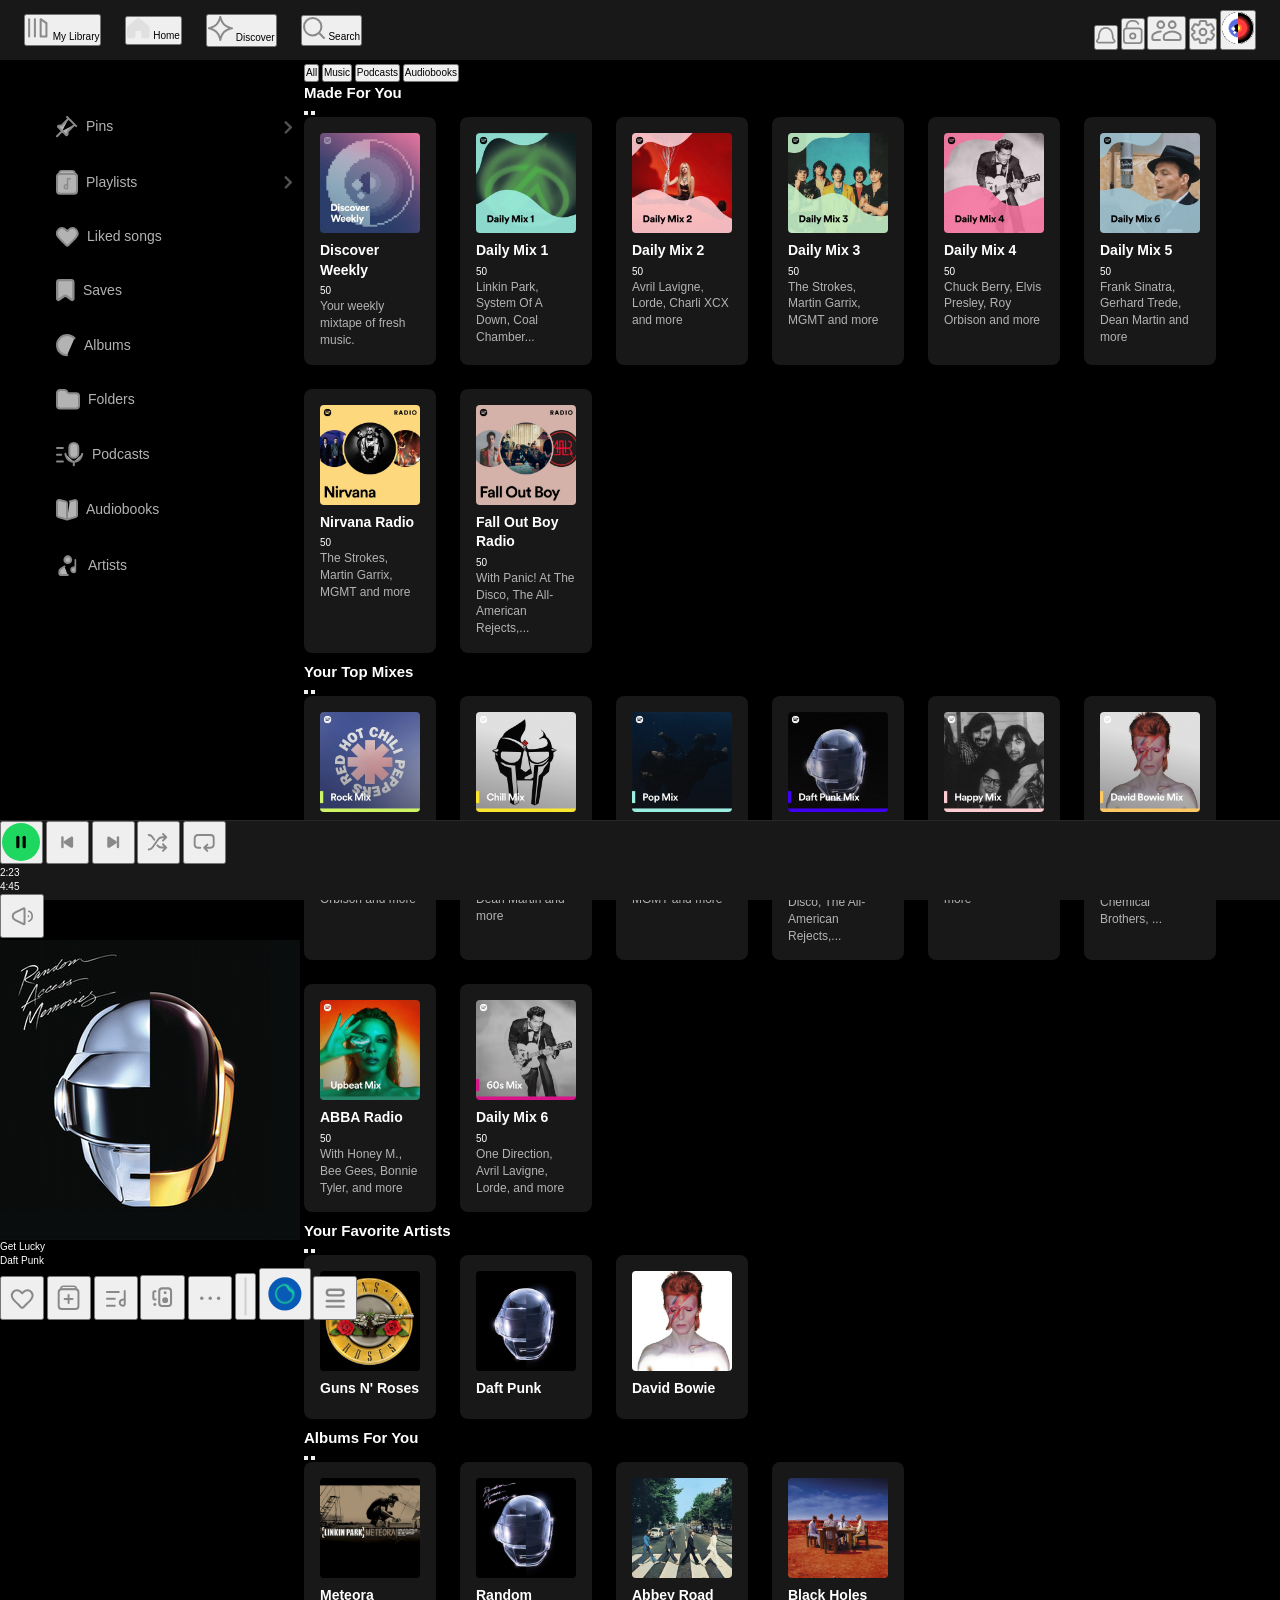
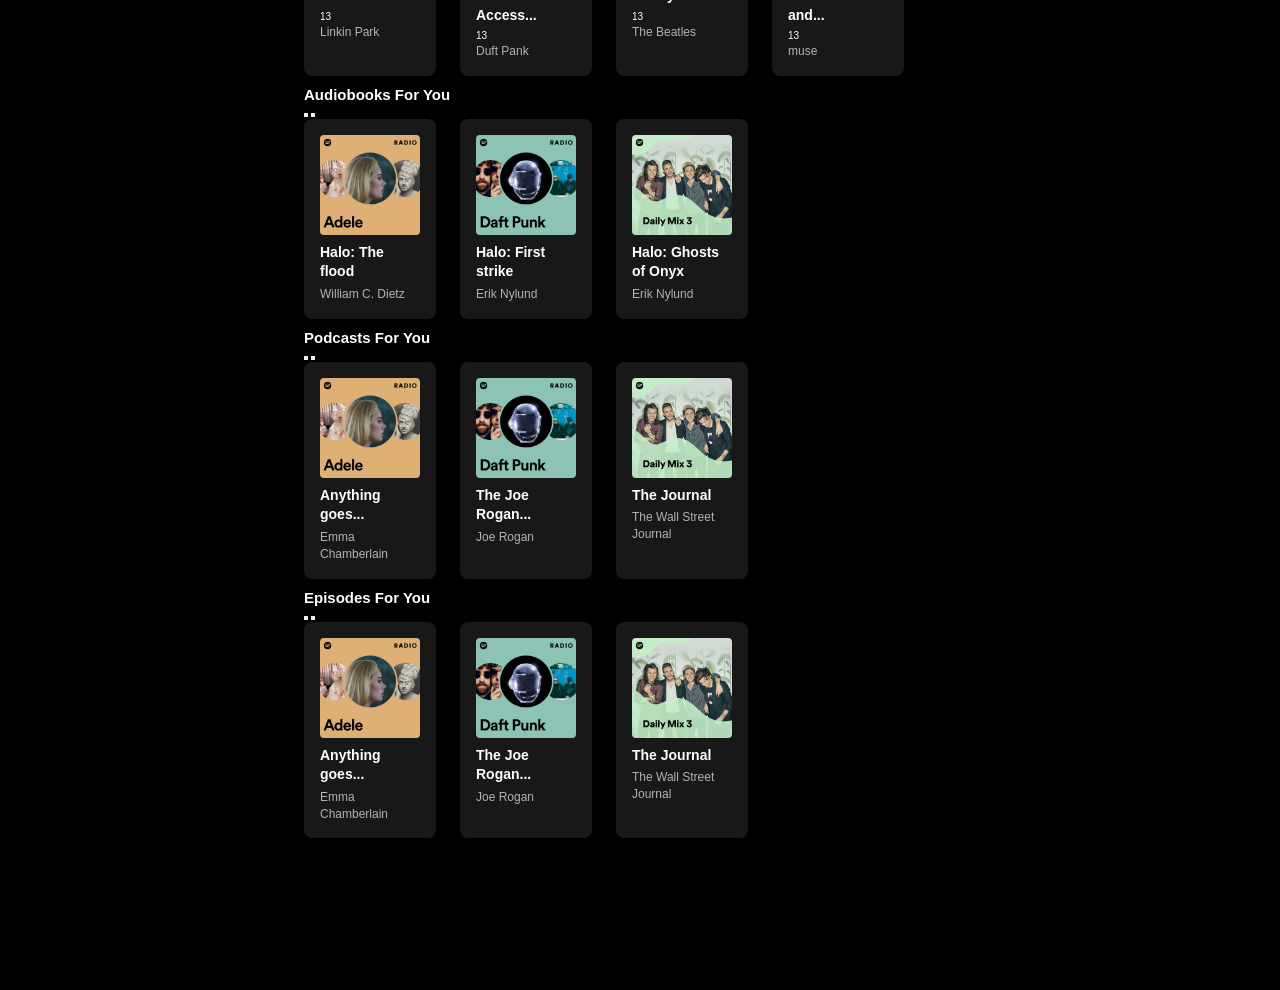
==== index.html @ 7c5d7bbb "feat: Connect HTML files with navigation links" ====
<!doctype html>
<html lang="en">

<head>
  <meta charset="UTF-8">
  <meta name="viewport" content="width=device-width, initial-scale=1.0">
  <title>Spotify Markup</title>
  <link rel="stylesheet" href="styles/main.css">
</head>

<body>

  <div class="app">
    <!-- header -->
    <header class="header">
      <nav class="header-nav">
        <ul class="header-list">

          <li class="header-item">
            <button class="header-button" onclick="window.location.href='MyLibrary.html'">
              <span class="header-icon">
                <svg width="24" height="24" viewBox="0 0 24 24" fill="none" xmlns="http://www.w3.org/2000/svg">
                  <path d="M3.14307 3.14307V20.4299" stroke="#898989" stroke-width="2.02054" stroke-linecap="round"
                    stroke-linejoin="round" />
                  <path d="M8.9054 3.14307V20.4299" stroke="#898989" stroke-width="2.02054" stroke-linecap="round"
                    stroke-linejoin="round" />
                  <path d="M14.6676 20.4299V3.14307L20.4299 7.13234V20.4299H14.6676Z" stroke="#898989"
                    stroke-width="2.02054" stroke-linecap="round" stroke-linejoin="round" />
                </svg>
                <span class=" header-text">My Library</span>
              </span>
            </button>
          </li>

          <li class="header-item">
            <button class="header-button" onclick="window.location.href='index.html'">
              <span class="header-icon">
                <svg width="23" height="21" viewBox="0 0 23 21" fill="none" xmlns="http://www.w3.org/2000/svg">
                  <path
                    d="M1.17865 9.98612V17.4946C1.17865 18.4245 1.93251 19.1784 2.86243 19.1784H6.23C6.79618 19.2071 7.27095 18.7557 7.27095 18.1888V13.2814C7.27095 12.3557 8.01818 11.6037 8.94384 11.5977L13.7314 11.5667C14.6655 11.5607 15.426 12.3163 15.426 13.2505V18.2717C15.426 18.7724 15.832 19.1784 16.3327 19.1784H19.7003C20.6302 19.1784 21.3841 18.4245 21.3841 17.4946V9.98612C21.3841 9.49083 21.166 9.02066 20.7879 8.70074L12.369 1.57704C11.7412 1.04583 10.8215 1.04583 10.1937 1.57704L1.77481 8.70074C1.39671 9.02066 1.17865 9.49083 1.17865 9.98612Z"
                    fill="#E0E0E0" stroke="#E0E0E0" stroke-width="2.3573" stroke-linecap="round"
                    stroke-linejoin="round" />
                </svg>
                <span class="header-text">Home</span>
              </span>
            </button>
          </li>

          <li class="header-item">
            <a class="header-link" href="Discover.html">
              <button class="header-button">
                <span class="header-icon">
                  <svg width="25" height="25" viewBox="0 0 25 25" fill="none" xmlns="http://www.w3.org/2000/svg">
                    <path
                      d="M12.8042 21.8062C14.0298 17.441 17.441 14.0298 21.8062 12.8042L23.6011 12.3003L21.8062 11.7964C17.441 10.5708 14.0298 7.1596 12.8042 2.79443L12.3003 0.999512L11.7964 2.79443C10.5708 7.1596 7.1596 10.5708 2.79443 11.7964L0.999512 12.3003L2.79443 12.8042C7.1596 14.0298 10.5708 17.441 11.7964 21.8062L12.3003 23.6011L12.8042 21.8062Z"
                      stroke="#898989" stroke-width="2" />
                  </svg>
                  <span class="header-text">Discover</span>
                </span>
              </button>
            </a>
          </li>

          <li class="header-item">
            <button class="header-button" onclick="window.location.href='search.html'">
              <span class="header-icon">
                <svg width="23" height="23" viewBox="0 0 23 23" fill="none" xmlns="http://www.w3.org/2000/svg">
                  <path
                    d="M15.9159 15.7929C17.4535 14.2244 18.4016 12.0759 18.4016 9.70591C18.4016 4.90343 14.5084 1.01025 9.70594 1.01025C4.90346 1.01025 1.01028 4.90343 1.01028 9.70591C1.01028 14.5084 4.90346 18.4016 9.70594 18.4016C12.1385 18.4016 14.3377 17.4027 15.9159 15.7929ZM15.9159 15.7929L21.0103 21.0103"
                    stroke="#898989" stroke-width="2.02054" stroke-linecap="round" />
                </svg>
                <span class="header-text">Search</span>
              </span>
            </button>
          </li>

        </ul>
      </nav>
      <div class="header-icons">
        <button class="icon-button">
          <svg width="20" height="17" viewBox="0 0 20 17" fill="none" xmlns="http://www.w3.org/2000/svg">
            <path
              d="M17.305 15.575H2.24935C1.0597 15.575 0.409813 14.1875 1.17141 13.2736L2.42592 11.7682C2.64129 11.5097 2.74882 11.1829 2.74555 10.8465C2.7249 8.7271 3.09697 0.841919 9.77719 0.841919C16.4574 0.841919 16.8295 8.7271 16.8088 10.8465C16.8056 11.1829 16.9131 11.5097 17.1285 11.7682L18.383 13.2736C19.1446 14.1875 18.4947 15.575 17.305 15.575Z"
              stroke="#898989" stroke-width="1.6838" stroke-linecap="round" stroke-linejoin="round" />
          </svg>
        </button>

        <button class="icon-button lock-btn">
          <svg width="20" height="24" viewBox="0 0 20 24" fill="none" xmlns="http://www.w3.org/2000/svg">
            <path
              d="M14.5457 4.26552C14.7544 4.70905 15.2832 4.89939 15.7267 4.69066C16.1702 4.48192 16.3606 3.95316 16.1518 3.50963L14.5457 4.26552ZM3.61666 7.98816C4.49277 7.84598 4.49283 7.84638 4.49289 7.84675C4.49291 7.84684 4.49296 7.84719 4.49299 7.84737C4.49305 7.84773 4.49309 7.84799 4.49312 7.84814C4.49316 7.84844 4.49314 7.84833 4.49306 7.84781C4.4929 7.84676 4.49249 7.84408 4.49187 7.83981C4.49063 7.83128 4.48854 7.81644 4.48589 7.79571C4.48057 7.75421 4.47303 7.68935 4.46549 7.60449C4.45037 7.43439 4.43548 7.18627 4.43819 6.88671C4.44366 6.28146 4.52078 5.49832 4.79016 4.73233C5.05715 3.97315 5.50453 3.25206 6.24453 2.71568C6.98229 2.18093 8.08614 1.77515 9.7633 1.77515V0C7.79098 0 6.30174 0.481792 5.20273 1.27839C4.10595 2.07338 3.47285 3.12744 3.11555 4.1434C2.76065 5.15256 2.66967 6.14457 2.66311 6.87067C2.6598 7.2368 2.67792 7.5434 2.69731 7.76162C2.70702 7.87092 2.71711 7.95861 2.72511 8.02113C2.72911 8.0524 2.7326 8.07743 2.73528 8.09577C2.73661 8.10494 2.73774 8.11244 2.73863 8.11822C2.73908 8.12111 2.73947 8.12357 2.73979 8.12559C2.73995 8.1266 2.74009 8.1275 2.74022 8.1283C2.74028 8.12869 2.74036 8.1292 2.74039 8.1294C2.74047 8.12989 2.74055 8.13034 3.61666 7.98816ZM9.7633 1.77515C11.2681 1.77515 12.31 2.10211 13.0382 2.55229C13.7643 3.00119 14.2364 3.60832 14.5457 4.26552L16.1518 3.50963C15.7204 2.59289 15.0353 1.70001 13.9716 1.0424C12.91 0.386066 11.5295 0 9.7633 0V1.77515Z"
              fill="#898989" />
            <path
              d="M15.9763 8.43188H3.55029C2.07971 8.43188 0.887573 9.62403 0.887573 11.0946V20.4141C0.887573 21.8847 2.07971 23.0768 3.55029 23.0768H15.9763C17.4469 23.0768 18.639 21.8847 18.639 20.4141V11.0946C18.639 9.62403 17.4469 8.43188 15.9763 8.43188Z"
              stroke="#898989" stroke-width="1.77515" />
            <circle cx="9.76331" cy="15.9763" r="2.66272" stroke="#898989" stroke-width="1.77515" />
          </svg>
        </button>

        <button class="icon-button">
          <svg width="35" height="26" viewBox="0 0 35 26" fill="none" xmlns="http://www.w3.org/2000/svg">
            <path
              d="M26.5729 6.73524C26.5729 8.5951 25.0652 10.1028 23.2054 10.1028C21.3455 10.1028 19.8378 8.5951 19.8378 6.73524C19.8378 4.87539 21.3455 3.36768 23.2054 3.36768C25.0652 3.36768 26.5729 4.87539 26.5729 6.73524Z"
              stroke="#898989" stroke-width="2.02054" />
            <path
              d="M16.286 15.8383L17.0358 15.3384C18.8628 14.1204 21.0095 13.4705 23.2053 13.4705C25.4012 13.4705 27.5478 14.1204 29.3749 15.3384L30.1247 15.8383C31.0615 16.4629 31.6242 17.5143 31.6242 18.6403V20.3178C31.6242 21.1858 30.9206 21.8894 30.0527 21.8894H23.2053H16.3579C15.49 21.8894 14.7864 21.1858 14.7864 20.3178V18.6403C14.7864 17.5143 15.3491 16.4629 16.286 15.8383Z"
              stroke="#898989" stroke-width="2.02054" stroke-linecap="round" stroke-linejoin="round" />
            <path
              d="M15.1541 6.73524C15.1541 8.5951 13.6464 10.1028 11.7865 10.1028C9.92666 10.1028 8.41895 8.5951 8.41895 6.73524C8.41895 4.87539 9.92666 3.36768 11.7865 3.36768C13.6464 3.36768 15.1541 4.87539 15.1541 6.73524Z"
              stroke="#898989" stroke-width="2.02054" />
            <path
              d="M11.7865 13.4705C9.59068 13.4705 7.44399 14.1204 5.61695 15.3384L4.86716 15.8383C3.93031 16.4629 3.36758 17.5143 3.36758 18.6403V20.3178C3.36758 21.1858 4.07118 21.8894 4.93912 21.8894H11"
              stroke="#898989" stroke-width="2.02054" stroke-linecap="round" stroke-linejoin="round" />
          </svg>
        </button>

        <button class="icon-button">
          <svg width="24" height="24" viewBox="0 0 24 24" fill="none" xmlns="http://www.w3.org/2000/svg">
            <path
              d="M14.1164 1H9.88363C9.60145 1 9.35689 1.09167 9.14995 1.275C8.94302 1.45833 8.82074 1.6875 8.78312 1.9625L8.4445 4.52C8.19994 4.61167 7.96968 4.72167 7.75371 4.85C7.537 4.97833 7.32517 5.11583 7.11824 5.2625L4.66325 4.2725C4.39988 4.18083 4.13651 4.17167 3.87313 4.245C3.60976 4.31833 3.40283 4.47417 3.25233 4.7125L1.16418 8.26C1.01368 8.49833 0.966651 8.755 1.02309 9.03C1.07952 9.305 1.22062 9.525 1.44636 9.69L3.56273 11.2575C3.54392 11.3858 3.53451 11.5098 3.53451 11.6293V12.3718C3.53451 12.4906 3.54392 12.6142 3.56273 12.7425L1.44636 14.31C1.22062 14.475 1.07952 14.695 1.02309 14.97C0.966651 15.245 1.01368 15.5017 1.16418 15.74L3.25233 19.2875C3.38402 19.5442 3.58606 19.7048 3.85846 19.7693C4.13161 19.8331 4.39988 19.8192 4.66325 19.7275L7.11824 18.7375C7.32517 18.8842 7.54151 19.0217 7.76726 19.15C7.993 19.2783 8.21875 19.3883 8.4445 19.48L8.78312 22.0375C8.82074 22.3125 8.94302 22.5417 9.14995 22.725C9.35689 22.9083 9.60145 23 9.88363 23H14.1164C14.3986 23 14.6431 22.9083 14.85 22.725C15.057 22.5417 15.1793 22.3125 15.2169 22.0375L15.5555 19.48C15.8001 19.3883 16.0307 19.2783 16.2474 19.15C16.4634 19.0217 16.6748 18.8842 16.8818 18.7375L19.3368 19.7275C19.6001 19.8192 19.8635 19.8283 20.1269 19.755C20.3902 19.6817 20.5972 19.5258 20.7477 19.2875L22.8358 15.74C22.9863 15.5017 23.0334 15.245 22.9769 14.97C22.9205 14.695 22.7794 14.475 22.5536 14.31L20.4373 12.7425C20.4561 12.6142 20.4655 12.4906 20.4655 12.3718V11.6293C20.4655 11.5098 20.4467 11.3858 20.4091 11.2575L22.5254 9.69C22.7512 9.525 22.8923 9.305 22.9487 9.03C23.0051 8.755 22.9581 8.49833 22.8076 8.26L20.7195 4.74C20.569 4.50167 20.3575 4.34107 20.0851 4.2582C19.812 4.17607 19.5437 4.18083 19.2803 4.2725L16.8818 5.2625C16.6748 5.11583 16.4585 4.97833 16.2327 4.85C16.007 4.72167 15.7813 4.61167 15.5555 4.52L15.2169 1.9625C15.1793 1.6875 15.057 1.45833 14.85 1.275C14.6431 1.09167 14.3986 1 14.1164 1Z"
              stroke="#898989" stroke-width="2" />
            <circle cx="3.34783" cy="3.34783" r="3.34783" transform="matrix(1 0 0 -1 8.65216 15.3478)" stroke="#898989"
              stroke-width="2" />
          </svg>
        </button>

        <button class="icon-button">
          <svg width="32" height="32" viewBox="0 0 32 32" fill="none" xmlns="http://www.w3.org/2000/svg"
            xmlns:xlink="http://www.w3.org/1999/xlink">
            <rect width="32" height="32" rx="16" fill="url(#pattern0_7919_2040)" />
            <defs>
              <pattern id="pattern0_7919_2040" patternContentUnits="objectBoundingBox" width="1" height="1">
                <use xlink:href="#image0_7919_2040" transform="scale(0.00208333)" />
              </pattern>
              <image id="image0_7919_2040" width="480" height="480" preserveAspectRatio="none"
                xlink:href="[data-uri]" />
            </defs>
          </svg>
        </button>
      </div>
    </header>
    <div class="layout">
      <!-- Sidebar -->
      <aside class="sidebar">
        <nav class="sidebar-nav">
          <ul class="sidebar-list">

            <li class="sidebar-item">
              <button class="sidebar-link">
                <span class="sidebar-icon">
                  <svg width="22" height="22" viewBox="0 0 22 22" fill="none" xmlns="http://www.w3.org/2000/svg">
                    <path
                      d="M12.6064 2.5178L11.0885 0.999964M12.6064 2.5178L5.90599 9.21819C5.78288 9.3413 5.62208 9.41961 5.44925 9.44062L2.69595 9.77532C2.05135 9.85367 1.78005 10.6401 2.23921 11.0992L6.16776 15.0278M12.6064 2.5178L18.6777 8.58914M20.1956 10.107L18.6777 8.58914M18.6777 8.58914L11.9773 15.2895C11.8542 15.4126 11.7759 15.5734 11.7549 15.7463L11.4202 18.4996C11.3418 19.1442 10.5555 19.4155 10.0963 18.9563L6.16776 15.0278M6.16776 15.0278L0.999964 20.1956"
                      stroke="#898989" stroke-width="2" stroke-linecap="round" stroke-linejoin="round" />
                  </svg>
                </span>
                <span class="sidebar-text">Pins</span>
                <span class="sidebar-right-icon">
                  <svg width="17" height="17" viewBox="0 0 17 17" fill="none" xmlns="http://www.w3.org/2000/svg">
                    <path d="M6.73515 13.4703L11.7865 8.41898L6.73515 3.36763" stroke="#898989" stroke-width="2.3573"
                      stroke-linecap="round" stroke-linejoin="round" />
                  </svg>
                </span>
              </button>
            </li>

            <li class="sidebar-item">
              <button class="sidebar-link playlist-toggle">
                <span class="sidebar-icon">
                  <svg width="22" height="25" viewBox="0 0 22 25" fill="none" xmlns="http://www.w3.org/2000/svg">
                    <rect width="20" height="20" rx="3" transform="matrix(1 0 0 -1 1 23.75)" stroke="#898989"
                      stroke-width="2" stroke-linejoin="round" />
                    <path d="M3 3.75H19C19 2.09315 17.6569 0.75 16 0.75H6C4.34315 0.75 3 2.09315 3 3.75Z"
                      stroke="#898989" stroke-width="1.5" stroke-linejoin="round" />
                    <path
                      d="M11.5126 14.7059V9.375C11.5126 9.02982 11.7924 8.75 12.1376 8.75H14.254M11.5126 14.7059V17.7229C11.5126 18.2777 11.1187 18.7612 10.564 18.7489C9.60204 18.7275 8.25403 18.3937 8.25403 16.6912C8.25403 14.0441 11.5126 14.7059 11.5126 14.7059Z"
                      stroke="#898989" stroke-width="1.5" stroke-linecap="round" stroke-linejoin="round" />
                  </svg>
                </span>
                <span class="sidebar-text">Playlists</span>
                <span class="sidebar-right-icon">
                  <svg width="17" height="17" viewBox="0 0 17 17" fill="none" xmlns="http://www.w3.org/2000/svg">
                    <path d="M6.73515 13.4703L11.7865 8.41898L6.73515 3.36763" stroke="#898989" stroke-width="2.3573"
                      stroke-linecap="round" stroke-linejoin="round" />
                  </svg>
                </span>
              </button>
              <ul class="sidebar-submenu">

                <li class="submenu-item">
                  <img src="./assets/icons/sidebar 2.svg">
                  <span>Chill stuff</span>
                </li>

                <li class="submenu-item">
                  <img src="./assets/icons/sidebar 2.svg">
                  <span>Rock n Roll</span>
                </li>

                <li class="submenu-item">
                  <img src="./assets/icons/sidebar 2.svg">
                  <span>The Jux Box</span>
                </li>

                <li class="submenu-item">
                  <img src="./assets/icons/sidebar 2.svg">
                  <span>Selected Linkin Park</span>
                </li>

                <li class="submenu-item">
                  <img src="./assets/icons/sidebar 2.svg">
                  <span>Vibe</span>
                </li>

              </ul>

            <li class="sidebar-item">
              <button class="sidebar-link">
                <span class="sidebar-icon">
                  <svg width="23" height="20" viewBox="0 0 23 20" fill="none" xmlns="http://www.w3.org/2000/svg">
                    <path
                      d="M13.1336 2.36517L11.2698 4.17112L9.40593 2.36518C7.45157 0.471504 4.31642 0.57606 2.49256 2.59574C0.7228 4.55551 0.47915 7.49092 2.08172 9.58963C2.27865 9.84753 2.47228 10.0945 2.65656 10.3206C3.823 11.7515 6.36801 14.2505 7.64315 15.5916C8.58524 16.5824 9.43207 17.4087 10.07 18.0106C10.7438 18.6462 11.7837 18.6323 12.4587 17.9981C13.6351 16.8927 15.439 15.171 16.7097 13.8346C17.9848 12.4935 18.7165 11.7515 19.883 10.3206C20.0672 10.0945 20.2609 9.84753 20.4578 9.58963C22.0604 7.49092 21.8167 4.55551 20.047 2.59574C18.2231 0.57606 15.088 0.471502 13.1336 2.36517Z"
                      stroke="#898989" stroke-width="2.02054" stroke-linecap="round" stroke-linejoin="round" />
                  </svg>
                </span>
                <span class="sidebar-text">Liked songs</span>
              </button>
            </li>

            <li class="sidebar-item">
              <button class="sidebar-link">
                <span class="sidebar-icon">
                  <svg width="19" height="23" viewBox="0 0 19 23" fill="none" xmlns="http://www.w3.org/2000/svg">
                    <path
                      d="M1.15979 3.47961V19.7834C1.15979 20.7268 2.22612 21.2756 2.99379 20.7272L7.93045 17.201C8.737 16.6249 9.82049 16.6249 10.627 17.201L15.5637 20.7272C16.3314 21.2756 17.3977 20.7268 17.3977 19.7834V3.47961C17.3977 2.19848 16.3591 1.15991 15.078 1.15991H3.47949C2.19836 1.15991 1.15979 2.19848 1.15979 3.47961Z"
                      stroke="#898989" stroke-width="2.3197" />
                  </svg>
                </span>
                <span class="sidebar-text">Saves</span>
              </button>
            </li>

            <li class="sidebar-item">
              <button class="sidebar-link">
                <span class="sidebar-icon">
                  <svg width="20" height="23" viewBox="0 0 20 23" fill="none" xmlns="http://www.w3.org/2000/svg">
                    <circle cx="11.1131" cy="11.1131" r="2.75528" stroke="#898989" stroke-width="2.02054" />
                    <path
                      d="M11.113 21.2157C5.53339 21.2157 1.01025 16.6925 1.01025 11.113C1.01025 5.53339 5.53339 1.01025 11.113 1.01025C14.0256 1.01025 16.6503 2.24282 18.4941 4.21481"
                      stroke="#898989" stroke-width="2.02054" stroke-linecap="round" />
                  </svg>
                </span>
                <span class="sidebar-text">Albums</span>
              </button>
            </li>

            <li class="sidebar-item">
              <button class="sidebar-link">
                <span class="sidebar-icon">
                  <svg width="24" height="21" viewBox="0 0 24 21" fill="none" xmlns="http://www.w3.org/2000/svg">
                    <path
                      d="M23 16.5C23 18.1569 21.6569 19.5 20 19.5H4C2.34315 19.5 1 18.1569 1 16.5V4.3V4C1 2.34314 2.34315 1 4 1H8.35962C9.38179 1 10.3336 1.52046 10.8853 2.381L11.2301 2.919C11.7818 3.77954 12.7336 4.3 13.7558 4.3H20C21.6569 4.3 23 5.64315 23 7.3V16.5Z"
                      stroke="#898989" stroke-width="2" stroke-linejoin="round" />
                  </svg>
                </span>
                <span class="sidebar-text">Folders</span>
              </button>
            </li>

            <li class="sidebar-item">
              <button class="sidebar-link">
                <span class="sidebar-icon">
                  <svg width="28" height="25" viewBox="0 0 28 25" fill="none" xmlns="http://www.w3.org/2000/svg">
                    <path
                      d="M13.3611 5.45512V11.3846C13.3611 13.8406 15.3521 15.8316 17.8082 15.8316C20.2642 15.8316 22.2552 13.8406 22.2552 11.3846V10.3963V5.45513C22.2552 2.99908 20.2642 1.00806 17.8082 1.00806C15.3521 1.00806 13.3611 2.99907 13.3611 5.45512Z"
                      stroke="#898989" stroke-width="2.016" stroke-linecap="round" />
                    <path
                      d="M9.40808 11.8784C9.40808 11.8784 10.3963 19.7843 17.8081 19.7843M17.8081 19.7843C25.2199 19.7843 26.2081 11.8784 26.2081 11.8784M17.8081 19.7843V23.2432"
                      stroke="#898989" stroke-width="2.016" stroke-linecap="round" />
                    <path d="M1.00806 6.0481H6.88807" stroke="#898989" stroke-width="2.016" stroke-linecap="round" />
                    <path d="M1.00806 12.7681H5.20807" stroke="#898989" stroke-width="2.016" stroke-linecap="round" />
                    <path d="M1.00806 19.488H6.88807" stroke="#898989" stroke-width="2.016" stroke-linecap="round" />
                  </svg>
                </span>
                <span class="sidebar-text">Podcasts</span>
              </button>
            </li>

            <li class="sidebar-item">
              <button class="sidebar-link">
                <span class="sidebar-icon">
                  <svg width="22" height="22" viewBox="0 0 22 22" fill="none" xmlns="http://www.w3.org/2000/svg">
                    <path
                      d="M11 20.4829L2.4624 18.1003C1.59791 17.8591 1 17.0715 1 16.1739V3.0014C1 1.71383 2.19893 0.761731 3.45303 1.05338L9.45303 2.44873C10.3589 2.6594 11 3.4667 11 4.39674V20.4829ZM11 20.4829L19.5376 18.1003C20.4021 17.8591 21 17.0715 21 16.1739V3.0654C21 1.75774 19.7657 0.801847 18.4996 1.129L13.8 2.34338"
                      stroke="#898989" stroke-width="2" stroke-linecap="round" stroke-linejoin="round" />
                  </svg>
                </span>
                <span class="sidebar-text">Audiobooks</span>
              </button>
            </li>

            <li class="sidebar-item">
              <button class="sidebar-link">
                <span class="sidebar-icon">
                  <svg width="24" height="26" viewBox="0 0 24 26" fill="none" xmlns="http://www.w3.org/2000/svg">
                    <path
                      d="M15.1541 6.73524C15.1541 8.5951 13.6464 10.1028 11.7865 10.1028C9.92666 10.1028 8.41895 8.5951 8.41895 6.73524C8.41895 4.87539 9.92666 3.36768 11.7865 3.36768C13.6464 3.36768 15.1541 4.87539 15.1541 6.73524Z"
                      stroke="#898989" stroke-width="2.02054" />
                    <path
                      d="M8.41891 13.4705L4.86713 15.8383C3.93028 16.4629 3.36755 17.5143 3.36755 18.6403V20.3178C3.36755 21.1858 4.07115 21.8894 4.93909 21.8894H11.7865"
                      stroke="#898989" stroke-width="2.02054" stroke-linecap="round" stroke-linejoin="round" />
                    <path
                      d="M19.3635 6.73535V14.3124M19.3635 14.3124V18.0754C19.3635 18.8245 18.83 19.4779 18.0813 19.4543C16.843 19.4153 15.1541 18.9712 15.1541 16.8381C15.1541 13.4705 19.3635 14.3124 19.3635 14.3124Z"
                      stroke="#898989" stroke-width="1.68378" stroke-linecap="round" stroke-linejoin="round" />
                  </svg>
                </span>
                <span class="sidebar-text">Artists</span>
              </button>
            </li>

          </ul>
        </nav>
      </aside>

      <!-- main -->
      <div class="main">
        <!-- scrollable -->
        <main class="content">
          <!-- filters -->
          <div class="filters">
            <button class="chip chip-active">All</button>
            <button class="chip">Music</button>
            <button class="chip">Podcasts</button>
            <button class="chip">Audiobooks</button>
          </div>

          <!-- section -->
          <section class="section">

            <div class="section-header">
              <h2 class="section-title">Made For You</h2>
              <div class="slider-arrows">
                <button class="arrow arrow-left"></button>
                <button class="arrow arrow-right"></button>
              </div>
            </div>
            <div class="cards-scroll">
              <div class="card-list">

                <div class="card">
                  <img src="./assets/images/1.png" alt="playlist cover" class="card-image">
                  <div class="card-meta">
                    <h3 class="card-title">Discover Weekly</h3>
                    <span class="card-badge">50</span>
                  </div>
                  <p class="card-subtitle">Your weekly mixtape of fresh music.</p>
                </div>

                <div class="card">
                  <img src="./assets/images/2.png" alt="playlist cover" class="card-image">
                  <div class="card-meta">
                    <h3 class="card-title">Daily Mix 1</h3>
                    <span class="card-badge">50</span>
                  </div>
                  <p class="card-subtitle">Linkin Park, System Of A Down, Coal Chamber...</p>
                </div>

                <div class="card">
                  <img src="./assets/images/3.png" alt="playlist cover" class="card-image">
                  <div class="card-meta">
                    <h3 class="card-title">Daily Mix 2</h3>
                    <span class="card-badge">50</span>
                  </div>
                  <p class="card-subtitle">Avril Lavigne, Lorde, Charli XCX and more</p>
                </div>

                <div class="card">
                  <img src="./assets/images/4.png" alt="playlist cover" class="card-image">
                  <div class="card-meta">
                    <h3 class="card-title">Daily Mix 3</h3>
                    <span class="card-badge">50</span>
                  </div>
                  <p class="card-subtitle">The Strokes, Martin Garrix, MGMT and more</p>
                </div>

                <div class="card">
                  <img src="./assets/images/5.png" alt="playlist cover" class="card-image">
                  <div class="card-meta">
                    <h3 class="card-title">Daily Mix 4</h3>
                    <span class="card-badge">50</span>
                  </div>
                  <p class="card-subtitle">Chuck Berry, Elvis Presley, Roy Orbison and more</p>
                </div>

                <div class="card">
                  <img src="./assets/images/6.png" alt="playlist cover" class="card-image">
                  <div class="card-meta">
                    <h3 class="card-title">Daily Mix 5</h3>
                    <span class="card-badge">50</span>
                  </div>
                  <p class="card-subtitle">Frank Sinatra, Gerhard Trede, Dean Martin and more</p>
                </div>

                <div class="card">
                  <img src="./assets/images/7.png" alt="playlist cover" class="card-image">
                  <div class="card-meta">
                    <h3 class="card-title">Nirvana Radio</h3>
                    <span class="card-badge">50</span>
                  </div>
                  <p class="card-subtitle">The Strokes, Martin Garrix, MGMT and more</p>
                </div>

                <div class="card">
                  <img src="./assets/images/8.png" alt="playlist cover" class="card-image">
                  <div class="card-meta">
                    <h3 class="card-title">Fall Out Boy Radio</h3>
                    <span class="card-badge">50</span>
                  </div>
                  <p class="card-subtitle">With Panic! At The Disco, The All-American Rejects,...</p>
                </div>
              </div>
            </div>
          </section>
          <section class="section">
            <div class="section-header">
              <h2 class="section-title">Your Top Mixes</h2>
              <div class="slider-arrows">
                <button class="arrow arrow-left"></button>
                <button class="arrow arrow-right"></button>
              </div>
            </div>
            <div class="cards-scroll">
              <div class="card-list">
                <div class="card">
                  <img src="./assets/images/9.png" alt="playlist cover" class="card-image">
                  <div class="card-meta">
                    <h3 class="card-title">Daily Mix 4</h3>
                    <span class="card-badge">50</span>
                  </div>
                  <p class="card-subtitle">Chuck Berry, Elvis Presley, Roy Orbison and more</p>
                </div>

                <div class="card">
                  <img src="./assets/images/10.png" alt="playlist cover" class="card-image">
                  <div class="card-meta">
                    <h3 class="card-title">Daily Mix 5</h3>
                    <span class="card-badge">50</span>
                  </div>
                  <p class="card-subtitle">Frank Sinatra, Gerhard Trede, Dean Martin and more</p>
                </div>

                <div class="card">
                  <img src="./assets/images/11.png" alt="playlist cover" class="card-image">
                  <div class="card-meta">
                    <h3 class="card-title">Nirvana Radio</h3>
                    <span class="card-badge">50</span>
                  </div>
                  <p class="card-subtitle">The Strokes, Martin Garrix, MGMT and more</p>
                </div>

                <div class="card">
                  <img src="./assets/images/12.png" alt="playlist cover" class="card-image">
                  <div class="card-meta">
                    <h3 class="card-title">Fall Out Boy Radio</h3>
                    <span class="card-badge">50</span>
                  </div>
                  <p class="card-subtitle">With Panic! At The Disco, The All-American Rejects,...</p>
                </div>

                <div class="card">
                  <img src="./assets/images/13.png" alt="playlist cover" class="card-image">
                  <div class="card-meta">
                    <h3 class="card-title">Adele Radio</h3>
                    <span class="card-badge">50</span>
                  </div>
                  <p class="card-subtitle">With Sia, Sam Smith, P!nk and more</p>
                </div>

                <div class="card">
                  <img src="./assets/images/14.png" alt="playlist cover" class="card-image">
                  <div class="card-meta">
                    <h3 class="card-title">Daft Punk Radio</h3>
                    <span class="card-badge">50</span>
                  </div>
                  <p class="card-subtitle">With Justice, The Chemical Brothers, ...</p>
                </div>

                <div class="card">
                  <img src="./assets/images/15.png" alt="playlist cover" class="card-image">
                  <div class="card-meta">
                    <h3 class="card-title">ABBA Radio</h3>
                    <span class="card-badge">50</span>
                  </div>
                  <p class="card-subtitle">With Honey M., Bee Gees, Bonnie Tyler, and more</p>
                </div>

                <div class="card">
                  <img src="./assets/images/16.png" alt="playlist cover" class="card-image">
                  <div class="card-meta">
                    <h3 class="card-title">Daily Mix 6</h3>
                    <span class="card-badge">50</span>
                  </div>
                  <p class="card-subtitle">One Direction, Avril Lavigne, Lorde, and more</p>
                </div>
              </div>
            </div>
          </section>

          <section class="section">
            <div class="section-header">
              <h2 class="section-title">Your Favorite Artists</h2>
              <div class="slider-arrows">
                <button class="arrow arrow-left"></button>
                <button class="arrow arrow-right"></button>
              </div>
            </div>
            <div class="cards-scroll">
              <div class="card-list">
                <div class="card">
                  <img src="./assets/images/17.png" alt="playlist cover" class="card-image">
                  <h3 class="card-title">Guns N' Roses</h3>
                </div>
                <div class="card">
                  <img src="./assets/images/18.png" alt="playlist cover" class="card-image">
                  <h3 class="card-title">Daft Punk</h3>
                </div>
                <div class="card">
                  <img src="./assets/images/19.png" alt="playlist cover" class="card-image">
                  <h3 class="card-title">David Bowie</h3>
                </div>
              </div>
            </div>
          </section>

          <section class="section">
            <div class="section-header">
              <h2 class="section-title">Albums For You</h2>
              <div class="slider-arrows">
                <button class="arrow arrow-left"></button>
                <button class="arrow arrow-right"></button>
              </div>
            </div>
            <div class="cards-scroll">
              <div class="card-list">
                <div class="card">
                  <img src="./assets/images/20.png" alt="playlist cover" class="card-image">
                  <div class="card-meta">
                    <h3 class="card-title">Meteora</h3>
                    <span class="card-badge">13</span>
                  </div>
                  <p class="card-subtitle">Linkin Park</p>
                </div>

                <div class="card">
                  <img src="./assets/images/21.png" alt="playlist cover" class="card-image">
                  <div class="card-meta">
                    <h3 class="card-title">Random Access...</h3>
                    <span class="card-badge">13</span>
                  </div>
                  <p class="card-subtitle">Duft Pank</p>
                </div>

                <div class="card">
                  <img src="./assets/images/22.png" alt="playlist cover" class="card-image">
                  <div class="card-meta">
                    <h3 class="card-title">Abbey Road</h3>
                    <span class="card-badge">13</span>
                  </div>
                  <p class="card-subtitle">The Beatles</p>
                </div>

                <div class="card">
                  <img src="./assets/images/23.png" alt="playlist cover" class="card-image">
                  <div class="card-meta">
                    <h3 class="card-title">Black Holes and...</h3>
                    <span class="card-badge">13</span>
                  </div>
                  <p class="card-subtitle">muse</p>
                </div>
              </div>
            </div>
          </section>

          <section class="section">
            <div class="section-header">
              <h2 class="section-title">Audiobooks For You</h2>
              <div class="slider-arrows">
                <button class="arrow arrow-left"></button>
                <button class="arrow arrow-right"></button>
              </div>
            </div>
            <div class="cards-scroll">
              <div class="card-list">
                <div class="card">
                  <img src="./assets/images/24.png" alt="playlist cover" class="card-image">
                  <h3 class="card-title">Halo: The flood</h3>
                  <p class="card-subtitle">William C. Dietz</p>
                </div>
                <div class="card">
                  <img src="./assets/images/25.png" alt="playlist cover" class="card-image">
                  <h3 class="card-title">Halo: First strike</h3>
                  <p class="card-subtitle">Erik Nylund</p>
                </div>
                <div class="card">
                  <img src="./assets/images/26.png" alt="playlist cover" class="card-image">
                  <h3 class="card-title">Halo: Ghosts of Onyx</h3>
                  <p class="card-subtitle">Erik Nylund</p>
                </div>
              </div>
            </div>
          </section>

          <section class="section">
            <div class="section-header">
              <h2 class="section-title">Podcasts For You</h2>
              <div class="slider-arrows">
                <button class="arrow arrow-left"></button>
                <button class="arrow arrow-right"></button>
              </div>
            </div>
            <div class="cards-scroll">
              <div class="card-list">
                <div class="card">
                  <img src="./assets/images/24.png" alt="playlist cover" class="card-image">
                  <h3 class="card-title">Anything goes...</h3>
                  <p class="card-subtitle">Emma Chamberlain</p>
                </div>
                <div class="card">
                  <img src="./assets/images/25.png" alt="playlist cover" class="card-image">
                  <h3 class="card-title">The Joe Rogan...</h3>
                  <p class="card-subtitle">Joe Rogan</p>
                </div>
                <div class="card">
                  <img src="./assets/images/26.png" alt="playlist cover" class="card-image">
                  <h3 class="card-title">The Journal</h3>
                  <p class="card-subtitle">The Wall Street Journal</p>
                </div>
              </div>
            </div>
          </section>

          <section class="section">
            <div class="section-header">
              <h2 class="section-title">Episodes For You</h2>
              <div class="slider-arrows">
                <button class="arrow arrow-left"></button>
                <button class="arrow arrow-right"></button>
              </div>
            </div>
            <div class="cards-scroll">
              <div class="card-list">
                <div class="card">
                  <img src="./assets/images/24.png" alt="playlist cover" class="card-image">
                  <h3 class="card-title">Anything goes...</h3>
                  <p class="card-subtitle">Emma Chamberlain</p>
                </div>
                <div class="card">
                  <img src="./assets/images/25.png" alt="playlist cover" class="card-image">
                  <h3 class="card-title">The Joe Rogan...</h3>
                  <p class="card-subtitle">Joe Rogan</p>
                </div>
                <div class="card">
                  <img src="./assets/images/26.png" alt="playlist cover" class="card-image">
                  <h3 class="card-title">The Journal</h3>
                  <p class="card-subtitle">The Wall Street Journal</p>
                </div>
              </div>
            </div>
          </section>
        </main>
      </div>
    </div>
  </div>
  <!-- player -->
  <footer class="player">
    <!-- left -->
    <div class="player-left">

      <div class="player-controls">
        <button class="play-btn">
          <img src="./assets/icons/icons big.svg" alt="Play icon">
        </button>

        <button class="control-btn">
          <img src="./assets/icons/icons big 1.svg" alt="Play icon">
        </button>

        <button class="control-btn">
          <img src="./assets/icons/icons big 2.svg" alt="Play icon">
        </button>

        <button class="control-btn">
          <img src="./assets/icons/icons big 3.svg" alt="Play icon">
        </button>

        <button class="control-btn">
          <img src="./assets/icons/icons big 4.svg" alt="Play icon">
        </button>

        <div class="progress-wrapper">
          <span class="time">2:23</span>
          <div class="progress-bar">
            <div class="progress"></div>
          </div>
          <span class="time">4:45</span>
        </div>
        <button class="control-btn">
          <img src="./assets/icons/icons big 5.svg" alt="Play icon">
        </button>
      </div>
    </div>
    <!-- center-->
    <div class="player-center">
      <img src="./assets/images/player.png" alt="cover" class="player-cover">
      <div class="player-info">
        <div class="song-title">Get Lucky</div>
        <div class="song-artist">Daft Punk</div>
      </div>

    </div>


    <!-- RIGHT -->

    <div class="player-right">
      <button class="control-btn">
        <img src="./assets/icons/icons big 6.svg" alt="Play icon">
      </button>

      <button class="control-btn">
        <img src="./assets/icons/pc-playlist 2.svg" alt="Play icon">
      </button>
      <button class="control-btn">
        <img src="./assets/icons/pc-lyrics 3.svg" alt="Play icon">
      </button>
      <button class="control-btn">
        <img src="./assets/icons/icons big 7.svg" alt="Play icon">
      </button>
      <button class="control-btn">
        <img src="./assets/icons/pc-playing-5.svg" alt="Play icon">
      </button>
      <button class="control-btn">
        <img src="./assets/icons/Frame 6.svg" alt="Play icon">
      </button>
      <button class="control-btn">
        <img src="./assets/icons/DJ 7.svg" alt="Play icon">
      </button>
      <button class="control-btn">
        <img src="./assets/icons/pc-queue 8.svg" alt="Play icon">
      </button>

    </div>

  </footer>

</body>

</html>

<script src="./js/app.js"></script>
---- styles/main.css ----
*,
*::before,
*::after {
  box-sizing: border-box;
  margin: 0;
  padding: 0;
}

html {
  font-size: 62.5%;
}

body {
  font-family: Arial, sans-serif;
  background-color: #121212;
  color: #ffffff;
}

a {
  text-decoration: none;
  color: inherit;
}

ul {
  list-style: none;
}

img {
  max-width: 100%;
  display: block;
}

button,
input,
textarea {
  font: inherit;
}

html {
  font-size: 62.5%;
}

body {
  font-family: "Arial", sans-serif;
  background-color: #121212;
  color: #ffffff;
  line-height: 1.4;
}

.app {
  min-height: 100vh;
  display: flex;
  flex-direction: column;
}

.layout {
  display: flex;
  flex: 1;
}

.header {
  position: fixed;
  top: 0;
  left: 0;
  width: 100%;
  height: 6rem;
  background-color: #000000;
}

.sidebar {
  display: flex;
  flex-direction: column;
  flex: 0 0 24rem;
  width: 24rem;
  background-color: #000000;
}

.main {
  flex: 1;
  display: flex;
  flex-direction: column;
  padding-bottom: 8rem;
}

.content {
  flex: 1;
  overflow-y: auto;
  padding: 2.4rem;
}

.player {
  position: fixed;
  bottom: 0;
  left: 0;
  width: 100%;
  height: 8rem;
  background-color: #181818;
  border-top: 0.1rem solid #282828;
}

@media (min-width: 1200px) {
  .layout {
    display: flex;
  }
}
.header {
  display: flex;
  justify-content: space-between;
  align-items: center;
  padding: 1.6rem 2.4rem;
  background-color: #181818;
}

.header-list {
  display: flex;
  align-items: center;
  gap: 2.4rem;
}

.header-left {
  width: 24rem;
}

.header-center {
  margin-right: 2.4rem;
}

.header-right {
  display: flex;
  gap: 1.6rem;
}

.header-nav {
  display: flex;
  gap: 2.4rem;
}

.nav-link {
  color: #b3b3b3;
  font-size: 1.4rem;
  text-decoration: none;
  transition: color 0.2s ease;
}

.nav-link:hover {
  color: #ffffff;
}

.nav-link.active {
  color: #ffffff;
  font-weight: 600;
}

.icon-btn {
  display: flex;
  align-items: center;
  gap: 0.6rem;
  background: transparent;
  border: none;
  cursor: pointer;
}
.icon-btn:hover {
  color: #ffffff;
}

.sidebar {
  background: #000000;
  width: 24rem;
  padding-top: 6rem;
}
.sidebar .sidebar-nav {
  margin-bottom: 2.4rem;
}
.sidebar button.sidebar-list {
  display: flex;
  flex-direction: column;
  gap: 1.6rem;
}
.sidebar .sidebar-item {
  list-style: none;
}
.sidebar .sidebar-link {
  all: unset;
  display: flex;
  align-items: center;
  justify-content: space-between;
  width: 100%;
  padding: 1.6rem 1.6rem;
  border-radius: 0.4rem;
  background: transparent;
  border: none;
  box-shadow: none;
  outline: none;
  color: #b3b3b3;
  font-size: 1.4rem;
  cursor: pointer;
  transition: 0.2s ease;
}
.sidebar .sidebar-link:hover {
  color: #ffffff;
}
.sidebar .sidebar-icon svg {
  fill: #b3b3b3;
  transition: 0.2s;
  margin-right: 0.8rem;
}
.sidebar .sidebar-link:hover .sidebar-icon svg {
  fill: #1db954;
}
.sidebar .sidebar-icon,
.sidebar .sidebar-right-icon {
  display: flex;
  align-items: center;
}
.sidebar .sidebar-icon img,
.sidebar .sidebar-right-icon img {
  display: block;
  width: 2.2rem;
  height: 2.2rem;
  opacity: 0.6;
  transition: 0.2s ease;
}
.sidebar button.sidebar-link:hover img {
  opacity: 1;
}
.sidebar .sidebar-icon img {
  margin-right: 0.8rem;
}
.sidebar .sidebar-text {
  flex: 1;
  text-align: left;
  overflow: hidden;
  text-overflow: ellipsis;
  white-space: nowrap;
}
.sidebar .sidebar-right-icon {
  opacity: 0.6;
  margin-left: auto;
}

.sidebar-item {
  position: relative;
}
.sidebar-item .sidebar-submenu {
  display: none;
  flex-direction: column;
  padding-left: 2rem;
  margin-top: 0.5rem;
}
.sidebar-item:hover .sidebar-submenu {
  display: flex;
}
.sidebar-item .sidebar-right-icon img {
  transition: transform 0.3s;
}
.sidebar-item:hover .sidebar-right-icon img {
  transform: rotate(90deg);
}

.submenu-item {
  display: flex;
  align-items: center;
  gap: 0.5rem;
  padding: 0.3rem 0;
  font-size: 1.3rem;
  color: #b3b3b3;
}
.submenu-item:hover {
  color: #ffffff;
}

body {
  background: #000000;
  color: #ffffff;
  padding: 4rem;
}

.container {
  width: 100%;
  max-width: 100%;
}

.toolbar {
  display: flex;
  justify-content: space-between;
  align-items: center;
  margin-bottom: 2rem;
  color: #b3b3b3;
}

.left-icons img {
  font-size: 1.4rem;
  cursor: pointer;
}

.right-icons {
  display: flex;
  align-items: center;
  gap: 2rem;
  font-size: 1.4rem;
}

.right-icons img {
  cursor: pointer;
}

.recent {
  display: flex;
  align-items: center;
  gap: 0.6rem;
}

.filter {
  position: relative;
  display: inline-block;
}

.filter-all {
  display: flex;
  align-items: center;
  gap: 0.6rem;
  cursor: pointer;
}

.filter-menu {
  position: absolute;
  top: 100%;
  right: 0;
  background: #121212;
  padding: 1rem;
  border-radius: 0.8rem;
  list-style: none;
  display: none;
}

.filter-menu li {
  padding: 0.5rem 1rem;
  cursor: pointer;
  color: #ffffff;
}

.filter-menu li:hover {
  background: #242424;
}

.filter:hover .filter-menu {
  display: block;
}

.filter-menu hr {
  border: none;
  border-top: 1px solid #242424;
  margin: 1rem 0;
}

.group-toggle {
  display: flex;
  justify-content: space-between;
  align-items: center;
}

.group-li {
  color: #ffffff;
}

.switch {
  width: 4rem;
  height: 2rem;
  background: #282828;
  border-radius: 2rem;
  position: relative;
  cursor: pointer;
}

.slider {
  width: 1.6rem;
  height: 1.6rem;
  background: #ffffff;
  border-radius: 50%;
  position: absolute;
  top: 0.4rem;
  left: 0.4rem;
  transition: 0.3s;
}

.group-toggle:hover .switch {
  background: #1db954;
}

.group-toggle:hover .slider {
  transform: translateX(1.6rem);
}

.playlist {
  width: 100%;
  max-width: 100%;
  border-collapse: collapse;
}

th {
  color: #b3b3b3;
  font-size: 1.8rem;
  text-align: left;
  padding-bottom: 1.5rem;
  border-bottom: 1px solid #282828;
}

td {
  font-size: 1.4rem;
  padding: 1rem 1rem;
  vertical-align: middle;
}

.song-row {
  transition: background 0.3s;
  cursor: pointer;
}

.song-row:hover {
  background-color: #242424;
  border-bottom: 1px solid #181818;
}

.song {
  display: flex;
  align-items: center;
  gap: 1rem;
}

.song img {
  width: 4rem;
  height: 4rem;
  -o-object-fit: cover;
     object-fit: cover;
}

.title {
  margin: 0;
  font-size: 1.6rem;
}

.artist {
  font-size: 1.4rem;
  color: #b3b3b3;
}

.heart-actions {
  display: flex;
  align-items: center;
  gap: 0.5rem;
}

.actions {
  display: flex;
  align-items: center;
  gap: 0.6rem;
  width: 100%;
  padding-right: 4rem;
}

.actions img {
  width: 2.5rem;
  height: 2.5rem;
  cursor: pointer;
  transition: transform 0.2s;
  margin-right: 4rem;
}

.actions img:hover {
  transform: scale(1.2);
}

.like-btn {
  cursor: pointer;
  width: 2rem;
  height: 2rem;
}

.play-circle {
  display: inline-block;
  width: 2.5rem;
  height: 2.5rem;
  border: 2px solid #b3b3b3;
  border-radius: 50%;
  cursor: pointer;
  transition: background 0.3s, border-color 0.3s;
  position: relative;
  margin-left: auto;
}

.play-circle.active {
  background-color: #1db954;
  border-color: #1db954;
}

.card-list {
  display: flex;
  gap: 1.6rem;
  overflow-x: auto;
  padding-bottom: 0.8rem;
}

.card {
  min-width: 16rem;
  background-color: #181818;
  padding: 1.6rem;
  border-radius: 0.8rem;
  flex-shrink: 0;
}

.card-image {
  width: 100%;
  border-radius: 0.4rem;
  margin-bottom: 0.8rem;
}

.card-title {
  font-size: 1.4rem;
  margin-bottom: 0.4rem;
}

.card-subtitle {
  font-size: 1.2rem;
  color: #b3b3b3;
}

@media (min-width: 1200px) {
  .card-list {
    display: grid;
    grid-template-columns: repeat(6, 1fr);
    gap: 2.4rem;
    overflow: visible;
  }
  .card {
    min-width: auto;
  }
}/*# sourceMappingURL=main.css.map */
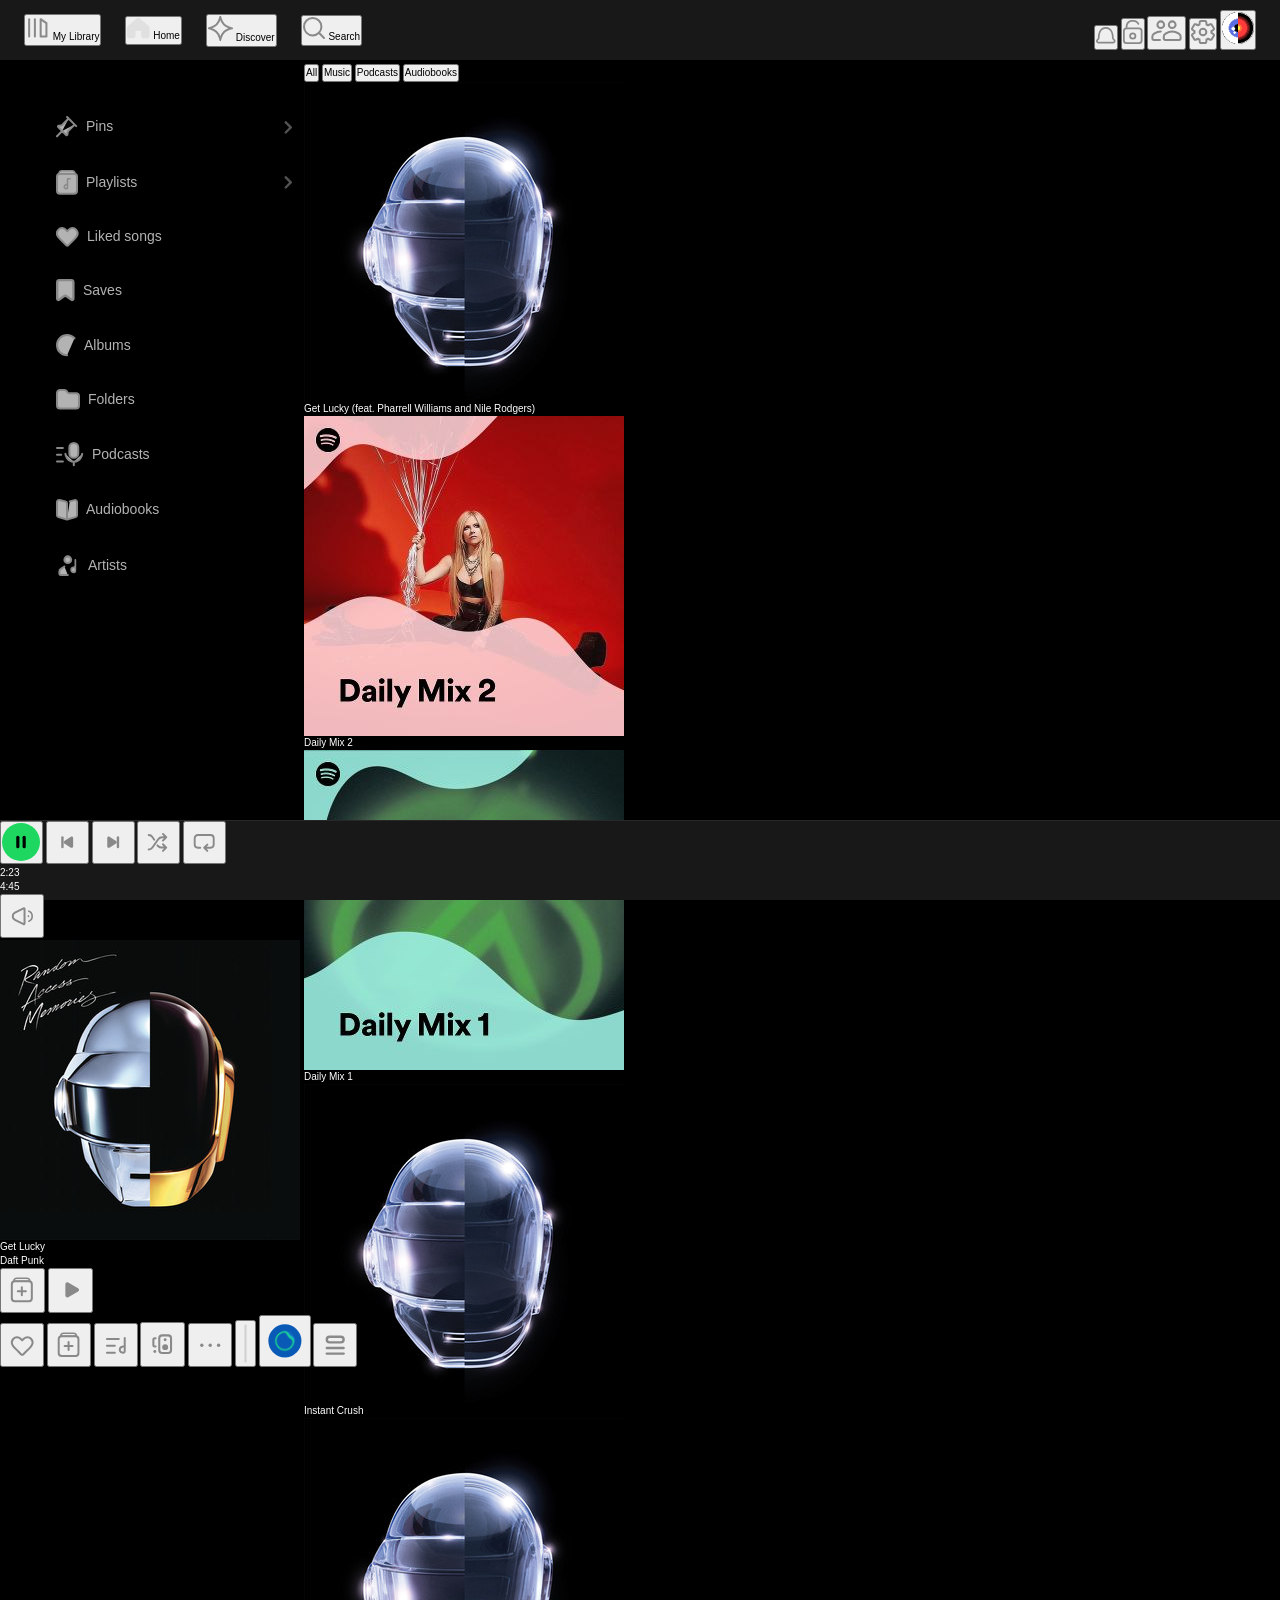
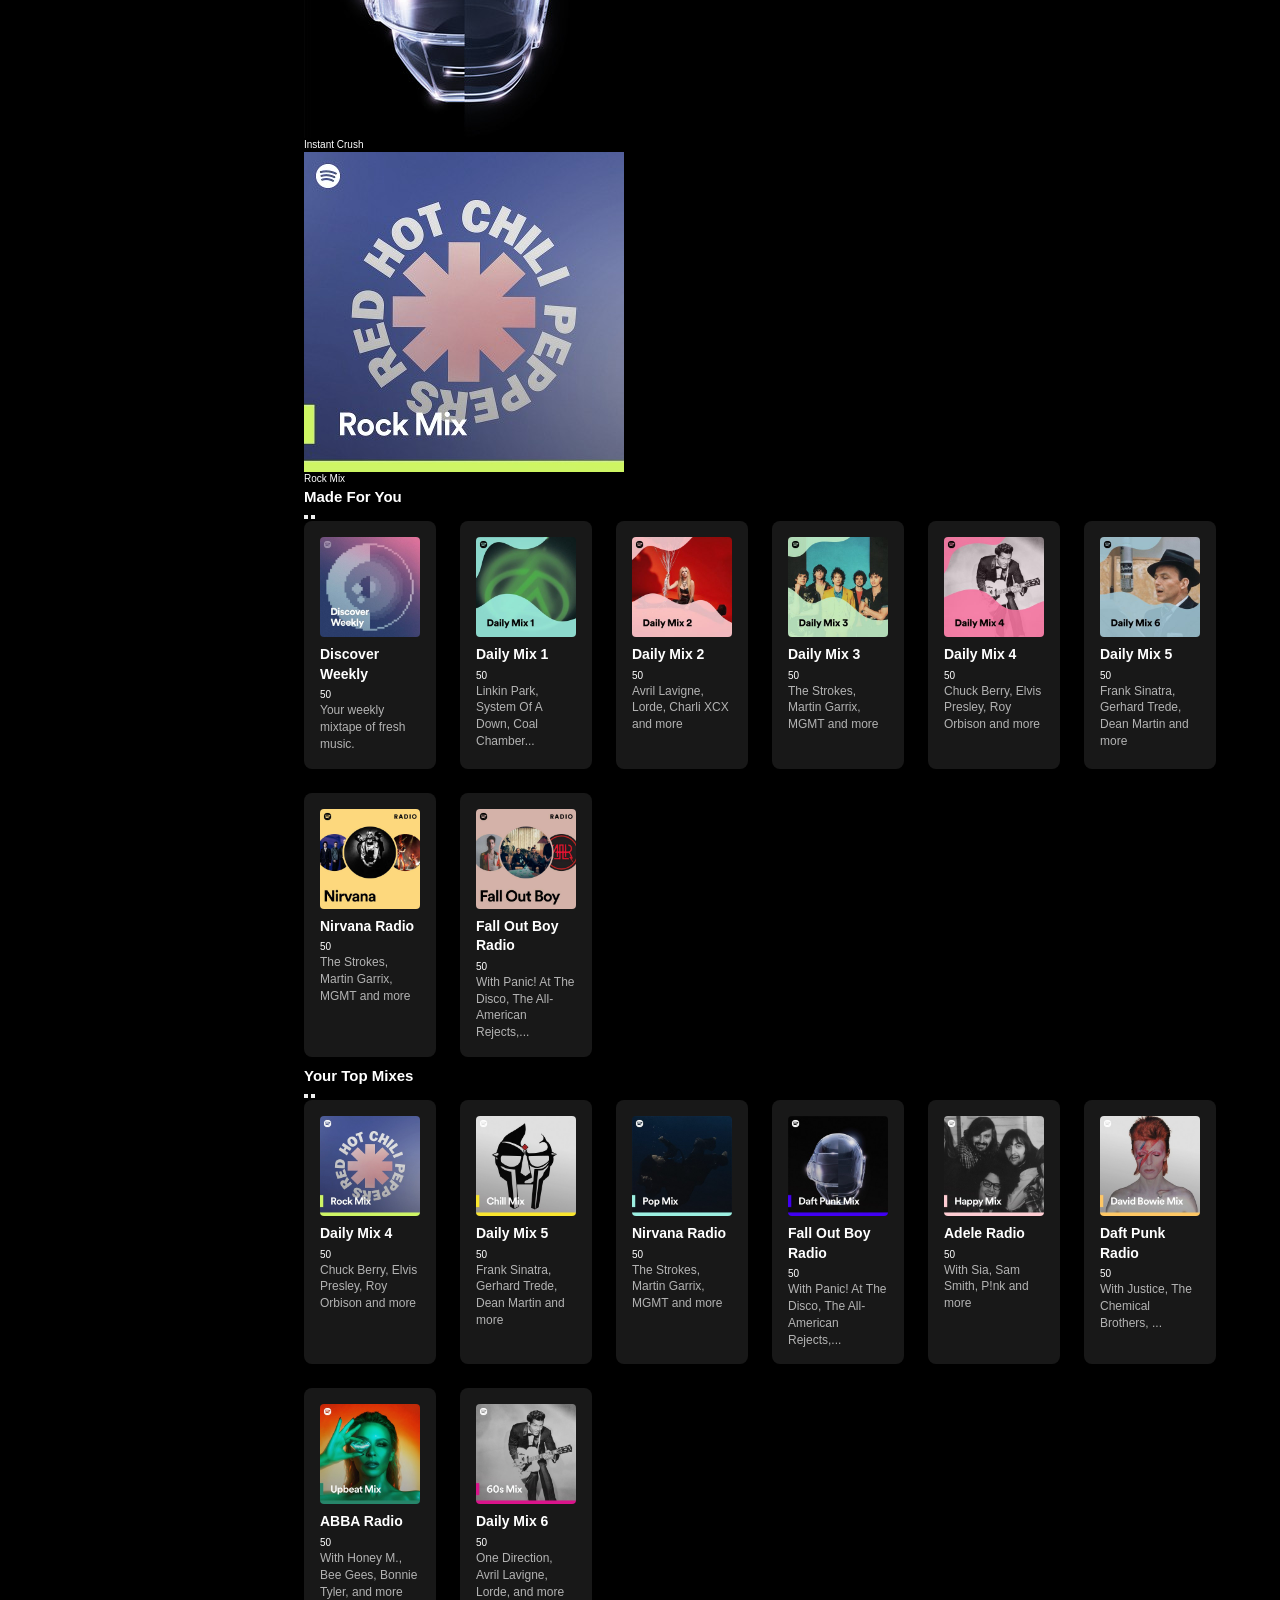
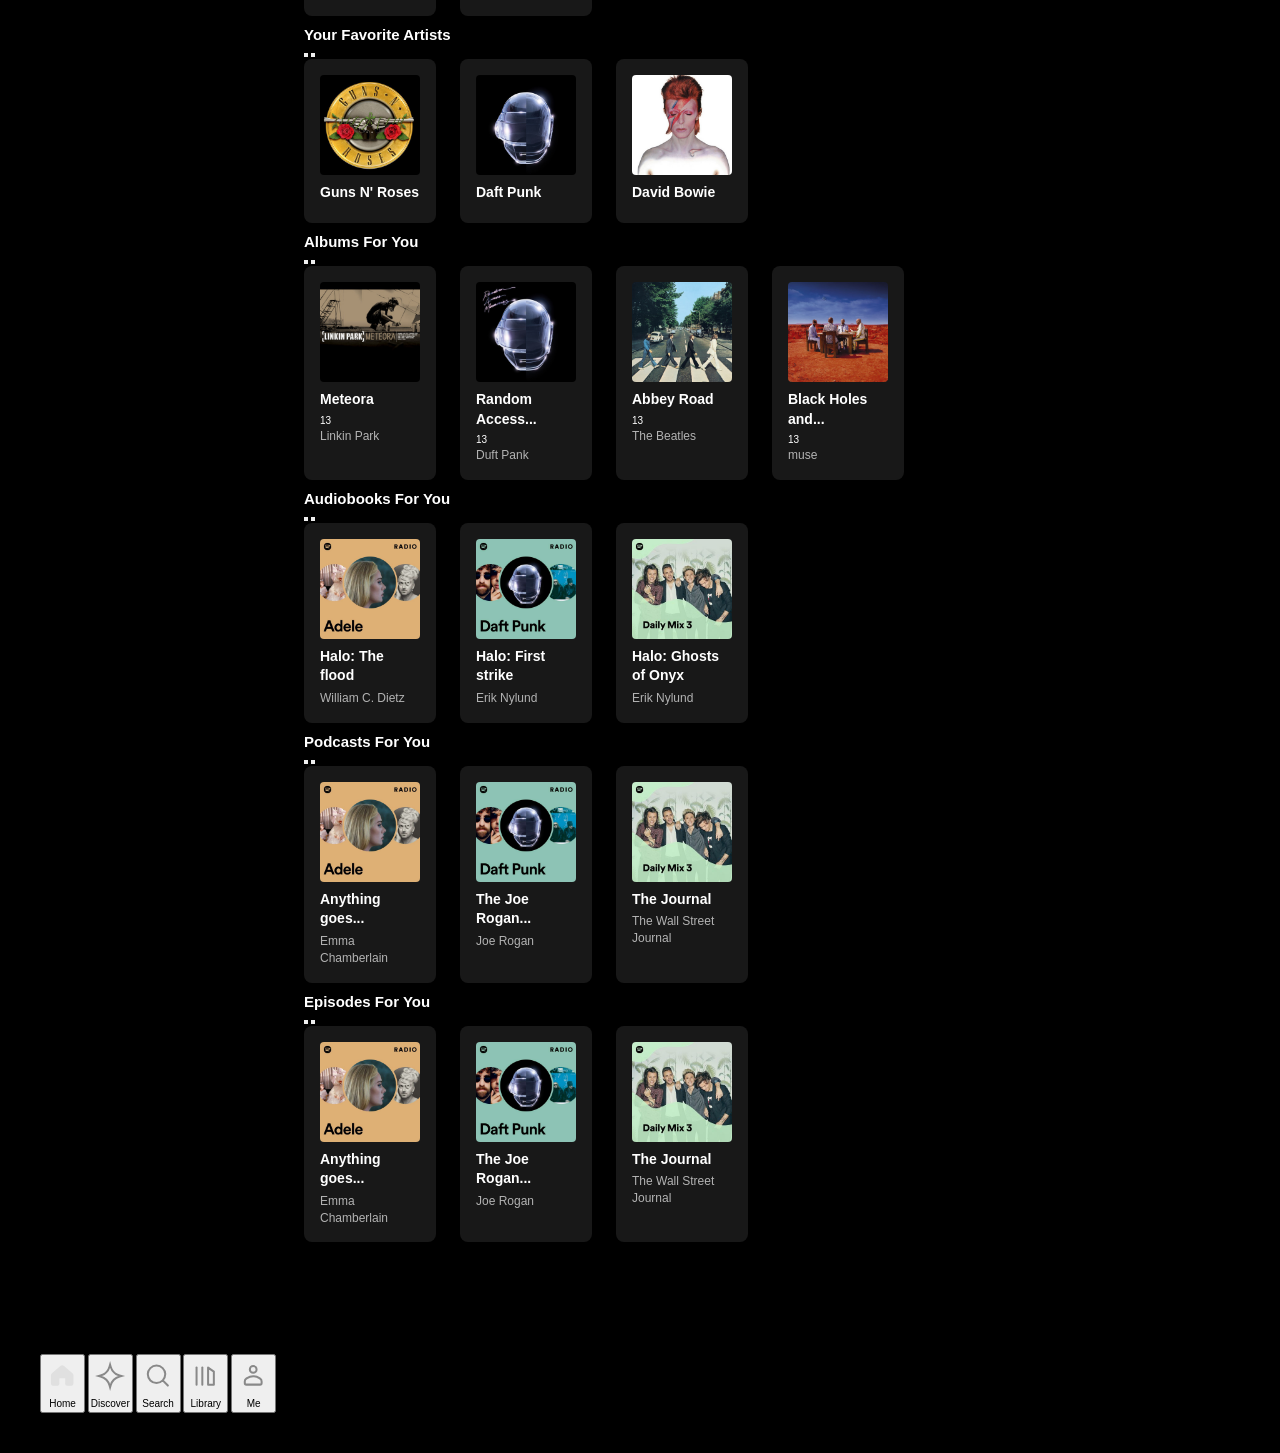
==== commit 3ec59a7e: "Finish mobile version of search" ====
--- a/index.html
+++ b/index.html
@@ -1,6 +1,5 @@
 <!doctype html>
 <html lang="en">
-
 <head>
   <meta charset="UTF-8">
   <meta name="viewport" content="width=device-width, initial-scale=1.0">
@@ -10,22 +9,19 @@
 
 <body>
 
-  <div class="app">
-    <!-- header -->
+<div class="app">
+<!-- header -->
     <header class="header">
       <nav class="header-nav">
         <ul class="header-list">
-
+          
           <li class="header-item">
             <button class="header-button" onclick="window.location.href='MyLibrary.html'">
               <span class="header-icon">
                 <svg width="24" height="24" viewBox="0 0 24 24" fill="none" xmlns="http://www.w3.org/2000/svg">
-                  <path d="M3.14307 3.14307V20.4299" stroke="#898989" stroke-width="2.02054" stroke-linecap="round"
-                    stroke-linejoin="round" />
-                  <path d="M8.9054 3.14307V20.4299" stroke="#898989" stroke-width="2.02054" stroke-linecap="round"
-                    stroke-linejoin="round" />
-                  <path d="M14.6676 20.4299V3.14307L20.4299 7.13234V20.4299H14.6676Z" stroke="#898989"
-                    stroke-width="2.02054" stroke-linecap="round" stroke-linejoin="round" />
+                  <path d="M3.14307 3.14307V20.4299" stroke="#898989" stroke-width="2.02054" stroke-linecap="round" stroke-linejoin="round"/>
+                  <path d="M8.9054 3.14307V20.4299" stroke="#898989" stroke-width="2.02054" stroke-linecap="round" stroke-linejoin="round"/>
+                  <path d="M14.6676 20.4299V3.14307L20.4299 7.13234V20.4299H14.6676Z" stroke="#898989" stroke-width="2.02054" stroke-linecap="round" stroke-linejoin="round"/>
                 </svg>
                 <span class=" header-text">My Library</span>
               </span>
@@ -36,10 +32,7 @@
             <button class="header-button" onclick="window.location.href='index.html'">
               <span class="header-icon">
                 <svg width="23" height="21" viewBox="0 0 23 21" fill="none" xmlns="http://www.w3.org/2000/svg">
-                  <path
-                    d="M1.17865 9.98612V17.4946C1.17865 18.4245 1.93251 19.1784 2.86243 19.1784H6.23C6.79618 19.2071 7.27095 18.7557 7.27095 18.1888V13.2814C7.27095 12.3557 8.01818 11.6037 8.94384 11.5977L13.7314 11.5667C14.6655 11.5607 15.426 12.3163 15.426 13.2505V18.2717C15.426 18.7724 15.832 19.1784 16.3327 19.1784H19.7003C20.6302 19.1784 21.3841 18.4245 21.3841 17.4946V9.98612C21.3841 9.49083 21.166 9.02066 20.7879 8.70074L12.369 1.57704C11.7412 1.04583 10.8215 1.04583 10.1937 1.57704L1.77481 8.70074C1.39671 9.02066 1.17865 9.49083 1.17865 9.98612Z"
-                    fill="#E0E0E0" stroke="#E0E0E0" stroke-width="2.3573" stroke-linecap="round"
-                    stroke-linejoin="round" />
+                  <path d="M1.17865 9.98612V17.4946C1.17865 18.4245 1.93251 19.1784 2.86243 19.1784H6.23C6.79618 19.2071 7.27095 18.7557 7.27095 18.1888V13.2814C7.27095 12.3557 8.01818 11.6037 8.94384 11.5977L13.7314 11.5667C14.6655 11.5607 15.426 12.3163 15.426 13.2505V18.2717C15.426 18.7724 15.832 19.1784 16.3327 19.1784H19.7003C20.6302 19.1784 21.3841 18.4245 21.3841 17.4946V9.98612C21.3841 9.49083 21.166 9.02066 20.7879 8.70074L12.369 1.57704C11.7412 1.04583 10.8215 1.04583 10.1937 1.57704L1.77481 8.70074C1.39671 9.02066 1.17865 9.49083 1.17865 9.98612Z" fill="#E0E0E0" stroke="#E0E0E0" stroke-width="2.3573" stroke-linecap="round" stroke-linejoin="round"/>
                 </svg>
                 <span class="header-text">Home</span>
               </span>
@@ -47,27 +40,21 @@
           </li>
 
           <li class="header-item">
-            <a class="header-link" href="Discover.html">
-              <button class="header-button">
-                <span class="header-icon">
-                  <svg width="25" height="25" viewBox="0 0 25 25" fill="none" xmlns="http://www.w3.org/2000/svg">
-                    <path
-                      d="M12.8042 21.8062C14.0298 17.441 17.441 14.0298 21.8062 12.8042L23.6011 12.3003L21.8062 11.7964C17.441 10.5708 14.0298 7.1596 12.8042 2.79443L12.3003 0.999512L11.7964 2.79443C10.5708 7.1596 7.1596 10.5708 2.79443 11.7964L0.999512 12.3003L2.79443 12.8042C7.1596 14.0298 10.5708 17.441 11.7964 21.8062L12.3003 23.6011L12.8042 21.8062Z"
-                      stroke="#898989" stroke-width="2" />
-                  </svg>
-                  <span class="header-text">Discover</span>
-                </span>
-              </button>
-            </a>
+            <button class="header-button">
+              <span class="header-icon">
+                <svg width="25" height="25" viewBox="0 0 25 25" fill="none" xmlns="http://www.w3.org/2000/svg">
+                  <path d="M12.8042 21.8062C14.0298 17.441 17.441 14.0298 21.8062 12.8042L23.6011 12.3003L21.8062 11.7964C17.441 10.5708 14.0298 7.1596 12.8042 2.79443L12.3003 0.999512L11.7964 2.79443C10.5708 7.1596 7.1596 10.5708 2.79443 11.7964L0.999512 12.3003L2.79443 12.8042C7.1596 14.0298 10.5708 17.441 11.7964 21.8062L12.3003 23.6011L12.8042 21.8062Z" stroke="#898989" stroke-width="2"/>
+                </svg>
+                <span class="header-text">Discover</span>
+              </span>
+            </button>
           </li>
 
           <li class="header-item">
             <button class="header-button" onclick="window.location.href='search.html'">
               <span class="header-icon">
                 <svg width="23" height="23" viewBox="0 0 23 23" fill="none" xmlns="http://www.w3.org/2000/svg">
-                  <path
-                    d="M15.9159 15.7929C17.4535 14.2244 18.4016 12.0759 18.4016 9.70591C18.4016 4.90343 14.5084 1.01025 9.70594 1.01025C4.90346 1.01025 1.01028 4.90343 1.01028 9.70591C1.01028 14.5084 4.90346 18.4016 9.70594 18.4016C12.1385 18.4016 14.3377 17.4027 15.9159 15.7929ZM15.9159 15.7929L21.0103 21.0103"
-                    stroke="#898989" stroke-width="2.02054" stroke-linecap="round" />
+                  <path d="M15.9159 15.7929C17.4535 14.2244 18.4016 12.0759 18.4016 9.70591C18.4016 4.90343 14.5084 1.01025 9.70594 1.01025C4.90346 1.01025 1.01028 4.90343 1.01028 9.70591C1.01028 14.5084 4.90346 18.4016 9.70594 18.4016C12.1385 18.4016 14.3377 17.4027 15.9159 15.7929ZM15.9159 15.7929L21.0103 21.0103" stroke="#898989" stroke-width="2.02054" stroke-linecap="round"/>
                 </svg>
                 <span class="header-text">Search</span>
               </span>
@@ -79,682 +66,698 @@
       <div class="header-icons">
         <button class="icon-button">
           <svg width="20" height="17" viewBox="0 0 20 17" fill="none" xmlns="http://www.w3.org/2000/svg">
-            <path
-              d="M17.305 15.575H2.24935C1.0597 15.575 0.409813 14.1875 1.17141 13.2736L2.42592 11.7682C2.64129 11.5097 2.74882 11.1829 2.74555 10.8465C2.7249 8.7271 3.09697 0.841919 9.77719 0.841919C16.4574 0.841919 16.8295 8.7271 16.8088 10.8465C16.8056 11.1829 16.9131 11.5097 17.1285 11.7682L18.383 13.2736C19.1446 14.1875 18.4947 15.575 17.305 15.575Z"
-              stroke="#898989" stroke-width="1.6838" stroke-linecap="round" stroke-linejoin="round" />
+            <path d="M17.305 15.575H2.24935C1.0597 15.575 0.409813 14.1875 1.17141 13.2736L2.42592 11.7682C2.64129 11.5097 2.74882 11.1829 2.74555 10.8465C2.7249 8.7271 3.09697 0.841919 9.77719 0.841919C16.4574 0.841919 16.8295 8.7271 16.8088 10.8465C16.8056 11.1829 16.9131 11.5097 17.1285 11.7682L18.383 13.2736C19.1446 14.1875 18.4947 15.575 17.305 15.575Z" stroke="#898989" stroke-width="1.6838" stroke-linecap="round" stroke-linejoin="round"/>
           </svg>
         </button>
 
         <button class="icon-button lock-btn">
           <svg width="20" height="24" viewBox="0 0 20 24" fill="none" xmlns="http://www.w3.org/2000/svg">
-            <path
-              d="M14.5457 4.26552C14.7544 4.70905 15.2832 4.89939 15.7267 4.69066C16.1702 4.48192 16.3606 3.95316 16.1518 3.50963L14.5457 4.26552ZM3.61666 7.98816C4.49277 7.84598 4.49283 7.84638 4.49289 7.84675C4.49291 7.84684 4.49296 7.84719 4.49299 7.84737C4.49305 7.84773 4.49309 7.84799 4.49312 7.84814C4.49316 7.84844 4.49314 7.84833 4.49306 7.84781C4.4929 7.84676 4.49249 7.84408 4.49187 7.83981C4.49063 7.83128 4.48854 7.81644 4.48589 7.79571C4.48057 7.75421 4.47303 7.68935 4.46549 7.60449C4.45037 7.43439 4.43548 7.18627 4.43819 6.88671C4.44366 6.28146 4.52078 5.49832 4.79016 4.73233C5.05715 3.97315 5.50453 3.25206 6.24453 2.71568C6.98229 2.18093 8.08614 1.77515 9.7633 1.77515V0C7.79098 0 6.30174 0.481792 5.20273 1.27839C4.10595 2.07338 3.47285 3.12744 3.11555 4.1434C2.76065 5.15256 2.66967 6.14457 2.66311 6.87067C2.6598 7.2368 2.67792 7.5434 2.69731 7.76162C2.70702 7.87092 2.71711 7.95861 2.72511 8.02113C2.72911 8.0524 2.7326 8.07743 2.73528 8.09577C2.73661 8.10494 2.73774 8.11244 2.73863 8.11822C2.73908 8.12111 2.73947 8.12357 2.73979 8.12559C2.73995 8.1266 2.74009 8.1275 2.74022 8.1283C2.74028 8.12869 2.74036 8.1292 2.74039 8.1294C2.74047 8.12989 2.74055 8.13034 3.61666 7.98816ZM9.7633 1.77515C11.2681 1.77515 12.31 2.10211 13.0382 2.55229C13.7643 3.00119 14.2364 3.60832 14.5457 4.26552L16.1518 3.50963C15.7204 2.59289 15.0353 1.70001 13.9716 1.0424C12.91 0.386066 11.5295 0 9.7633 0V1.77515Z"
-              fill="#898989" />
-            <path
-              d="M15.9763 8.43188H3.55029C2.07971 8.43188 0.887573 9.62403 0.887573 11.0946V20.4141C0.887573 21.8847 2.07971 23.0768 3.55029 23.0768H15.9763C17.4469 23.0768 18.639 21.8847 18.639 20.4141V11.0946C18.639 9.62403 17.4469 8.43188 15.9763 8.43188Z"
-              stroke="#898989" stroke-width="1.77515" />
-            <circle cx="9.76331" cy="15.9763" r="2.66272" stroke="#898989" stroke-width="1.77515" />
+            <path d="M14.5457 4.26552C14.7544 4.70905 15.2832 4.89939 15.7267 4.69066C16.1702 4.48192 16.3606 3.95316 16.1518 3.50963L14.5457 4.26552ZM3.61666 7.98816C4.49277 7.84598 4.49283 7.84638 4.49289 7.84675C4.49291 7.84684 4.49296 7.84719 4.49299 7.84737C4.49305 7.84773 4.49309 7.84799 4.49312 7.84814C4.49316 7.84844 4.49314 7.84833 4.49306 7.84781C4.4929 7.84676 4.49249 7.84408 4.49187 7.83981C4.49063 7.83128 4.48854 7.81644 4.48589 7.79571C4.48057 7.75421 4.47303 7.68935 4.46549 7.60449C4.45037 7.43439 4.43548 7.18627 4.43819 6.88671C4.44366 6.28146 4.52078 5.49832 4.79016 4.73233C5.05715 3.97315 5.50453 3.25206 6.24453 2.71568C6.98229 2.18093 8.08614 1.77515 9.7633 1.77515V0C7.79098 0 6.30174 0.481792 5.20273 1.27839C4.10595 2.07338 3.47285 3.12744 3.11555 4.1434C2.76065 5.15256 2.66967 6.14457 2.66311 6.87067C2.6598 7.2368 2.67792 7.5434 2.69731 7.76162C2.70702 7.87092 2.71711 7.95861 2.72511 8.02113C2.72911 8.0524 2.7326 8.07743 2.73528 8.09577C2.73661 8.10494 2.73774 8.11244 2.73863 8.11822C2.73908 8.12111 2.73947 8.12357 2.73979 8.12559C2.73995 8.1266 2.74009 8.1275 2.74022 8.1283C2.74028 8.12869 2.74036 8.1292 2.74039 8.1294C2.74047 8.12989 2.74055 8.13034 3.61666 7.98816ZM9.7633 1.77515C11.2681 1.77515 12.31 2.10211 13.0382 2.55229C13.7643 3.00119 14.2364 3.60832 14.5457 4.26552L16.1518 3.50963C15.7204 2.59289 15.0353 1.70001 13.9716 1.0424C12.91 0.386066 11.5295 0 9.7633 0V1.77515Z" fill="#898989"/>
+            <path d="M15.9763 8.43188H3.55029C2.07971 8.43188 0.887573 9.62403 0.887573 11.0946V20.4141C0.887573 21.8847 2.07971 23.0768 3.55029 23.0768H15.9763C17.4469 23.0768 18.639 21.8847 18.639 20.4141V11.0946C18.639 9.62403 17.4469 8.43188 15.9763 8.43188Z" stroke="#898989" stroke-width="1.77515"/>
+            <circle cx="9.76331" cy="15.9763" r="2.66272" stroke="#898989" stroke-width="1.77515"/>
           </svg>
         </button>
 
         <button class="icon-button">
           <svg width="35" height="26" viewBox="0 0 35 26" fill="none" xmlns="http://www.w3.org/2000/svg">
-            <path
-              d="M26.5729 6.73524C26.5729 8.5951 25.0652 10.1028 23.2054 10.1028C21.3455 10.1028 19.8378 8.5951 19.8378 6.73524C19.8378 4.87539 21.3455 3.36768 23.2054 3.36768C25.0652 3.36768 26.5729 4.87539 26.5729 6.73524Z"
-              stroke="#898989" stroke-width="2.02054" />
-            <path
-              d="M16.286 15.8383L17.0358 15.3384C18.8628 14.1204 21.0095 13.4705 23.2053 13.4705C25.4012 13.4705 27.5478 14.1204 29.3749 15.3384L30.1247 15.8383C31.0615 16.4629 31.6242 17.5143 31.6242 18.6403V20.3178C31.6242 21.1858 30.9206 21.8894 30.0527 21.8894H23.2053H16.3579C15.49 21.8894 14.7864 21.1858 14.7864 20.3178V18.6403C14.7864 17.5143 15.3491 16.4629 16.286 15.8383Z"
-              stroke="#898989" stroke-width="2.02054" stroke-linecap="round" stroke-linejoin="round" />
-            <path
-              d="M15.1541 6.73524C15.1541 8.5951 13.6464 10.1028 11.7865 10.1028C9.92666 10.1028 8.41895 8.5951 8.41895 6.73524C8.41895 4.87539 9.92666 3.36768 11.7865 3.36768C13.6464 3.36768 15.1541 4.87539 15.1541 6.73524Z"
-              stroke="#898989" stroke-width="2.02054" />
-            <path
-              d="M11.7865 13.4705C9.59068 13.4705 7.44399 14.1204 5.61695 15.3384L4.86716 15.8383C3.93031 16.4629 3.36758 17.5143 3.36758 18.6403V20.3178C3.36758 21.1858 4.07118 21.8894 4.93912 21.8894H11"
-              stroke="#898989" stroke-width="2.02054" stroke-linecap="round" stroke-linejoin="round" />
+            <path d="M26.5729 6.73524C26.5729 8.5951 25.0652 10.1028 23.2054 10.1028C21.3455 10.1028 19.8378 8.5951 19.8378 6.73524C19.8378 4.87539 21.3455 3.36768 23.2054 3.36768C25.0652 3.36768 26.5729 4.87539 26.5729 6.73524Z" stroke="#898989" stroke-width="2.02054"/>
+            <path d="M16.286 15.8383L17.0358 15.3384C18.8628 14.1204 21.0095 13.4705 23.2053 13.4705C25.4012 13.4705 27.5478 14.1204 29.3749 15.3384L30.1247 15.8383C31.0615 16.4629 31.6242 17.5143 31.6242 18.6403V20.3178C31.6242 21.1858 30.9206 21.8894 30.0527 21.8894H23.2053H16.3579C15.49 21.8894 14.7864 21.1858 14.7864 20.3178V18.6403C14.7864 17.5143 15.3491 16.4629 16.286 15.8383Z" stroke="#898989" stroke-width="2.02054" stroke-linecap="round" stroke-linejoin="round"/>
+            <path d="M15.1541 6.73524C15.1541 8.5951 13.6464 10.1028 11.7865 10.1028C9.92666 10.1028 8.41895 8.5951 8.41895 6.73524C8.41895 4.87539 9.92666 3.36768 11.7865 3.36768C13.6464 3.36768 15.1541 4.87539 15.1541 6.73524Z" stroke="#898989" stroke-width="2.02054"/>
+            <path d="M11.7865 13.4705C9.59068 13.4705 7.44399 14.1204 5.61695 15.3384L4.86716 15.8383C3.93031 16.4629 3.36758 17.5143 3.36758 18.6403V20.3178C3.36758 21.1858 4.07118 21.8894 4.93912 21.8894H11" stroke="#898989" stroke-width="2.02054" stroke-linecap="round" stroke-linejoin="round"/>
           </svg>
         </button>
 
         <button class="icon-button">
           <svg width="24" height="24" viewBox="0 0 24 24" fill="none" xmlns="http://www.w3.org/2000/svg">
-            <path
-              d="M14.1164 1H9.88363C9.60145 1 9.35689 1.09167 9.14995 1.275C8.94302 1.45833 8.82074 1.6875 8.78312 1.9625L8.4445 4.52C8.19994 4.61167 7.96968 4.72167 7.75371 4.85C7.537 4.97833 7.32517 5.11583 7.11824 5.2625L4.66325 4.2725C4.39988 4.18083 4.13651 4.17167 3.87313 4.245C3.60976 4.31833 3.40283 4.47417 3.25233 4.7125L1.16418 8.26C1.01368 8.49833 0.966651 8.755 1.02309 9.03C1.07952 9.305 1.22062 9.525 1.44636 9.69L3.56273 11.2575C3.54392 11.3858 3.53451 11.5098 3.53451 11.6293V12.3718C3.53451 12.4906 3.54392 12.6142 3.56273 12.7425L1.44636 14.31C1.22062 14.475 1.07952 14.695 1.02309 14.97C0.966651 15.245 1.01368 15.5017 1.16418 15.74L3.25233 19.2875C3.38402 19.5442 3.58606 19.7048 3.85846 19.7693C4.13161 19.8331 4.39988 19.8192 4.66325 19.7275L7.11824 18.7375C7.32517 18.8842 7.54151 19.0217 7.76726 19.15C7.993 19.2783 8.21875 19.3883 8.4445 19.48L8.78312 22.0375C8.82074 22.3125 8.94302 22.5417 9.14995 22.725C9.35689 22.9083 9.60145 23 9.88363 23H14.1164C14.3986 23 14.6431 22.9083 14.85 22.725C15.057 22.5417 15.1793 22.3125 15.2169 22.0375L15.5555 19.48C15.8001 19.3883 16.0307 19.2783 16.2474 19.15C16.4634 19.0217 16.6748 18.8842 16.8818 18.7375L19.3368 19.7275C19.6001 19.8192 19.8635 19.8283 20.1269 19.755C20.3902 19.6817 20.5972 19.5258 20.7477 19.2875L22.8358 15.74C22.9863 15.5017 23.0334 15.245 22.9769 14.97C22.9205 14.695 22.7794 14.475 22.5536 14.31L20.4373 12.7425C20.4561 12.6142 20.4655 12.4906 20.4655 12.3718V11.6293C20.4655 11.5098 20.4467 11.3858 20.4091 11.2575L22.5254 9.69C22.7512 9.525 22.8923 9.305 22.9487 9.03C23.0051 8.755 22.9581 8.49833 22.8076 8.26L20.7195 4.74C20.569 4.50167 20.3575 4.34107 20.0851 4.2582C19.812 4.17607 19.5437 4.18083 19.2803 4.2725L16.8818 5.2625C16.6748 5.11583 16.4585 4.97833 16.2327 4.85C16.007 4.72167 15.7813 4.61167 15.5555 4.52L15.2169 1.9625C15.1793 1.6875 15.057 1.45833 14.85 1.275C14.6431 1.09167 14.3986 1 14.1164 1Z"
-              stroke="#898989" stroke-width="2" />
-            <circle cx="3.34783" cy="3.34783" r="3.34783" transform="matrix(1 0 0 -1 8.65216 15.3478)" stroke="#898989"
-              stroke-width="2" />
+            <path d="M14.1164 1H9.88363C9.60145 1 9.35689 1.09167 9.14995 1.275C8.94302 1.45833 8.82074 1.6875 8.78312 1.9625L8.4445 4.52C8.19994 4.61167 7.96968 4.72167 7.75371 4.85C7.537 4.97833 7.32517 5.11583 7.11824 5.2625L4.66325 4.2725C4.39988 4.18083 4.13651 4.17167 3.87313 4.245C3.60976 4.31833 3.40283 4.47417 3.25233 4.7125L1.16418 8.26C1.01368 8.49833 0.966651 8.755 1.02309 9.03C1.07952 9.305 1.22062 9.525 1.44636 9.69L3.56273 11.2575C3.54392 11.3858 3.53451 11.5098 3.53451 11.6293V12.3718C3.53451 12.4906 3.54392 12.6142 3.56273 12.7425L1.44636 14.31C1.22062 14.475 1.07952 14.695 1.02309 14.97C0.966651 15.245 1.01368 15.5017 1.16418 15.74L3.25233 19.2875C3.38402 19.5442 3.58606 19.7048 3.85846 19.7693C4.13161 19.8331 4.39988 19.8192 4.66325 19.7275L7.11824 18.7375C7.32517 18.8842 7.54151 19.0217 7.76726 19.15C7.993 19.2783 8.21875 19.3883 8.4445 19.48L8.78312 22.0375C8.82074 22.3125 8.94302 22.5417 9.14995 22.725C9.35689 22.9083 9.60145 23 9.88363 23H14.1164C14.3986 23 14.6431 22.9083 14.85 22.725C15.057 22.5417 15.1793 22.3125 15.2169 22.0375L15.5555 19.48C15.8001 19.3883 16.0307 19.2783 16.2474 19.15C16.4634 19.0217 16.6748 18.8842 16.8818 18.7375L19.3368 19.7275C19.6001 19.8192 19.8635 19.8283 20.1269 19.755C20.3902 19.6817 20.5972 19.5258 20.7477 19.2875L22.8358 15.74C22.9863 15.5017 23.0334 15.245 22.9769 14.97C22.9205 14.695 22.7794 14.475 22.5536 14.31L20.4373 12.7425C20.4561 12.6142 20.4655 12.4906 20.4655 12.3718V11.6293C20.4655 11.5098 20.4467 11.3858 20.4091 11.2575L22.5254 9.69C22.7512 9.525 22.8923 9.305 22.9487 9.03C23.0051 8.755 22.9581 8.49833 22.8076 8.26L20.7195 4.74C20.569 4.50167 20.3575 4.34107 20.0851 4.2582C19.812 4.17607 19.5437 4.18083 19.2803 4.2725L16.8818 5.2625C16.6748 5.11583 16.4585 4.97833 16.2327 4.85C16.007 4.72167 15.7813 4.61167 15.5555 4.52L15.2169 1.9625C15.1793 1.6875 15.057 1.45833 14.85 1.275C14.6431 1.09167 14.3986 1 14.1164 1Z" stroke="#898989" stroke-width="2"/>
+            <circle cx="3.34783" cy="3.34783" r="3.34783" transform="matrix(1 0 0 -1 8.65216 15.3478)" stroke="#898989" stroke-width="2"/>
           </svg>
         </button>
 
         <button class="icon-button">
-          <svg width="32" height="32" viewBox="0 0 32 32" fill="none" xmlns="http://www.w3.org/2000/svg"
-            xmlns:xlink="http://www.w3.org/1999/xlink">
-            <rect width="32" height="32" rx="16" fill="url(#pattern0_7919_2040)" />
+          <svg width="32" height="32" viewBox="0 0 32 32" fill="none" xmlns="http://www.w3.org/2000/svg" xmlns:xlink="http://www.w3.org/1999/xlink">
+            <rect width="32" height="32" rx="16" fill="url(#pattern0_7919_2040)"/>
             <defs>
               <pattern id="pattern0_7919_2040" patternContentUnits="objectBoundingBox" width="1" height="1">
-                <use xlink:href="#image0_7919_2040" transform="scale(0.00208333)" />
+                <use xlink:href="#image0_7919_2040" transform="scale(0.00208333)"/>
               </pattern>
-              <image id="image0_7919_2040" width="480" height="480" preserveAspectRatio="none"
-                xlink:href="[data-uri]" />
+              <image id="image0_7919_2040" width="480" height="480" preserveAspectRatio="none" xlink:href="[data-uri]"/>
             </defs>
           </svg>
         </button>
       </div>
     </header>
     <div class="layout">
-      <!-- Sidebar -->
-      <aside class="sidebar">
-        <nav class="sidebar-nav">
-          <ul class="sidebar-list">
+ <!-- Sidebar -->
+    <aside class="sidebar">
+    <nav class="sidebar-nav">
+      <ul class="sidebar-list">
+        
+        <li class="sidebar-item">
+          <button class="sidebar-link">
+            <span class="sidebar-icon">
+              <svg width="22" height="22" viewBox="0 0 22 22" fill="none" xmlns="http://www.w3.org/2000/svg">
+                <path d="M12.6064 2.5178L11.0885 0.999964M12.6064 2.5178L5.90599 9.21819C5.78288 9.3413 5.62208 9.41961 5.44925 9.44062L2.69595 9.77532C2.05135 9.85367 1.78005 10.6401 2.23921 11.0992L6.16776 15.0278M12.6064 2.5178L18.6777 8.58914M20.1956 10.107L18.6777 8.58914M18.6777 8.58914L11.9773 15.2895C11.8542 15.4126 11.7759 15.5734 11.7549 15.7463L11.4202 18.4996C11.3418 19.1442 10.5555 19.4155 10.0963 18.9563L6.16776 15.0278M6.16776 15.0278L0.999964 20.1956" stroke="#898989" stroke-width="2" stroke-linecap="round" stroke-linejoin="round"/>
+              </svg>
+            </span>
+            <span class="sidebar-text">Pins</span>
+            <span class="sidebar-right-icon">
+              <svg width="17" height="17" viewBox="0 0 17 17" fill="none" xmlns="http://www.w3.org/2000/svg">
+                <path d="M6.73515 13.4703L11.7865 8.41898L6.73515 3.36763" stroke="#898989" stroke-width="2.3573" stroke-linecap="round" stroke-linejoin="round"/>
+              </svg>
+            </span>
+          </button>
+        </li>
+
+        <li class="sidebar-item">
+          <button class="sidebar-link playlist-toggle">
+            <span class="sidebar-icon">
+              <svg width="22" height="25" viewBox="0 0 22 25" fill="none" xmlns="http://www.w3.org/2000/svg">
+                <rect width="20" height="20" rx="3" transform="matrix(1 0 0 -1 1 23.75)" stroke="#898989" stroke-width="2" stroke-linejoin="round"/>
+                <path d="M3 3.75H19C19 2.09315 17.6569 0.75 16 0.75H6C4.34315 0.75 3 2.09315 3 3.75Z" stroke="#898989" stroke-width="1.5" stroke-linejoin="round"/>
+                <path d="M11.5126 14.7059V9.375C11.5126 9.02982 11.7924 8.75 12.1376 8.75H14.254M11.5126 14.7059V17.7229C11.5126 18.2777 11.1187 18.7612 10.564 18.7489C9.60204 18.7275 8.25403 18.3937 8.25403 16.6912C8.25403 14.0441 11.5126 14.7059 11.5126 14.7059Z" stroke="#898989" stroke-width="1.5" stroke-linecap="round" stroke-linejoin="round"/>
+              </svg>
+            </span>
+            <span class="sidebar-text">Playlists</span>
+            <span class="sidebar-right-icon">
+              <svg width="17" height="17" viewBox="0 0 17 17" fill="none" xmlns="http://www.w3.org/2000/svg">
+                <path d="M6.73515 13.4703L11.7865 8.41898L6.73515 3.36763" stroke="#898989" stroke-width="2.3573" stroke-linecap="round" stroke-linejoin="round"/>
+              </svg>
+            </span>
+          </button>
+          <ul class="sidebar-submenu">
+
+        <li class="submenu-item">
+          <img src="./assets/icons/sidebar 2.svg">
+          <span>Chill stuff</span>
+        </li>
+
+        <li class="submenu-item">
+          <img src="./assets/icons/sidebar 2.svg">
+          <span>Rock n Roll</span>
+        </li>
+
+        <li class="submenu-item">
+          <img src="./assets/icons/sidebar 2.svg">
+          <span>The Jux Box</span>
+        </li>
+
+        <li class="submenu-item">
+          <img src="./assets/icons/sidebar 2.svg">
+          <span>Selected Linkin Park</span>
+        </li>
+
+        <li class="submenu-item">
+          <img src="./assets/icons/sidebar 2.svg">
+          <span>Vibe</span>
+        </li>
+
+      </ul>
 
             <li class="sidebar-item">
-              <button class="sidebar-link">
-                <span class="sidebar-icon">
-                  <svg width="22" height="22" viewBox="0 0 22 22" fill="none" xmlns="http://www.w3.org/2000/svg">
-                    <path
-                      d="M12.6064 2.5178L11.0885 0.999964M12.6064 2.5178L5.90599 9.21819C5.78288 9.3413 5.62208 9.41961 5.44925 9.44062L2.69595 9.77532C2.05135 9.85367 1.78005 10.6401 2.23921 11.0992L6.16776 15.0278M12.6064 2.5178L18.6777 8.58914M20.1956 10.107L18.6777 8.58914M18.6777 8.58914L11.9773 15.2895C11.8542 15.4126 11.7759 15.5734 11.7549 15.7463L11.4202 18.4996C11.3418 19.1442 10.5555 19.4155 10.0963 18.9563L6.16776 15.0278M6.16776 15.0278L0.999964 20.1956"
-                      stroke="#898989" stroke-width="2" stroke-linecap="round" stroke-linejoin="round" />
-                  </svg>
-                </span>
-                <span class="sidebar-text">Pins</span>
-                <span class="sidebar-right-icon">
-                  <svg width="17" height="17" viewBox="0 0 17 17" fill="none" xmlns="http://www.w3.org/2000/svg">
-                    <path d="M6.73515 13.4703L11.7865 8.41898L6.73515 3.36763" stroke="#898989" stroke-width="2.3573"
-                      stroke-linecap="round" stroke-linejoin="round" />
-                  </svg>
-                </span>
-              </button>
-            </li>
-
-            <li class="sidebar-item">
-              <button class="sidebar-link playlist-toggle">
-                <span class="sidebar-icon">
-                  <svg width="22" height="25" viewBox="0 0 22 25" fill="none" xmlns="http://www.w3.org/2000/svg">
-                    <rect width="20" height="20" rx="3" transform="matrix(1 0 0 -1 1 23.75)" stroke="#898989"
-                      stroke-width="2" stroke-linejoin="round" />
-                    <path d="M3 3.75H19C19 2.09315 17.6569 0.75 16 0.75H6C4.34315 0.75 3 2.09315 3 3.75Z"
-                      stroke="#898989" stroke-width="1.5" stroke-linejoin="round" />
-                    <path
-                      d="M11.5126 14.7059V9.375C11.5126 9.02982 11.7924 8.75 12.1376 8.75H14.254M11.5126 14.7059V17.7229C11.5126 18.2777 11.1187 18.7612 10.564 18.7489C9.60204 18.7275 8.25403 18.3937 8.25403 16.6912C8.25403 14.0441 11.5126 14.7059 11.5126 14.7059Z"
-                      stroke="#898989" stroke-width="1.5" stroke-linecap="round" stroke-linejoin="round" />
-                  </svg>
-                </span>
-                <span class="sidebar-text">Playlists</span>
-                <span class="sidebar-right-icon">
-                  <svg width="17" height="17" viewBox="0 0 17 17" fill="none" xmlns="http://www.w3.org/2000/svg">
-                    <path d="M6.73515 13.4703L11.7865 8.41898L6.73515 3.36763" stroke="#898989" stroke-width="2.3573"
-                      stroke-linecap="round" stroke-linejoin="round" />
-                  </svg>
-                </span>
-              </button>
-              <ul class="sidebar-submenu">
-
-                <li class="submenu-item">
-                  <img src="./assets/icons/sidebar 2.svg">
-                  <span>Chill stuff</span>
-                </li>
-
-                <li class="submenu-item">
-                  <img src="./assets/icons/sidebar 2.svg">
-                  <span>Rock n Roll</span>
-                </li>
-
-                <li class="submenu-item">
-                  <img src="./assets/icons/sidebar 2.svg">
-                  <span>The Jux Box</span>
-                </li>
-
-                <li class="submenu-item">
-                  <img src="./assets/icons/sidebar 2.svg">
-                  <span>Selected Linkin Park</span>
-                </li>
-
-                <li class="submenu-item">
-                  <img src="./assets/icons/sidebar 2.svg">
-                  <span>Vibe</span>
-                </li>
-
-              </ul>
-
-            <li class="sidebar-item">
-              <button class="sidebar-link">
-                <span class="sidebar-icon">
-                  <svg width="23" height="20" viewBox="0 0 23 20" fill="none" xmlns="http://www.w3.org/2000/svg">
-                    <path
-                      d="M13.1336 2.36517L11.2698 4.17112L9.40593 2.36518C7.45157 0.471504 4.31642 0.57606 2.49256 2.59574C0.7228 4.55551 0.47915 7.49092 2.08172 9.58963C2.27865 9.84753 2.47228 10.0945 2.65656 10.3206C3.823 11.7515 6.36801 14.2505 7.64315 15.5916C8.58524 16.5824 9.43207 17.4087 10.07 18.0106C10.7438 18.6462 11.7837 18.6323 12.4587 17.9981C13.6351 16.8927 15.439 15.171 16.7097 13.8346C17.9848 12.4935 18.7165 11.7515 19.883 10.3206C20.0672 10.0945 20.2609 9.84753 20.4578 9.58963C22.0604 7.49092 21.8167 4.55551 20.047 2.59574C18.2231 0.57606 15.088 0.471502 13.1336 2.36517Z"
-                      stroke="#898989" stroke-width="2.02054" stroke-linecap="round" stroke-linejoin="round" />
-                  </svg>
-                </span>
-                <span class="sidebar-text">Liked songs</span>
-              </button>
-            </li>
-
-            <li class="sidebar-item">
-              <button class="sidebar-link">
-                <span class="sidebar-icon">
-                  <svg width="19" height="23" viewBox="0 0 19 23" fill="none" xmlns="http://www.w3.org/2000/svg">
-                    <path
-                      d="M1.15979 3.47961V19.7834C1.15979 20.7268 2.22612 21.2756 2.99379 20.7272L7.93045 17.201C8.737 16.6249 9.82049 16.6249 10.627 17.201L15.5637 20.7272C16.3314 21.2756 17.3977 20.7268 17.3977 19.7834V3.47961C17.3977 2.19848 16.3591 1.15991 15.078 1.15991H3.47949C2.19836 1.15991 1.15979 2.19848 1.15979 3.47961Z"
-                      stroke="#898989" stroke-width="2.3197" />
-                  </svg>
-                </span>
-                <span class="sidebar-text">Saves</span>
-              </button>
-            </li>
-
-            <li class="sidebar-item">
-              <button class="sidebar-link">
-                <span class="sidebar-icon">
-                  <svg width="20" height="23" viewBox="0 0 20 23" fill="none" xmlns="http://www.w3.org/2000/svg">
-                    <circle cx="11.1131" cy="11.1131" r="2.75528" stroke="#898989" stroke-width="2.02054" />
-                    <path
-                      d="M11.113 21.2157C5.53339 21.2157 1.01025 16.6925 1.01025 11.113C1.01025 5.53339 5.53339 1.01025 11.113 1.01025C14.0256 1.01025 16.6503 2.24282 18.4941 4.21481"
-                      stroke="#898989" stroke-width="2.02054" stroke-linecap="round" />
-                  </svg>
-                </span>
-                <span class="sidebar-text">Albums</span>
-              </button>
-            </li>
-
-            <li class="sidebar-item">
-              <button class="sidebar-link">
-                <span class="sidebar-icon">
-                  <svg width="24" height="21" viewBox="0 0 24 21" fill="none" xmlns="http://www.w3.org/2000/svg">
-                    <path
-                      d="M23 16.5C23 18.1569 21.6569 19.5 20 19.5H4C2.34315 19.5 1 18.1569 1 16.5V4.3V4C1 2.34314 2.34315 1 4 1H8.35962C9.38179 1 10.3336 1.52046 10.8853 2.381L11.2301 2.919C11.7818 3.77954 12.7336 4.3 13.7558 4.3H20C21.6569 4.3 23 5.64315 23 7.3V16.5Z"
-                      stroke="#898989" stroke-width="2" stroke-linejoin="round" />
-                  </svg>
-                </span>
-                <span class="sidebar-text">Folders</span>
-              </button>
-            </li>
-
-            <li class="sidebar-item">
-              <button class="sidebar-link">
-                <span class="sidebar-icon">
-                  <svg width="28" height="25" viewBox="0 0 28 25" fill="none" xmlns="http://www.w3.org/2000/svg">
-                    <path
-                      d="M13.3611 5.45512V11.3846C13.3611 13.8406 15.3521 15.8316 17.8082 15.8316C20.2642 15.8316 22.2552 13.8406 22.2552 11.3846V10.3963V5.45513C22.2552 2.99908 20.2642 1.00806 17.8082 1.00806C15.3521 1.00806 13.3611 2.99907 13.3611 5.45512Z"
-                      stroke="#898989" stroke-width="2.016" stroke-linecap="round" />
-                    <path
-                      d="M9.40808 11.8784C9.40808 11.8784 10.3963 19.7843 17.8081 19.7843M17.8081 19.7843C25.2199 19.7843 26.2081 11.8784 26.2081 11.8784M17.8081 19.7843V23.2432"
-                      stroke="#898989" stroke-width="2.016" stroke-linecap="round" />
-                    <path d="M1.00806 6.0481H6.88807" stroke="#898989" stroke-width="2.016" stroke-linecap="round" />
-                    <path d="M1.00806 12.7681H5.20807" stroke="#898989" stroke-width="2.016" stroke-linecap="round" />
-                    <path d="M1.00806 19.488H6.88807" stroke="#898989" stroke-width="2.016" stroke-linecap="round" />
-                  </svg>
-                </span>
-                <span class="sidebar-text">Podcasts</span>
-              </button>
-            </li>
-
-            <li class="sidebar-item">
-              <button class="sidebar-link">
-                <span class="sidebar-icon">
-                  <svg width="22" height="22" viewBox="0 0 22 22" fill="none" xmlns="http://www.w3.org/2000/svg">
-                    <path
-                      d="M11 20.4829L2.4624 18.1003C1.59791 17.8591 1 17.0715 1 16.1739V3.0014C1 1.71383 2.19893 0.761731 3.45303 1.05338L9.45303 2.44873C10.3589 2.6594 11 3.4667 11 4.39674V20.4829ZM11 20.4829L19.5376 18.1003C20.4021 17.8591 21 17.0715 21 16.1739V3.0654C21 1.75774 19.7657 0.801847 18.4996 1.129L13.8 2.34338"
-                      stroke="#898989" stroke-width="2" stroke-linecap="round" stroke-linejoin="round" />
-                  </svg>
-                </span>
-                <span class="sidebar-text">Audiobooks</span>
-              </button>
-            </li>
-
-            <li class="sidebar-item">
-              <button class="sidebar-link">
-                <span class="sidebar-icon">
-                  <svg width="24" height="26" viewBox="0 0 24 26" fill="none" xmlns="http://www.w3.org/2000/svg">
-                    <path
-                      d="M15.1541 6.73524C15.1541 8.5951 13.6464 10.1028 11.7865 10.1028C9.92666 10.1028 8.41895 8.5951 8.41895 6.73524C8.41895 4.87539 9.92666 3.36768 11.7865 3.36768C13.6464 3.36768 15.1541 4.87539 15.1541 6.73524Z"
-                      stroke="#898989" stroke-width="2.02054" />
-                    <path
-                      d="M8.41891 13.4705L4.86713 15.8383C3.93028 16.4629 3.36755 17.5143 3.36755 18.6403V20.3178C3.36755 21.1858 4.07115 21.8894 4.93909 21.8894H11.7865"
-                      stroke="#898989" stroke-width="2.02054" stroke-linecap="round" stroke-linejoin="round" />
-                    <path
-                      d="M19.3635 6.73535V14.3124M19.3635 14.3124V18.0754C19.3635 18.8245 18.83 19.4779 18.0813 19.4543C16.843 19.4153 15.1541 18.9712 15.1541 16.8381C15.1541 13.4705 19.3635 14.3124 19.3635 14.3124Z"
-                      stroke="#898989" stroke-width="1.68378" stroke-linecap="round" stroke-linejoin="round" />
-                  </svg>
-                </span>
-                <span class="sidebar-text">Artists</span>
-              </button>
-            </li>
-
-          </ul>
-        </nav>
-      </aside>
-
-      <!-- main -->
-      <div class="main">
-        <!-- scrollable -->
-        <main class="content">
-          <!-- filters -->
-          <div class="filters">
-            <button class="chip chip-active">All</button>
-            <button class="chip">Music</button>
-            <button class="chip">Podcasts</button>
-            <button class="chip">Audiobooks</button>
+          <button class="sidebar-link">
+            <span class="sidebar-icon">
+              <svg width="23" height="20" viewBox="0 0 23 20" fill="none" xmlns="http://www.w3.org/2000/svg">
+                <path d="M13.1336 2.36517L11.2698 4.17112L9.40593 2.36518C7.45157 0.471504 4.31642 0.57606 2.49256 2.59574C0.7228 4.55551 0.47915 7.49092 2.08172 9.58963C2.27865 9.84753 2.47228 10.0945 2.65656 10.3206C3.823 11.7515 6.36801 14.2505 7.64315 15.5916C8.58524 16.5824 9.43207 17.4087 10.07 18.0106C10.7438 18.6462 11.7837 18.6323 12.4587 17.9981C13.6351 16.8927 15.439 15.171 16.7097 13.8346C17.9848 12.4935 18.7165 11.7515 19.883 10.3206C20.0672 10.0945 20.2609 9.84753 20.4578 9.58963C22.0604 7.49092 21.8167 4.55551 20.047 2.59574C18.2231 0.57606 15.088 0.471502 13.1336 2.36517Z" stroke="#898989" stroke-width="2.02054" stroke-linecap="round" stroke-linejoin="round"/>
+              </svg>
+            </span>
+            <span class="sidebar-text">Liked songs</span>
+          </button>
+        </li>
+
+        <li class="sidebar-item">
+          <button class="sidebar-link">
+            <span class="sidebar-icon">
+              <svg width="19" height="23" viewBox="0 0 19 23" fill="none" xmlns="http://www.w3.org/2000/svg">
+                <path d="M1.15979 3.47961V19.7834C1.15979 20.7268 2.22612 21.2756 2.99379 20.7272L7.93045 17.201C8.737 16.6249 9.82049 16.6249 10.627 17.201L15.5637 20.7272C16.3314 21.2756 17.3977 20.7268 17.3977 19.7834V3.47961C17.3977 2.19848 16.3591 1.15991 15.078 1.15991H3.47949C2.19836 1.15991 1.15979 2.19848 1.15979 3.47961Z" stroke="#898989" stroke-width="2.3197"/>
+              </svg>
+            </span>
+            <span class="sidebar-text">Saves</span>
+          </button>
+        </li>
+
+        <li class="sidebar-item">
+          <button class="sidebar-link">
+            <span class="sidebar-icon">
+              <svg width="20" height="23" viewBox="0 0 20 23" fill="none" xmlns="http://www.w3.org/2000/svg">
+                <circle cx="11.1131" cy="11.1131" r="2.75528" stroke="#898989" stroke-width="2.02054"/>
+                <path d="M11.113 21.2157C5.53339 21.2157 1.01025 16.6925 1.01025 11.113C1.01025 5.53339 5.53339 1.01025 11.113 1.01025C14.0256 1.01025 16.6503 2.24282 18.4941 4.21481" stroke="#898989" stroke-width="2.02054" stroke-linecap="round"/>
+              </svg>
+            </span>
+            <span class="sidebar-text">Albums</span>
+          </button>
+        </li>
+
+        <li class="sidebar-item">
+          <button class="sidebar-link">
+            <span class="sidebar-icon">
+              <svg width="24" height="21" viewBox="0 0 24 21" fill="none" xmlns="http://www.w3.org/2000/svg">
+                <path d="M23 16.5C23 18.1569 21.6569 19.5 20 19.5H4C2.34315 19.5 1 18.1569 1 16.5V4.3V4C1 2.34314 2.34315 1 4 1H8.35962C9.38179 1 10.3336 1.52046 10.8853 2.381L11.2301 2.919C11.7818 3.77954 12.7336 4.3 13.7558 4.3H20C21.6569 4.3 23 5.64315 23 7.3V16.5Z" stroke="#898989" stroke-width="2" stroke-linejoin="round"/>
+              </svg>
+            </span>
+            <span class="sidebar-text">Folders</span>
+          </button>
+        </li>
+
+        <li class="sidebar-item">
+          <button class="sidebar-link">
+            <span class="sidebar-icon">
+              <svg width="28" height="25" viewBox="0 0 28 25" fill="none" xmlns="http://www.w3.org/2000/svg">
+                <path d="M13.3611 5.45512V11.3846C13.3611 13.8406 15.3521 15.8316 17.8082 15.8316C20.2642 15.8316 22.2552 13.8406 22.2552 11.3846V10.3963V5.45513C22.2552 2.99908 20.2642 1.00806 17.8082 1.00806C15.3521 1.00806 13.3611 2.99907 13.3611 5.45512Z" stroke="#898989" stroke-width="2.016" stroke-linecap="round"/>
+                <path d="M9.40808 11.8784C9.40808 11.8784 10.3963 19.7843 17.8081 19.7843M17.8081 19.7843C25.2199 19.7843 26.2081 11.8784 26.2081 11.8784M17.8081 19.7843V23.2432" stroke="#898989" stroke-width="2.016" stroke-linecap="round"/>
+                <path d="M1.00806 6.0481H6.88807" stroke="#898989" stroke-width="2.016" stroke-linecap="round"/>
+                <path d="M1.00806 12.7681H5.20807" stroke="#898989" stroke-width="2.016" stroke-linecap="round"/>
+                <path d="M1.00806 19.488H6.88807" stroke="#898989" stroke-width="2.016" stroke-linecap="round"/>
+              </svg>
+            </span>
+            <span class="sidebar-text">Podcasts</span>
+          </button>
+        </li>
+
+        <li class="sidebar-item">
+          <button class="sidebar-link">
+            <span class="sidebar-icon">
+              <svg width="22" height="22" viewBox="0 0 22 22" fill="none" xmlns="http://www.w3.org/2000/svg">
+                <path d="M11 20.4829L2.4624 18.1003C1.59791 17.8591 1 17.0715 1 16.1739V3.0014C1 1.71383 2.19893 0.761731 3.45303 1.05338L9.45303 2.44873C10.3589 2.6594 11 3.4667 11 4.39674V20.4829ZM11 20.4829L19.5376 18.1003C20.4021 17.8591 21 17.0715 21 16.1739V3.0654C21 1.75774 19.7657 0.801847 18.4996 1.129L13.8 2.34338" stroke="#898989" stroke-width="2" stroke-linecap="round" stroke-linejoin="round"/>
+              </svg>
+            </span>
+            <span class="sidebar-text">Audiobooks</span>
+          </button>
+        </li>
+
+        <li class="sidebar-item">
+          <button class="sidebar-link">
+            <span class="sidebar-icon">
+              <svg width="24" height="26" viewBox="0 0 24 26" fill="none" xmlns="http://www.w3.org/2000/svg">
+                <path d="M15.1541 6.73524C15.1541 8.5951 13.6464 10.1028 11.7865 10.1028C9.92666 10.1028 8.41895 8.5951 8.41895 6.73524C8.41895 4.87539 9.92666 3.36768 11.7865 3.36768C13.6464 3.36768 15.1541 4.87539 15.1541 6.73524Z" stroke="#898989" stroke-width="2.02054"/>
+                <path d="M8.41891 13.4705L4.86713 15.8383C3.93028 16.4629 3.36755 17.5143 3.36755 18.6403V20.3178C3.36755 21.1858 4.07115 21.8894 4.93909 21.8894H11.7865" stroke="#898989" stroke-width="2.02054" stroke-linecap="round" stroke-linejoin="round"/>
+                <path d="M19.3635 6.73535V14.3124M19.3635 14.3124V18.0754C19.3635 18.8245 18.83 19.4779 18.0813 19.4543C16.843 19.4153 15.1541 18.9712 15.1541 16.8381C15.1541 13.4705 19.3635 14.3124 19.3635 14.3124Z" stroke="#898989" stroke-width="1.68378" stroke-linecap="round" stroke-linejoin="round"/>
+              </svg>
+            </span>
+            <span class="sidebar-text">Artists</span>
+          </button>
+        </li>
+
+      </ul>
+    </nav>
+  </aside>
+
+  <!-- main -->
+  <div class="main">
+    <!-- scrollable -->
+    <main class="content">
+      <!-- filters -->
+      <div class="filters">
+        <button class="chip chip-active">All</button>
+        <button class="chip">Music</button>
+        <button class="chip">Podcasts</button>
+        <button class="chip">Audiobooks</button>
+      </div>
+      <!-- card for mobile version -->
+        <div class="mobile-cards">
+        <div class="mobile-card">
+          <img src="./assets/images/18.png" alt="">
+          <span>Get Lucky (feat. Pharrell Williams and Nile Rodgers)</span>
+         </div>
+
+        <div class="mobile-card">
+          <img src="./assets/images/3.png" alt="">
+          <span>Daily Mix 2</span>
+        </div>
+
+         <div class="mobile-card">
+          <img src="./assets/images/2.png" alt="">
+          <span>Daily Mix 1</span>
+        </div>
+
+        <div class="mobile-card">
+          <img src="./assets/images/18.png" alt="">
+          <span>Instant Crush</span>
+         </div>
+
+        <div class="mobile-card">
+          <img src="./assets/images/18.png" alt="">
+          <span>Instant Crush</span>
+         </div>
+
+        <div class="mobile-card">
+          <img src="./assets/images/9.png" alt="">
+          <span>Rock Mix</span>
+         </div>
+
+      </div>
+      <!-- section -->
+        <section class="section">
+
+        <div class="section-header">
+        <h2 class="section-title">Made For You</h2>
+        <div class="slider-arrows">
+        <button class="arrow arrow-left"></button>
+        <button class="arrow arrow-right"></button>
+        </div>
+        </div>
+        <div class="cards-scroll">
+        <div class="card-list">
+
+            <div class="card">
+            <img src="./assets/images/1.png" alt="playlist cover" class="card-image">
+            <div class="card-meta">
+            <h3 class="card-title">Discover Weekly</h3>
+            <span class="card-badge">50</span>
+            </div>
+            <p class="card-subtitle">Your weekly mixtape of fresh music.</p>
+            </div>
+
+            <div class="card">
+            <img src="./assets/images/2.png" alt="playlist cover" class="card-image">
+            <div class="card-meta">
+            <h3 class="card-title">Daily Mix 1</h3>
+            <span class="card-badge">50</span>
+            </div>
+            <p class="card-subtitle">Linkin Park, System Of A Down, Coal Chamber...</p>
+            </div>
+
+            <div class="card">
+            <img src="./assets/images/3.png" alt="playlist cover" class="card-image">
+            <div class="card-meta">
+            <h3 class="card-title">Daily Mix 2</h3>
+            <span class="card-badge">50</span>
+            </div>
+            <p class="card-subtitle">Avril Lavigne, Lorde, Charli XCX and more</p>
+            </div>
+
+            <div class="card">
+            <img src="./assets/images/4.png" alt="playlist cover" class="card-image">
+            <div class="card-meta">
+            <h3 class="card-title">Daily Mix 3</h3>
+            <span class="card-badge">50</span>
+            </div>
+            <p class="card-subtitle">The Strokes, Martin Garrix, MGMT and more</p>
+            </div>
+
+            <div class="card">
+            <img src="./assets/images/5.png" alt="playlist cover" class="card-image">
+            <div class="card-meta">
+            <h3 class="card-title">Daily Mix 4</h3>
+            <span class="card-badge">50</span>
+            </div>
+            <p class="card-subtitle">Chuck Berry, Elvis Presley, Roy Orbison and more</p>
+            </div>
+
+            <div class="card">
+            <img src="./assets/images/6.png" alt="playlist cover" class="card-image">
+            <div class="card-meta">
+            <h3 class="card-title">Daily Mix 5</h3>
+            <span class="card-badge">50</span>
+            </div>
+            <p class="card-subtitle">Frank Sinatra, Gerhard Trede, Dean Martin and more</p>
+            </div>
+
+            <div class="card">
+            <img src="./assets/images/7.png" alt="playlist cover" class="card-image">
+            <div class="card-meta">
+            <h3 class="card-title">Nirvana Radio</h3>
+            <span class="card-badge">50</span>
+            </div>
+            <p class="card-subtitle">The Strokes, Martin Garrix, MGMT and more</p>
+            </div>
+
+            <div class="card">
+            <img src="./assets/images/8.png" alt="playlist cover" class="card-image">
+            <div class="card-meta">
+            <h3 class="card-title">Fall Out Boy Radio</h3>
+            <span class="card-badge">50</span>
+            </div>
+            <p class="card-subtitle">With Panic! At The Disco, The All-American Rejects,...</p>
+            </div>
+        </div>
+        </div>
+      </section>
+       <section class="section">
+        <div class="section-header">
+            <h2 class="section-title">Your Top Mixes</h2>
+            <div class="slider-arrows">
+      <button class="arrow arrow-left"></button>
+      <button class="arrow arrow-right"></button>
+      </div>
+        </div>
+        <div class="cards-scroll">
+        <div class="card-list">
+            <div class="card">
+            <img src="./assets/images/9.png" alt="playlist cover" class="card-image">
+            <div class="card-meta">
+            <h3 class="card-title">Daily Mix 4</h3>
+            <span class="card-badge">50</span>
+            </div>
+            <p class="card-subtitle">Chuck Berry, Elvis Presley, Roy Orbison and more</p>
+            </div>
+
+            <div class="card">
+            <img src="./assets/images/10.png" alt="playlist cover" class="card-image">
+            <div class="card-meta">
+            <h3 class="card-title">Daily Mix 5</h3>
+            <span class="card-badge">50</span>
+            </div>
+            <p class="card-subtitle">Frank Sinatra, Gerhard Trede, Dean Martin and more</p>
+            </div>
+
+            <div class="card">
+            <img src="./assets/images/11.png" alt="playlist cover" class="card-image">
+            <div class="card-meta">
+            <h3 class="card-title">Nirvana Radio</h3>
+            <span class="card-badge">50</span>
+            </div>
+            <p class="card-subtitle">The Strokes, Martin Garrix, MGMT and more</p>
+            </div>
+
+            <div class="card">
+            <img src="./assets/images/12.png" alt="playlist cover" class="card-image">
+            <div class="card-meta">
+            <h3 class="card-title">Fall Out Boy Radio</h3>
+            <span class="card-badge">50</span>
+            </div>
+            <p class="card-subtitle">With Panic! At The Disco, The All-American Rejects,...</p>
+            </div>
+
+            <div class="card">
+            <img src="./assets/images/13.png" alt="playlist cover" class="card-image">
+            <div class="card-meta">
+            <h3 class="card-title">Adele Radio</h3>
+            <span class="card-badge">50</span>
+            </div>
+            <p class="card-subtitle">With Sia, Sam Smith, P!nk and more</p>
+            </div>
+
+            <div class="card">
+            <img src="./assets/images/14.png" alt="playlist cover" class="card-image">
+            <div class="card-meta">
+            <h3 class="card-title">Daft Punk Radio</h3>
+            <span class="card-badge">50</span>
+            </div>
+            <p class="card-subtitle">With Justice, The Chemical Brothers, ...</p>
+            </div>
+
+            <div class="card">
+            <img src="./assets/images/15.png" alt="playlist cover" class="card-image">
+            <div class="card-meta">
+            <h3 class="card-title">ABBA Radio</h3>
+            <span class="card-badge">50</span>
+            </div>
+            <p class="card-subtitle">With Honey M., Bee Gees, Bonnie Tyler, and more</p>
+            </div>
+
+            <div class="card">
+            <img src="./assets/images/16.png" alt="playlist cover" class="card-image">
+            <div class="card-meta">
+            <h3 class="card-title">Daily Mix 6</h3>
+            <span class="card-badge">50</span>
+            </div>
+            <p class="card-subtitle">One Direction, Avril Lavigne, Lorde, and more</p>
+            </div>
           </div>
-
-          <!-- section -->
-          <section class="section">
-
-            <div class="section-header">
-              <h2 class="section-title">Made For You</h2>
-              <div class="slider-arrows">
-                <button class="arrow arrow-left"></button>
-                <button class="arrow arrow-right"></button>
-              </div>
-            </div>
-            <div class="cards-scroll">
-              <div class="card-list">
-
-                <div class="card">
-                  <img src="./assets/images/1.png" alt="playlist cover" class="card-image">
-                  <div class="card-meta">
-                    <h3 class="card-title">Discover Weekly</h3>
-                    <span class="card-badge">50</span>
-                  </div>
-                  <p class="card-subtitle">Your weekly mixtape of fresh music.</p>
-                </div>
-
-                <div class="card">
-                  <img src="./assets/images/2.png" alt="playlist cover" class="card-image">
-                  <div class="card-meta">
-                    <h3 class="card-title">Daily Mix 1</h3>
-                    <span class="card-badge">50</span>
-                  </div>
-                  <p class="card-subtitle">Linkin Park, System Of A Down, Coal Chamber...</p>
-                </div>
-
-                <div class="card">
-                  <img src="./assets/images/3.png" alt="playlist cover" class="card-image">
-                  <div class="card-meta">
-                    <h3 class="card-title">Daily Mix 2</h3>
-                    <span class="card-badge">50</span>
-                  </div>
-                  <p class="card-subtitle">Avril Lavigne, Lorde, Charli XCX and more</p>
-                </div>
-
-                <div class="card">
-                  <img src="./assets/images/4.png" alt="playlist cover" class="card-image">
-                  <div class="card-meta">
-                    <h3 class="card-title">Daily Mix 3</h3>
-                    <span class="card-badge">50</span>
-                  </div>
-                  <p class="card-subtitle">The Strokes, Martin Garrix, MGMT and more</p>
-                </div>
-
-                <div class="card">
-                  <img src="./assets/images/5.png" alt="playlist cover" class="card-image">
-                  <div class="card-meta">
-                    <h3 class="card-title">Daily Mix 4</h3>
-                    <span class="card-badge">50</span>
-                  </div>
-                  <p class="card-subtitle">Chuck Berry, Elvis Presley, Roy Orbison and more</p>
-                </div>
-
-                <div class="card">
-                  <img src="./assets/images/6.png" alt="playlist cover" class="card-image">
-                  <div class="card-meta">
-                    <h3 class="card-title">Daily Mix 5</h3>
-                    <span class="card-badge">50</span>
-                  </div>
-                  <p class="card-subtitle">Frank Sinatra, Gerhard Trede, Dean Martin and more</p>
-                </div>
-
-                <div class="card">
-                  <img src="./assets/images/7.png" alt="playlist cover" class="card-image">
-                  <div class="card-meta">
-                    <h3 class="card-title">Nirvana Radio</h3>
-                    <span class="card-badge">50</span>
-                  </div>
-                  <p class="card-subtitle">The Strokes, Martin Garrix, MGMT and more</p>
-                </div>
-
-                <div class="card">
-                  <img src="./assets/images/8.png" alt="playlist cover" class="card-image">
-                  <div class="card-meta">
-                    <h3 class="card-title">Fall Out Boy Radio</h3>
-                    <span class="card-badge">50</span>
-                  </div>
-                  <p class="card-subtitle">With Panic! At The Disco, The All-American Rejects,...</p>
-                </div>
-              </div>
-            </div>
-          </section>
-          <section class="section">
-            <div class="section-header">
-              <h2 class="section-title">Your Top Mixes</h2>
-              <div class="slider-arrows">
-                <button class="arrow arrow-left"></button>
-                <button class="arrow arrow-right"></button>
-              </div>
-            </div>
-            <div class="cards-scroll">
-              <div class="card-list">
-                <div class="card">
-                  <img src="./assets/images/9.png" alt="playlist cover" class="card-image">
-                  <div class="card-meta">
-                    <h3 class="card-title">Daily Mix 4</h3>
-                    <span class="card-badge">50</span>
-                  </div>
-                  <p class="card-subtitle">Chuck Berry, Elvis Presley, Roy Orbison and more</p>
-                </div>
-
-                <div class="card">
-                  <img src="./assets/images/10.png" alt="playlist cover" class="card-image">
-                  <div class="card-meta">
-                    <h3 class="card-title">Daily Mix 5</h3>
-                    <span class="card-badge">50</span>
-                  </div>
-                  <p class="card-subtitle">Frank Sinatra, Gerhard Trede, Dean Martin and more</p>
-                </div>
-
-                <div class="card">
-                  <img src="./assets/images/11.png" alt="playlist cover" class="card-image">
-                  <div class="card-meta">
-                    <h3 class="card-title">Nirvana Radio</h3>
-                    <span class="card-badge">50</span>
-                  </div>
-                  <p class="card-subtitle">The Strokes, Martin Garrix, MGMT and more</p>
-                </div>
-
-                <div class="card">
-                  <img src="./assets/images/12.png" alt="playlist cover" class="card-image">
-                  <div class="card-meta">
-                    <h3 class="card-title">Fall Out Boy Radio</h3>
-                    <span class="card-badge">50</span>
-                  </div>
-                  <p class="card-subtitle">With Panic! At The Disco, The All-American Rejects,...</p>
-                </div>
-
-                <div class="card">
-                  <img src="./assets/images/13.png" alt="playlist cover" class="card-image">
-                  <div class="card-meta">
-                    <h3 class="card-title">Adele Radio</h3>
-                    <span class="card-badge">50</span>
-                  </div>
-                  <p class="card-subtitle">With Sia, Sam Smith, P!nk and more</p>
-                </div>
-
-                <div class="card">
-                  <img src="./assets/images/14.png" alt="playlist cover" class="card-image">
-                  <div class="card-meta">
-                    <h3 class="card-title">Daft Punk Radio</h3>
-                    <span class="card-badge">50</span>
-                  </div>
-                  <p class="card-subtitle">With Justice, The Chemical Brothers, ...</p>
-                </div>
-
-                <div class="card">
-                  <img src="./assets/images/15.png" alt="playlist cover" class="card-image">
-                  <div class="card-meta">
-                    <h3 class="card-title">ABBA Radio</h3>
-                    <span class="card-badge">50</span>
-                  </div>
-                  <p class="card-subtitle">With Honey M., Bee Gees, Bonnie Tyler, and more</p>
-                </div>
-
-                <div class="card">
-                  <img src="./assets/images/16.png" alt="playlist cover" class="card-image">
-                  <div class="card-meta">
-                    <h3 class="card-title">Daily Mix 6</h3>
-                    <span class="card-badge">50</span>
-                  </div>
-                  <p class="card-subtitle">One Direction, Avril Lavigne, Lorde, and more</p>
-                </div>
-              </div>
-            </div>
-          </section>
-
-          <section class="section">
-            <div class="section-header">
-              <h2 class="section-title">Your Favorite Artists</h2>
-              <div class="slider-arrows">
-                <button class="arrow arrow-left"></button>
-                <button class="arrow arrow-right"></button>
-              </div>
-            </div>
-            <div class="cards-scroll">
-              <div class="card-list">
-                <div class="card">
-                  <img src="./assets/images/17.png" alt="playlist cover" class="card-image">
-                  <h3 class="card-title">Guns N' Roses</h3>
-                </div>
-                <div class="card">
-                  <img src="./assets/images/18.png" alt="playlist cover" class="card-image">
-                  <h3 class="card-title">Daft Punk</h3>
-                </div>
-                <div class="card">
-                  <img src="./assets/images/19.png" alt="playlist cover" class="card-image">
-                  <h3 class="card-title">David Bowie</h3>
-                </div>
-              </div>
-            </div>
-          </section>
-
-          <section class="section">
-            <div class="section-header">
-              <h2 class="section-title">Albums For You</h2>
-              <div class="slider-arrows">
-                <button class="arrow arrow-left"></button>
-                <button class="arrow arrow-right"></button>
-              </div>
-            </div>
-            <div class="cards-scroll">
-              <div class="card-list">
-                <div class="card">
-                  <img src="./assets/images/20.png" alt="playlist cover" class="card-image">
-                  <div class="card-meta">
-                    <h3 class="card-title">Meteora</h3>
-                    <span class="card-badge">13</span>
-                  </div>
-                  <p class="card-subtitle">Linkin Park</p>
-                </div>
-
-                <div class="card">
-                  <img src="./assets/images/21.png" alt="playlist cover" class="card-image">
-                  <div class="card-meta">
-                    <h3 class="card-title">Random Access...</h3>
-                    <span class="card-badge">13</span>
-                  </div>
-                  <p class="card-subtitle">Duft Pank</p>
-                </div>
-
-                <div class="card">
-                  <img src="./assets/images/22.png" alt="playlist cover" class="card-image">
-                  <div class="card-meta">
-                    <h3 class="card-title">Abbey Road</h3>
-                    <span class="card-badge">13</span>
-                  </div>
-                  <p class="card-subtitle">The Beatles</p>
-                </div>
-
-                <div class="card">
-                  <img src="./assets/images/23.png" alt="playlist cover" class="card-image">
-                  <div class="card-meta">
-                    <h3 class="card-title">Black Holes and...</h3>
-                    <span class="card-badge">13</span>
-                  </div>
-                  <p class="card-subtitle">muse</p>
-                </div>
-              </div>
-            </div>
-          </section>
-
-          <section class="section">
-            <div class="section-header">
-              <h2 class="section-title">Audiobooks For You</h2>
-              <div class="slider-arrows">
-                <button class="arrow arrow-left"></button>
-                <button class="arrow arrow-right"></button>
-              </div>
-            </div>
-            <div class="cards-scroll">
-              <div class="card-list">
-                <div class="card">
-                  <img src="./assets/images/24.png" alt="playlist cover" class="card-image">
-                  <h3 class="card-title">Halo: The flood</h3>
-                  <p class="card-subtitle">William C. Dietz</p>
-                </div>
-                <div class="card">
-                  <img src="./assets/images/25.png" alt="playlist cover" class="card-image">
-                  <h3 class="card-title">Halo: First strike</h3>
-                  <p class="card-subtitle">Erik Nylund</p>
-                </div>
-                <div class="card">
-                  <img src="./assets/images/26.png" alt="playlist cover" class="card-image">
-                  <h3 class="card-title">Halo: Ghosts of Onyx</h3>
-                  <p class="card-subtitle">Erik Nylund</p>
-                </div>
-              </div>
-            </div>
-          </section>
-
-          <section class="section">
-            <div class="section-header">
-              <h2 class="section-title">Podcasts For You</h2>
-              <div class="slider-arrows">
-                <button class="arrow arrow-left"></button>
-                <button class="arrow arrow-right"></button>
-              </div>
-            </div>
-            <div class="cards-scroll">
-              <div class="card-list">
-                <div class="card">
-                  <img src="./assets/images/24.png" alt="playlist cover" class="card-image">
-                  <h3 class="card-title">Anything goes...</h3>
-                  <p class="card-subtitle">Emma Chamberlain</p>
-                </div>
-                <div class="card">
-                  <img src="./assets/images/25.png" alt="playlist cover" class="card-image">
-                  <h3 class="card-title">The Joe Rogan...</h3>
-                  <p class="card-subtitle">Joe Rogan</p>
-                </div>
-                <div class="card">
-                  <img src="./assets/images/26.png" alt="playlist cover" class="card-image">
-                  <h3 class="card-title">The Journal</h3>
-                  <p class="card-subtitle">The Wall Street Journal</p>
-                </div>
-              </div>
-            </div>
-          </section>
-
-          <section class="section">
-            <div class="section-header">
-              <h2 class="section-title">Episodes For You</h2>
-              <div class="slider-arrows">
-                <button class="arrow arrow-left"></button>
-                <button class="arrow arrow-right"></button>
-              </div>
-            </div>
-            <div class="cards-scroll">
-              <div class="card-list">
-                <div class="card">
-                  <img src="./assets/images/24.png" alt="playlist cover" class="card-image">
-                  <h3 class="card-title">Anything goes...</h3>
-                  <p class="card-subtitle">Emma Chamberlain</p>
-                </div>
-                <div class="card">
-                  <img src="./assets/images/25.png" alt="playlist cover" class="card-image">
-                  <h3 class="card-title">The Joe Rogan...</h3>
-                  <p class="card-subtitle">Joe Rogan</p>
-                </div>
-                <div class="card">
-                  <img src="./assets/images/26.png" alt="playlist cover" class="card-image">
-                  <h3 class="card-title">The Journal</h3>
-                  <p class="card-subtitle">The Wall Street Journal</p>
-                </div>
-              </div>
-            </div>
-          </section>
-        </main>
+        </div>
+        </section>
+
+        <section class="section">
+        <div class="section-header">
+            <h2 class="section-title">Your Favorite Artists</h2>
+          <div class="slider-arrows">
+          <button class="arrow arrow-left"></button>
+          <button class="arrow arrow-right"></button>
+          </div>
+          </div>
+        <div class="cards-scroll">
+        <div class="card-list">
+          <div class="card">
+            <img src="./assets/images/17.png" alt="playlist cover" class="card-image">
+            <h3 class="card-title">Guns N' Roses</h3>
+            </div>
+            <div class="card">
+            <img src="./assets/images/18.png" alt="playlist cover" class="card-image">
+            <h3 class="card-title">Daft Punk</h3>
+            </div>
+            <div class="card">
+            <img src="./assets/images/19.png" alt="playlist cover" class="card-image">
+            <h3 class="card-title">David Bowie</h3>
+            </div>
+        </div>
+        </div>
+        </section>
+
+        <section class="section">
+        <div class="section-header">
+           <h2 class="section-title">Albums For You</h2>
+          <div class="slider-arrows">
+          <button class="arrow arrow-left"></button>
+          <button class="arrow arrow-right"></button>
+          </div>
+          </div>
+          <div class="cards-scroll">
+        <div class="card-list">
+            <div class="card">
+            <img src="./assets/images/20.png" alt="playlist cover" class="card-image">
+            <div class="card-meta">
+            <h3 class="card-title">Meteora</h3>
+            <span class="card-badge">13</span>
+            </div>
+            <p class="card-subtitle">Linkin Park</p>
+            </div>
+
+            <div class="card">
+            <img src="./assets/images/21.png" alt="playlist cover" class="card-image">
+            <div class="card-meta">
+            <h3 class="card-title">Random Access...</h3>
+            <span class="card-badge">13</span>
+            </div>
+            <p class="card-subtitle">Duft Pank</p>
+            </div>
+
+            <div class="card">
+            <img src="./assets/images/22.png" alt="playlist cover" class="card-image">
+            <div class="card-meta">
+            <h3 class="card-title">Abbey Road</h3>
+            <span class="card-badge">13</span>
+            </div>
+            <p class="card-subtitle">The Beatles</p>
+            </div>
+
+            <div class="card">
+            <img src="./assets/images/23.png" alt="playlist cover" class="card-image">
+            <div class="card-meta">
+            <h3 class="card-title">Black Holes and...</h3>
+            <span class="card-badge">13</span>
+            </div>
+            <p class="card-subtitle">muse</p>
+            </div>
+        </div>
+        </div>
+        </section>
+
+        <section class="section">
+        <div class="section-header">
+          <h2 class="section-title">Audiobooks For You</h2>
+          <div class="slider-arrows">
+          <button class="arrow arrow-left"></button>
+          <button class="arrow arrow-right"></button>
+          </div>
+          </div>
+        <div class="cards-scroll">
+        <div class="card-list">
+          <div class="card">
+            <img src="./assets/images/24.png" alt="playlist cover" class="card-image">
+            <h3 class="card-title">Halo: The flood</h3>
+            <p class="card-subtitle">William C. Dietz</p>
+            </div>
+            <div class="card">
+            <img src="./assets/images/25.png" alt="playlist cover" class="card-image">
+            <h3 class="card-title">Halo: First strike</h3>
+            <p class="card-subtitle">Erik Nylund</p>
+            </div>
+            <div class="card">
+            <img src="./assets/images/26.png" alt="playlist cover" class="card-image">
+            <h3 class="card-title">Halo: Ghosts of Onyx</h3>
+            <p class="card-subtitle">Erik Nylund</p>
+            </div>
+        </div>
+        </div>
+        </section>
+
+        <section class="section">
+        <div class="section-header">
+            <h2 class="section-title">Podcasts For You</h2>
+        <div class="slider-arrows">
+        <button class="arrow arrow-left"></button>
+        <button class="arrow arrow-right"></button>
+        </div>
+        </div>
+        <div class="cards-scroll">
+        <div class="card-list">
+          <div class="card">
+            <img src="./assets/images/24.png" alt="playlist cover" class="card-image">
+            <h3 class="card-title">Anything goes...</h3>
+            <p class="card-subtitle">Emma Chamberlain</p>
+            </div>
+            <div class="card">
+            <img src="./assets/images/25.png" alt="playlist cover" class="card-image">
+            <h3 class="card-title">The Joe Rogan...</h3>
+            <p class="card-subtitle">Joe Rogan</p>
+            </div>
+            <div class="card">
+            <img src="./assets/images/26.png" alt="playlist cover" class="card-image">
+            <h3 class="card-title">The Journal</h3>
+            <p class="card-subtitle">The Wall Street Journal</p>
+            </div>
+        </div>
+        </div>
+        </section>
+
+        <section class="section">
+        <div class="section-header">
+            <h2 class="section-title">Episodes For You</h2>
+        <div class="slider-arrows">
+        <button class="arrow arrow-left"></button>
+        <button class="arrow arrow-right"></button>
+        </div>
+        </div>
+        <div class="cards-scroll">
+        <div class="card-list">
+          <div class="card">
+            <img src="./assets/images/24.png" alt="playlist cover" class="card-image">
+            <h3 class="card-title">Anything goes...</h3>
+            <p class="card-subtitle">Emma Chamberlain</p>
+            </div>
+            <div class="card">
+            <img src="./assets/images/25.png" alt="playlist cover" class="card-image">
+            <h3 class="card-title">The Joe Rogan...</h3>
+            <p class="card-subtitle">Joe Rogan</p>
+            </div>
+            <div class="card">
+            <img src="./assets/images/26.png" alt="playlist cover" class="card-image">
+            <h3 class="card-title">The Journal</h3>
+            <p class="card-subtitle">The Wall Street Journal</p>
+            </div>
+        </div>
+        </div>
+        </section>
+    </main>
+   </div>
+  </div>
+</div>
+<!-- player -->
+  <footer class="player">
+  <!-- left -->
+  <div class="player-left">
+
+    <div class="player-controls">
+      <button class="play-btn">
+      <img src="./assets/icons/icons big.svg" alt="Play icon">
+      </button>
+      
+       <button class="control-btn">
+      <img src="./assets/icons/icons big 1.svg" alt="Play icon">
+      </button>
+    
+       <button class="control-btn">
+      <img src="./assets/icons/icons big 2.svg" alt="Play icon">
+      </button>
+
+       <button class="control-btn">
+      <img src="./assets/icons/icons big 3.svg" alt="Play icon">
+      </button>
+
+      <button class="control-btn">
+      <img src="./assets/icons/icons big 4.svg" alt="Play icon">
+      </button>
+    
+      <div class="progress-wrapper">
+      <span class="time">2:23</span>
+      <div class="progress-bar">
+      <div class="progress"></div>
       </div>
+      <span class="time">4:45</span>
+      </div>
+       <button class="control-btn">
+      <img src="./assets/icons/icons big 5.svg" alt="Play icon">
+      </button>   
+  </div>
+  </div>
+  <!-- center-->
+  <div class="player-center">
+    <img src="./assets/images/player.png" alt="cover" class="player-cover">
+    <div class="player-info">
+      <div class="song-title">Get Lucky</div>
+      <div class="song-artist">Daft Punk</div>
     </div>
+      <button class="control-btn">
+        <img src="./assets/icons/add.svg">
+      </button>
+
+      <button class="control-btn">
+        <img src="./assets/icons/play.svg">
+      </button>
+    </div>
+ 
+  
+  <!-- RIGHT -->
+    
+    <div class="player-right">
+    <button class="control-btn">
+    <img src="./assets/icons/icons big 6.svg" alt="Play icon">
+    </button>
+
+    <button class="control-btn">
+    <img src="./assets/icons/pc-playlist 2.svg" alt="Play icon">
+    </button>
+   <button class="control-btn">
+    <img src="./assets/icons/pc-lyrics 3.svg" alt="Play icon">
+    </button>
+    <button class="control-btn">
+    <img src="./assets/icons/icons big 7.svg" alt="Play icon">
+    </button>
+   <button class="control-btn">
+    <img src="./assets/icons/pc-playing-5.svg" alt="Play icon">
+    </button>
+    <button class="control-btn">
+    <img src="./assets/icons/Frame 6.svg" alt="Play icon">
+    </button>
+    <button class="control-btn">
+    <img src="./assets/icons/DJ 7.svg" alt="Play icon">
+    </button>
+    <button class="control-btn">
+    <img src="./assets/icons/pc-queue 8.svg" alt="Play icon">
+    </button>
+    
   </div>
-  <!-- player -->
-  <footer class="player">
-    <!-- left -->
-    <div class="player-left">
-
-      <div class="player-controls">
-        <button class="play-btn">
-          <img src="./assets/icons/icons big.svg" alt="Play icon">
-        </button>
-
-        <button class="control-btn">
-          <img src="./assets/icons/icons big 1.svg" alt="Play icon">
-        </button>
-
-        <button class="control-btn">
-          <img src="./assets/icons/icons big 2.svg" alt="Play icon">
-        </button>
-
-        <button class="control-btn">
-          <img src="./assets/icons/icons big 3.svg" alt="Play icon">
-        </button>
-
-        <button class="control-btn">
-          <img src="./assets/icons/icons big 4.svg" alt="Play icon">
-        </button>
-
-        <div class="progress-wrapper">
-          <span class="time">2:23</span>
-          <div class="progress-bar">
-            <div class="progress"></div>
-          </div>
-          <span class="time">4:45</span>
-        </div>
-        <button class="control-btn">
-          <img src="./assets/icons/icons big 5.svg" alt="Play icon">
-        </button>
-      </div>
-    </div>
-    <!-- center-->
-    <div class="player-center">
-      <img src="./assets/images/player.png" alt="cover" class="player-cover">
-      <div class="player-info">
-        <div class="song-title">Get Lucky</div>
-        <div class="song-artist">Daft Punk</div>
-      </div>
-
-    </div>
-
-
-    <!-- RIGHT -->
-
-    <div class="player-right">
-      <button class="control-btn">
-        <img src="./assets/icons/icons big 6.svg" alt="Play icon">
-      </button>
-
-      <button class="control-btn">
-        <img src="./assets/icons/pc-playlist 2.svg" alt="Play icon">
-      </button>
-      <button class="control-btn">
-        <img src="./assets/icons/pc-lyrics 3.svg" alt="Play icon">
-      </button>
-      <button class="control-btn">
-        <img src="./assets/icons/icons big 7.svg" alt="Play icon">
-      </button>
-      <button class="control-btn">
-        <img src="./assets/icons/pc-playing-5.svg" alt="Play icon">
-      </button>
-      <button class="control-btn">
-        <img src="./assets/icons/Frame 6.svg" alt="Play icon">
-      </button>
-      <button class="control-btn">
-        <img src="./assets/icons/DJ 7.svg" alt="Play icon">
-      </button>
-      <button class="control-btn">
-        <img src="./assets/icons/pc-queue 8.svg" alt="Play icon">
-      </button>
-
-    </div>
-
-  </footer>
-
+</footer>
+<nav class="mobile-nav">
+
+  <button class="mobile-nav-item active" onclick="window.location.href='index.html'">
+    <img src="./assets/icons/header 2.svg">
+    <span>Home</span>
+  </button>
+
+  <button class="mobile-nav-item">
+    <img src="./assets/icons/header 3.svg">
+    <span>Discover</span>
+  </button>
+
+  <button class="mobile-nav-item" onclick="window.location.href='search.html'">
+    <img src="./assets/icons/search.svg">
+    <span>Search</span>
+  </button>
+
+  <button class="mobile-nav-item" onclick="window.location.href='MyLibrary.html'">
+    <img src="./assets/icons/header 1.svg">
+    <span>Library</span>
+  </button>
+
+  <button class="mobile-nav-item">
+    <img src="./assets/icons/Me.svg">
+    <span>Me</span>
+  </button>
+
+</nav>
 </body>
-
 </html>
 
 <script src="./js/app.js"></script>
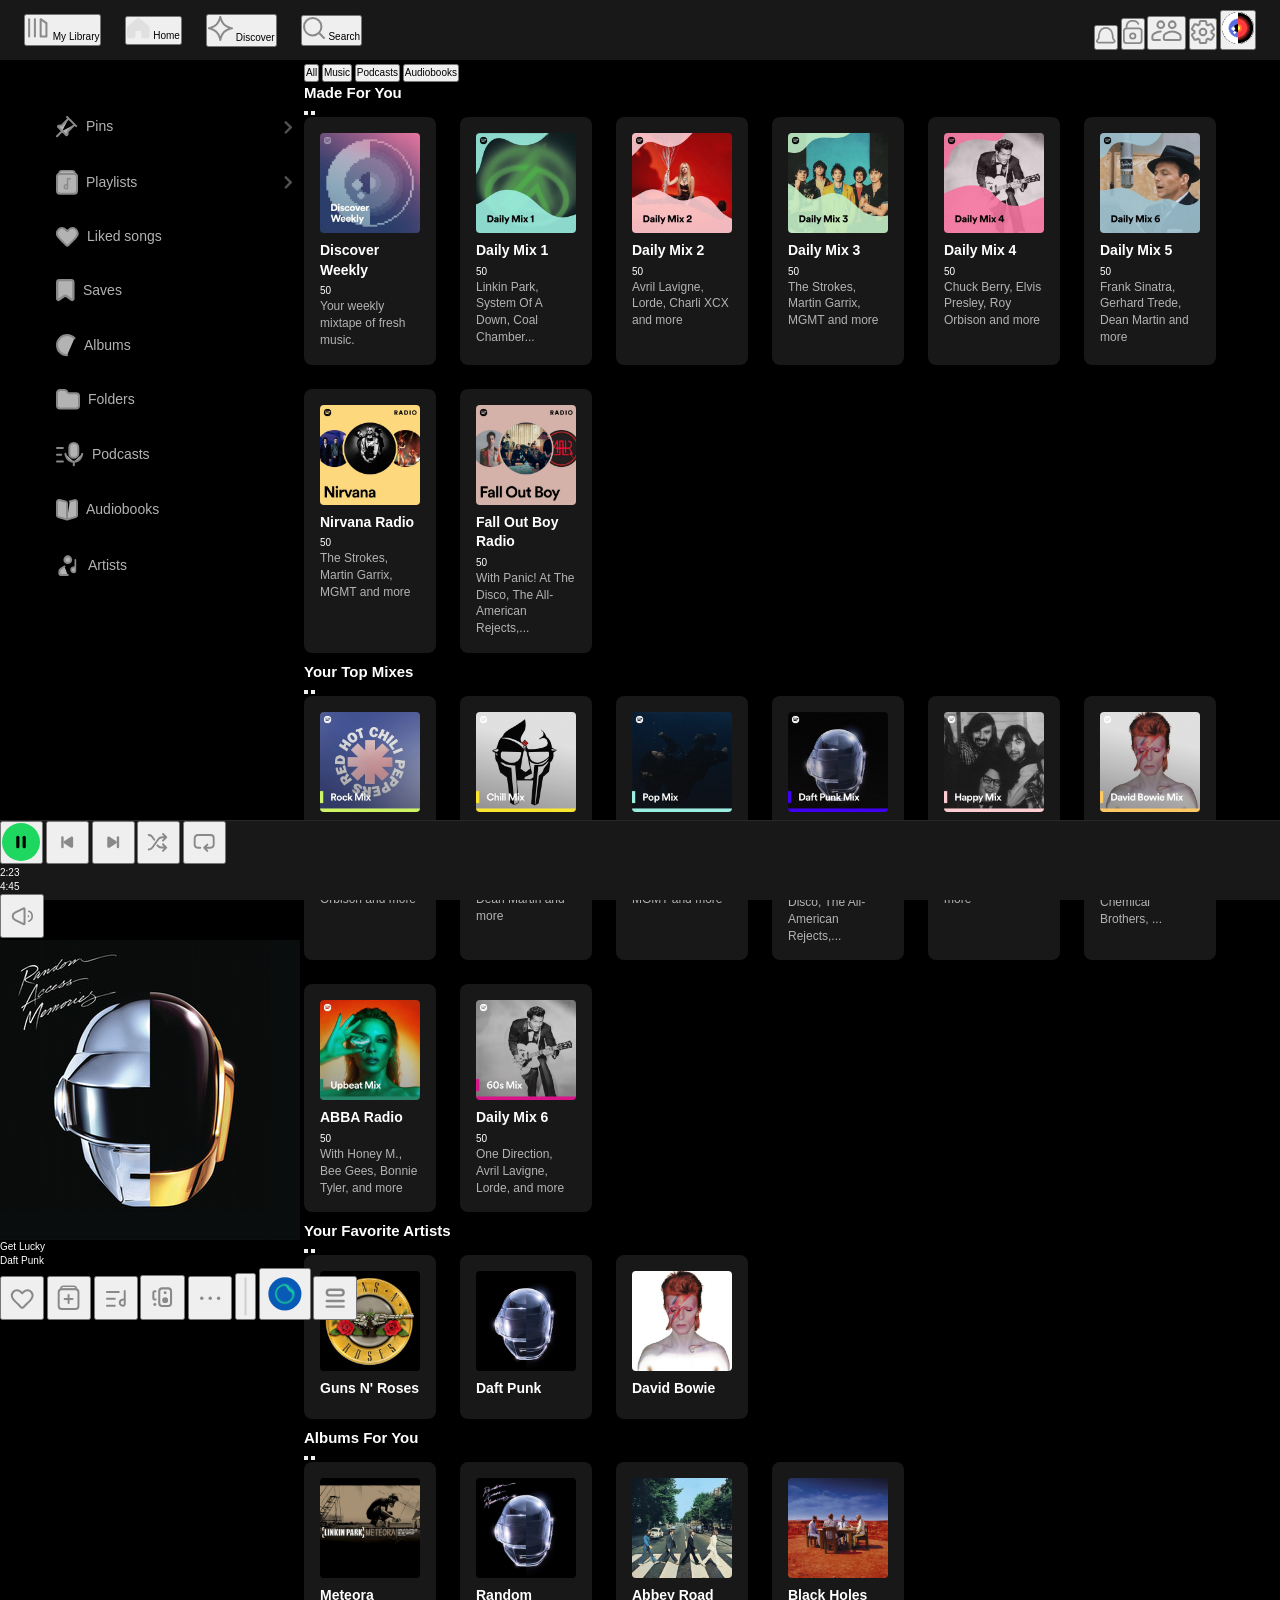
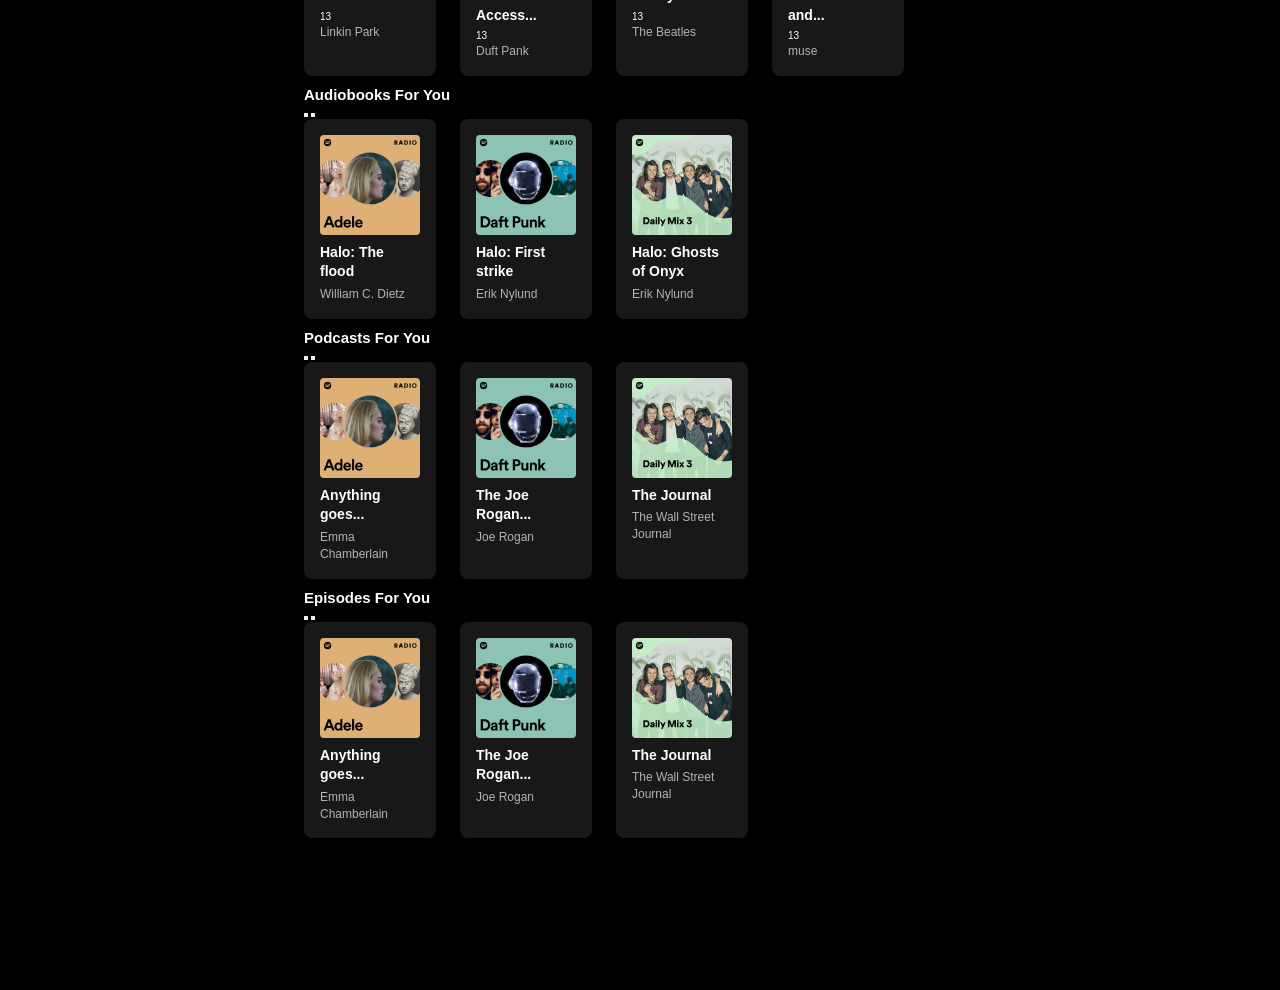
==== commit 5df9177d: "Merge pull request #12 from Ekiek/discover Discover" ====
--- a/index.html
+++ b/index.html
@@ -1,5 +1,6 @@
 <!doctype html>
 <html lang="en">
+
 <head>
   <meta charset="UTF-8">
   <meta name="viewport" content="width=device-width, initial-scale=1.0">
@@ -9,19 +10,22 @@
 
 <body>
 
-<div class="app">
-<!-- header -->
+  <div class="app">
+    <!-- header -->
     <header class="header">
       <nav class="header-nav">
         <ul class="header-list">
-          
+
           <li class="header-item">
             <button class="header-button" onclick="window.location.href='MyLibrary.html'">
               <span class="header-icon">
                 <svg width="24" height="24" viewBox="0 0 24 24" fill="none" xmlns="http://www.w3.org/2000/svg">
-                  <path d="M3.14307 3.14307V20.4299" stroke="#898989" stroke-width="2.02054" stroke-linecap="round" stroke-linejoin="round"/>
-                  <path d="M8.9054 3.14307V20.4299" stroke="#898989" stroke-width="2.02054" stroke-linecap="round" stroke-linejoin="round"/>
-                  <path d="M14.6676 20.4299V3.14307L20.4299 7.13234V20.4299H14.6676Z" stroke="#898989" stroke-width="2.02054" stroke-linecap="round" stroke-linejoin="round"/>
+                  <path d="M3.14307 3.14307V20.4299" stroke="#898989" stroke-width="2.02054" stroke-linecap="round"
+                    stroke-linejoin="round" />
+                  <path d="M8.9054 3.14307V20.4299" stroke="#898989" stroke-width="2.02054" stroke-linecap="round"
+                    stroke-linejoin="round" />
+                  <path d="M14.6676 20.4299V3.14307L20.4299 7.13234V20.4299H14.6676Z" stroke="#898989"
+                    stroke-width="2.02054" stroke-linecap="round" stroke-linejoin="round" />
                 </svg>
                 <span class=" header-text">My Library</span>
               </span>
@@ -32,7 +36,10 @@
             <button class="header-button" onclick="window.location.href='index.html'">
               <span class="header-icon">
                 <svg width="23" height="21" viewBox="0 0 23 21" fill="none" xmlns="http://www.w3.org/2000/svg">
-                  <path d="M1.17865 9.98612V17.4946C1.17865 18.4245 1.93251 19.1784 2.86243 19.1784H6.23C6.79618 19.2071 7.27095 18.7557 7.27095 18.1888V13.2814C7.27095 12.3557 8.01818 11.6037 8.94384 11.5977L13.7314 11.5667C14.6655 11.5607 15.426 12.3163 15.426 13.2505V18.2717C15.426 18.7724 15.832 19.1784 16.3327 19.1784H19.7003C20.6302 19.1784 21.3841 18.4245 21.3841 17.4946V9.98612C21.3841 9.49083 21.166 9.02066 20.7879 8.70074L12.369 1.57704C11.7412 1.04583 10.8215 1.04583 10.1937 1.57704L1.77481 8.70074C1.39671 9.02066 1.17865 9.49083 1.17865 9.98612Z" fill="#E0E0E0" stroke="#E0E0E0" stroke-width="2.3573" stroke-linecap="round" stroke-linejoin="round"/>
+                  <path
+                    d="M1.17865 9.98612V17.4946C1.17865 18.4245 1.93251 19.1784 2.86243 19.1784H6.23C6.79618 19.2071 7.27095 18.7557 7.27095 18.1888V13.2814C7.27095 12.3557 8.01818 11.6037 8.94384 11.5977L13.7314 11.5667C14.6655 11.5607 15.426 12.3163 15.426 13.2505V18.2717C15.426 18.7724 15.832 19.1784 16.3327 19.1784H19.7003C20.6302 19.1784 21.3841 18.4245 21.3841 17.4946V9.98612C21.3841 9.49083 21.166 9.02066 20.7879 8.70074L12.369 1.57704C11.7412 1.04583 10.8215 1.04583 10.1937 1.57704L1.77481 8.70074C1.39671 9.02066 1.17865 9.49083 1.17865 9.98612Z"
+                    fill="#E0E0E0" stroke="#E0E0E0" stroke-width="2.3573" stroke-linecap="round"
+                    stroke-linejoin="round" />
                 </svg>
                 <span class="header-text">Home</span>
               </span>
@@ -40,21 +47,27 @@
           </li>
 
           <li class="header-item">
-            <button class="header-button">
-              <span class="header-icon">
-                <svg width="25" height="25" viewBox="0 0 25 25" fill="none" xmlns="http://www.w3.org/2000/svg">
-                  <path d="M12.8042 21.8062C14.0298 17.441 17.441 14.0298 21.8062 12.8042L23.6011 12.3003L21.8062 11.7964C17.441 10.5708 14.0298 7.1596 12.8042 2.79443L12.3003 0.999512L11.7964 2.79443C10.5708 7.1596 7.1596 10.5708 2.79443 11.7964L0.999512 12.3003L2.79443 12.8042C7.1596 14.0298 10.5708 17.441 11.7964 21.8062L12.3003 23.6011L12.8042 21.8062Z" stroke="#898989" stroke-width="2"/>
-                </svg>
-                <span class="header-text">Discover</span>
-              </span>
-            </button>
+            <a class="header-link" href="Discover.html">
+              <button class="header-button">
+                <span class="header-icon">
+                  <svg width="25" height="25" viewBox="0 0 25 25" fill="none" xmlns="http://www.w3.org/2000/svg">
+                    <path
+                      d="M12.8042 21.8062C14.0298 17.441 17.441 14.0298 21.8062 12.8042L23.6011 12.3003L21.8062 11.7964C17.441 10.5708 14.0298 7.1596 12.8042 2.79443L12.3003 0.999512L11.7964 2.79443C10.5708 7.1596 7.1596 10.5708 2.79443 11.7964L0.999512 12.3003L2.79443 12.8042C7.1596 14.0298 10.5708 17.441 11.7964 21.8062L12.3003 23.6011L12.8042 21.8062Z"
+                      stroke="#898989" stroke-width="2" />
+                  </svg>
+                  <span class="header-text">Discover</span>
+                </span>
+              </button>
+            </a>
           </li>
 
           <li class="header-item">
             <button class="header-button" onclick="window.location.href='search.html'">
               <span class="header-icon">
                 <svg width="23" height="23" viewBox="0 0 23 23" fill="none" xmlns="http://www.w3.org/2000/svg">
-                  <path d="M15.9159 15.7929C17.4535 14.2244 18.4016 12.0759 18.4016 9.70591C18.4016 4.90343 14.5084 1.01025 9.70594 1.01025C4.90346 1.01025 1.01028 4.90343 1.01028 9.70591C1.01028 14.5084 4.90346 18.4016 9.70594 18.4016C12.1385 18.4016 14.3377 17.4027 15.9159 15.7929ZM15.9159 15.7929L21.0103 21.0103" stroke="#898989" stroke-width="2.02054" stroke-linecap="round"/>
+                  <path
+                    d="M15.9159 15.7929C17.4535 14.2244 18.4016 12.0759 18.4016 9.70591C18.4016 4.90343 14.5084 1.01025 9.70594 1.01025C4.90346 1.01025 1.01028 4.90343 1.01028 9.70591C1.01028 14.5084 4.90346 18.4016 9.70594 18.4016C12.1385 18.4016 14.3377 17.4027 15.9159 15.7929ZM15.9159 15.7929L21.0103 21.0103"
+                    stroke="#898989" stroke-width="2.02054" stroke-linecap="round" />
                 </svg>
                 <span class="header-text">Search</span>
               </span>
@@ -66,698 +79,682 @@
       <div class="header-icons">
         <button class="icon-button">
           <svg width="20" height="17" viewBox="0 0 20 17" fill="none" xmlns="http://www.w3.org/2000/svg">
-            <path d="M17.305 15.575H2.24935C1.0597 15.575 0.409813 14.1875 1.17141 13.2736L2.42592 11.7682C2.64129 11.5097 2.74882 11.1829 2.74555 10.8465C2.7249 8.7271 3.09697 0.841919 9.77719 0.841919C16.4574 0.841919 16.8295 8.7271 16.8088 10.8465C16.8056 11.1829 16.9131 11.5097 17.1285 11.7682L18.383 13.2736C19.1446 14.1875 18.4947 15.575 17.305 15.575Z" stroke="#898989" stroke-width="1.6838" stroke-linecap="round" stroke-linejoin="round"/>
+            <path
+              d="M17.305 15.575H2.24935C1.0597 15.575 0.409813 14.1875 1.17141 13.2736L2.42592 11.7682C2.64129 11.5097 2.74882 11.1829 2.74555 10.8465C2.7249 8.7271 3.09697 0.841919 9.77719 0.841919C16.4574 0.841919 16.8295 8.7271 16.8088 10.8465C16.8056 11.1829 16.9131 11.5097 17.1285 11.7682L18.383 13.2736C19.1446 14.1875 18.4947 15.575 17.305 15.575Z"
+              stroke="#898989" stroke-width="1.6838" stroke-linecap="round" stroke-linejoin="round" />
           </svg>
         </button>
 
         <button class="icon-button lock-btn">
           <svg width="20" height="24" viewBox="0 0 20 24" fill="none" xmlns="http://www.w3.org/2000/svg">
-            <path d="M14.5457 4.26552C14.7544 4.70905 15.2832 4.89939 15.7267 4.69066C16.1702 4.48192 16.3606 3.95316 16.1518 3.50963L14.5457 4.26552ZM3.61666 7.98816C4.49277 7.84598 4.49283 7.84638 4.49289 7.84675C4.49291 7.84684 4.49296 7.84719 4.49299 7.84737C4.49305 7.84773 4.49309 7.84799 4.49312 7.84814C4.49316 7.84844 4.49314 7.84833 4.49306 7.84781C4.4929 7.84676 4.49249 7.84408 4.49187 7.83981C4.49063 7.83128 4.48854 7.81644 4.48589 7.79571C4.48057 7.75421 4.47303 7.68935 4.46549 7.60449C4.45037 7.43439 4.43548 7.18627 4.43819 6.88671C4.44366 6.28146 4.52078 5.49832 4.79016 4.73233C5.05715 3.97315 5.50453 3.25206 6.24453 2.71568C6.98229 2.18093 8.08614 1.77515 9.7633 1.77515V0C7.79098 0 6.30174 0.481792 5.20273 1.27839C4.10595 2.07338 3.47285 3.12744 3.11555 4.1434C2.76065 5.15256 2.66967 6.14457 2.66311 6.87067C2.6598 7.2368 2.67792 7.5434 2.69731 7.76162C2.70702 7.87092 2.71711 7.95861 2.72511 8.02113C2.72911 8.0524 2.7326 8.07743 2.73528 8.09577C2.73661 8.10494 2.73774 8.11244 2.73863 8.11822C2.73908 8.12111 2.73947 8.12357 2.73979 8.12559C2.73995 8.1266 2.74009 8.1275 2.74022 8.1283C2.74028 8.12869 2.74036 8.1292 2.74039 8.1294C2.74047 8.12989 2.74055 8.13034 3.61666 7.98816ZM9.7633 1.77515C11.2681 1.77515 12.31 2.10211 13.0382 2.55229C13.7643 3.00119 14.2364 3.60832 14.5457 4.26552L16.1518 3.50963C15.7204 2.59289 15.0353 1.70001 13.9716 1.0424C12.91 0.386066 11.5295 0 9.7633 0V1.77515Z" fill="#898989"/>
-            <path d="M15.9763 8.43188H3.55029C2.07971 8.43188 0.887573 9.62403 0.887573 11.0946V20.4141C0.887573 21.8847 2.07971 23.0768 3.55029 23.0768H15.9763C17.4469 23.0768 18.639 21.8847 18.639 20.4141V11.0946C18.639 9.62403 17.4469 8.43188 15.9763 8.43188Z" stroke="#898989" stroke-width="1.77515"/>
-            <circle cx="9.76331" cy="15.9763" r="2.66272" stroke="#898989" stroke-width="1.77515"/>
+            <path
+              d="M14.5457 4.26552C14.7544 4.70905 15.2832 4.89939 15.7267 4.69066C16.1702 4.48192 16.3606 3.95316 16.1518 3.50963L14.5457 4.26552ZM3.61666 7.98816C4.49277 7.84598 4.49283 7.84638 4.49289 7.84675C4.49291 7.84684 4.49296 7.84719 4.49299 7.84737C4.49305 7.84773 4.49309 7.84799 4.49312 7.84814C4.49316 7.84844 4.49314 7.84833 4.49306 7.84781C4.4929 7.84676 4.49249 7.84408 4.49187 7.83981C4.49063 7.83128 4.48854 7.81644 4.48589 7.79571C4.48057 7.75421 4.47303 7.68935 4.46549 7.60449C4.45037 7.43439 4.43548 7.18627 4.43819 6.88671C4.44366 6.28146 4.52078 5.49832 4.79016 4.73233C5.05715 3.97315 5.50453 3.25206 6.24453 2.71568C6.98229 2.18093 8.08614 1.77515 9.7633 1.77515V0C7.79098 0 6.30174 0.481792 5.20273 1.27839C4.10595 2.07338 3.47285 3.12744 3.11555 4.1434C2.76065 5.15256 2.66967 6.14457 2.66311 6.87067C2.6598 7.2368 2.67792 7.5434 2.69731 7.76162C2.70702 7.87092 2.71711 7.95861 2.72511 8.02113C2.72911 8.0524 2.7326 8.07743 2.73528 8.09577C2.73661 8.10494 2.73774 8.11244 2.73863 8.11822C2.73908 8.12111 2.73947 8.12357 2.73979 8.12559C2.73995 8.1266 2.74009 8.1275 2.74022 8.1283C2.74028 8.12869 2.74036 8.1292 2.74039 8.1294C2.74047 8.12989 2.74055 8.13034 3.61666 7.98816ZM9.7633 1.77515C11.2681 1.77515 12.31 2.10211 13.0382 2.55229C13.7643 3.00119 14.2364 3.60832 14.5457 4.26552L16.1518 3.50963C15.7204 2.59289 15.0353 1.70001 13.9716 1.0424C12.91 0.386066 11.5295 0 9.7633 0V1.77515Z"
+              fill="#898989" />
+            <path
+              d="M15.9763 8.43188H3.55029C2.07971 8.43188 0.887573 9.62403 0.887573 11.0946V20.4141C0.887573 21.8847 2.07971 23.0768 3.55029 23.0768H15.9763C17.4469 23.0768 18.639 21.8847 18.639 20.4141V11.0946C18.639 9.62403 17.4469 8.43188 15.9763 8.43188Z"
+              stroke="#898989" stroke-width="1.77515" />
+            <circle cx="9.76331" cy="15.9763" r="2.66272" stroke="#898989" stroke-width="1.77515" />
           </svg>
         </button>
 
         <button class="icon-button">
           <svg width="35" height="26" viewBox="0 0 35 26" fill="none" xmlns="http://www.w3.org/2000/svg">
-            <path d="M26.5729 6.73524C26.5729 8.5951 25.0652 10.1028 23.2054 10.1028C21.3455 10.1028 19.8378 8.5951 19.8378 6.73524C19.8378 4.87539 21.3455 3.36768 23.2054 3.36768C25.0652 3.36768 26.5729 4.87539 26.5729 6.73524Z" stroke="#898989" stroke-width="2.02054"/>
-            <path d="M16.286 15.8383L17.0358 15.3384C18.8628 14.1204 21.0095 13.4705 23.2053 13.4705C25.4012 13.4705 27.5478 14.1204 29.3749 15.3384L30.1247 15.8383C31.0615 16.4629 31.6242 17.5143 31.6242 18.6403V20.3178C31.6242 21.1858 30.9206 21.8894 30.0527 21.8894H23.2053H16.3579C15.49 21.8894 14.7864 21.1858 14.7864 20.3178V18.6403C14.7864 17.5143 15.3491 16.4629 16.286 15.8383Z" stroke="#898989" stroke-width="2.02054" stroke-linecap="round" stroke-linejoin="round"/>
-            <path d="M15.1541 6.73524C15.1541 8.5951 13.6464 10.1028 11.7865 10.1028C9.92666 10.1028 8.41895 8.5951 8.41895 6.73524C8.41895 4.87539 9.92666 3.36768 11.7865 3.36768C13.6464 3.36768 15.1541 4.87539 15.1541 6.73524Z" stroke="#898989" stroke-width="2.02054"/>
-            <path d="M11.7865 13.4705C9.59068 13.4705 7.44399 14.1204 5.61695 15.3384L4.86716 15.8383C3.93031 16.4629 3.36758 17.5143 3.36758 18.6403V20.3178C3.36758 21.1858 4.07118 21.8894 4.93912 21.8894H11" stroke="#898989" stroke-width="2.02054" stroke-linecap="round" stroke-linejoin="round"/>
+            <path
+              d="M26.5729 6.73524C26.5729 8.5951 25.0652 10.1028 23.2054 10.1028C21.3455 10.1028 19.8378 8.5951 19.8378 6.73524C19.8378 4.87539 21.3455 3.36768 23.2054 3.36768C25.0652 3.36768 26.5729 4.87539 26.5729 6.73524Z"
+              stroke="#898989" stroke-width="2.02054" />
+            <path
+              d="M16.286 15.8383L17.0358 15.3384C18.8628 14.1204 21.0095 13.4705 23.2053 13.4705C25.4012 13.4705 27.5478 14.1204 29.3749 15.3384L30.1247 15.8383C31.0615 16.4629 31.6242 17.5143 31.6242 18.6403V20.3178C31.6242 21.1858 30.9206 21.8894 30.0527 21.8894H23.2053H16.3579C15.49 21.8894 14.7864 21.1858 14.7864 20.3178V18.6403C14.7864 17.5143 15.3491 16.4629 16.286 15.8383Z"
+              stroke="#898989" stroke-width="2.02054" stroke-linecap="round" stroke-linejoin="round" />
+            <path
+              d="M15.1541 6.73524C15.1541 8.5951 13.6464 10.1028 11.7865 10.1028C9.92666 10.1028 8.41895 8.5951 8.41895 6.73524C8.41895 4.87539 9.92666 3.36768 11.7865 3.36768C13.6464 3.36768 15.1541 4.87539 15.1541 6.73524Z"
+              stroke="#898989" stroke-width="2.02054" />
+            <path
+              d="M11.7865 13.4705C9.59068 13.4705 7.44399 14.1204 5.61695 15.3384L4.86716 15.8383C3.93031 16.4629 3.36758 17.5143 3.36758 18.6403V20.3178C3.36758 21.1858 4.07118 21.8894 4.93912 21.8894H11"
+              stroke="#898989" stroke-width="2.02054" stroke-linecap="round" stroke-linejoin="round" />
           </svg>
         </button>
 
         <button class="icon-button">
           <svg width="24" height="24" viewBox="0 0 24 24" fill="none" xmlns="http://www.w3.org/2000/svg">
-            <path d="M14.1164 1H9.88363C9.60145 1 9.35689 1.09167 9.14995 1.275C8.94302 1.45833 8.82074 1.6875 8.78312 1.9625L8.4445 4.52C8.19994 4.61167 7.96968 4.72167 7.75371 4.85C7.537 4.97833 7.32517 5.11583 7.11824 5.2625L4.66325 4.2725C4.39988 4.18083 4.13651 4.17167 3.87313 4.245C3.60976 4.31833 3.40283 4.47417 3.25233 4.7125L1.16418 8.26C1.01368 8.49833 0.966651 8.755 1.02309 9.03C1.07952 9.305 1.22062 9.525 1.44636 9.69L3.56273 11.2575C3.54392 11.3858 3.53451 11.5098 3.53451 11.6293V12.3718C3.53451 12.4906 3.54392 12.6142 3.56273 12.7425L1.44636 14.31C1.22062 14.475 1.07952 14.695 1.02309 14.97C0.966651 15.245 1.01368 15.5017 1.16418 15.74L3.25233 19.2875C3.38402 19.5442 3.58606 19.7048 3.85846 19.7693C4.13161 19.8331 4.39988 19.8192 4.66325 19.7275L7.11824 18.7375C7.32517 18.8842 7.54151 19.0217 7.76726 19.15C7.993 19.2783 8.21875 19.3883 8.4445 19.48L8.78312 22.0375C8.82074 22.3125 8.94302 22.5417 9.14995 22.725C9.35689 22.9083 9.60145 23 9.88363 23H14.1164C14.3986 23 14.6431 22.9083 14.85 22.725C15.057 22.5417 15.1793 22.3125 15.2169 22.0375L15.5555 19.48C15.8001 19.3883 16.0307 19.2783 16.2474 19.15C16.4634 19.0217 16.6748 18.8842 16.8818 18.7375L19.3368 19.7275C19.6001 19.8192 19.8635 19.8283 20.1269 19.755C20.3902 19.6817 20.5972 19.5258 20.7477 19.2875L22.8358 15.74C22.9863 15.5017 23.0334 15.245 22.9769 14.97C22.9205 14.695 22.7794 14.475 22.5536 14.31L20.4373 12.7425C20.4561 12.6142 20.4655 12.4906 20.4655 12.3718V11.6293C20.4655 11.5098 20.4467 11.3858 20.4091 11.2575L22.5254 9.69C22.7512 9.525 22.8923 9.305 22.9487 9.03C23.0051 8.755 22.9581 8.49833 22.8076 8.26L20.7195 4.74C20.569 4.50167 20.3575 4.34107 20.0851 4.2582C19.812 4.17607 19.5437 4.18083 19.2803 4.2725L16.8818 5.2625C16.6748 5.11583 16.4585 4.97833 16.2327 4.85C16.007 4.72167 15.7813 4.61167 15.5555 4.52L15.2169 1.9625C15.1793 1.6875 15.057 1.45833 14.85 1.275C14.6431 1.09167 14.3986 1 14.1164 1Z" stroke="#898989" stroke-width="2"/>
-            <circle cx="3.34783" cy="3.34783" r="3.34783" transform="matrix(1 0 0 -1 8.65216 15.3478)" stroke="#898989" stroke-width="2"/>
+            <path
+              d="M14.1164 1H9.88363C9.60145 1 9.35689 1.09167 9.14995 1.275C8.94302 1.45833 8.82074 1.6875 8.78312 1.9625L8.4445 4.52C8.19994 4.61167 7.96968 4.72167 7.75371 4.85C7.537 4.97833 7.32517 5.11583 7.11824 5.2625L4.66325 4.2725C4.39988 4.18083 4.13651 4.17167 3.87313 4.245C3.60976 4.31833 3.40283 4.47417 3.25233 4.7125L1.16418 8.26C1.01368 8.49833 0.966651 8.755 1.02309 9.03C1.07952 9.305 1.22062 9.525 1.44636 9.69L3.56273 11.2575C3.54392 11.3858 3.53451 11.5098 3.53451 11.6293V12.3718C3.53451 12.4906 3.54392 12.6142 3.56273 12.7425L1.44636 14.31C1.22062 14.475 1.07952 14.695 1.02309 14.97C0.966651 15.245 1.01368 15.5017 1.16418 15.74L3.25233 19.2875C3.38402 19.5442 3.58606 19.7048 3.85846 19.7693C4.13161 19.8331 4.39988 19.8192 4.66325 19.7275L7.11824 18.7375C7.32517 18.8842 7.54151 19.0217 7.76726 19.15C7.993 19.2783 8.21875 19.3883 8.4445 19.48L8.78312 22.0375C8.82074 22.3125 8.94302 22.5417 9.14995 22.725C9.35689 22.9083 9.60145 23 9.88363 23H14.1164C14.3986 23 14.6431 22.9083 14.85 22.725C15.057 22.5417 15.1793 22.3125 15.2169 22.0375L15.5555 19.48C15.8001 19.3883 16.0307 19.2783 16.2474 19.15C16.4634 19.0217 16.6748 18.8842 16.8818 18.7375L19.3368 19.7275C19.6001 19.8192 19.8635 19.8283 20.1269 19.755C20.3902 19.6817 20.5972 19.5258 20.7477 19.2875L22.8358 15.74C22.9863 15.5017 23.0334 15.245 22.9769 14.97C22.9205 14.695 22.7794 14.475 22.5536 14.31L20.4373 12.7425C20.4561 12.6142 20.4655 12.4906 20.4655 12.3718V11.6293C20.4655 11.5098 20.4467 11.3858 20.4091 11.2575L22.5254 9.69C22.7512 9.525 22.8923 9.305 22.9487 9.03C23.0051 8.755 22.9581 8.49833 22.8076 8.26L20.7195 4.74C20.569 4.50167 20.3575 4.34107 20.0851 4.2582C19.812 4.17607 19.5437 4.18083 19.2803 4.2725L16.8818 5.2625C16.6748 5.11583 16.4585 4.97833 16.2327 4.85C16.007 4.72167 15.7813 4.61167 15.5555 4.52L15.2169 1.9625C15.1793 1.6875 15.057 1.45833 14.85 1.275C14.6431 1.09167 14.3986 1 14.1164 1Z"
+              stroke="#898989" stroke-width="2" />
+            <circle cx="3.34783" cy="3.34783" r="3.34783" transform="matrix(1 0 0 -1 8.65216 15.3478)" stroke="#898989"
+              stroke-width="2" />
           </svg>
         </button>
 
         <button class="icon-button">
-          <svg width="32" height="32" viewBox="0 0 32 32" fill="none" xmlns="http://www.w3.org/2000/svg" xmlns:xlink="http://www.w3.org/1999/xlink">
-            <rect width="32" height="32" rx="16" fill="url(#pattern0_7919_2040)"/>
+          <svg width="32" height="32" viewBox="0 0 32 32" fill="none" xmlns="http://www.w3.org/2000/svg"
+            xmlns:xlink="http://www.w3.org/1999/xlink">
+            <rect width="32" height="32" rx="16" fill="url(#pattern0_7919_2040)" />
             <defs>
               <pattern id="pattern0_7919_2040" patternContentUnits="objectBoundingBox" width="1" height="1">
-                <use xlink:href="#image0_7919_2040" transform="scale(0.00208333)"/>
+                <use xlink:href="#image0_7919_2040" transform="scale(0.00208333)" />
               </pattern>
-              <image id="image0_7919_2040" width="480" height="480" preserveAspectRatio="none" xlink:href="[data-uri]"/>
+              <image id="image0_7919_2040" width="480" height="480" preserveAspectRatio="none"
+                xlink:href="[data-uri]" />
             </defs>
           </svg>
         </button>
       </div>
     </header>
     <div class="layout">
- <!-- Sidebar -->
-    <aside class="sidebar">
-    <nav class="sidebar-nav">
-      <ul class="sidebar-list">
-        
-        <li class="sidebar-item">
-          <button class="sidebar-link">
-            <span class="sidebar-icon">
-              <svg width="22" height="22" viewBox="0 0 22 22" fill="none" xmlns="http://www.w3.org/2000/svg">
-                <path d="M12.6064 2.5178L11.0885 0.999964M12.6064 2.5178L5.90599 9.21819C5.78288 9.3413 5.62208 9.41961 5.44925 9.44062L2.69595 9.77532C2.05135 9.85367 1.78005 10.6401 2.23921 11.0992L6.16776 15.0278M12.6064 2.5178L18.6777 8.58914M20.1956 10.107L18.6777 8.58914M18.6777 8.58914L11.9773 15.2895C11.8542 15.4126 11.7759 15.5734 11.7549 15.7463L11.4202 18.4996C11.3418 19.1442 10.5555 19.4155 10.0963 18.9563L6.16776 15.0278M6.16776 15.0278L0.999964 20.1956" stroke="#898989" stroke-width="2" stroke-linecap="round" stroke-linejoin="round"/>
-              </svg>
-            </span>
-            <span class="sidebar-text">Pins</span>
-            <span class="sidebar-right-icon">
-              <svg width="17" height="17" viewBox="0 0 17 17" fill="none" xmlns="http://www.w3.org/2000/svg">
-                <path d="M6.73515 13.4703L11.7865 8.41898L6.73515 3.36763" stroke="#898989" stroke-width="2.3573" stroke-linecap="round" stroke-linejoin="round"/>
-              </svg>
-            </span>
-          </button>
-        </li>
-
-        <li class="sidebar-item">
-          <button class="sidebar-link playlist-toggle">
-            <span class="sidebar-icon">
-              <svg width="22" height="25" viewBox="0 0 22 25" fill="none" xmlns="http://www.w3.org/2000/svg">
-                <rect width="20" height="20" rx="3" transform="matrix(1 0 0 -1 1 23.75)" stroke="#898989" stroke-width="2" stroke-linejoin="round"/>
-                <path d="M3 3.75H19C19 2.09315 17.6569 0.75 16 0.75H6C4.34315 0.75 3 2.09315 3 3.75Z" stroke="#898989" stroke-width="1.5" stroke-linejoin="round"/>
-                <path d="M11.5126 14.7059V9.375C11.5126 9.02982 11.7924 8.75 12.1376 8.75H14.254M11.5126 14.7059V17.7229C11.5126 18.2777 11.1187 18.7612 10.564 18.7489C9.60204 18.7275 8.25403 18.3937 8.25403 16.6912C8.25403 14.0441 11.5126 14.7059 11.5126 14.7059Z" stroke="#898989" stroke-width="1.5" stroke-linecap="round" stroke-linejoin="round"/>
-              </svg>
-            </span>
-            <span class="sidebar-text">Playlists</span>
-            <span class="sidebar-right-icon">
-              <svg width="17" height="17" viewBox="0 0 17 17" fill="none" xmlns="http://www.w3.org/2000/svg">
-                <path d="M6.73515 13.4703L11.7865 8.41898L6.73515 3.36763" stroke="#898989" stroke-width="2.3573" stroke-linecap="round" stroke-linejoin="round"/>
-              </svg>
-            </span>
-          </button>
-          <ul class="sidebar-submenu">
-
-        <li class="submenu-item">
-          <img src="./assets/icons/sidebar 2.svg">
-          <span>Chill stuff</span>
-        </li>
-
-        <li class="submenu-item">
-          <img src="./assets/icons/sidebar 2.svg">
-          <span>Rock n Roll</span>
-        </li>
-
-        <li class="submenu-item">
-          <img src="./assets/icons/sidebar 2.svg">
-          <span>The Jux Box</span>
-        </li>
-
-        <li class="submenu-item">
-          <img src="./assets/icons/sidebar 2.svg">
-          <span>Selected Linkin Park</span>
-        </li>
-
-        <li class="submenu-item">
-          <img src="./assets/icons/sidebar 2.svg">
-          <span>Vibe</span>
-        </li>
-
-      </ul>
-
-            <li class="sidebar-item">
-          <button class="sidebar-link">
-            <span class="sidebar-icon">
-              <svg width="23" height="20" viewBox="0 0 23 20" fill="none" xmlns="http://www.w3.org/2000/svg">
-                <path d="M13.1336 2.36517L11.2698 4.17112L9.40593 2.36518C7.45157 0.471504 4.31642 0.57606 2.49256 2.59574C0.7228 4.55551 0.47915 7.49092 2.08172 9.58963C2.27865 9.84753 2.47228 10.0945 2.65656 10.3206C3.823 11.7515 6.36801 14.2505 7.64315 15.5916C8.58524 16.5824 9.43207 17.4087 10.07 18.0106C10.7438 18.6462 11.7837 18.6323 12.4587 17.9981C13.6351 16.8927 15.439 15.171 16.7097 13.8346C17.9848 12.4935 18.7165 11.7515 19.883 10.3206C20.0672 10.0945 20.2609 9.84753 20.4578 9.58963C22.0604 7.49092 21.8167 4.55551 20.047 2.59574C18.2231 0.57606 15.088 0.471502 13.1336 2.36517Z" stroke="#898989" stroke-width="2.02054" stroke-linecap="round" stroke-linejoin="round"/>
-              </svg>
-            </span>
-            <span class="sidebar-text">Liked songs</span>
-          </button>
-        </li>
-
-        <li class="sidebar-item">
-          <button class="sidebar-link">
-            <span class="sidebar-icon">
-              <svg width="19" height="23" viewBox="0 0 19 23" fill="none" xmlns="http://www.w3.org/2000/svg">
-                <path d="M1.15979 3.47961V19.7834C1.15979 20.7268 2.22612 21.2756 2.99379 20.7272L7.93045 17.201C8.737 16.6249 9.82049 16.6249 10.627 17.201L15.5637 20.7272C16.3314 21.2756 17.3977 20.7268 17.3977 19.7834V3.47961C17.3977 2.19848 16.3591 1.15991 15.078 1.15991H3.47949C2.19836 1.15991 1.15979 2.19848 1.15979 3.47961Z" stroke="#898989" stroke-width="2.3197"/>
-              </svg>
-            </span>
-            <span class="sidebar-text">Saves</span>
-          </button>
-        </li>
-
-        <li class="sidebar-item">
-          <button class="sidebar-link">
-            <span class="sidebar-icon">
-              <svg width="20" height="23" viewBox="0 0 20 23" fill="none" xmlns="http://www.w3.org/2000/svg">
-                <circle cx="11.1131" cy="11.1131" r="2.75528" stroke="#898989" stroke-width="2.02054"/>
-                <path d="M11.113 21.2157C5.53339 21.2157 1.01025 16.6925 1.01025 11.113C1.01025 5.53339 5.53339 1.01025 11.113 1.01025C14.0256 1.01025 16.6503 2.24282 18.4941 4.21481" stroke="#898989" stroke-width="2.02054" stroke-linecap="round"/>
-              </svg>
-            </span>
-            <span class="sidebar-text">Albums</span>
-          </button>
-        </li>
-
-        <li class="sidebar-item">
-          <button class="sidebar-link">
-            <span class="sidebar-icon">
-              <svg width="24" height="21" viewBox="0 0 24 21" fill="none" xmlns="http://www.w3.org/2000/svg">
-                <path d="M23 16.5C23 18.1569 21.6569 19.5 20 19.5H4C2.34315 19.5 1 18.1569 1 16.5V4.3V4C1 2.34314 2.34315 1 4 1H8.35962C9.38179 1 10.3336 1.52046 10.8853 2.381L11.2301 2.919C11.7818 3.77954 12.7336 4.3 13.7558 4.3H20C21.6569 4.3 23 5.64315 23 7.3V16.5Z" stroke="#898989" stroke-width="2" stroke-linejoin="round"/>
-              </svg>
-            </span>
-            <span class="sidebar-text">Folders</span>
-          </button>
-        </li>
-
-        <li class="sidebar-item">
-          <button class="sidebar-link">
-            <span class="sidebar-icon">
-              <svg width="28" height="25" viewBox="0 0 28 25" fill="none" xmlns="http://www.w3.org/2000/svg">
-                <path d="M13.3611 5.45512V11.3846C13.3611 13.8406 15.3521 15.8316 17.8082 15.8316C20.2642 15.8316 22.2552 13.8406 22.2552 11.3846V10.3963V5.45513C22.2552 2.99908 20.2642 1.00806 17.8082 1.00806C15.3521 1.00806 13.3611 2.99907 13.3611 5.45512Z" stroke="#898989" stroke-width="2.016" stroke-linecap="round"/>
-                <path d="M9.40808 11.8784C9.40808 11.8784 10.3963 19.7843 17.8081 19.7843M17.8081 19.7843C25.2199 19.7843 26.2081 11.8784 26.2081 11.8784M17.8081 19.7843V23.2432" stroke="#898989" stroke-width="2.016" stroke-linecap="round"/>
-                <path d="M1.00806 6.0481H6.88807" stroke="#898989" stroke-width="2.016" stroke-linecap="round"/>
-                <path d="M1.00806 12.7681H5.20807" stroke="#898989" stroke-width="2.016" stroke-linecap="round"/>
-                <path d="M1.00806 19.488H6.88807" stroke="#898989" stroke-width="2.016" stroke-linecap="round"/>
-              </svg>
-            </span>
-            <span class="sidebar-text">Podcasts</span>
-          </button>
-        </li>
-
-        <li class="sidebar-item">
-          <button class="sidebar-link">
-            <span class="sidebar-icon">
-              <svg width="22" height="22" viewBox="0 0 22 22" fill="none" xmlns="http://www.w3.org/2000/svg">
-                <path d="M11 20.4829L2.4624 18.1003C1.59791 17.8591 1 17.0715 1 16.1739V3.0014C1 1.71383 2.19893 0.761731 3.45303 1.05338L9.45303 2.44873C10.3589 2.6594 11 3.4667 11 4.39674V20.4829ZM11 20.4829L19.5376 18.1003C20.4021 17.8591 21 17.0715 21 16.1739V3.0654C21 1.75774 19.7657 0.801847 18.4996 1.129L13.8 2.34338" stroke="#898989" stroke-width="2" stroke-linecap="round" stroke-linejoin="round"/>
-              </svg>
-            </span>
-            <span class="sidebar-text">Audiobooks</span>
-          </button>
-        </li>
-
-        <li class="sidebar-item">
-          <button class="sidebar-link">
-            <span class="sidebar-icon">
-              <svg width="24" height="26" viewBox="0 0 24 26" fill="none" xmlns="http://www.w3.org/2000/svg">
-                <path d="M15.1541 6.73524C15.1541 8.5951 13.6464 10.1028 11.7865 10.1028C9.92666 10.1028 8.41895 8.5951 8.41895 6.73524C8.41895 4.87539 9.92666 3.36768 11.7865 3.36768C13.6464 3.36768 15.1541 4.87539 15.1541 6.73524Z" stroke="#898989" stroke-width="2.02054"/>
-                <path d="M8.41891 13.4705L4.86713 15.8383C3.93028 16.4629 3.36755 17.5143 3.36755 18.6403V20.3178C3.36755 21.1858 4.07115 21.8894 4.93909 21.8894H11.7865" stroke="#898989" stroke-width="2.02054" stroke-linecap="round" stroke-linejoin="round"/>
-                <path d="M19.3635 6.73535V14.3124M19.3635 14.3124V18.0754C19.3635 18.8245 18.83 19.4779 18.0813 19.4543C16.843 19.4153 15.1541 18.9712 15.1541 16.8381C15.1541 13.4705 19.3635 14.3124 19.3635 14.3124Z" stroke="#898989" stroke-width="1.68378" stroke-linecap="round" stroke-linejoin="round"/>
-              </svg>
-            </span>
-            <span class="sidebar-text">Artists</span>
-          </button>
-        </li>
-
-      </ul>
-    </nav>
-  </aside>
-
-  <!-- main -->
-  <div class="main">
-    <!-- scrollable -->
-    <main class="content">
-      <!-- filters -->
-      <div class="filters">
-        <button class="chip chip-active">All</button>
-        <button class="chip">Music</button>
-        <button class="chip">Podcasts</button>
-        <button class="chip">Audiobooks</button>
+      <!-- Sidebar -->
+      <aside class="sidebar">
+        <nav class="sidebar-nav">
+          <ul class="sidebar-list">
+
+            <li class="sidebar-item">
+              <button class="sidebar-link">
+                <span class="sidebar-icon">
+                  <svg width="22" height="22" viewBox="0 0 22 22" fill="none" xmlns="http://www.w3.org/2000/svg">
+                    <path
+                      d="M12.6064 2.5178L11.0885 0.999964M12.6064 2.5178L5.90599 9.21819C5.78288 9.3413 5.62208 9.41961 5.44925 9.44062L2.69595 9.77532C2.05135 9.85367 1.78005 10.6401 2.23921 11.0992L6.16776 15.0278M12.6064 2.5178L18.6777 8.58914M20.1956 10.107L18.6777 8.58914M18.6777 8.58914L11.9773 15.2895C11.8542 15.4126 11.7759 15.5734 11.7549 15.7463L11.4202 18.4996C11.3418 19.1442 10.5555 19.4155 10.0963 18.9563L6.16776 15.0278M6.16776 15.0278L0.999964 20.1956"
+                      stroke="#898989" stroke-width="2" stroke-linecap="round" stroke-linejoin="round" />
+                  </svg>
+                </span>
+                <span class="sidebar-text">Pins</span>
+                <span class="sidebar-right-icon">
+                  <svg width="17" height="17" viewBox="0 0 17 17" fill="none" xmlns="http://www.w3.org/2000/svg">
+                    <path d="M6.73515 13.4703L11.7865 8.41898L6.73515 3.36763" stroke="#898989" stroke-width="2.3573"
+                      stroke-linecap="round" stroke-linejoin="round" />
+                  </svg>
+                </span>
+              </button>
+            </li>
+
+            <li class="sidebar-item">
+              <button class="sidebar-link playlist-toggle">
+                <span class="sidebar-icon">
+                  <svg width="22" height="25" viewBox="0 0 22 25" fill="none" xmlns="http://www.w3.org/2000/svg">
+                    <rect width="20" height="20" rx="3" transform="matrix(1 0 0 -1 1 23.75)" stroke="#898989"
+                      stroke-width="2" stroke-linejoin="round" />
+                    <path d="M3 3.75H19C19 2.09315 17.6569 0.75 16 0.75H6C4.34315 0.75 3 2.09315 3 3.75Z"
+                      stroke="#898989" stroke-width="1.5" stroke-linejoin="round" />
+                    <path
+                      d="M11.5126 14.7059V9.375C11.5126 9.02982 11.7924 8.75 12.1376 8.75H14.254M11.5126 14.7059V17.7229C11.5126 18.2777 11.1187 18.7612 10.564 18.7489C9.60204 18.7275 8.25403 18.3937 8.25403 16.6912C8.25403 14.0441 11.5126 14.7059 11.5126 14.7059Z"
+                      stroke="#898989" stroke-width="1.5" stroke-linecap="round" stroke-linejoin="round" />
+                  </svg>
+                </span>
+                <span class="sidebar-text">Playlists</span>
+                <span class="sidebar-right-icon">
+                  <svg width="17" height="17" viewBox="0 0 17 17" fill="none" xmlns="http://www.w3.org/2000/svg">
+                    <path d="M6.73515 13.4703L11.7865 8.41898L6.73515 3.36763" stroke="#898989" stroke-width="2.3573"
+                      stroke-linecap="round" stroke-linejoin="round" />
+                  </svg>
+                </span>
+              </button>
+              <ul class="sidebar-submenu">
+
+                <li class="submenu-item">
+                  <img src="./assets/icons/sidebar 2.svg">
+                  <span>Chill stuff</span>
+                </li>
+
+                <li class="submenu-item">
+                  <img src="./assets/icons/sidebar 2.svg">
+                  <span>Rock n Roll</span>
+                </li>
+
+                <li class="submenu-item">
+                  <img src="./assets/icons/sidebar 2.svg">
+                  <span>The Jux Box</span>
+                </li>
+
+                <li class="submenu-item">
+                  <img src="./assets/icons/sidebar 2.svg">
+                  <span>Selected Linkin Park</span>
+                </li>
+
+                <li class="submenu-item">
+                  <img src="./assets/icons/sidebar 2.svg">
+                  <span>Vibe</span>
+                </li>
+
+              </ul>
+
+            <li class="sidebar-item">
+              <button class="sidebar-link">
+                <span class="sidebar-icon">
+                  <svg width="23" height="20" viewBox="0 0 23 20" fill="none" xmlns="http://www.w3.org/2000/svg">
+                    <path
+                      d="M13.1336 2.36517L11.2698 4.17112L9.40593 2.36518C7.45157 0.471504 4.31642 0.57606 2.49256 2.59574C0.7228 4.55551 0.47915 7.49092 2.08172 9.58963C2.27865 9.84753 2.47228 10.0945 2.65656 10.3206C3.823 11.7515 6.36801 14.2505 7.64315 15.5916C8.58524 16.5824 9.43207 17.4087 10.07 18.0106C10.7438 18.6462 11.7837 18.6323 12.4587 17.9981C13.6351 16.8927 15.439 15.171 16.7097 13.8346C17.9848 12.4935 18.7165 11.7515 19.883 10.3206C20.0672 10.0945 20.2609 9.84753 20.4578 9.58963C22.0604 7.49092 21.8167 4.55551 20.047 2.59574C18.2231 0.57606 15.088 0.471502 13.1336 2.36517Z"
+                      stroke="#898989" stroke-width="2.02054" stroke-linecap="round" stroke-linejoin="round" />
+                  </svg>
+                </span>
+                <span class="sidebar-text">Liked songs</span>
+              </button>
+            </li>
+
+            <li class="sidebar-item">
+              <button class="sidebar-link">
+                <span class="sidebar-icon">
+                  <svg width="19" height="23" viewBox="0 0 19 23" fill="none" xmlns="http://www.w3.org/2000/svg">
+                    <path
+                      d="M1.15979 3.47961V19.7834C1.15979 20.7268 2.22612 21.2756 2.99379 20.7272L7.93045 17.201C8.737 16.6249 9.82049 16.6249 10.627 17.201L15.5637 20.7272C16.3314 21.2756 17.3977 20.7268 17.3977 19.7834V3.47961C17.3977 2.19848 16.3591 1.15991 15.078 1.15991H3.47949C2.19836 1.15991 1.15979 2.19848 1.15979 3.47961Z"
+                      stroke="#898989" stroke-width="2.3197" />
+                  </svg>
+                </span>
+                <span class="sidebar-text">Saves</span>
+              </button>
+            </li>
+
+            <li class="sidebar-item">
+              <button class="sidebar-link">
+                <span class="sidebar-icon">
+                  <svg width="20" height="23" viewBox="0 0 20 23" fill="none" xmlns="http://www.w3.org/2000/svg">
+                    <circle cx="11.1131" cy="11.1131" r="2.75528" stroke="#898989" stroke-width="2.02054" />
+                    <path
+                      d="M11.113 21.2157C5.53339 21.2157 1.01025 16.6925 1.01025 11.113C1.01025 5.53339 5.53339 1.01025 11.113 1.01025C14.0256 1.01025 16.6503 2.24282 18.4941 4.21481"
+                      stroke="#898989" stroke-width="2.02054" stroke-linecap="round" />
+                  </svg>
+                </span>
+                <span class="sidebar-text">Albums</span>
+              </button>
+            </li>
+
+            <li class="sidebar-item">
+              <button class="sidebar-link">
+                <span class="sidebar-icon">
+                  <svg width="24" height="21" viewBox="0 0 24 21" fill="none" xmlns="http://www.w3.org/2000/svg">
+                    <path
+                      d="M23 16.5C23 18.1569 21.6569 19.5 20 19.5H4C2.34315 19.5 1 18.1569 1 16.5V4.3V4C1 2.34314 2.34315 1 4 1H8.35962C9.38179 1 10.3336 1.52046 10.8853 2.381L11.2301 2.919C11.7818 3.77954 12.7336 4.3 13.7558 4.3H20C21.6569 4.3 23 5.64315 23 7.3V16.5Z"
+                      stroke="#898989" stroke-width="2" stroke-linejoin="round" />
+                  </svg>
+                </span>
+                <span class="sidebar-text">Folders</span>
+              </button>
+            </li>
+
+            <li class="sidebar-item">
+              <button class="sidebar-link">
+                <span class="sidebar-icon">
+                  <svg width="28" height="25" viewBox="0 0 28 25" fill="none" xmlns="http://www.w3.org/2000/svg">
+                    <path
+                      d="M13.3611 5.45512V11.3846C13.3611 13.8406 15.3521 15.8316 17.8082 15.8316C20.2642 15.8316 22.2552 13.8406 22.2552 11.3846V10.3963V5.45513C22.2552 2.99908 20.2642 1.00806 17.8082 1.00806C15.3521 1.00806 13.3611 2.99907 13.3611 5.45512Z"
+                      stroke="#898989" stroke-width="2.016" stroke-linecap="round" />
+                    <path
+                      d="M9.40808 11.8784C9.40808 11.8784 10.3963 19.7843 17.8081 19.7843M17.8081 19.7843C25.2199 19.7843 26.2081 11.8784 26.2081 11.8784M17.8081 19.7843V23.2432"
+                      stroke="#898989" stroke-width="2.016" stroke-linecap="round" />
+                    <path d="M1.00806 6.0481H6.88807" stroke="#898989" stroke-width="2.016" stroke-linecap="round" />
+                    <path d="M1.00806 12.7681H5.20807" stroke="#898989" stroke-width="2.016" stroke-linecap="round" />
+                    <path d="M1.00806 19.488H6.88807" stroke="#898989" stroke-width="2.016" stroke-linecap="round" />
+                  </svg>
+                </span>
+                <span class="sidebar-text">Podcasts</span>
+              </button>
+            </li>
+
+            <li class="sidebar-item">
+              <button class="sidebar-link">
+                <span class="sidebar-icon">
+                  <svg width="22" height="22" viewBox="0 0 22 22" fill="none" xmlns="http://www.w3.org/2000/svg">
+                    <path
+                      d="M11 20.4829L2.4624 18.1003C1.59791 17.8591 1 17.0715 1 16.1739V3.0014C1 1.71383 2.19893 0.761731 3.45303 1.05338L9.45303 2.44873C10.3589 2.6594 11 3.4667 11 4.39674V20.4829ZM11 20.4829L19.5376 18.1003C20.4021 17.8591 21 17.0715 21 16.1739V3.0654C21 1.75774 19.7657 0.801847 18.4996 1.129L13.8 2.34338"
+                      stroke="#898989" stroke-width="2" stroke-linecap="round" stroke-linejoin="round" />
+                  </svg>
+                </span>
+                <span class="sidebar-text">Audiobooks</span>
+              </button>
+            </li>
+
+            <li class="sidebar-item">
+              <button class="sidebar-link">
+                <span class="sidebar-icon">
+                  <svg width="24" height="26" viewBox="0 0 24 26" fill="none" xmlns="http://www.w3.org/2000/svg">
+                    <path
+                      d="M15.1541 6.73524C15.1541 8.5951 13.6464 10.1028 11.7865 10.1028C9.92666 10.1028 8.41895 8.5951 8.41895 6.73524C8.41895 4.87539 9.92666 3.36768 11.7865 3.36768C13.6464 3.36768 15.1541 4.87539 15.1541 6.73524Z"
+                      stroke="#898989" stroke-width="2.02054" />
+                    <path
+                      d="M8.41891 13.4705L4.86713 15.8383C3.93028 16.4629 3.36755 17.5143 3.36755 18.6403V20.3178C3.36755 21.1858 4.07115 21.8894 4.93909 21.8894H11.7865"
+                      stroke="#898989" stroke-width="2.02054" stroke-linecap="round" stroke-linejoin="round" />
+                    <path
+                      d="M19.3635 6.73535V14.3124M19.3635 14.3124V18.0754C19.3635 18.8245 18.83 19.4779 18.0813 19.4543C16.843 19.4153 15.1541 18.9712 15.1541 16.8381C15.1541 13.4705 19.3635 14.3124 19.3635 14.3124Z"
+                      stroke="#898989" stroke-width="1.68378" stroke-linecap="round" stroke-linejoin="round" />
+                  </svg>
+                </span>
+                <span class="sidebar-text">Artists</span>
+              </button>
+            </li>
+
+          </ul>
+        </nav>
+      </aside>
+
+      <!-- main -->
+      <div class="main">
+        <!-- scrollable -->
+        <main class="content">
+          <!-- filters -->
+          <div class="filters">
+            <button class="chip chip-active">All</button>
+            <button class="chip">Music</button>
+            <button class="chip">Podcasts</button>
+            <button class="chip">Audiobooks</button>
+          </div>
+
+          <!-- section -->
+          <section class="section">
+
+            <div class="section-header">
+              <h2 class="section-title">Made For You</h2>
+              <div class="slider-arrows">
+                <button class="arrow arrow-left"></button>
+                <button class="arrow arrow-right"></button>
+              </div>
+            </div>
+            <div class="cards-scroll">
+              <div class="card-list">
+
+                <div class="card">
+                  <img src="./assets/images/1.png" alt="playlist cover" class="card-image">
+                  <div class="card-meta">
+                    <h3 class="card-title">Discover Weekly</h3>
+                    <span class="card-badge">50</span>
+                  </div>
+                  <p class="card-subtitle">Your weekly mixtape of fresh music.</p>
+                </div>
+
+                <div class="card">
+                  <img src="./assets/images/2.png" alt="playlist cover" class="card-image">
+                  <div class="card-meta">
+                    <h3 class="card-title">Daily Mix 1</h3>
+                    <span class="card-badge">50</span>
+                  </div>
+                  <p class="card-subtitle">Linkin Park, System Of A Down, Coal Chamber...</p>
+                </div>
+
+                <div class="card">
+                  <img src="./assets/images/3.png" alt="playlist cover" class="card-image">
+                  <div class="card-meta">
+                    <h3 class="card-title">Daily Mix 2</h3>
+                    <span class="card-badge">50</span>
+                  </div>
+                  <p class="card-subtitle">Avril Lavigne, Lorde, Charli XCX and more</p>
+                </div>
+
+                <div class="card">
+                  <img src="./assets/images/4.png" alt="playlist cover" class="card-image">
+                  <div class="card-meta">
+                    <h3 class="card-title">Daily Mix 3</h3>
+                    <span class="card-badge">50</span>
+                  </div>
+                  <p class="card-subtitle">The Strokes, Martin Garrix, MGMT and more</p>
+                </div>
+
+                <div class="card">
+                  <img src="./assets/images/5.png" alt="playlist cover" class="card-image">
+                  <div class="card-meta">
+                    <h3 class="card-title">Daily Mix 4</h3>
+                    <span class="card-badge">50</span>
+                  </div>
+                  <p class="card-subtitle">Chuck Berry, Elvis Presley, Roy Orbison and more</p>
+                </div>
+
+                <div class="card">
+                  <img src="./assets/images/6.png" alt="playlist cover" class="card-image">
+                  <div class="card-meta">
+                    <h3 class="card-title">Daily Mix 5</h3>
+                    <span class="card-badge">50</span>
+                  </div>
+                  <p class="card-subtitle">Frank Sinatra, Gerhard Trede, Dean Martin and more</p>
+                </div>
+
+                <div class="card">
+                  <img src="./assets/images/7.png" alt="playlist cover" class="card-image">
+                  <div class="card-meta">
+                    <h3 class="card-title">Nirvana Radio</h3>
+                    <span class="card-badge">50</span>
+                  </div>
+                  <p class="card-subtitle">The Strokes, Martin Garrix, MGMT and more</p>
+                </div>
+
+                <div class="card">
+                  <img src="./assets/images/8.png" alt="playlist cover" class="card-image">
+                  <div class="card-meta">
+                    <h3 class="card-title">Fall Out Boy Radio</h3>
+                    <span class="card-badge">50</span>
+                  </div>
+                  <p class="card-subtitle">With Panic! At The Disco, The All-American Rejects,...</p>
+                </div>
+              </div>
+            </div>
+          </section>
+          <section class="section">
+            <div class="section-header">
+              <h2 class="section-title">Your Top Mixes</h2>
+              <div class="slider-arrows">
+                <button class="arrow arrow-left"></button>
+                <button class="arrow arrow-right"></button>
+              </div>
+            </div>
+            <div class="cards-scroll">
+              <div class="card-list">
+                <div class="card">
+                  <img src="./assets/images/9.png" alt="playlist cover" class="card-image">
+                  <div class="card-meta">
+                    <h3 class="card-title">Daily Mix 4</h3>
+                    <span class="card-badge">50</span>
+                  </div>
+                  <p class="card-subtitle">Chuck Berry, Elvis Presley, Roy Orbison and more</p>
+                </div>
+
+                <div class="card">
+                  <img src="./assets/images/10.png" alt="playlist cover" class="card-image">
+                  <div class="card-meta">
+                    <h3 class="card-title">Daily Mix 5</h3>
+                    <span class="card-badge">50</span>
+                  </div>
+                  <p class="card-subtitle">Frank Sinatra, Gerhard Trede, Dean Martin and more</p>
+                </div>
+
+                <div class="card">
+                  <img src="./assets/images/11.png" alt="playlist cover" class="card-image">
+                  <div class="card-meta">
+                    <h3 class="card-title">Nirvana Radio</h3>
+                    <span class="card-badge">50</span>
+                  </div>
+                  <p class="card-subtitle">The Strokes, Martin Garrix, MGMT and more</p>
+                </div>
+
+                <div class="card">
+                  <img src="./assets/images/12.png" alt="playlist cover" class="card-image">
+                  <div class="card-meta">
+                    <h3 class="card-title">Fall Out Boy Radio</h3>
+                    <span class="card-badge">50</span>
+                  </div>
+                  <p class="card-subtitle">With Panic! At The Disco, The All-American Rejects,...</p>
+                </div>
+
+                <div class="card">
+                  <img src="./assets/images/13.png" alt="playlist cover" class="card-image">
+                  <div class="card-meta">
+                    <h3 class="card-title">Adele Radio</h3>
+                    <span class="card-badge">50</span>
+                  </div>
+                  <p class="card-subtitle">With Sia, Sam Smith, P!nk and more</p>
+                </div>
+
+                <div class="card">
+                  <img src="./assets/images/14.png" alt="playlist cover" class="card-image">
+                  <div class="card-meta">
+                    <h3 class="card-title">Daft Punk Radio</h3>
+                    <span class="card-badge">50</span>
+                  </div>
+                  <p class="card-subtitle">With Justice, The Chemical Brothers, ...</p>
+                </div>
+
+                <div class="card">
+                  <img src="./assets/images/15.png" alt="playlist cover" class="card-image">
+                  <div class="card-meta">
+                    <h3 class="card-title">ABBA Radio</h3>
+                    <span class="card-badge">50</span>
+                  </div>
+                  <p class="card-subtitle">With Honey M., Bee Gees, Bonnie Tyler, and more</p>
+                </div>
+
+                <div class="card">
+                  <img src="./assets/images/16.png" alt="playlist cover" class="card-image">
+                  <div class="card-meta">
+                    <h3 class="card-title">Daily Mix 6</h3>
+                    <span class="card-badge">50</span>
+                  </div>
+                  <p class="card-subtitle">One Direction, Avril Lavigne, Lorde, and more</p>
+                </div>
+              </div>
+            </div>
+          </section>
+
+          <section class="section">
+            <div class="section-header">
+              <h2 class="section-title">Your Favorite Artists</h2>
+              <div class="slider-arrows">
+                <button class="arrow arrow-left"></button>
+                <button class="arrow arrow-right"></button>
+              </div>
+            </div>
+            <div class="cards-scroll">
+              <div class="card-list">
+                <div class="card">
+                  <img src="./assets/images/17.png" alt="playlist cover" class="card-image">
+                  <h3 class="card-title">Guns N' Roses</h3>
+                </div>
+                <div class="card">
+                  <img src="./assets/images/18.png" alt="playlist cover" class="card-image">
+                  <h3 class="card-title">Daft Punk</h3>
+                </div>
+                <div class="card">
+                  <img src="./assets/images/19.png" alt="playlist cover" class="card-image">
+                  <h3 class="card-title">David Bowie</h3>
+                </div>
+              </div>
+            </div>
+          </section>
+
+          <section class="section">
+            <div class="section-header">
+              <h2 class="section-title">Albums For You</h2>
+              <div class="slider-arrows">
+                <button class="arrow arrow-left"></button>
+                <button class="arrow arrow-right"></button>
+              </div>
+            </div>
+            <div class="cards-scroll">
+              <div class="card-list">
+                <div class="card">
+                  <img src="./assets/images/20.png" alt="playlist cover" class="card-image">
+                  <div class="card-meta">
+                    <h3 class="card-title">Meteora</h3>
+                    <span class="card-badge">13</span>
+                  </div>
+                  <p class="card-subtitle">Linkin Park</p>
+                </div>
+
+                <div class="card">
+                  <img src="./assets/images/21.png" alt="playlist cover" class="card-image">
+                  <div class="card-meta">
+                    <h3 class="card-title">Random Access...</h3>
+                    <span class="card-badge">13</span>
+                  </div>
+                  <p class="card-subtitle">Duft Pank</p>
+                </div>
+
+                <div class="card">
+                  <img src="./assets/images/22.png" alt="playlist cover" class="card-image">
+                  <div class="card-meta">
+                    <h3 class="card-title">Abbey Road</h3>
+                    <span class="card-badge">13</span>
+                  </div>
+                  <p class="card-subtitle">The Beatles</p>
+                </div>
+
+                <div class="card">
+                  <img src="./assets/images/23.png" alt="playlist cover" class="card-image">
+                  <div class="card-meta">
+                    <h3 class="card-title">Black Holes and...</h3>
+                    <span class="card-badge">13</span>
+                  </div>
+                  <p class="card-subtitle">muse</p>
+                </div>
+              </div>
+            </div>
+          </section>
+
+          <section class="section">
+            <div class="section-header">
+              <h2 class="section-title">Audiobooks For You</h2>
+              <div class="slider-arrows">
+                <button class="arrow arrow-left"></button>
+                <button class="arrow arrow-right"></button>
+              </div>
+            </div>
+            <div class="cards-scroll">
+              <div class="card-list">
+                <div class="card">
+                  <img src="./assets/images/24.png" alt="playlist cover" class="card-image">
+                  <h3 class="card-title">Halo: The flood</h3>
+                  <p class="card-subtitle">William C. Dietz</p>
+                </div>
+                <div class="card">
+                  <img src="./assets/images/25.png" alt="playlist cover" class="card-image">
+                  <h3 class="card-title">Halo: First strike</h3>
+                  <p class="card-subtitle">Erik Nylund</p>
+                </div>
+                <div class="card">
+                  <img src="./assets/images/26.png" alt="playlist cover" class="card-image">
+                  <h3 class="card-title">Halo: Ghosts of Onyx</h3>
+                  <p class="card-subtitle">Erik Nylund</p>
+                </div>
+              </div>
+            </div>
+          </section>
+
+          <section class="section">
+            <div class="section-header">
+              <h2 class="section-title">Podcasts For You</h2>
+              <div class="slider-arrows">
+                <button class="arrow arrow-left"></button>
+                <button class="arrow arrow-right"></button>
+              </div>
+            </div>
+            <div class="cards-scroll">
+              <div class="card-list">
+                <div class="card">
+                  <img src="./assets/images/24.png" alt="playlist cover" class="card-image">
+                  <h3 class="card-title">Anything goes...</h3>
+                  <p class="card-subtitle">Emma Chamberlain</p>
+                </div>
+                <div class="card">
+                  <img src="./assets/images/25.png" alt="playlist cover" class="card-image">
+                  <h3 class="card-title">The Joe Rogan...</h3>
+                  <p class="card-subtitle">Joe Rogan</p>
+                </div>
+                <div class="card">
+                  <img src="./assets/images/26.png" alt="playlist cover" class="card-image">
+                  <h3 class="card-title">The Journal</h3>
+                  <p class="card-subtitle">The Wall Street Journal</p>
+                </div>
+              </div>
+            </div>
+          </section>
+
+          <section class="section">
+            <div class="section-header">
+              <h2 class="section-title">Episodes For You</h2>
+              <div class="slider-arrows">
+                <button class="arrow arrow-left"></button>
+                <button class="arrow arrow-right"></button>
+              </div>
+            </div>
+            <div class="cards-scroll">
+              <div class="card-list">
+                <div class="card">
+                  <img src="./assets/images/24.png" alt="playlist cover" class="card-image">
+                  <h3 class="card-title">Anything goes...</h3>
+                  <p class="card-subtitle">Emma Chamberlain</p>
+                </div>
+                <div class="card">
+                  <img src="./assets/images/25.png" alt="playlist cover" class="card-image">
+                  <h3 class="card-title">The Joe Rogan...</h3>
+                  <p class="card-subtitle">Joe Rogan</p>
+                </div>
+                <div class="card">
+                  <img src="./assets/images/26.png" alt="playlist cover" class="card-image">
+                  <h3 class="card-title">The Journal</h3>
+                  <p class="card-subtitle">The Wall Street Journal</p>
+                </div>
+              </div>
+            </div>
+          </section>
+        </main>
       </div>
-      <!-- card for mobile version -->
-        <div class="mobile-cards">
-        <div class="mobile-card">
-          <img src="./assets/images/18.png" alt="">
-          <span>Get Lucky (feat. Pharrell Williams and Nile Rodgers)</span>
-         </div>
-
-        <div class="mobile-card">
-          <img src="./assets/images/3.png" alt="">
-          <span>Daily Mix 2</span>
+    </div>
+  </div>
+  <!-- player -->
+  <footer class="player">
+    <!-- left -->
+    <div class="player-left">
+
+      <div class="player-controls">
+        <button class="play-btn">
+          <img src="./assets/icons/icons big.svg" alt="Play icon">
+        </button>
+
+        <button class="control-btn">
+          <img src="./assets/icons/icons big 1.svg" alt="Play icon">
+        </button>
+
+        <button class="control-btn">
+          <img src="./assets/icons/icons big 2.svg" alt="Play icon">
+        </button>
+
+        <button class="control-btn">
+          <img src="./assets/icons/icons big 3.svg" alt="Play icon">
+        </button>
+
+        <button class="control-btn">
+          <img src="./assets/icons/icons big 4.svg" alt="Play icon">
+        </button>
+
+        <div class="progress-wrapper">
+          <span class="time">2:23</span>
+          <div class="progress-bar">
+            <div class="progress"></div>
+          </div>
+          <span class="time">4:45</span>
         </div>
-
-         <div class="mobile-card">
-          <img src="./assets/images/2.png" alt="">
-          <span>Daily Mix 1</span>
-        </div>
-
-        <div class="mobile-card">
-          <img src="./assets/images/18.png" alt="">
-          <span>Instant Crush</span>
-         </div>
-
-        <div class="mobile-card">
-          <img src="./assets/images/18.png" alt="">
-          <span>Instant Crush</span>
-         </div>
-
-        <div class="mobile-card">
-          <img src="./assets/images/9.png" alt="">
-          <span>Rock Mix</span>
-         </div>
-
+        <button class="control-btn">
+          <img src="./assets/icons/icons big 5.svg" alt="Play icon">
+        </button>
       </div>
-      <!-- section -->
-        <section class="section">
-
-        <div class="section-header">
-        <h2 class="section-title">Made For You</h2>
-        <div class="slider-arrows">
-        <button class="arrow arrow-left"></button>
-        <button class="arrow arrow-right"></button>
-        </div>
-        </div>
-        <div class="cards-scroll">
-        <div class="card-list">
-
-            <div class="card">
-            <img src="./assets/images/1.png" alt="playlist cover" class="card-image">
-            <div class="card-meta">
-            <h3 class="card-title">Discover Weekly</h3>
-            <span class="card-badge">50</span>
-            </div>
-            <p class="card-subtitle">Your weekly mixtape of fresh music.</p>
-            </div>
-
-            <div class="card">
-            <img src="./assets/images/2.png" alt="playlist cover" class="card-image">
-            <div class="card-meta">
-            <h3 class="card-title">Daily Mix 1</h3>
-            <span class="card-badge">50</span>
-            </div>
-            <p class="card-subtitle">Linkin Park, System Of A Down, Coal Chamber...</p>
-            </div>
-
-            <div class="card">
-            <img src="./assets/images/3.png" alt="playlist cover" class="card-image">
-            <div class="card-meta">
-            <h3 class="card-title">Daily Mix 2</h3>
-            <span class="card-badge">50</span>
-            </div>
-            <p class="card-subtitle">Avril Lavigne, Lorde, Charli XCX and more</p>
-            </div>
-
-            <div class="card">
-            <img src="./assets/images/4.png" alt="playlist cover" class="card-image">
-            <div class="card-meta">
-            <h3 class="card-title">Daily Mix 3</h3>
-            <span class="card-badge">50</span>
-            </div>
-            <p class="card-subtitle">The Strokes, Martin Garrix, MGMT and more</p>
-            </div>
-
-            <div class="card">
-            <img src="./assets/images/5.png" alt="playlist cover" class="card-image">
-            <div class="card-meta">
-            <h3 class="card-title">Daily Mix 4</h3>
-            <span class="card-badge">50</span>
-            </div>
-            <p class="card-subtitle">Chuck Berry, Elvis Presley, Roy Orbison and more</p>
-            </div>
-
-            <div class="card">
-            <img src="./assets/images/6.png" alt="playlist cover" class="card-image">
-            <div class="card-meta">
-            <h3 class="card-title">Daily Mix 5</h3>
-            <span class="card-badge">50</span>
-            </div>
-            <p class="card-subtitle">Frank Sinatra, Gerhard Trede, Dean Martin and more</p>
-            </div>
-
-            <div class="card">
-            <img src="./assets/images/7.png" alt="playlist cover" class="card-image">
-            <div class="card-meta">
-            <h3 class="card-title">Nirvana Radio</h3>
-            <span class="card-badge">50</span>
-            </div>
-            <p class="card-subtitle">The Strokes, Martin Garrix, MGMT and more</p>
-            </div>
-
-            <div class="card">
-            <img src="./assets/images/8.png" alt="playlist cover" class="card-image">
-            <div class="card-meta">
-            <h3 class="card-title">Fall Out Boy Radio</h3>
-            <span class="card-badge">50</span>
-            </div>
-            <p class="card-subtitle">With Panic! At The Disco, The All-American Rejects,...</p>
-            </div>
-        </div>
-        </div>
-      </section>
-       <section class="section">
-        <div class="section-header">
-            <h2 class="section-title">Your Top Mixes</h2>
-            <div class="slider-arrows">
-      <button class="arrow arrow-left"></button>
-      <button class="arrow arrow-right"></button>
+    </div>
+    <!-- center-->
+    <div class="player-center">
+      <img src="./assets/images/player.png" alt="cover" class="player-cover">
+      <div class="player-info">
+        <div class="song-title">Get Lucky</div>
+        <div class="song-artist">Daft Punk</div>
       </div>
-        </div>
-        <div class="cards-scroll">
-        <div class="card-list">
-            <div class="card">
-            <img src="./assets/images/9.png" alt="playlist cover" class="card-image">
-            <div class="card-meta">
-            <h3 class="card-title">Daily Mix 4</h3>
-            <span class="card-badge">50</span>
-            </div>
-            <p class="card-subtitle">Chuck Berry, Elvis Presley, Roy Orbison and more</p>
-            </div>
-
-            <div class="card">
-            <img src="./assets/images/10.png" alt="playlist cover" class="card-image">
-            <div class="card-meta">
-            <h3 class="card-title">Daily Mix 5</h3>
-            <span class="card-badge">50</span>
-            </div>
-            <p class="card-subtitle">Frank Sinatra, Gerhard Trede, Dean Martin and more</p>
-            </div>
-
-            <div class="card">
-            <img src="./assets/images/11.png" alt="playlist cover" class="card-image">
-            <div class="card-meta">
-            <h3 class="card-title">Nirvana Radio</h3>
-            <span class="card-badge">50</span>
-            </div>
-            <p class="card-subtitle">The Strokes, Martin Garrix, MGMT and more</p>
-            </div>
-
-            <div class="card">
-            <img src="./assets/images/12.png" alt="playlist cover" class="card-image">
-            <div class="card-meta">
-            <h3 class="card-title">Fall Out Boy Radio</h3>
-            <span class="card-badge">50</span>
-            </div>
-            <p class="card-subtitle">With Panic! At The Disco, The All-American Rejects,...</p>
-            </div>
-
-            <div class="card">
-            <img src="./assets/images/13.png" alt="playlist cover" class="card-image">
-            <div class="card-meta">
-            <h3 class="card-title">Adele Radio</h3>
-            <span class="card-badge">50</span>
-            </div>
-            <p class="card-subtitle">With Sia, Sam Smith, P!nk and more</p>
-            </div>
-
-            <div class="card">
-            <img src="./assets/images/14.png" alt="playlist cover" class="card-image">
-            <div class="card-meta">
-            <h3 class="card-title">Daft Punk Radio</h3>
-            <span class="card-badge">50</span>
-            </div>
-            <p class="card-subtitle">With Justice, The Chemical Brothers, ...</p>
-            </div>
-
-            <div class="card">
-            <img src="./assets/images/15.png" alt="playlist cover" class="card-image">
-            <div class="card-meta">
-            <h3 class="card-title">ABBA Radio</h3>
-            <span class="card-badge">50</span>
-            </div>
-            <p class="card-subtitle">With Honey M., Bee Gees, Bonnie Tyler, and more</p>
-            </div>
-
-            <div class="card">
-            <img src="./assets/images/16.png" alt="playlist cover" class="card-image">
-            <div class="card-meta">
-            <h3 class="card-title">Daily Mix 6</h3>
-            <span class="card-badge">50</span>
-            </div>
-            <p class="card-subtitle">One Direction, Avril Lavigne, Lorde, and more</p>
-            </div>
-          </div>
-        </div>
-        </section>
-
-        <section class="section">
-        <div class="section-header">
-            <h2 class="section-title">Your Favorite Artists</h2>
-          <div class="slider-arrows">
-          <button class="arrow arrow-left"></button>
-          <button class="arrow arrow-right"></button>
-          </div>
-          </div>
-        <div class="cards-scroll">
-        <div class="card-list">
-          <div class="card">
-            <img src="./assets/images/17.png" alt="playlist cover" class="card-image">
-            <h3 class="card-title">Guns N' Roses</h3>
-            </div>
-            <div class="card">
-            <img src="./assets/images/18.png" alt="playlist cover" class="card-image">
-            <h3 class="card-title">Daft Punk</h3>
-            </div>
-            <div class="card">
-            <img src="./assets/images/19.png" alt="playlist cover" class="card-image">
-            <h3 class="card-title">David Bowie</h3>
-            </div>
-        </div>
-        </div>
-        </section>
-
-        <section class="section">
-        <div class="section-header">
-           <h2 class="section-title">Albums For You</h2>
-          <div class="slider-arrows">
-          <button class="arrow arrow-left"></button>
-          <button class="arrow arrow-right"></button>
-          </div>
-          </div>
-          <div class="cards-scroll">
-        <div class="card-list">
-            <div class="card">
-            <img src="./assets/images/20.png" alt="playlist cover" class="card-image">
-            <div class="card-meta">
-            <h3 class="card-title">Meteora</h3>
-            <span class="card-badge">13</span>
-            </div>
-            <p class="card-subtitle">Linkin Park</p>
-            </div>
-
-            <div class="card">
-            <img src="./assets/images/21.png" alt="playlist cover" class="card-image">
-            <div class="card-meta">
-            <h3 class="card-title">Random Access...</h3>
-            <span class="card-badge">13</span>
-            </div>
-            <p class="card-subtitle">Duft Pank</p>
-            </div>
-
-            <div class="card">
-            <img src="./assets/images/22.png" alt="playlist cover" class="card-image">
-            <div class="card-meta">
-            <h3 class="card-title">Abbey Road</h3>
-            <span class="card-badge">13</span>
-            </div>
-            <p class="card-subtitle">The Beatles</p>
-            </div>
-
-            <div class="card">
-            <img src="./assets/images/23.png" alt="playlist cover" class="card-image">
-            <div class="card-meta">
-            <h3 class="card-title">Black Holes and...</h3>
-            <span class="card-badge">13</span>
-            </div>
-            <p class="card-subtitle">muse</p>
-            </div>
-        </div>
-        </div>
-        </section>
-
-        <section class="section">
-        <div class="section-header">
-          <h2 class="section-title">Audiobooks For You</h2>
-          <div class="slider-arrows">
-          <button class="arrow arrow-left"></button>
-          <button class="arrow arrow-right"></button>
-          </div>
-          </div>
-        <div class="cards-scroll">
-        <div class="card-list">
-          <div class="card">
-            <img src="./assets/images/24.png" alt="playlist cover" class="card-image">
-            <h3 class="card-title">Halo: The flood</h3>
-            <p class="card-subtitle">William C. Dietz</p>
-            </div>
-            <div class="card">
-            <img src="./assets/images/25.png" alt="playlist cover" class="card-image">
-            <h3 class="card-title">Halo: First strike</h3>
-            <p class="card-subtitle">Erik Nylund</p>
-            </div>
-            <div class="card">
-            <img src="./assets/images/26.png" alt="playlist cover" class="card-image">
-            <h3 class="card-title">Halo: Ghosts of Onyx</h3>
-            <p class="card-subtitle">Erik Nylund</p>
-            </div>
-        </div>
-        </div>
-        </section>
-
-        <section class="section">
-        <div class="section-header">
-            <h2 class="section-title">Podcasts For You</h2>
-        <div class="slider-arrows">
-        <button class="arrow arrow-left"></button>
-        <button class="arrow arrow-right"></button>
-        </div>
-        </div>
-        <div class="cards-scroll">
-        <div class="card-list">
-          <div class="card">
-            <img src="./assets/images/24.png" alt="playlist cover" class="card-image">
-            <h3 class="card-title">Anything goes...</h3>
-            <p class="card-subtitle">Emma Chamberlain</p>
-            </div>
-            <div class="card">
-            <img src="./assets/images/25.png" alt="playlist cover" class="card-image">
-            <h3 class="card-title">The Joe Rogan...</h3>
-            <p class="card-subtitle">Joe Rogan</p>
-            </div>
-            <div class="card">
-            <img src="./assets/images/26.png" alt="playlist cover" class="card-image">
-            <h3 class="card-title">The Journal</h3>
-            <p class="card-subtitle">The Wall Street Journal</p>
-            </div>
-        </div>
-        </div>
-        </section>
-
-        <section class="section">
-        <div class="section-header">
-            <h2 class="section-title">Episodes For You</h2>
-        <div class="slider-arrows">
-        <button class="arrow arrow-left"></button>
-        <button class="arrow arrow-right"></button>
-        </div>
-        </div>
-        <div class="cards-scroll">
-        <div class="card-list">
-          <div class="card">
-            <img src="./assets/images/24.png" alt="playlist cover" class="card-image">
-            <h3 class="card-title">Anything goes...</h3>
-            <p class="card-subtitle">Emma Chamberlain</p>
-            </div>
-            <div class="card">
-            <img src="./assets/images/25.png" alt="playlist cover" class="card-image">
-            <h3 class="card-title">The Joe Rogan...</h3>
-            <p class="card-subtitle">Joe Rogan</p>
-            </div>
-            <div class="card">
-            <img src="./assets/images/26.png" alt="playlist cover" class="card-image">
-            <h3 class="card-title">The Journal</h3>
-            <p class="card-subtitle">The Wall Street Journal</p>
-            </div>
-        </div>
-        </div>
-        </section>
-    </main>
-   </div>
-  </div>
-</div>
-<!-- player -->
-  <footer class="player">
-  <!-- left -->
-  <div class="player-left">
-
-    <div class="player-controls">
-      <button class="play-btn">
-      <img src="./assets/icons/icons big.svg" alt="Play icon">
+
+    </div>
+
+
+    <!-- RIGHT -->
+
+    <div class="player-right">
+      <button class="control-btn">
+        <img src="./assets/icons/icons big 6.svg" alt="Play icon">
       </button>
-      
-       <button class="control-btn">
-      <img src="./assets/icons/icons big 1.svg" alt="Play icon">
+
+      <button class="control-btn">
+        <img src="./assets/icons/pc-playlist 2.svg" alt="Play icon">
       </button>
-    
-       <button class="control-btn">
-      <img src="./assets/icons/icons big 2.svg" alt="Play icon">
+      <button class="control-btn">
+        <img src="./assets/icons/pc-lyrics 3.svg" alt="Play icon">
       </button>
-
-       <button class="control-btn">
-      <img src="./assets/icons/icons big 3.svg" alt="Play icon">
+      <button class="control-btn">
+        <img src="./assets/icons/icons big 7.svg" alt="Play icon">
       </button>
-
       <button class="control-btn">
-      <img src="./assets/icons/icons big 4.svg" alt="Play icon">
+        <img src="./assets/icons/pc-playing-5.svg" alt="Play icon">
       </button>
-    
-      <div class="progress-wrapper">
-      <span class="time">2:23</span>
-      <div class="progress-bar">
-      <div class="progress"></div>
-      </div>
-      <span class="time">4:45</span>
-      </div>
-       <button class="control-btn">
-      <img src="./assets/icons/icons big 5.svg" alt="Play icon">
-      </button>   
-  </div>
-  </div>
-  <!-- center-->
-  <div class="player-center">
-    <img src="./assets/images/player.png" alt="cover" class="player-cover">
-    <div class="player-info">
-      <div class="song-title">Get Lucky</div>
-      <div class="song-artist">Daft Punk</div>
+      <button class="control-btn">
+        <img src="./assets/icons/Frame 6.svg" alt="Play icon">
+      </button>
+      <button class="control-btn">
+        <img src="./assets/icons/DJ 7.svg" alt="Play icon">
+      </button>
+      <button class="control-btn">
+        <img src="./assets/icons/pc-queue 8.svg" alt="Play icon">
+      </button>
+
     </div>
-      <button class="control-btn">
-        <img src="./assets/icons/add.svg">
-      </button>
-
-      <button class="control-btn">
-        <img src="./assets/icons/play.svg">
-      </button>
-    </div>
- 
-  
-  <!-- RIGHT -->
-    
-    <div class="player-right">
-    <button class="control-btn">
-    <img src="./assets/icons/icons big 6.svg" alt="Play icon">
-    </button>
-
-    <button class="control-btn">
-    <img src="./assets/icons/pc-playlist 2.svg" alt="Play icon">
-    </button>
-   <button class="control-btn">
-    <img src="./assets/icons/pc-lyrics 3.svg" alt="Play icon">
-    </button>
-    <button class="control-btn">
-    <img src="./assets/icons/icons big 7.svg" alt="Play icon">
-    </button>
-   <button class="control-btn">
-    <img src="./assets/icons/pc-playing-5.svg" alt="Play icon">
-    </button>
-    <button class="control-btn">
-    <img src="./assets/icons/Frame 6.svg" alt="Play icon">
-    </button>
-    <button class="control-btn">
-    <img src="./assets/icons/DJ 7.svg" alt="Play icon">
-    </button>
-    <button class="control-btn">
-    <img src="./assets/icons/pc-queue 8.svg" alt="Play icon">
-    </button>
-    
-  </div>
-</footer>
-<nav class="mobile-nav">
-
-  <button class="mobile-nav-item active" onclick="window.location.href='index.html'">
-    <img src="./assets/icons/header 2.svg">
-    <span>Home</span>
-  </button>
-
-  <button class="mobile-nav-item">
-    <img src="./assets/icons/header 3.svg">
-    <span>Discover</span>
-  </button>
-
-  <button class="mobile-nav-item" onclick="window.location.href='search.html'">
-    <img src="./assets/icons/search.svg">
-    <span>Search</span>
-  </button>
-
-  <button class="mobile-nav-item" onclick="window.location.href='MyLibrary.html'">
-    <img src="./assets/icons/header 1.svg">
-    <span>Library</span>
-  </button>
-
-  <button class="mobile-nav-item">
-    <img src="./assets/icons/Me.svg">
-    <span>Me</span>
-  </button>
-
-</nav>
+
+  </footer>
+
 </body>
+
 </html>
 
 <script src="./js/app.js"></script>
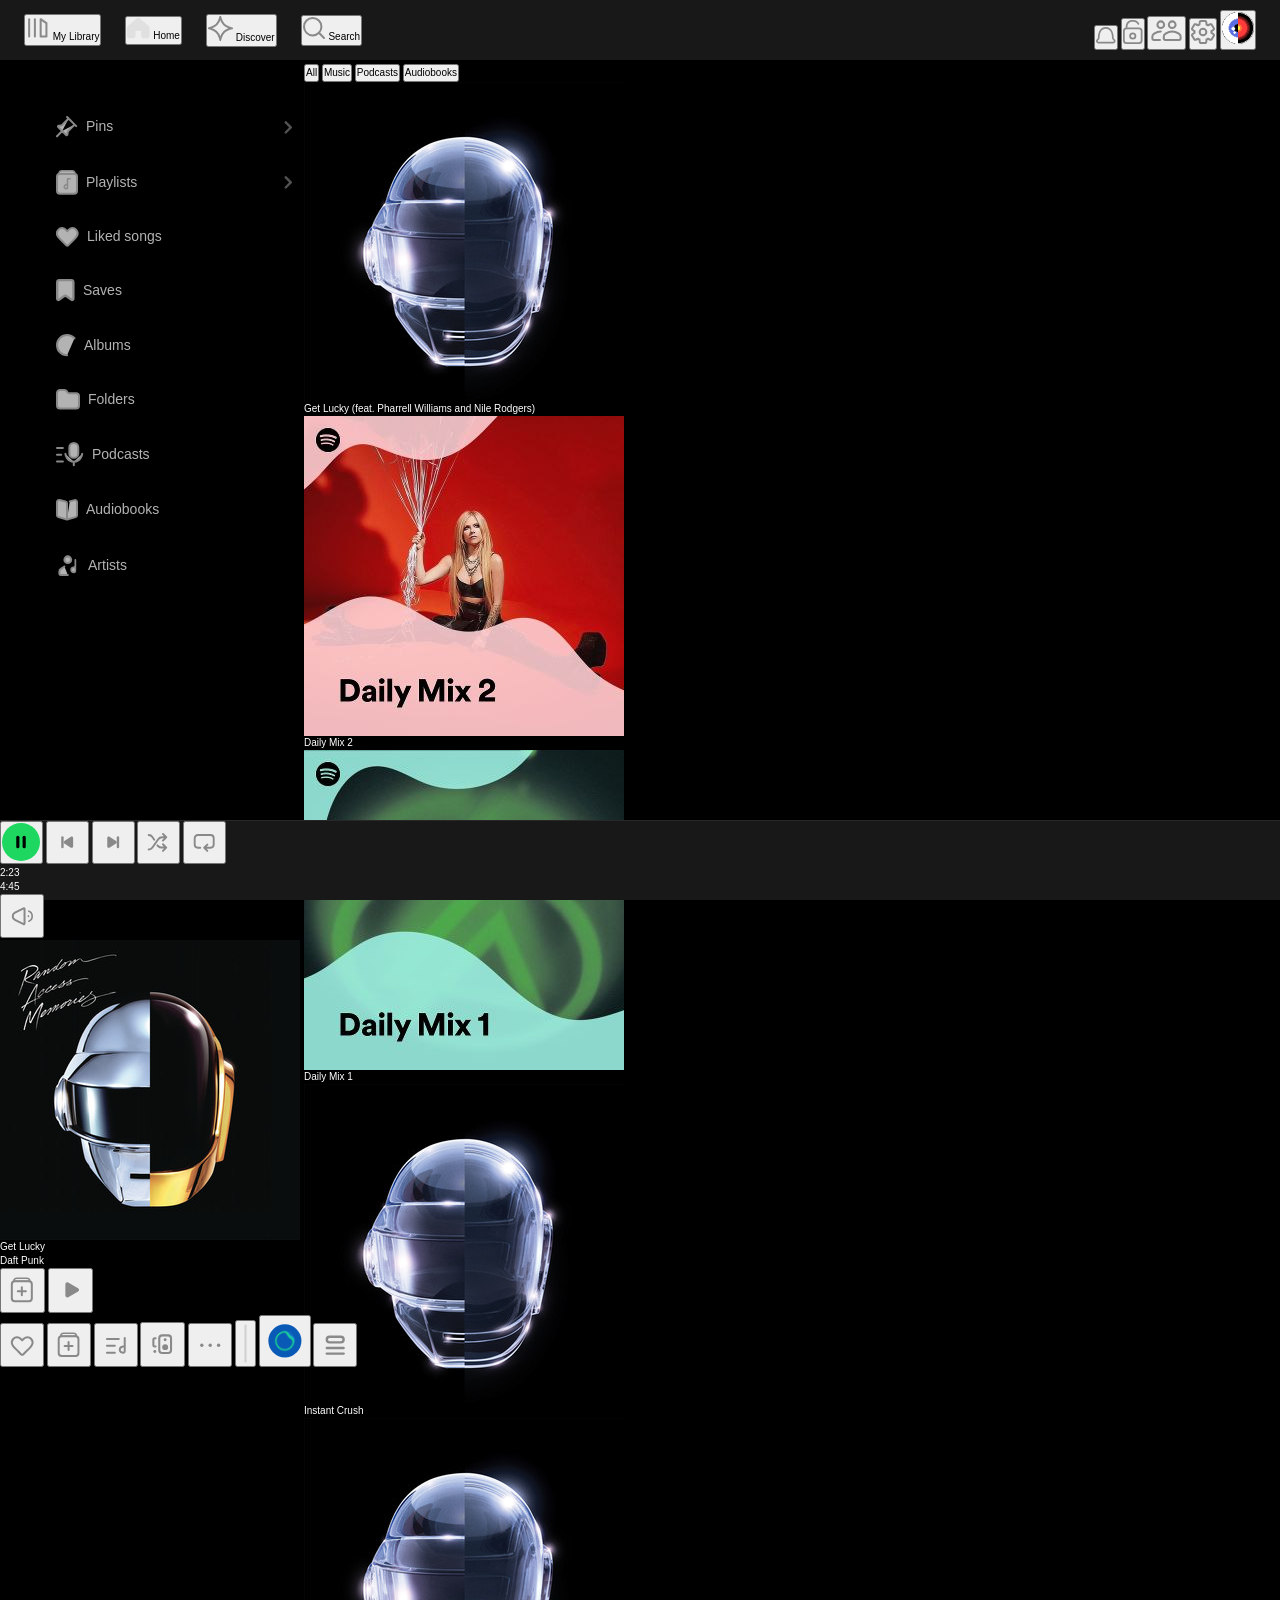
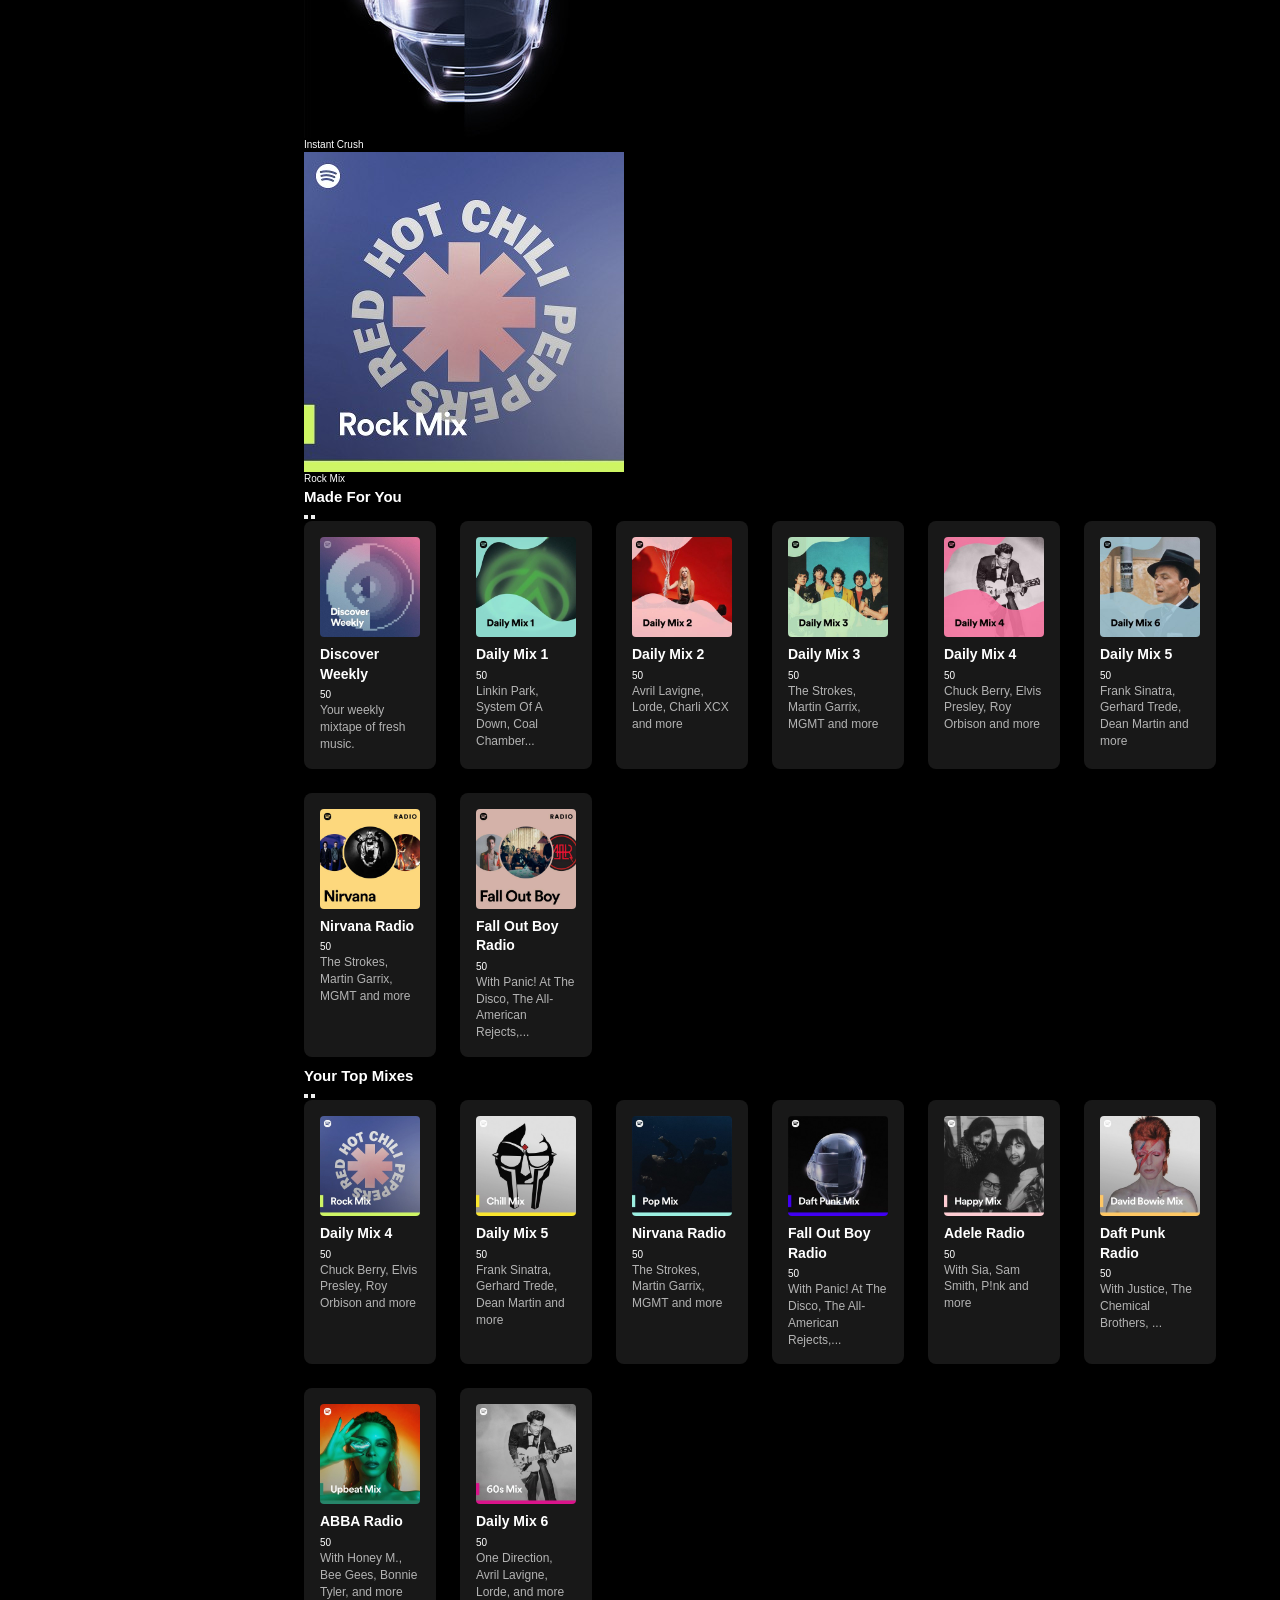
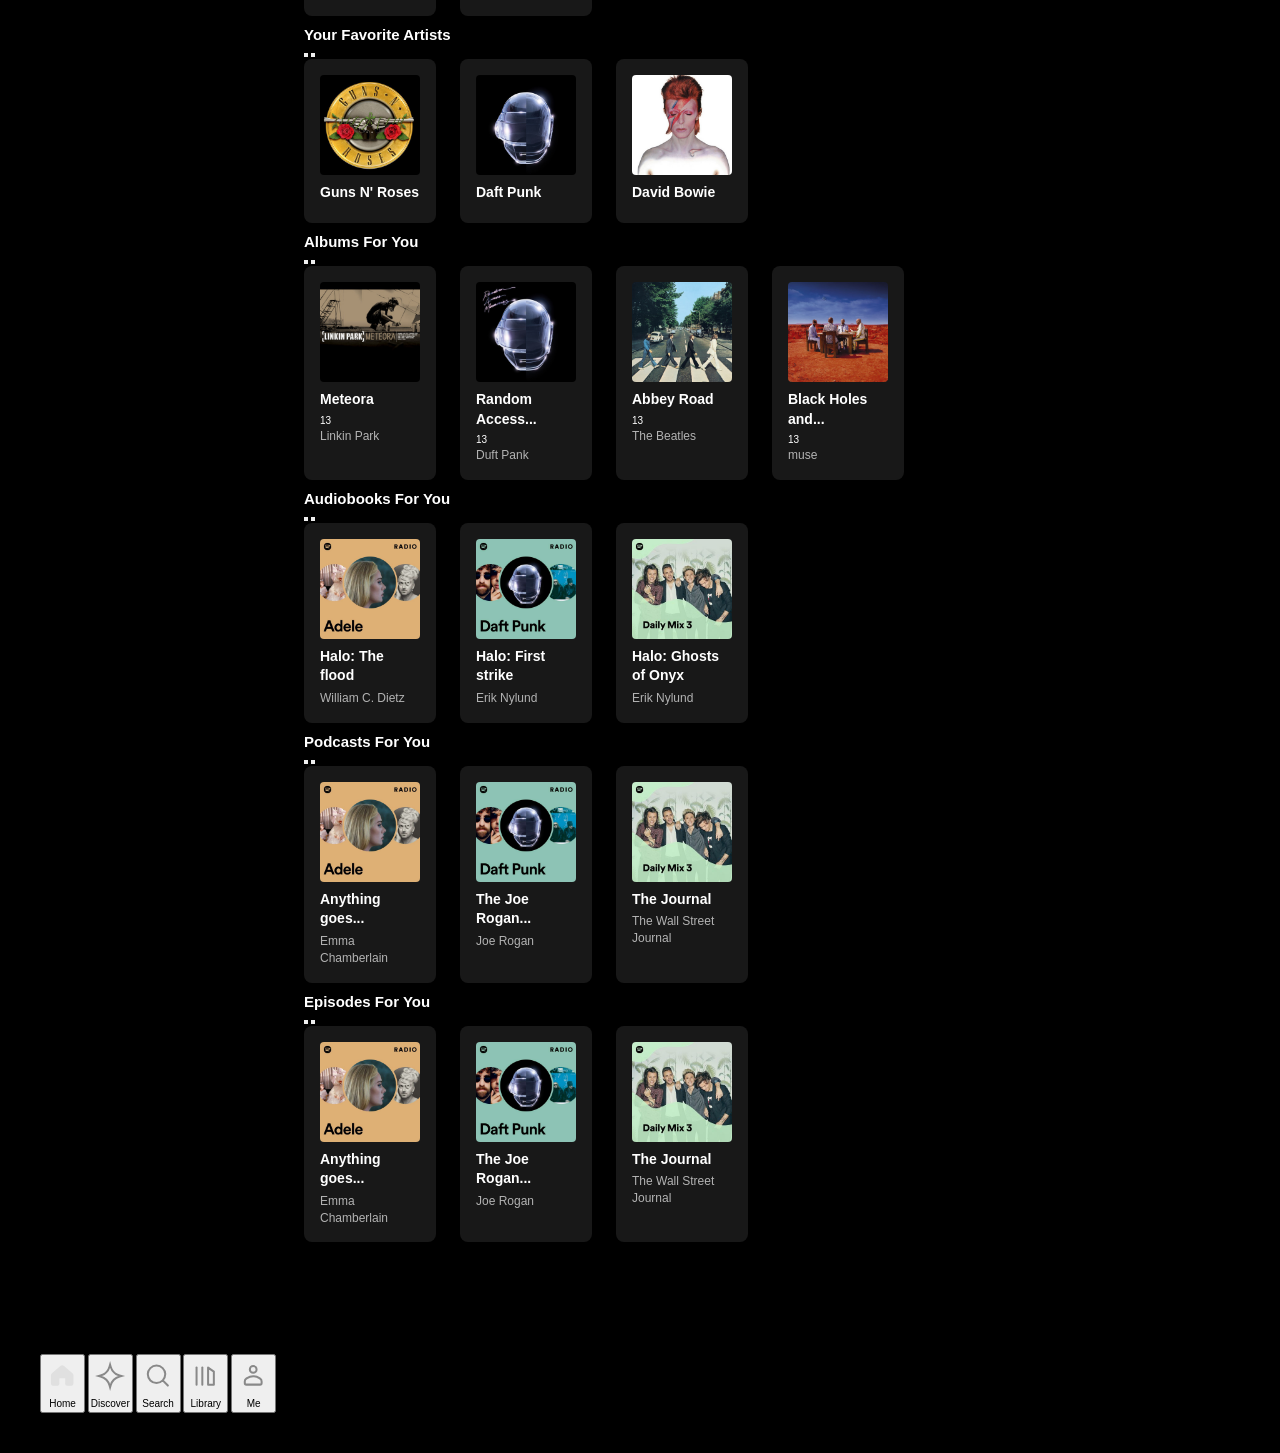
==== commit ae934b29: "Merge Mobile-version into develop" ====
--- a/index.html
+++ b/index.html
@@ -1,6 +1,5 @@
 <!doctype html>
 <html lang="en">
-
 <head>
   <meta charset="UTF-8">
   <meta name="viewport" content="width=device-width, initial-scale=1.0">
@@ -10,22 +9,19 @@
 
 <body>
 
-  <div class="app">
-    <!-- header -->
+<div class="app">
+<!-- header -->
     <header class="header">
       <nav class="header-nav">
         <ul class="header-list">
-
+          
           <li class="header-item">
             <button class="header-button" onclick="window.location.href='MyLibrary.html'">
               <span class="header-icon">
                 <svg width="24" height="24" viewBox="0 0 24 24" fill="none" xmlns="http://www.w3.org/2000/svg">
-                  <path d="M3.14307 3.14307V20.4299" stroke="#898989" stroke-width="2.02054" stroke-linecap="round"
-                    stroke-linejoin="round" />
-                  <path d="M8.9054 3.14307V20.4299" stroke="#898989" stroke-width="2.02054" stroke-linecap="round"
-                    stroke-linejoin="round" />
-                  <path d="M14.6676 20.4299V3.14307L20.4299 7.13234V20.4299H14.6676Z" stroke="#898989"
-                    stroke-width="2.02054" stroke-linecap="round" stroke-linejoin="round" />
+                  <path d="M3.14307 3.14307V20.4299" stroke="#898989" stroke-width="2.02054" stroke-linecap="round" stroke-linejoin="round"/>
+                  <path d="M8.9054 3.14307V20.4299" stroke="#898989" stroke-width="2.02054" stroke-linecap="round" stroke-linejoin="round"/>
+                  <path d="M14.6676 20.4299V3.14307L20.4299 7.13234V20.4299H14.6676Z" stroke="#898989" stroke-width="2.02054" stroke-linecap="round" stroke-linejoin="round"/>
                 </svg>
                 <span class=" header-text">My Library</span>
               </span>
@@ -36,10 +32,7 @@
             <button class="header-button" onclick="window.location.href='index.html'">
               <span class="header-icon">
                 <svg width="23" height="21" viewBox="0 0 23 21" fill="none" xmlns="http://www.w3.org/2000/svg">
-                  <path
-                    d="M1.17865 9.98612V17.4946C1.17865 18.4245 1.93251 19.1784 2.86243 19.1784H6.23C6.79618 19.2071 7.27095 18.7557 7.27095 18.1888V13.2814C7.27095 12.3557 8.01818 11.6037 8.94384 11.5977L13.7314 11.5667C14.6655 11.5607 15.426 12.3163 15.426 13.2505V18.2717C15.426 18.7724 15.832 19.1784 16.3327 19.1784H19.7003C20.6302 19.1784 21.3841 18.4245 21.3841 17.4946V9.98612C21.3841 9.49083 21.166 9.02066 20.7879 8.70074L12.369 1.57704C11.7412 1.04583 10.8215 1.04583 10.1937 1.57704L1.77481 8.70074C1.39671 9.02066 1.17865 9.49083 1.17865 9.98612Z"
-                    fill="#E0E0E0" stroke="#E0E0E0" stroke-width="2.3573" stroke-linecap="round"
-                    stroke-linejoin="round" />
+                  <path d="M1.17865 9.98612V17.4946C1.17865 18.4245 1.93251 19.1784 2.86243 19.1784H6.23C6.79618 19.2071 7.27095 18.7557 7.27095 18.1888V13.2814C7.27095 12.3557 8.01818 11.6037 8.94384 11.5977L13.7314 11.5667C14.6655 11.5607 15.426 12.3163 15.426 13.2505V18.2717C15.426 18.7724 15.832 19.1784 16.3327 19.1784H19.7003C20.6302 19.1784 21.3841 18.4245 21.3841 17.4946V9.98612C21.3841 9.49083 21.166 9.02066 20.7879 8.70074L12.369 1.57704C11.7412 1.04583 10.8215 1.04583 10.1937 1.57704L1.77481 8.70074C1.39671 9.02066 1.17865 9.49083 1.17865 9.98612Z" fill="#E0E0E0" stroke="#E0E0E0" stroke-width="2.3573" stroke-linecap="round" stroke-linejoin="round"/>
                 </svg>
                 <span class="header-text">Home</span>
               </span>
@@ -47,27 +40,21 @@
           </li>
 
           <li class="header-item">
-            <a class="header-link" href="Discover.html">
-              <button class="header-button">
-                <span class="header-icon">
-                  <svg width="25" height="25" viewBox="0 0 25 25" fill="none" xmlns="http://www.w3.org/2000/svg">
-                    <path
-                      d="M12.8042 21.8062C14.0298 17.441 17.441 14.0298 21.8062 12.8042L23.6011 12.3003L21.8062 11.7964C17.441 10.5708 14.0298 7.1596 12.8042 2.79443L12.3003 0.999512L11.7964 2.79443C10.5708 7.1596 7.1596 10.5708 2.79443 11.7964L0.999512 12.3003L2.79443 12.8042C7.1596 14.0298 10.5708 17.441 11.7964 21.8062L12.3003 23.6011L12.8042 21.8062Z"
-                      stroke="#898989" stroke-width="2" />
-                  </svg>
-                  <span class="header-text">Discover</span>
-                </span>
-              </button>
-            </a>
+            <button class="header-button">
+              <span class="header-icon">
+                <svg width="25" height="25" viewBox="0 0 25 25" fill="none" xmlns="http://www.w3.org/2000/svg">
+                  <path d="M12.8042 21.8062C14.0298 17.441 17.441 14.0298 21.8062 12.8042L23.6011 12.3003L21.8062 11.7964C17.441 10.5708 14.0298 7.1596 12.8042 2.79443L12.3003 0.999512L11.7964 2.79443C10.5708 7.1596 7.1596 10.5708 2.79443 11.7964L0.999512 12.3003L2.79443 12.8042C7.1596 14.0298 10.5708 17.441 11.7964 21.8062L12.3003 23.6011L12.8042 21.8062Z" stroke="#898989" stroke-width="2"/>
+                </svg>
+                <span class="header-text">Discover</span>
+              </span>
+            </button>
           </li>
 
           <li class="header-item">
             <button class="header-button" onclick="window.location.href='search.html'">
               <span class="header-icon">
                 <svg width="23" height="23" viewBox="0 0 23 23" fill="none" xmlns="http://www.w3.org/2000/svg">
-                  <path
-                    d="M15.9159 15.7929C17.4535 14.2244 18.4016 12.0759 18.4016 9.70591C18.4016 4.90343 14.5084 1.01025 9.70594 1.01025C4.90346 1.01025 1.01028 4.90343 1.01028 9.70591C1.01028 14.5084 4.90346 18.4016 9.70594 18.4016C12.1385 18.4016 14.3377 17.4027 15.9159 15.7929ZM15.9159 15.7929L21.0103 21.0103"
-                    stroke="#898989" stroke-width="2.02054" stroke-linecap="round" />
+                  <path d="M15.9159 15.7929C17.4535 14.2244 18.4016 12.0759 18.4016 9.70591C18.4016 4.90343 14.5084 1.01025 9.70594 1.01025C4.90346 1.01025 1.01028 4.90343 1.01028 9.70591C1.01028 14.5084 4.90346 18.4016 9.70594 18.4016C12.1385 18.4016 14.3377 17.4027 15.9159 15.7929ZM15.9159 15.7929L21.0103 21.0103" stroke="#898989" stroke-width="2.02054" stroke-linecap="round"/>
                 </svg>
                 <span class="header-text">Search</span>
               </span>
@@ -79,682 +66,698 @@
       <div class="header-icons">
         <button class="icon-button">
           <svg width="20" height="17" viewBox="0 0 20 17" fill="none" xmlns="http://www.w3.org/2000/svg">
-            <path
-              d="M17.305 15.575H2.24935C1.0597 15.575 0.409813 14.1875 1.17141 13.2736L2.42592 11.7682C2.64129 11.5097 2.74882 11.1829 2.74555 10.8465C2.7249 8.7271 3.09697 0.841919 9.77719 0.841919C16.4574 0.841919 16.8295 8.7271 16.8088 10.8465C16.8056 11.1829 16.9131 11.5097 17.1285 11.7682L18.383 13.2736C19.1446 14.1875 18.4947 15.575 17.305 15.575Z"
-              stroke="#898989" stroke-width="1.6838" stroke-linecap="round" stroke-linejoin="round" />
+            <path d="M17.305 15.575H2.24935C1.0597 15.575 0.409813 14.1875 1.17141 13.2736L2.42592 11.7682C2.64129 11.5097 2.74882 11.1829 2.74555 10.8465C2.7249 8.7271 3.09697 0.841919 9.77719 0.841919C16.4574 0.841919 16.8295 8.7271 16.8088 10.8465C16.8056 11.1829 16.9131 11.5097 17.1285 11.7682L18.383 13.2736C19.1446 14.1875 18.4947 15.575 17.305 15.575Z" stroke="#898989" stroke-width="1.6838" stroke-linecap="round" stroke-linejoin="round"/>
           </svg>
         </button>
 
         <button class="icon-button lock-btn">
           <svg width="20" height="24" viewBox="0 0 20 24" fill="none" xmlns="http://www.w3.org/2000/svg">
-            <path
-              d="M14.5457 4.26552C14.7544 4.70905 15.2832 4.89939 15.7267 4.69066C16.1702 4.48192 16.3606 3.95316 16.1518 3.50963L14.5457 4.26552ZM3.61666 7.98816C4.49277 7.84598 4.49283 7.84638 4.49289 7.84675C4.49291 7.84684 4.49296 7.84719 4.49299 7.84737C4.49305 7.84773 4.49309 7.84799 4.49312 7.84814C4.49316 7.84844 4.49314 7.84833 4.49306 7.84781C4.4929 7.84676 4.49249 7.84408 4.49187 7.83981C4.49063 7.83128 4.48854 7.81644 4.48589 7.79571C4.48057 7.75421 4.47303 7.68935 4.46549 7.60449C4.45037 7.43439 4.43548 7.18627 4.43819 6.88671C4.44366 6.28146 4.52078 5.49832 4.79016 4.73233C5.05715 3.97315 5.50453 3.25206 6.24453 2.71568C6.98229 2.18093 8.08614 1.77515 9.7633 1.77515V0C7.79098 0 6.30174 0.481792 5.20273 1.27839C4.10595 2.07338 3.47285 3.12744 3.11555 4.1434C2.76065 5.15256 2.66967 6.14457 2.66311 6.87067C2.6598 7.2368 2.67792 7.5434 2.69731 7.76162C2.70702 7.87092 2.71711 7.95861 2.72511 8.02113C2.72911 8.0524 2.7326 8.07743 2.73528 8.09577C2.73661 8.10494 2.73774 8.11244 2.73863 8.11822C2.73908 8.12111 2.73947 8.12357 2.73979 8.12559C2.73995 8.1266 2.74009 8.1275 2.74022 8.1283C2.74028 8.12869 2.74036 8.1292 2.74039 8.1294C2.74047 8.12989 2.74055 8.13034 3.61666 7.98816ZM9.7633 1.77515C11.2681 1.77515 12.31 2.10211 13.0382 2.55229C13.7643 3.00119 14.2364 3.60832 14.5457 4.26552L16.1518 3.50963C15.7204 2.59289 15.0353 1.70001 13.9716 1.0424C12.91 0.386066 11.5295 0 9.7633 0V1.77515Z"
-              fill="#898989" />
-            <path
-              d="M15.9763 8.43188H3.55029C2.07971 8.43188 0.887573 9.62403 0.887573 11.0946V20.4141C0.887573 21.8847 2.07971 23.0768 3.55029 23.0768H15.9763C17.4469 23.0768 18.639 21.8847 18.639 20.4141V11.0946C18.639 9.62403 17.4469 8.43188 15.9763 8.43188Z"
-              stroke="#898989" stroke-width="1.77515" />
-            <circle cx="9.76331" cy="15.9763" r="2.66272" stroke="#898989" stroke-width="1.77515" />
+            <path d="M14.5457 4.26552C14.7544 4.70905 15.2832 4.89939 15.7267 4.69066C16.1702 4.48192 16.3606 3.95316 16.1518 3.50963L14.5457 4.26552ZM3.61666 7.98816C4.49277 7.84598 4.49283 7.84638 4.49289 7.84675C4.49291 7.84684 4.49296 7.84719 4.49299 7.84737C4.49305 7.84773 4.49309 7.84799 4.49312 7.84814C4.49316 7.84844 4.49314 7.84833 4.49306 7.84781C4.4929 7.84676 4.49249 7.84408 4.49187 7.83981C4.49063 7.83128 4.48854 7.81644 4.48589 7.79571C4.48057 7.75421 4.47303 7.68935 4.46549 7.60449C4.45037 7.43439 4.43548 7.18627 4.43819 6.88671C4.44366 6.28146 4.52078 5.49832 4.79016 4.73233C5.05715 3.97315 5.50453 3.25206 6.24453 2.71568C6.98229 2.18093 8.08614 1.77515 9.7633 1.77515V0C7.79098 0 6.30174 0.481792 5.20273 1.27839C4.10595 2.07338 3.47285 3.12744 3.11555 4.1434C2.76065 5.15256 2.66967 6.14457 2.66311 6.87067C2.6598 7.2368 2.67792 7.5434 2.69731 7.76162C2.70702 7.87092 2.71711 7.95861 2.72511 8.02113C2.72911 8.0524 2.7326 8.07743 2.73528 8.09577C2.73661 8.10494 2.73774 8.11244 2.73863 8.11822C2.73908 8.12111 2.73947 8.12357 2.73979 8.12559C2.73995 8.1266 2.74009 8.1275 2.74022 8.1283C2.74028 8.12869 2.74036 8.1292 2.74039 8.1294C2.74047 8.12989 2.74055 8.13034 3.61666 7.98816ZM9.7633 1.77515C11.2681 1.77515 12.31 2.10211 13.0382 2.55229C13.7643 3.00119 14.2364 3.60832 14.5457 4.26552L16.1518 3.50963C15.7204 2.59289 15.0353 1.70001 13.9716 1.0424C12.91 0.386066 11.5295 0 9.7633 0V1.77515Z" fill="#898989"/>
+            <path d="M15.9763 8.43188H3.55029C2.07971 8.43188 0.887573 9.62403 0.887573 11.0946V20.4141C0.887573 21.8847 2.07971 23.0768 3.55029 23.0768H15.9763C17.4469 23.0768 18.639 21.8847 18.639 20.4141V11.0946C18.639 9.62403 17.4469 8.43188 15.9763 8.43188Z" stroke="#898989" stroke-width="1.77515"/>
+            <circle cx="9.76331" cy="15.9763" r="2.66272" stroke="#898989" stroke-width="1.77515"/>
           </svg>
         </button>
 
         <button class="icon-button">
           <svg width="35" height="26" viewBox="0 0 35 26" fill="none" xmlns="http://www.w3.org/2000/svg">
-            <path
-              d="M26.5729 6.73524C26.5729 8.5951 25.0652 10.1028 23.2054 10.1028C21.3455 10.1028 19.8378 8.5951 19.8378 6.73524C19.8378 4.87539 21.3455 3.36768 23.2054 3.36768C25.0652 3.36768 26.5729 4.87539 26.5729 6.73524Z"
-              stroke="#898989" stroke-width="2.02054" />
-            <path
-              d="M16.286 15.8383L17.0358 15.3384C18.8628 14.1204 21.0095 13.4705 23.2053 13.4705C25.4012 13.4705 27.5478 14.1204 29.3749 15.3384L30.1247 15.8383C31.0615 16.4629 31.6242 17.5143 31.6242 18.6403V20.3178C31.6242 21.1858 30.9206 21.8894 30.0527 21.8894H23.2053H16.3579C15.49 21.8894 14.7864 21.1858 14.7864 20.3178V18.6403C14.7864 17.5143 15.3491 16.4629 16.286 15.8383Z"
-              stroke="#898989" stroke-width="2.02054" stroke-linecap="round" stroke-linejoin="round" />
-            <path
-              d="M15.1541 6.73524C15.1541 8.5951 13.6464 10.1028 11.7865 10.1028C9.92666 10.1028 8.41895 8.5951 8.41895 6.73524C8.41895 4.87539 9.92666 3.36768 11.7865 3.36768C13.6464 3.36768 15.1541 4.87539 15.1541 6.73524Z"
-              stroke="#898989" stroke-width="2.02054" />
-            <path
-              d="M11.7865 13.4705C9.59068 13.4705 7.44399 14.1204 5.61695 15.3384L4.86716 15.8383C3.93031 16.4629 3.36758 17.5143 3.36758 18.6403V20.3178C3.36758 21.1858 4.07118 21.8894 4.93912 21.8894H11"
-              stroke="#898989" stroke-width="2.02054" stroke-linecap="round" stroke-linejoin="round" />
+            <path d="M26.5729 6.73524C26.5729 8.5951 25.0652 10.1028 23.2054 10.1028C21.3455 10.1028 19.8378 8.5951 19.8378 6.73524C19.8378 4.87539 21.3455 3.36768 23.2054 3.36768C25.0652 3.36768 26.5729 4.87539 26.5729 6.73524Z" stroke="#898989" stroke-width="2.02054"/>
+            <path d="M16.286 15.8383L17.0358 15.3384C18.8628 14.1204 21.0095 13.4705 23.2053 13.4705C25.4012 13.4705 27.5478 14.1204 29.3749 15.3384L30.1247 15.8383C31.0615 16.4629 31.6242 17.5143 31.6242 18.6403V20.3178C31.6242 21.1858 30.9206 21.8894 30.0527 21.8894H23.2053H16.3579C15.49 21.8894 14.7864 21.1858 14.7864 20.3178V18.6403C14.7864 17.5143 15.3491 16.4629 16.286 15.8383Z" stroke="#898989" stroke-width="2.02054" stroke-linecap="round" stroke-linejoin="round"/>
+            <path d="M15.1541 6.73524C15.1541 8.5951 13.6464 10.1028 11.7865 10.1028C9.92666 10.1028 8.41895 8.5951 8.41895 6.73524C8.41895 4.87539 9.92666 3.36768 11.7865 3.36768C13.6464 3.36768 15.1541 4.87539 15.1541 6.73524Z" stroke="#898989" stroke-width="2.02054"/>
+            <path d="M11.7865 13.4705C9.59068 13.4705 7.44399 14.1204 5.61695 15.3384L4.86716 15.8383C3.93031 16.4629 3.36758 17.5143 3.36758 18.6403V20.3178C3.36758 21.1858 4.07118 21.8894 4.93912 21.8894H11" stroke="#898989" stroke-width="2.02054" stroke-linecap="round" stroke-linejoin="round"/>
           </svg>
         </button>
 
         <button class="icon-button">
           <svg width="24" height="24" viewBox="0 0 24 24" fill="none" xmlns="http://www.w3.org/2000/svg">
-            <path
-              d="M14.1164 1H9.88363C9.60145 1 9.35689 1.09167 9.14995 1.275C8.94302 1.45833 8.82074 1.6875 8.78312 1.9625L8.4445 4.52C8.19994 4.61167 7.96968 4.72167 7.75371 4.85C7.537 4.97833 7.32517 5.11583 7.11824 5.2625L4.66325 4.2725C4.39988 4.18083 4.13651 4.17167 3.87313 4.245C3.60976 4.31833 3.40283 4.47417 3.25233 4.7125L1.16418 8.26C1.01368 8.49833 0.966651 8.755 1.02309 9.03C1.07952 9.305 1.22062 9.525 1.44636 9.69L3.56273 11.2575C3.54392 11.3858 3.53451 11.5098 3.53451 11.6293V12.3718C3.53451 12.4906 3.54392 12.6142 3.56273 12.7425L1.44636 14.31C1.22062 14.475 1.07952 14.695 1.02309 14.97C0.966651 15.245 1.01368 15.5017 1.16418 15.74L3.25233 19.2875C3.38402 19.5442 3.58606 19.7048 3.85846 19.7693C4.13161 19.8331 4.39988 19.8192 4.66325 19.7275L7.11824 18.7375C7.32517 18.8842 7.54151 19.0217 7.76726 19.15C7.993 19.2783 8.21875 19.3883 8.4445 19.48L8.78312 22.0375C8.82074 22.3125 8.94302 22.5417 9.14995 22.725C9.35689 22.9083 9.60145 23 9.88363 23H14.1164C14.3986 23 14.6431 22.9083 14.85 22.725C15.057 22.5417 15.1793 22.3125 15.2169 22.0375L15.5555 19.48C15.8001 19.3883 16.0307 19.2783 16.2474 19.15C16.4634 19.0217 16.6748 18.8842 16.8818 18.7375L19.3368 19.7275C19.6001 19.8192 19.8635 19.8283 20.1269 19.755C20.3902 19.6817 20.5972 19.5258 20.7477 19.2875L22.8358 15.74C22.9863 15.5017 23.0334 15.245 22.9769 14.97C22.9205 14.695 22.7794 14.475 22.5536 14.31L20.4373 12.7425C20.4561 12.6142 20.4655 12.4906 20.4655 12.3718V11.6293C20.4655 11.5098 20.4467 11.3858 20.4091 11.2575L22.5254 9.69C22.7512 9.525 22.8923 9.305 22.9487 9.03C23.0051 8.755 22.9581 8.49833 22.8076 8.26L20.7195 4.74C20.569 4.50167 20.3575 4.34107 20.0851 4.2582C19.812 4.17607 19.5437 4.18083 19.2803 4.2725L16.8818 5.2625C16.6748 5.11583 16.4585 4.97833 16.2327 4.85C16.007 4.72167 15.7813 4.61167 15.5555 4.52L15.2169 1.9625C15.1793 1.6875 15.057 1.45833 14.85 1.275C14.6431 1.09167 14.3986 1 14.1164 1Z"
-              stroke="#898989" stroke-width="2" />
-            <circle cx="3.34783" cy="3.34783" r="3.34783" transform="matrix(1 0 0 -1 8.65216 15.3478)" stroke="#898989"
-              stroke-width="2" />
+            <path d="M14.1164 1H9.88363C9.60145 1 9.35689 1.09167 9.14995 1.275C8.94302 1.45833 8.82074 1.6875 8.78312 1.9625L8.4445 4.52C8.19994 4.61167 7.96968 4.72167 7.75371 4.85C7.537 4.97833 7.32517 5.11583 7.11824 5.2625L4.66325 4.2725C4.39988 4.18083 4.13651 4.17167 3.87313 4.245C3.60976 4.31833 3.40283 4.47417 3.25233 4.7125L1.16418 8.26C1.01368 8.49833 0.966651 8.755 1.02309 9.03C1.07952 9.305 1.22062 9.525 1.44636 9.69L3.56273 11.2575C3.54392 11.3858 3.53451 11.5098 3.53451 11.6293V12.3718C3.53451 12.4906 3.54392 12.6142 3.56273 12.7425L1.44636 14.31C1.22062 14.475 1.07952 14.695 1.02309 14.97C0.966651 15.245 1.01368 15.5017 1.16418 15.74L3.25233 19.2875C3.38402 19.5442 3.58606 19.7048 3.85846 19.7693C4.13161 19.8331 4.39988 19.8192 4.66325 19.7275L7.11824 18.7375C7.32517 18.8842 7.54151 19.0217 7.76726 19.15C7.993 19.2783 8.21875 19.3883 8.4445 19.48L8.78312 22.0375C8.82074 22.3125 8.94302 22.5417 9.14995 22.725C9.35689 22.9083 9.60145 23 9.88363 23H14.1164C14.3986 23 14.6431 22.9083 14.85 22.725C15.057 22.5417 15.1793 22.3125 15.2169 22.0375L15.5555 19.48C15.8001 19.3883 16.0307 19.2783 16.2474 19.15C16.4634 19.0217 16.6748 18.8842 16.8818 18.7375L19.3368 19.7275C19.6001 19.8192 19.8635 19.8283 20.1269 19.755C20.3902 19.6817 20.5972 19.5258 20.7477 19.2875L22.8358 15.74C22.9863 15.5017 23.0334 15.245 22.9769 14.97C22.9205 14.695 22.7794 14.475 22.5536 14.31L20.4373 12.7425C20.4561 12.6142 20.4655 12.4906 20.4655 12.3718V11.6293C20.4655 11.5098 20.4467 11.3858 20.4091 11.2575L22.5254 9.69C22.7512 9.525 22.8923 9.305 22.9487 9.03C23.0051 8.755 22.9581 8.49833 22.8076 8.26L20.7195 4.74C20.569 4.50167 20.3575 4.34107 20.0851 4.2582C19.812 4.17607 19.5437 4.18083 19.2803 4.2725L16.8818 5.2625C16.6748 5.11583 16.4585 4.97833 16.2327 4.85C16.007 4.72167 15.7813 4.61167 15.5555 4.52L15.2169 1.9625C15.1793 1.6875 15.057 1.45833 14.85 1.275C14.6431 1.09167 14.3986 1 14.1164 1Z" stroke="#898989" stroke-width="2"/>
+            <circle cx="3.34783" cy="3.34783" r="3.34783" transform="matrix(1 0 0 -1 8.65216 15.3478)" stroke="#898989" stroke-width="2"/>
           </svg>
         </button>
 
         <button class="icon-button">
-          <svg width="32" height="32" viewBox="0 0 32 32" fill="none" xmlns="http://www.w3.org/2000/svg"
-            xmlns:xlink="http://www.w3.org/1999/xlink">
-            <rect width="32" height="32" rx="16" fill="url(#pattern0_7919_2040)" />
+          <svg width="32" height="32" viewBox="0 0 32 32" fill="none" xmlns="http://www.w3.org/2000/svg" xmlns:xlink="http://www.w3.org/1999/xlink">
+            <rect width="32" height="32" rx="16" fill="url(#pattern0_7919_2040)"/>
             <defs>
               <pattern id="pattern0_7919_2040" patternContentUnits="objectBoundingBox" width="1" height="1">
-                <use xlink:href="#image0_7919_2040" transform="scale(0.00208333)" />
+                <use xlink:href="#image0_7919_2040" transform="scale(0.00208333)"/>
               </pattern>
-              <image id="image0_7919_2040" width="480" height="480" preserveAspectRatio="none"
-                xlink:href="[data-uri]" />
+              <image id="image0_7919_2040" width="480" height="480" preserveAspectRatio="none" xlink:href="[data-uri]"/>
             </defs>
           </svg>
         </button>
       </div>
     </header>
     <div class="layout">
-      <!-- Sidebar -->
-      <aside class="sidebar">
-        <nav class="sidebar-nav">
-          <ul class="sidebar-list">
+ <!-- Sidebar -->
+    <aside class="sidebar">
+    <nav class="sidebar-nav">
+      <ul class="sidebar-list">
+        
+        <li class="sidebar-item">
+          <button class="sidebar-link">
+            <span class="sidebar-icon">
+              <svg width="22" height="22" viewBox="0 0 22 22" fill="none" xmlns="http://www.w3.org/2000/svg">
+                <path d="M12.6064 2.5178L11.0885 0.999964M12.6064 2.5178L5.90599 9.21819C5.78288 9.3413 5.62208 9.41961 5.44925 9.44062L2.69595 9.77532C2.05135 9.85367 1.78005 10.6401 2.23921 11.0992L6.16776 15.0278M12.6064 2.5178L18.6777 8.58914M20.1956 10.107L18.6777 8.58914M18.6777 8.58914L11.9773 15.2895C11.8542 15.4126 11.7759 15.5734 11.7549 15.7463L11.4202 18.4996C11.3418 19.1442 10.5555 19.4155 10.0963 18.9563L6.16776 15.0278M6.16776 15.0278L0.999964 20.1956" stroke="#898989" stroke-width="2" stroke-linecap="round" stroke-linejoin="round"/>
+              </svg>
+            </span>
+            <span class="sidebar-text">Pins</span>
+            <span class="sidebar-right-icon">
+              <svg width="17" height="17" viewBox="0 0 17 17" fill="none" xmlns="http://www.w3.org/2000/svg">
+                <path d="M6.73515 13.4703L11.7865 8.41898L6.73515 3.36763" stroke="#898989" stroke-width="2.3573" stroke-linecap="round" stroke-linejoin="round"/>
+              </svg>
+            </span>
+          </button>
+        </li>
+
+        <li class="sidebar-item">
+          <button class="sidebar-link playlist-toggle">
+            <span class="sidebar-icon">
+              <svg width="22" height="25" viewBox="0 0 22 25" fill="none" xmlns="http://www.w3.org/2000/svg">
+                <rect width="20" height="20" rx="3" transform="matrix(1 0 0 -1 1 23.75)" stroke="#898989" stroke-width="2" stroke-linejoin="round"/>
+                <path d="M3 3.75H19C19 2.09315 17.6569 0.75 16 0.75H6C4.34315 0.75 3 2.09315 3 3.75Z" stroke="#898989" stroke-width="1.5" stroke-linejoin="round"/>
+                <path d="M11.5126 14.7059V9.375C11.5126 9.02982 11.7924 8.75 12.1376 8.75H14.254M11.5126 14.7059V17.7229C11.5126 18.2777 11.1187 18.7612 10.564 18.7489C9.60204 18.7275 8.25403 18.3937 8.25403 16.6912C8.25403 14.0441 11.5126 14.7059 11.5126 14.7059Z" stroke="#898989" stroke-width="1.5" stroke-linecap="round" stroke-linejoin="round"/>
+              </svg>
+            </span>
+            <span class="sidebar-text">Playlists</span>
+            <span class="sidebar-right-icon">
+              <svg width="17" height="17" viewBox="0 0 17 17" fill="none" xmlns="http://www.w3.org/2000/svg">
+                <path d="M6.73515 13.4703L11.7865 8.41898L6.73515 3.36763" stroke="#898989" stroke-width="2.3573" stroke-linecap="round" stroke-linejoin="round"/>
+              </svg>
+            </span>
+          </button>
+          <ul class="sidebar-submenu">
+
+        <li class="submenu-item">
+          <img src="./assets/icons/sidebar 2.svg">
+          <span>Chill stuff</span>
+        </li>
+
+        <li class="submenu-item">
+          <img src="./assets/icons/sidebar 2.svg">
+          <span>Rock n Roll</span>
+        </li>
+
+        <li class="submenu-item">
+          <img src="./assets/icons/sidebar 2.svg">
+          <span>The Jux Box</span>
+        </li>
+
+        <li class="submenu-item">
+          <img src="./assets/icons/sidebar 2.svg">
+          <span>Selected Linkin Park</span>
+        </li>
+
+        <li class="submenu-item">
+          <img src="./assets/icons/sidebar 2.svg">
+          <span>Vibe</span>
+        </li>
+
+      </ul>
 
             <li class="sidebar-item">
-              <button class="sidebar-link">
-                <span class="sidebar-icon">
-                  <svg width="22" height="22" viewBox="0 0 22 22" fill="none" xmlns="http://www.w3.org/2000/svg">
-                    <path
-                      d="M12.6064 2.5178L11.0885 0.999964M12.6064 2.5178L5.90599 9.21819C5.78288 9.3413 5.62208 9.41961 5.44925 9.44062L2.69595 9.77532C2.05135 9.85367 1.78005 10.6401 2.23921 11.0992L6.16776 15.0278M12.6064 2.5178L18.6777 8.58914M20.1956 10.107L18.6777 8.58914M18.6777 8.58914L11.9773 15.2895C11.8542 15.4126 11.7759 15.5734 11.7549 15.7463L11.4202 18.4996C11.3418 19.1442 10.5555 19.4155 10.0963 18.9563L6.16776 15.0278M6.16776 15.0278L0.999964 20.1956"
-                      stroke="#898989" stroke-width="2" stroke-linecap="round" stroke-linejoin="round" />
-                  </svg>
-                </span>
-                <span class="sidebar-text">Pins</span>
-                <span class="sidebar-right-icon">
-                  <svg width="17" height="17" viewBox="0 0 17 17" fill="none" xmlns="http://www.w3.org/2000/svg">
-                    <path d="M6.73515 13.4703L11.7865 8.41898L6.73515 3.36763" stroke="#898989" stroke-width="2.3573"
-                      stroke-linecap="round" stroke-linejoin="round" />
-                  </svg>
-                </span>
-              </button>
-            </li>
-
-            <li class="sidebar-item">
-              <button class="sidebar-link playlist-toggle">
-                <span class="sidebar-icon">
-                  <svg width="22" height="25" viewBox="0 0 22 25" fill="none" xmlns="http://www.w3.org/2000/svg">
-                    <rect width="20" height="20" rx="3" transform="matrix(1 0 0 -1 1 23.75)" stroke="#898989"
-                      stroke-width="2" stroke-linejoin="round" />
-                    <path d="M3 3.75H19C19 2.09315 17.6569 0.75 16 0.75H6C4.34315 0.75 3 2.09315 3 3.75Z"
-                      stroke="#898989" stroke-width="1.5" stroke-linejoin="round" />
-                    <path
-                      d="M11.5126 14.7059V9.375C11.5126 9.02982 11.7924 8.75 12.1376 8.75H14.254M11.5126 14.7059V17.7229C11.5126 18.2777 11.1187 18.7612 10.564 18.7489C9.60204 18.7275 8.25403 18.3937 8.25403 16.6912C8.25403 14.0441 11.5126 14.7059 11.5126 14.7059Z"
-                      stroke="#898989" stroke-width="1.5" stroke-linecap="round" stroke-linejoin="round" />
-                  </svg>
-                </span>
-                <span class="sidebar-text">Playlists</span>
-                <span class="sidebar-right-icon">
-                  <svg width="17" height="17" viewBox="0 0 17 17" fill="none" xmlns="http://www.w3.org/2000/svg">
-                    <path d="M6.73515 13.4703L11.7865 8.41898L6.73515 3.36763" stroke="#898989" stroke-width="2.3573"
-                      stroke-linecap="round" stroke-linejoin="round" />
-                  </svg>
-                </span>
-              </button>
-              <ul class="sidebar-submenu">
-
-                <li class="submenu-item">
-                  <img src="./assets/icons/sidebar 2.svg">
-                  <span>Chill stuff</span>
-                </li>
-
-                <li class="submenu-item">
-                  <img src="./assets/icons/sidebar 2.svg">
-                  <span>Rock n Roll</span>
-                </li>
-
-                <li class="submenu-item">
-                  <img src="./assets/icons/sidebar 2.svg">
-                  <span>The Jux Box</span>
-                </li>
-
-                <li class="submenu-item">
-                  <img src="./assets/icons/sidebar 2.svg">
-                  <span>Selected Linkin Park</span>
-                </li>
-
-                <li class="submenu-item">
-                  <img src="./assets/icons/sidebar 2.svg">
-                  <span>Vibe</span>
-                </li>
-
-              </ul>
-
-            <li class="sidebar-item">
-              <button class="sidebar-link">
-                <span class="sidebar-icon">
-                  <svg width="23" height="20" viewBox="0 0 23 20" fill="none" xmlns="http://www.w3.org/2000/svg">
-                    <path
-                      d="M13.1336 2.36517L11.2698 4.17112L9.40593 2.36518C7.45157 0.471504 4.31642 0.57606 2.49256 2.59574C0.7228 4.55551 0.47915 7.49092 2.08172 9.58963C2.27865 9.84753 2.47228 10.0945 2.65656 10.3206C3.823 11.7515 6.36801 14.2505 7.64315 15.5916C8.58524 16.5824 9.43207 17.4087 10.07 18.0106C10.7438 18.6462 11.7837 18.6323 12.4587 17.9981C13.6351 16.8927 15.439 15.171 16.7097 13.8346C17.9848 12.4935 18.7165 11.7515 19.883 10.3206C20.0672 10.0945 20.2609 9.84753 20.4578 9.58963C22.0604 7.49092 21.8167 4.55551 20.047 2.59574C18.2231 0.57606 15.088 0.471502 13.1336 2.36517Z"
-                      stroke="#898989" stroke-width="2.02054" stroke-linecap="round" stroke-linejoin="round" />
-                  </svg>
-                </span>
-                <span class="sidebar-text">Liked songs</span>
-              </button>
-            </li>
-
-            <li class="sidebar-item">
-              <button class="sidebar-link">
-                <span class="sidebar-icon">
-                  <svg width="19" height="23" viewBox="0 0 19 23" fill="none" xmlns="http://www.w3.org/2000/svg">
-                    <path
-                      d="M1.15979 3.47961V19.7834C1.15979 20.7268 2.22612 21.2756 2.99379 20.7272L7.93045 17.201C8.737 16.6249 9.82049 16.6249 10.627 17.201L15.5637 20.7272C16.3314 21.2756 17.3977 20.7268 17.3977 19.7834V3.47961C17.3977 2.19848 16.3591 1.15991 15.078 1.15991H3.47949C2.19836 1.15991 1.15979 2.19848 1.15979 3.47961Z"
-                      stroke="#898989" stroke-width="2.3197" />
-                  </svg>
-                </span>
-                <span class="sidebar-text">Saves</span>
-              </button>
-            </li>
-
-            <li class="sidebar-item">
-              <button class="sidebar-link">
-                <span class="sidebar-icon">
-                  <svg width="20" height="23" viewBox="0 0 20 23" fill="none" xmlns="http://www.w3.org/2000/svg">
-                    <circle cx="11.1131" cy="11.1131" r="2.75528" stroke="#898989" stroke-width="2.02054" />
-                    <path
-                      d="M11.113 21.2157C5.53339 21.2157 1.01025 16.6925 1.01025 11.113C1.01025 5.53339 5.53339 1.01025 11.113 1.01025C14.0256 1.01025 16.6503 2.24282 18.4941 4.21481"
-                      stroke="#898989" stroke-width="2.02054" stroke-linecap="round" />
-                  </svg>
-                </span>
-                <span class="sidebar-text">Albums</span>
-              </button>
-            </li>
-
-            <li class="sidebar-item">
-              <button class="sidebar-link">
-                <span class="sidebar-icon">
-                  <svg width="24" height="21" viewBox="0 0 24 21" fill="none" xmlns="http://www.w3.org/2000/svg">
-                    <path
-                      d="M23 16.5C23 18.1569 21.6569 19.5 20 19.5H4C2.34315 19.5 1 18.1569 1 16.5V4.3V4C1 2.34314 2.34315 1 4 1H8.35962C9.38179 1 10.3336 1.52046 10.8853 2.381L11.2301 2.919C11.7818 3.77954 12.7336 4.3 13.7558 4.3H20C21.6569 4.3 23 5.64315 23 7.3V16.5Z"
-                      stroke="#898989" stroke-width="2" stroke-linejoin="round" />
-                  </svg>
-                </span>
-                <span class="sidebar-text">Folders</span>
-              </button>
-            </li>
-
-            <li class="sidebar-item">
-              <button class="sidebar-link">
-                <span class="sidebar-icon">
-                  <svg width="28" height="25" viewBox="0 0 28 25" fill="none" xmlns="http://www.w3.org/2000/svg">
-                    <path
-                      d="M13.3611 5.45512V11.3846C13.3611 13.8406 15.3521 15.8316 17.8082 15.8316C20.2642 15.8316 22.2552 13.8406 22.2552 11.3846V10.3963V5.45513C22.2552 2.99908 20.2642 1.00806 17.8082 1.00806C15.3521 1.00806 13.3611 2.99907 13.3611 5.45512Z"
-                      stroke="#898989" stroke-width="2.016" stroke-linecap="round" />
-                    <path
-                      d="M9.40808 11.8784C9.40808 11.8784 10.3963 19.7843 17.8081 19.7843M17.8081 19.7843C25.2199 19.7843 26.2081 11.8784 26.2081 11.8784M17.8081 19.7843V23.2432"
-                      stroke="#898989" stroke-width="2.016" stroke-linecap="round" />
-                    <path d="M1.00806 6.0481H6.88807" stroke="#898989" stroke-width="2.016" stroke-linecap="round" />
-                    <path d="M1.00806 12.7681H5.20807" stroke="#898989" stroke-width="2.016" stroke-linecap="round" />
-                    <path d="M1.00806 19.488H6.88807" stroke="#898989" stroke-width="2.016" stroke-linecap="round" />
-                  </svg>
-                </span>
-                <span class="sidebar-text">Podcasts</span>
-              </button>
-            </li>
-
-            <li class="sidebar-item">
-              <button class="sidebar-link">
-                <span class="sidebar-icon">
-                  <svg width="22" height="22" viewBox="0 0 22 22" fill="none" xmlns="http://www.w3.org/2000/svg">
-                    <path
-                      d="M11 20.4829L2.4624 18.1003C1.59791 17.8591 1 17.0715 1 16.1739V3.0014C1 1.71383 2.19893 0.761731 3.45303 1.05338L9.45303 2.44873C10.3589 2.6594 11 3.4667 11 4.39674V20.4829ZM11 20.4829L19.5376 18.1003C20.4021 17.8591 21 17.0715 21 16.1739V3.0654C21 1.75774 19.7657 0.801847 18.4996 1.129L13.8 2.34338"
-                      stroke="#898989" stroke-width="2" stroke-linecap="round" stroke-linejoin="round" />
-                  </svg>
-                </span>
-                <span class="sidebar-text">Audiobooks</span>
-              </button>
-            </li>
-
-            <li class="sidebar-item">
-              <button class="sidebar-link">
-                <span class="sidebar-icon">
-                  <svg width="24" height="26" viewBox="0 0 24 26" fill="none" xmlns="http://www.w3.org/2000/svg">
-                    <path
-                      d="M15.1541 6.73524C15.1541 8.5951 13.6464 10.1028 11.7865 10.1028C9.92666 10.1028 8.41895 8.5951 8.41895 6.73524C8.41895 4.87539 9.92666 3.36768 11.7865 3.36768C13.6464 3.36768 15.1541 4.87539 15.1541 6.73524Z"
-                      stroke="#898989" stroke-width="2.02054" />
-                    <path
-                      d="M8.41891 13.4705L4.86713 15.8383C3.93028 16.4629 3.36755 17.5143 3.36755 18.6403V20.3178C3.36755 21.1858 4.07115 21.8894 4.93909 21.8894H11.7865"
-                      stroke="#898989" stroke-width="2.02054" stroke-linecap="round" stroke-linejoin="round" />
-                    <path
-                      d="M19.3635 6.73535V14.3124M19.3635 14.3124V18.0754C19.3635 18.8245 18.83 19.4779 18.0813 19.4543C16.843 19.4153 15.1541 18.9712 15.1541 16.8381C15.1541 13.4705 19.3635 14.3124 19.3635 14.3124Z"
-                      stroke="#898989" stroke-width="1.68378" stroke-linecap="round" stroke-linejoin="round" />
-                  </svg>
-                </span>
-                <span class="sidebar-text">Artists</span>
-              </button>
-            </li>
-
-          </ul>
-        </nav>
-      </aside>
-
-      <!-- main -->
-      <div class="main">
-        <!-- scrollable -->
-        <main class="content">
-          <!-- filters -->
-          <div class="filters">
-            <button class="chip chip-active">All</button>
-            <button class="chip">Music</button>
-            <button class="chip">Podcasts</button>
-            <button class="chip">Audiobooks</button>
+          <button class="sidebar-link">
+            <span class="sidebar-icon">
+              <svg width="23" height="20" viewBox="0 0 23 20" fill="none" xmlns="http://www.w3.org/2000/svg">
+                <path d="M13.1336 2.36517L11.2698 4.17112L9.40593 2.36518C7.45157 0.471504 4.31642 0.57606 2.49256 2.59574C0.7228 4.55551 0.47915 7.49092 2.08172 9.58963C2.27865 9.84753 2.47228 10.0945 2.65656 10.3206C3.823 11.7515 6.36801 14.2505 7.64315 15.5916C8.58524 16.5824 9.43207 17.4087 10.07 18.0106C10.7438 18.6462 11.7837 18.6323 12.4587 17.9981C13.6351 16.8927 15.439 15.171 16.7097 13.8346C17.9848 12.4935 18.7165 11.7515 19.883 10.3206C20.0672 10.0945 20.2609 9.84753 20.4578 9.58963C22.0604 7.49092 21.8167 4.55551 20.047 2.59574C18.2231 0.57606 15.088 0.471502 13.1336 2.36517Z" stroke="#898989" stroke-width="2.02054" stroke-linecap="round" stroke-linejoin="round"/>
+              </svg>
+            </span>
+            <span class="sidebar-text">Liked songs</span>
+          </button>
+        </li>
+
+        <li class="sidebar-item">
+          <button class="sidebar-link">
+            <span class="sidebar-icon">
+              <svg width="19" height="23" viewBox="0 0 19 23" fill="none" xmlns="http://www.w3.org/2000/svg">
+                <path d="M1.15979 3.47961V19.7834C1.15979 20.7268 2.22612 21.2756 2.99379 20.7272L7.93045 17.201C8.737 16.6249 9.82049 16.6249 10.627 17.201L15.5637 20.7272C16.3314 21.2756 17.3977 20.7268 17.3977 19.7834V3.47961C17.3977 2.19848 16.3591 1.15991 15.078 1.15991H3.47949C2.19836 1.15991 1.15979 2.19848 1.15979 3.47961Z" stroke="#898989" stroke-width="2.3197"/>
+              </svg>
+            </span>
+            <span class="sidebar-text">Saves</span>
+          </button>
+        </li>
+
+        <li class="sidebar-item">
+          <button class="sidebar-link">
+            <span class="sidebar-icon">
+              <svg width="20" height="23" viewBox="0 0 20 23" fill="none" xmlns="http://www.w3.org/2000/svg">
+                <circle cx="11.1131" cy="11.1131" r="2.75528" stroke="#898989" stroke-width="2.02054"/>
+                <path d="M11.113 21.2157C5.53339 21.2157 1.01025 16.6925 1.01025 11.113C1.01025 5.53339 5.53339 1.01025 11.113 1.01025C14.0256 1.01025 16.6503 2.24282 18.4941 4.21481" stroke="#898989" stroke-width="2.02054" stroke-linecap="round"/>
+              </svg>
+            </span>
+            <span class="sidebar-text">Albums</span>
+          </button>
+        </li>
+
+        <li class="sidebar-item">
+          <button class="sidebar-link">
+            <span class="sidebar-icon">
+              <svg width="24" height="21" viewBox="0 0 24 21" fill="none" xmlns="http://www.w3.org/2000/svg">
+                <path d="M23 16.5C23 18.1569 21.6569 19.5 20 19.5H4C2.34315 19.5 1 18.1569 1 16.5V4.3V4C1 2.34314 2.34315 1 4 1H8.35962C9.38179 1 10.3336 1.52046 10.8853 2.381L11.2301 2.919C11.7818 3.77954 12.7336 4.3 13.7558 4.3H20C21.6569 4.3 23 5.64315 23 7.3V16.5Z" stroke="#898989" stroke-width="2" stroke-linejoin="round"/>
+              </svg>
+            </span>
+            <span class="sidebar-text">Folders</span>
+          </button>
+        </li>
+
+        <li class="sidebar-item">
+          <button class="sidebar-link">
+            <span class="sidebar-icon">
+              <svg width="28" height="25" viewBox="0 0 28 25" fill="none" xmlns="http://www.w3.org/2000/svg">
+                <path d="M13.3611 5.45512V11.3846C13.3611 13.8406 15.3521 15.8316 17.8082 15.8316C20.2642 15.8316 22.2552 13.8406 22.2552 11.3846V10.3963V5.45513C22.2552 2.99908 20.2642 1.00806 17.8082 1.00806C15.3521 1.00806 13.3611 2.99907 13.3611 5.45512Z" stroke="#898989" stroke-width="2.016" stroke-linecap="round"/>
+                <path d="M9.40808 11.8784C9.40808 11.8784 10.3963 19.7843 17.8081 19.7843M17.8081 19.7843C25.2199 19.7843 26.2081 11.8784 26.2081 11.8784M17.8081 19.7843V23.2432" stroke="#898989" stroke-width="2.016" stroke-linecap="round"/>
+                <path d="M1.00806 6.0481H6.88807" stroke="#898989" stroke-width="2.016" stroke-linecap="round"/>
+                <path d="M1.00806 12.7681H5.20807" stroke="#898989" stroke-width="2.016" stroke-linecap="round"/>
+                <path d="M1.00806 19.488H6.88807" stroke="#898989" stroke-width="2.016" stroke-linecap="round"/>
+              </svg>
+            </span>
+            <span class="sidebar-text">Podcasts</span>
+          </button>
+        </li>
+
+        <li class="sidebar-item">
+          <button class="sidebar-link">
+            <span class="sidebar-icon">
+              <svg width="22" height="22" viewBox="0 0 22 22" fill="none" xmlns="http://www.w3.org/2000/svg">
+                <path d="M11 20.4829L2.4624 18.1003C1.59791 17.8591 1 17.0715 1 16.1739V3.0014C1 1.71383 2.19893 0.761731 3.45303 1.05338L9.45303 2.44873C10.3589 2.6594 11 3.4667 11 4.39674V20.4829ZM11 20.4829L19.5376 18.1003C20.4021 17.8591 21 17.0715 21 16.1739V3.0654C21 1.75774 19.7657 0.801847 18.4996 1.129L13.8 2.34338" stroke="#898989" stroke-width="2" stroke-linecap="round" stroke-linejoin="round"/>
+              </svg>
+            </span>
+            <span class="sidebar-text">Audiobooks</span>
+          </button>
+        </li>
+
+        <li class="sidebar-item">
+          <button class="sidebar-link">
+            <span class="sidebar-icon">
+              <svg width="24" height="26" viewBox="0 0 24 26" fill="none" xmlns="http://www.w3.org/2000/svg">
+                <path d="M15.1541 6.73524C15.1541 8.5951 13.6464 10.1028 11.7865 10.1028C9.92666 10.1028 8.41895 8.5951 8.41895 6.73524C8.41895 4.87539 9.92666 3.36768 11.7865 3.36768C13.6464 3.36768 15.1541 4.87539 15.1541 6.73524Z" stroke="#898989" stroke-width="2.02054"/>
+                <path d="M8.41891 13.4705L4.86713 15.8383C3.93028 16.4629 3.36755 17.5143 3.36755 18.6403V20.3178C3.36755 21.1858 4.07115 21.8894 4.93909 21.8894H11.7865" stroke="#898989" stroke-width="2.02054" stroke-linecap="round" stroke-linejoin="round"/>
+                <path d="M19.3635 6.73535V14.3124M19.3635 14.3124V18.0754C19.3635 18.8245 18.83 19.4779 18.0813 19.4543C16.843 19.4153 15.1541 18.9712 15.1541 16.8381C15.1541 13.4705 19.3635 14.3124 19.3635 14.3124Z" stroke="#898989" stroke-width="1.68378" stroke-linecap="round" stroke-linejoin="round"/>
+              </svg>
+            </span>
+            <span class="sidebar-text">Artists</span>
+          </button>
+        </li>
+
+      </ul>
+    </nav>
+  </aside>
+
+  <!-- main -->
+  <div class="main">
+    <!-- scrollable -->
+    <main class="content">
+      <!-- filters -->
+      <div class="filters">
+        <button class="chip chip-active">All</button>
+        <button class="chip">Music</button>
+        <button class="chip">Podcasts</button>
+        <button class="chip">Audiobooks</button>
+      </div>
+      <!-- card for mobile version -->
+        <div class="mobile-cards">
+        <div class="mobile-card">
+          <img src="./assets/images/18.png" alt="">
+          <span>Get Lucky (feat. Pharrell Williams and Nile Rodgers)</span>
+         </div>
+
+        <div class="mobile-card">
+          <img src="./assets/images/3.png" alt="">
+          <span>Daily Mix 2</span>
+        </div>
+
+         <div class="mobile-card">
+          <img src="./assets/images/2.png" alt="">
+          <span>Daily Mix 1</span>
+        </div>
+
+        <div class="mobile-card">
+          <img src="./assets/images/18.png" alt="">
+          <span>Instant Crush</span>
+         </div>
+
+        <div class="mobile-card">
+          <img src="./assets/images/18.png" alt="">
+          <span>Instant Crush</span>
+         </div>
+
+        <div class="mobile-card">
+          <img src="./assets/images/9.png" alt="">
+          <span>Rock Mix</span>
+         </div>
+
+      </div>
+      <!-- section -->
+        <section class="section">
+
+        <div class="section-header">
+        <h2 class="section-title">Made For You</h2>
+        <div class="slider-arrows">
+        <button class="arrow arrow-left"></button>
+        <button class="arrow arrow-right"></button>
+        </div>
+        </div>
+        <div class="cards-scroll">
+        <div class="card-list">
+
+            <div class="card">
+            <img src="./assets/images/1.png" alt="playlist cover" class="card-image">
+            <div class="card-meta">
+            <h3 class="card-title">Discover Weekly</h3>
+            <span class="card-badge">50</span>
+            </div>
+            <p class="card-subtitle">Your weekly mixtape of fresh music.</p>
+            </div>
+
+            <div class="card">
+            <img src="./assets/images/2.png" alt="playlist cover" class="card-image">
+            <div class="card-meta">
+            <h3 class="card-title">Daily Mix 1</h3>
+            <span class="card-badge">50</span>
+            </div>
+            <p class="card-subtitle">Linkin Park, System Of A Down, Coal Chamber...</p>
+            </div>
+
+            <div class="card">
+            <img src="./assets/images/3.png" alt="playlist cover" class="card-image">
+            <div class="card-meta">
+            <h3 class="card-title">Daily Mix 2</h3>
+            <span class="card-badge">50</span>
+            </div>
+            <p class="card-subtitle">Avril Lavigne, Lorde, Charli XCX and more</p>
+            </div>
+
+            <div class="card">
+            <img src="./assets/images/4.png" alt="playlist cover" class="card-image">
+            <div class="card-meta">
+            <h3 class="card-title">Daily Mix 3</h3>
+            <span class="card-badge">50</span>
+            </div>
+            <p class="card-subtitle">The Strokes, Martin Garrix, MGMT and more</p>
+            </div>
+
+            <div class="card">
+            <img src="./assets/images/5.png" alt="playlist cover" class="card-image">
+            <div class="card-meta">
+            <h3 class="card-title">Daily Mix 4</h3>
+            <span class="card-badge">50</span>
+            </div>
+            <p class="card-subtitle">Chuck Berry, Elvis Presley, Roy Orbison and more</p>
+            </div>
+
+            <div class="card">
+            <img src="./assets/images/6.png" alt="playlist cover" class="card-image">
+            <div class="card-meta">
+            <h3 class="card-title">Daily Mix 5</h3>
+            <span class="card-badge">50</span>
+            </div>
+            <p class="card-subtitle">Frank Sinatra, Gerhard Trede, Dean Martin and more</p>
+            </div>
+
+            <div class="card">
+            <img src="./assets/images/7.png" alt="playlist cover" class="card-image">
+            <div class="card-meta">
+            <h3 class="card-title">Nirvana Radio</h3>
+            <span class="card-badge">50</span>
+            </div>
+            <p class="card-subtitle">The Strokes, Martin Garrix, MGMT and more</p>
+            </div>
+
+            <div class="card">
+            <img src="./assets/images/8.png" alt="playlist cover" class="card-image">
+            <div class="card-meta">
+            <h3 class="card-title">Fall Out Boy Radio</h3>
+            <span class="card-badge">50</span>
+            </div>
+            <p class="card-subtitle">With Panic! At The Disco, The All-American Rejects,...</p>
+            </div>
+        </div>
+        </div>
+      </section>
+       <section class="section">
+        <div class="section-header">
+            <h2 class="section-title">Your Top Mixes</h2>
+            <div class="slider-arrows">
+      <button class="arrow arrow-left"></button>
+      <button class="arrow arrow-right"></button>
+      </div>
+        </div>
+        <div class="cards-scroll">
+        <div class="card-list">
+            <div class="card">
+            <img src="./assets/images/9.png" alt="playlist cover" class="card-image">
+            <div class="card-meta">
+            <h3 class="card-title">Daily Mix 4</h3>
+            <span class="card-badge">50</span>
+            </div>
+            <p class="card-subtitle">Chuck Berry, Elvis Presley, Roy Orbison and more</p>
+            </div>
+
+            <div class="card">
+            <img src="./assets/images/10.png" alt="playlist cover" class="card-image">
+            <div class="card-meta">
+            <h3 class="card-title">Daily Mix 5</h3>
+            <span class="card-badge">50</span>
+            </div>
+            <p class="card-subtitle">Frank Sinatra, Gerhard Trede, Dean Martin and more</p>
+            </div>
+
+            <div class="card">
+            <img src="./assets/images/11.png" alt="playlist cover" class="card-image">
+            <div class="card-meta">
+            <h3 class="card-title">Nirvana Radio</h3>
+            <span class="card-badge">50</span>
+            </div>
+            <p class="card-subtitle">The Strokes, Martin Garrix, MGMT and more</p>
+            </div>
+
+            <div class="card">
+            <img src="./assets/images/12.png" alt="playlist cover" class="card-image">
+            <div class="card-meta">
+            <h3 class="card-title">Fall Out Boy Radio</h3>
+            <span class="card-badge">50</span>
+            </div>
+            <p class="card-subtitle">With Panic! At The Disco, The All-American Rejects,...</p>
+            </div>
+
+            <div class="card">
+            <img src="./assets/images/13.png" alt="playlist cover" class="card-image">
+            <div class="card-meta">
+            <h3 class="card-title">Adele Radio</h3>
+            <span class="card-badge">50</span>
+            </div>
+            <p class="card-subtitle">With Sia, Sam Smith, P!nk and more</p>
+            </div>
+
+            <div class="card">
+            <img src="./assets/images/14.png" alt="playlist cover" class="card-image">
+            <div class="card-meta">
+            <h3 class="card-title">Daft Punk Radio</h3>
+            <span class="card-badge">50</span>
+            </div>
+            <p class="card-subtitle">With Justice, The Chemical Brothers, ...</p>
+            </div>
+
+            <div class="card">
+            <img src="./assets/images/15.png" alt="playlist cover" class="card-image">
+            <div class="card-meta">
+            <h3 class="card-title">ABBA Radio</h3>
+            <span class="card-badge">50</span>
+            </div>
+            <p class="card-subtitle">With Honey M., Bee Gees, Bonnie Tyler, and more</p>
+            </div>
+
+            <div class="card">
+            <img src="./assets/images/16.png" alt="playlist cover" class="card-image">
+            <div class="card-meta">
+            <h3 class="card-title">Daily Mix 6</h3>
+            <span class="card-badge">50</span>
+            </div>
+            <p class="card-subtitle">One Direction, Avril Lavigne, Lorde, and more</p>
+            </div>
           </div>
-
-          <!-- section -->
-          <section class="section">
-
-            <div class="section-header">
-              <h2 class="section-title">Made For You</h2>
-              <div class="slider-arrows">
-                <button class="arrow arrow-left"></button>
-                <button class="arrow arrow-right"></button>
-              </div>
-            </div>
-            <div class="cards-scroll">
-              <div class="card-list">
-
-                <div class="card">
-                  <img src="./assets/images/1.png" alt="playlist cover" class="card-image">
-                  <div class="card-meta">
-                    <h3 class="card-title">Discover Weekly</h3>
-                    <span class="card-badge">50</span>
-                  </div>
-                  <p class="card-subtitle">Your weekly mixtape of fresh music.</p>
-                </div>
-
-                <div class="card">
-                  <img src="./assets/images/2.png" alt="playlist cover" class="card-image">
-                  <div class="card-meta">
-                    <h3 class="card-title">Daily Mix 1</h3>
-                    <span class="card-badge">50</span>
-                  </div>
-                  <p class="card-subtitle">Linkin Park, System Of A Down, Coal Chamber...</p>
-                </div>
-
-                <div class="card">
-                  <img src="./assets/images/3.png" alt="playlist cover" class="card-image">
-                  <div class="card-meta">
-                    <h3 class="card-title">Daily Mix 2</h3>
-                    <span class="card-badge">50</span>
-                  </div>
-                  <p class="card-subtitle">Avril Lavigne, Lorde, Charli XCX and more</p>
-                </div>
-
-                <div class="card">
-                  <img src="./assets/images/4.png" alt="playlist cover" class="card-image">
-                  <div class="card-meta">
-                    <h3 class="card-title">Daily Mix 3</h3>
-                    <span class="card-badge">50</span>
-                  </div>
-                  <p class="card-subtitle">The Strokes, Martin Garrix, MGMT and more</p>
-                </div>
-
-                <div class="card">
-                  <img src="./assets/images/5.png" alt="playlist cover" class="card-image">
-                  <div class="card-meta">
-                    <h3 class="card-title">Daily Mix 4</h3>
-                    <span class="card-badge">50</span>
-                  </div>
-                  <p class="card-subtitle">Chuck Berry, Elvis Presley, Roy Orbison and more</p>
-                </div>
-
-                <div class="card">
-                  <img src="./assets/images/6.png" alt="playlist cover" class="card-image">
-                  <div class="card-meta">
-                    <h3 class="card-title">Daily Mix 5</h3>
-                    <span class="card-badge">50</span>
-                  </div>
-                  <p class="card-subtitle">Frank Sinatra, Gerhard Trede, Dean Martin and more</p>
-                </div>
-
-                <div class="card">
-                  <img src="./assets/images/7.png" alt="playlist cover" class="card-image">
-                  <div class="card-meta">
-                    <h3 class="card-title">Nirvana Radio</h3>
-                    <span class="card-badge">50</span>
-                  </div>
-                  <p class="card-subtitle">The Strokes, Martin Garrix, MGMT and more</p>
-                </div>
-
-                <div class="card">
-                  <img src="./assets/images/8.png" alt="playlist cover" class="card-image">
-                  <div class="card-meta">
-                    <h3 class="card-title">Fall Out Boy Radio</h3>
-                    <span class="card-badge">50</span>
-                  </div>
-                  <p class="card-subtitle">With Panic! At The Disco, The All-American Rejects,...</p>
-                </div>
-              </div>
-            </div>
-          </section>
-          <section class="section">
-            <div class="section-header">
-              <h2 class="section-title">Your Top Mixes</h2>
-              <div class="slider-arrows">
-                <button class="arrow arrow-left"></button>
-                <button class="arrow arrow-right"></button>
-              </div>
-            </div>
-            <div class="cards-scroll">
-              <div class="card-list">
-                <div class="card">
-                  <img src="./assets/images/9.png" alt="playlist cover" class="card-image">
-                  <div class="card-meta">
-                    <h3 class="card-title">Daily Mix 4</h3>
-                    <span class="card-badge">50</span>
-                  </div>
-                  <p class="card-subtitle">Chuck Berry, Elvis Presley, Roy Orbison and more</p>
-                </div>
-
-                <div class="card">
-                  <img src="./assets/images/10.png" alt="playlist cover" class="card-image">
-                  <div class="card-meta">
-                    <h3 class="card-title">Daily Mix 5</h3>
-                    <span class="card-badge">50</span>
-                  </div>
-                  <p class="card-subtitle">Frank Sinatra, Gerhard Trede, Dean Martin and more</p>
-                </div>
-
-                <div class="card">
-                  <img src="./assets/images/11.png" alt="playlist cover" class="card-image">
-                  <div class="card-meta">
-                    <h3 class="card-title">Nirvana Radio</h3>
-                    <span class="card-badge">50</span>
-                  </div>
-                  <p class="card-subtitle">The Strokes, Martin Garrix, MGMT and more</p>
-                </div>
-
-                <div class="card">
-                  <img src="./assets/images/12.png" alt="playlist cover" class="card-image">
-                  <div class="card-meta">
-                    <h3 class="card-title">Fall Out Boy Radio</h3>
-                    <span class="card-badge">50</span>
-                  </div>
-                  <p class="card-subtitle">With Panic! At The Disco, The All-American Rejects,...</p>
-                </div>
-
-                <div class="card">
-                  <img src="./assets/images/13.png" alt="playlist cover" class="card-image">
-                  <div class="card-meta">
-                    <h3 class="card-title">Adele Radio</h3>
-                    <span class="card-badge">50</span>
-                  </div>
-                  <p class="card-subtitle">With Sia, Sam Smith, P!nk and more</p>
-                </div>
-
-                <div class="card">
-                  <img src="./assets/images/14.png" alt="playlist cover" class="card-image">
-                  <div class="card-meta">
-                    <h3 class="card-title">Daft Punk Radio</h3>
-                    <span class="card-badge">50</span>
-                  </div>
-                  <p class="card-subtitle">With Justice, The Chemical Brothers, ...</p>
-                </div>
-
-                <div class="card">
-                  <img src="./assets/images/15.png" alt="playlist cover" class="card-image">
-                  <div class="card-meta">
-                    <h3 class="card-title">ABBA Radio</h3>
-                    <span class="card-badge">50</span>
-                  </div>
-                  <p class="card-subtitle">With Honey M., Bee Gees, Bonnie Tyler, and more</p>
-                </div>
-
-                <div class="card">
-                  <img src="./assets/images/16.png" alt="playlist cover" class="card-image">
-                  <div class="card-meta">
-                    <h3 class="card-title">Daily Mix 6</h3>
-                    <span class="card-badge">50</span>
-                  </div>
-                  <p class="card-subtitle">One Direction, Avril Lavigne, Lorde, and more</p>
-                </div>
-              </div>
-            </div>
-          </section>
-
-          <section class="section">
-            <div class="section-header">
-              <h2 class="section-title">Your Favorite Artists</h2>
-              <div class="slider-arrows">
-                <button class="arrow arrow-left"></button>
-                <button class="arrow arrow-right"></button>
-              </div>
-            </div>
-            <div class="cards-scroll">
-              <div class="card-list">
-                <div class="card">
-                  <img src="./assets/images/17.png" alt="playlist cover" class="card-image">
-                  <h3 class="card-title">Guns N' Roses</h3>
-                </div>
-                <div class="card">
-                  <img src="./assets/images/18.png" alt="playlist cover" class="card-image">
-                  <h3 class="card-title">Daft Punk</h3>
-                </div>
-                <div class="card">
-                  <img src="./assets/images/19.png" alt="playlist cover" class="card-image">
-                  <h3 class="card-title">David Bowie</h3>
-                </div>
-              </div>
-            </div>
-          </section>
-
-          <section class="section">
-            <div class="section-header">
-              <h2 class="section-title">Albums For You</h2>
-              <div class="slider-arrows">
-                <button class="arrow arrow-left"></button>
-                <button class="arrow arrow-right"></button>
-              </div>
-            </div>
-            <div class="cards-scroll">
-              <div class="card-list">
-                <div class="card">
-                  <img src="./assets/images/20.png" alt="playlist cover" class="card-image">
-                  <div class="card-meta">
-                    <h3 class="card-title">Meteora</h3>
-                    <span class="card-badge">13</span>
-                  </div>
-                  <p class="card-subtitle">Linkin Park</p>
-                </div>
-
-                <div class="card">
-                  <img src="./assets/images/21.png" alt="playlist cover" class="card-image">
-                  <div class="card-meta">
-                    <h3 class="card-title">Random Access...</h3>
-                    <span class="card-badge">13</span>
-                  </div>
-                  <p class="card-subtitle">Duft Pank</p>
-                </div>
-
-                <div class="card">
-                  <img src="./assets/images/22.png" alt="playlist cover" class="card-image">
-                  <div class="card-meta">
-                    <h3 class="card-title">Abbey Road</h3>
-                    <span class="card-badge">13</span>
-                  </div>
-                  <p class="card-subtitle">The Beatles</p>
-                </div>
-
-                <div class="card">
-                  <img src="./assets/images/23.png" alt="playlist cover" class="card-image">
-                  <div class="card-meta">
-                    <h3 class="card-title">Black Holes and...</h3>
-                    <span class="card-badge">13</span>
-                  </div>
-                  <p class="card-subtitle">muse</p>
-                </div>
-              </div>
-            </div>
-          </section>
-
-          <section class="section">
-            <div class="section-header">
-              <h2 class="section-title">Audiobooks For You</h2>
-              <div class="slider-arrows">
-                <button class="arrow arrow-left"></button>
-                <button class="arrow arrow-right"></button>
-              </div>
-            </div>
-            <div class="cards-scroll">
-              <div class="card-list">
-                <div class="card">
-                  <img src="./assets/images/24.png" alt="playlist cover" class="card-image">
-                  <h3 class="card-title">Halo: The flood</h3>
-                  <p class="card-subtitle">William C. Dietz</p>
-                </div>
-                <div class="card">
-                  <img src="./assets/images/25.png" alt="playlist cover" class="card-image">
-                  <h3 class="card-title">Halo: First strike</h3>
-                  <p class="card-subtitle">Erik Nylund</p>
-                </div>
-                <div class="card">
-                  <img src="./assets/images/26.png" alt="playlist cover" class="card-image">
-                  <h3 class="card-title">Halo: Ghosts of Onyx</h3>
-                  <p class="card-subtitle">Erik Nylund</p>
-                </div>
-              </div>
-            </div>
-          </section>
-
-          <section class="section">
-            <div class="section-header">
-              <h2 class="section-title">Podcasts For You</h2>
-              <div class="slider-arrows">
-                <button class="arrow arrow-left"></button>
-                <button class="arrow arrow-right"></button>
-              </div>
-            </div>
-            <div class="cards-scroll">
-              <div class="card-list">
-                <div class="card">
-                  <img src="./assets/images/24.png" alt="playlist cover" class="card-image">
-                  <h3 class="card-title">Anything goes...</h3>
-                  <p class="card-subtitle">Emma Chamberlain</p>
-                </div>
-                <div class="card">
-                  <img src="./assets/images/25.png" alt="playlist cover" class="card-image">
-                  <h3 class="card-title">The Joe Rogan...</h3>
-                  <p class="card-subtitle">Joe Rogan</p>
-                </div>
-                <div class="card">
-                  <img src="./assets/images/26.png" alt="playlist cover" class="card-image">
-                  <h3 class="card-title">The Journal</h3>
-                  <p class="card-subtitle">The Wall Street Journal</p>
-                </div>
-              </div>
-            </div>
-          </section>
-
-          <section class="section">
-            <div class="section-header">
-              <h2 class="section-title">Episodes For You</h2>
-              <div class="slider-arrows">
-                <button class="arrow arrow-left"></button>
-                <button class="arrow arrow-right"></button>
-              </div>
-            </div>
-            <div class="cards-scroll">
-              <div class="card-list">
-                <div class="card">
-                  <img src="./assets/images/24.png" alt="playlist cover" class="card-image">
-                  <h3 class="card-title">Anything goes...</h3>
-                  <p class="card-subtitle">Emma Chamberlain</p>
-                </div>
-                <div class="card">
-                  <img src="./assets/images/25.png" alt="playlist cover" class="card-image">
-                  <h3 class="card-title">The Joe Rogan...</h3>
-                  <p class="card-subtitle">Joe Rogan</p>
-                </div>
-                <div class="card">
-                  <img src="./assets/images/26.png" alt="playlist cover" class="card-image">
-                  <h3 class="card-title">The Journal</h3>
-                  <p class="card-subtitle">The Wall Street Journal</p>
-                </div>
-              </div>
-            </div>
-          </section>
-        </main>
+        </div>
+        </section>
+
+        <section class="section">
+        <div class="section-header">
+            <h2 class="section-title">Your Favorite Artists</h2>
+          <div class="slider-arrows">
+          <button class="arrow arrow-left"></button>
+          <button class="arrow arrow-right"></button>
+          </div>
+          </div>
+        <div class="cards-scroll">
+        <div class="card-list">
+          <div class="card">
+            <img src="./assets/images/17.png" alt="playlist cover" class="card-image">
+            <h3 class="card-title">Guns N' Roses</h3>
+            </div>
+            <div class="card">
+            <img src="./assets/images/18.png" alt="playlist cover" class="card-image">
+            <h3 class="card-title">Daft Punk</h3>
+            </div>
+            <div class="card">
+            <img src="./assets/images/19.png" alt="playlist cover" class="card-image">
+            <h3 class="card-title">David Bowie</h3>
+            </div>
+        </div>
+        </div>
+        </section>
+
+        <section class="section">
+        <div class="section-header">
+           <h2 class="section-title">Albums For You</h2>
+          <div class="slider-arrows">
+          <button class="arrow arrow-left"></button>
+          <button class="arrow arrow-right"></button>
+          </div>
+          </div>
+          <div class="cards-scroll">
+        <div class="card-list">
+            <div class="card">
+            <img src="./assets/images/20.png" alt="playlist cover" class="card-image">
+            <div class="card-meta">
+            <h3 class="card-title">Meteora</h3>
+            <span class="card-badge">13</span>
+            </div>
+            <p class="card-subtitle">Linkin Park</p>
+            </div>
+
+            <div class="card">
+            <img src="./assets/images/21.png" alt="playlist cover" class="card-image">
+            <div class="card-meta">
+            <h3 class="card-title">Random Access...</h3>
+            <span class="card-badge">13</span>
+            </div>
+            <p class="card-subtitle">Duft Pank</p>
+            </div>
+
+            <div class="card">
+            <img src="./assets/images/22.png" alt="playlist cover" class="card-image">
+            <div class="card-meta">
+            <h3 class="card-title">Abbey Road</h3>
+            <span class="card-badge">13</span>
+            </div>
+            <p class="card-subtitle">The Beatles</p>
+            </div>
+
+            <div class="card">
+            <img src="./assets/images/23.png" alt="playlist cover" class="card-image">
+            <div class="card-meta">
+            <h3 class="card-title">Black Holes and...</h3>
+            <span class="card-badge">13</span>
+            </div>
+            <p class="card-subtitle">muse</p>
+            </div>
+        </div>
+        </div>
+        </section>
+
+        <section class="section">
+        <div class="section-header">
+          <h2 class="section-title">Audiobooks For You</h2>
+          <div class="slider-arrows">
+          <button class="arrow arrow-left"></button>
+          <button class="arrow arrow-right"></button>
+          </div>
+          </div>
+        <div class="cards-scroll">
+        <div class="card-list">
+          <div class="card">
+            <img src="./assets/images/24.png" alt="playlist cover" class="card-image">
+            <h3 class="card-title">Halo: The flood</h3>
+            <p class="card-subtitle">William C. Dietz</p>
+            </div>
+            <div class="card">
+            <img src="./assets/images/25.png" alt="playlist cover" class="card-image">
+            <h3 class="card-title">Halo: First strike</h3>
+            <p class="card-subtitle">Erik Nylund</p>
+            </div>
+            <div class="card">
+            <img src="./assets/images/26.png" alt="playlist cover" class="card-image">
+            <h3 class="card-title">Halo: Ghosts of Onyx</h3>
+            <p class="card-subtitle">Erik Nylund</p>
+            </div>
+        </div>
+        </div>
+        </section>
+
+        <section class="section">
+        <div class="section-header">
+            <h2 class="section-title">Podcasts For You</h2>
+        <div class="slider-arrows">
+        <button class="arrow arrow-left"></button>
+        <button class="arrow arrow-right"></button>
+        </div>
+        </div>
+        <div class="cards-scroll">
+        <div class="card-list">
+          <div class="card">
+            <img src="./assets/images/24.png" alt="playlist cover" class="card-image">
+            <h3 class="card-title">Anything goes...</h3>
+            <p class="card-subtitle">Emma Chamberlain</p>
+            </div>
+            <div class="card">
+            <img src="./assets/images/25.png" alt="playlist cover" class="card-image">
+            <h3 class="card-title">The Joe Rogan...</h3>
+            <p class="card-subtitle">Joe Rogan</p>
+            </div>
+            <div class="card">
+            <img src="./assets/images/26.png" alt="playlist cover" class="card-image">
+            <h3 class="card-title">The Journal</h3>
+            <p class="card-subtitle">The Wall Street Journal</p>
+            </div>
+        </div>
+        </div>
+        </section>
+
+        <section class="section">
+        <div class="section-header">
+            <h2 class="section-title">Episodes For You</h2>
+        <div class="slider-arrows">
+        <button class="arrow arrow-left"></button>
+        <button class="arrow arrow-right"></button>
+        </div>
+        </div>
+        <div class="cards-scroll">
+        <div class="card-list">
+          <div class="card">
+            <img src="./assets/images/24.png" alt="playlist cover" class="card-image">
+            <h3 class="card-title">Anything goes...</h3>
+            <p class="card-subtitle">Emma Chamberlain</p>
+            </div>
+            <div class="card">
+            <img src="./assets/images/25.png" alt="playlist cover" class="card-image">
+            <h3 class="card-title">The Joe Rogan...</h3>
+            <p class="card-subtitle">Joe Rogan</p>
+            </div>
+            <div class="card">
+            <img src="./assets/images/26.png" alt="playlist cover" class="card-image">
+            <h3 class="card-title">The Journal</h3>
+            <p class="card-subtitle">The Wall Street Journal</p>
+            </div>
+        </div>
+        </div>
+        </section>
+    </main>
+   </div>
+  </div>
+</div>
+<!-- player -->
+  <footer class="player">
+  <!-- left -->
+  <div class="player-left">
+
+    <div class="player-controls">
+      <button class="play-btn">
+      <img src="./assets/icons/icons big.svg" alt="Play icon">
+      </button>
+      
+       <button class="control-btn">
+      <img src="./assets/icons/icons big 1.svg" alt="Play icon">
+      </button>
+    
+       <button class="control-btn">
+      <img src="./assets/icons/icons big 2.svg" alt="Play icon">
+      </button>
+
+       <button class="control-btn">
+      <img src="./assets/icons/icons big 3.svg" alt="Play icon">
+      </button>
+
+      <button class="control-btn">
+      <img src="./assets/icons/icons big 4.svg" alt="Play icon">
+      </button>
+    
+      <div class="progress-wrapper">
+      <span class="time">2:23</span>
+      <div class="progress-bar">
+      <div class="progress"></div>
       </div>
+      <span class="time">4:45</span>
+      </div>
+       <button class="control-btn">
+      <img src="./assets/icons/icons big 5.svg" alt="Play icon">
+      </button>   
+  </div>
+  </div>
+  <!-- center-->
+  <div class="player-center">
+    <img src="./assets/images/player.png" alt="cover" class="player-cover">
+    <div class="player-info">
+      <div class="song-title">Get Lucky</div>
+      <div class="song-artist">Daft Punk</div>
     </div>
+      <button class="control-btn">
+        <img src="./assets/icons/add.svg">
+      </button>
+
+      <button class="control-btn">
+        <img src="./assets/icons/play.svg">
+      </button>
+    </div>
+ 
+  
+  <!-- RIGHT -->
+    
+    <div class="player-right">
+    <button class="control-btn">
+    <img src="./assets/icons/icons big 6.svg" alt="Play icon">
+    </button>
+
+    <button class="control-btn">
+    <img src="./assets/icons/pc-playlist 2.svg" alt="Play icon">
+    </button>
+   <button class="control-btn">
+    <img src="./assets/icons/pc-lyrics 3.svg" alt="Play icon">
+    </button>
+    <button class="control-btn">
+    <img src="./assets/icons/icons big 7.svg" alt="Play icon">
+    </button>
+   <button class="control-btn">
+    <img src="./assets/icons/pc-playing-5.svg" alt="Play icon">
+    </button>
+    <button class="control-btn">
+    <img src="./assets/icons/Frame 6.svg" alt="Play icon">
+    </button>
+    <button class="control-btn">
+    <img src="./assets/icons/DJ 7.svg" alt="Play icon">
+    </button>
+    <button class="control-btn">
+    <img src="./assets/icons/pc-queue 8.svg" alt="Play icon">
+    </button>
+    
   </div>
-  <!-- player -->
-  <footer class="player">
-    <!-- left -->
-    <div class="player-left">
-
-      <div class="player-controls">
-        <button class="play-btn">
-          <img src="./assets/icons/icons big.svg" alt="Play icon">
-        </button>
-
-        <button class="control-btn">
-          <img src="./assets/icons/icons big 1.svg" alt="Play icon">
-        </button>
-
-        <button class="control-btn">
-          <img src="./assets/icons/icons big 2.svg" alt="Play icon">
-        </button>
-
-        <button class="control-btn">
-          <img src="./assets/icons/icons big 3.svg" alt="Play icon">
-        </button>
-
-        <button class="control-btn">
-          <img src="./assets/icons/icons big 4.svg" alt="Play icon">
-        </button>
-
-        <div class="progress-wrapper">
-          <span class="time">2:23</span>
-          <div class="progress-bar">
-            <div class="progress"></div>
-          </div>
-          <span class="time">4:45</span>
-        </div>
-        <button class="control-btn">
-          <img src="./assets/icons/icons big 5.svg" alt="Play icon">
-        </button>
-      </div>
-    </div>
-    <!-- center-->
-    <div class="player-center">
-      <img src="./assets/images/player.png" alt="cover" class="player-cover">
-      <div class="player-info">
-        <div class="song-title">Get Lucky</div>
-        <div class="song-artist">Daft Punk</div>
-      </div>
-
-    </div>
-
-
-    <!-- RIGHT -->
-
-    <div class="player-right">
-      <button class="control-btn">
-        <img src="./assets/icons/icons big 6.svg" alt="Play icon">
-      </button>
-
-      <button class="control-btn">
-        <img src="./assets/icons/pc-playlist 2.svg" alt="Play icon">
-      </button>
-      <button class="control-btn">
-        <img src="./assets/icons/pc-lyrics 3.svg" alt="Play icon">
-      </button>
-      <button class="control-btn">
-        <img src="./assets/icons/icons big 7.svg" alt="Play icon">
-      </button>
-      <button class="control-btn">
-        <img src="./assets/icons/pc-playing-5.svg" alt="Play icon">
-      </button>
-      <button class="control-btn">
-        <img src="./assets/icons/Frame 6.svg" alt="Play icon">
-      </button>
-      <button class="control-btn">
-        <img src="./assets/icons/DJ 7.svg" alt="Play icon">
-      </button>
-      <button class="control-btn">
-        <img src="./assets/icons/pc-queue 8.svg" alt="Play icon">
-      </button>
-
-    </div>
-
-  </footer>
-
+</footer>
+<nav class="mobile-nav">
+
+  <button class="mobile-nav-item active" onclick="window.location.href='index.html'">
+    <img src="./assets/icons/header 2.svg">
+    <span>Home</span>
+  </button>
+
+  <button class="mobile-nav-item">
+    <img src="./assets/icons/header 3.svg">
+    <span>Discover</span>
+  </button>
+
+  <button class="mobile-nav-item" onclick="window.location.href='search.html'">
+    <img src="./assets/icons/search.svg">
+    <span>Search</span>
+  </button>
+
+  <button class="mobile-nav-item" onclick="window.location.href='MyLibrary.html'">
+    <img src="./assets/icons/header 1.svg">
+    <span>Library</span>
+  </button>
+
+  <button class="mobile-nav-item">
+    <img src="./assets/icons/Me.svg">
+    <span>Me</span>
+  </button>
+
+</nav>
 </body>
-
 </html>
 
 <script src="./js/app.js"></script>
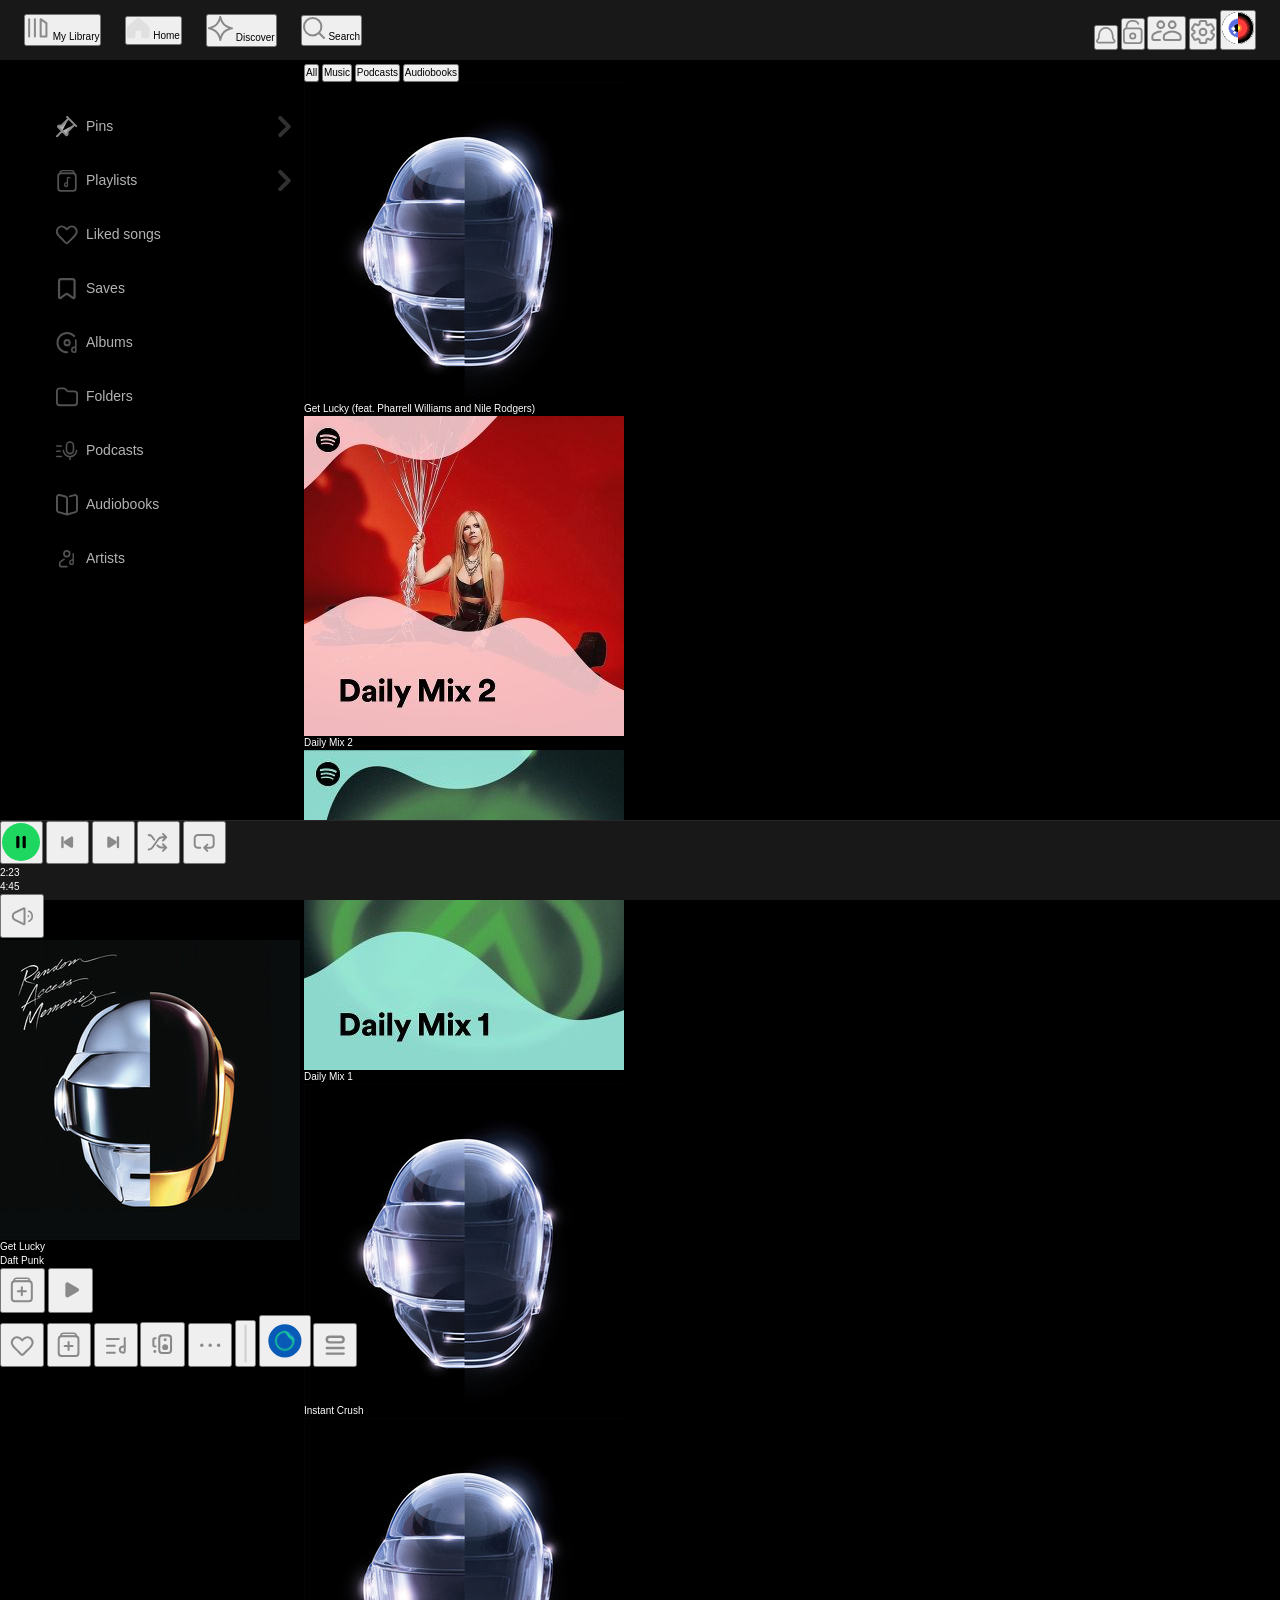
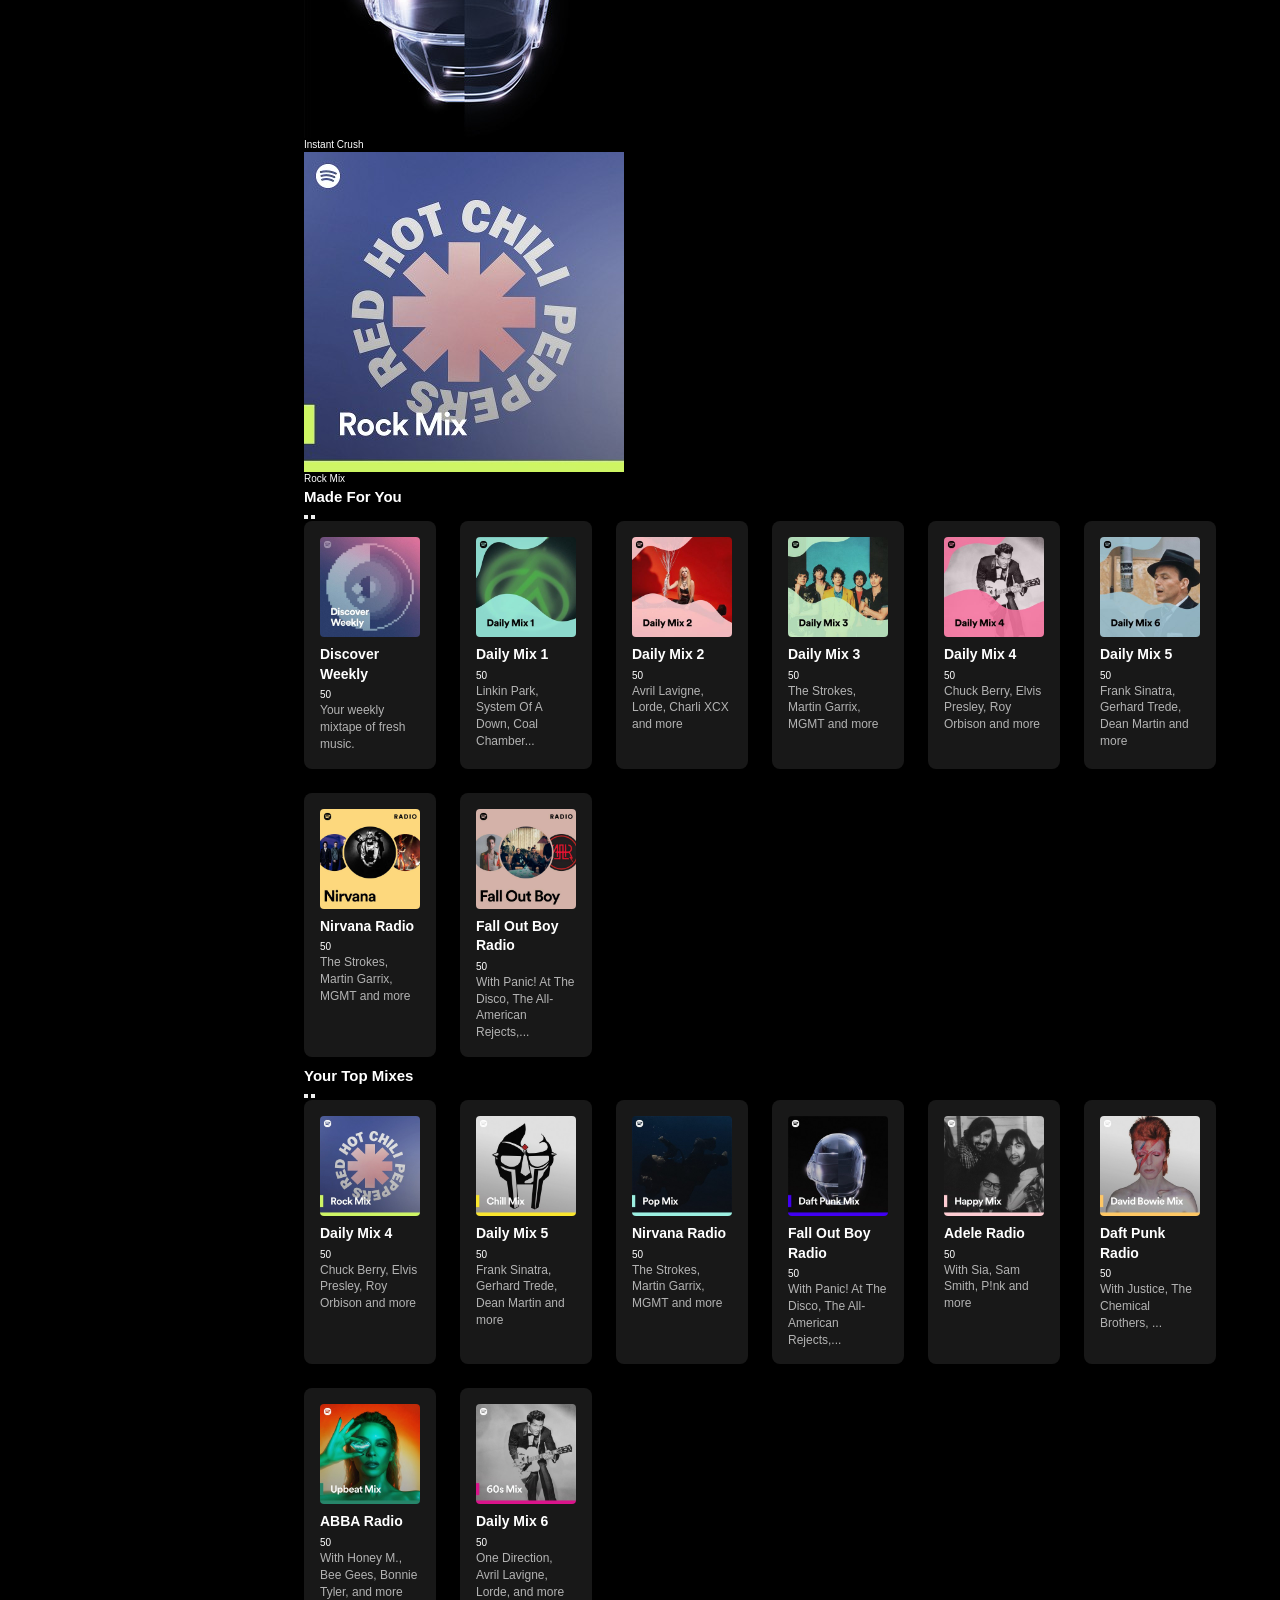
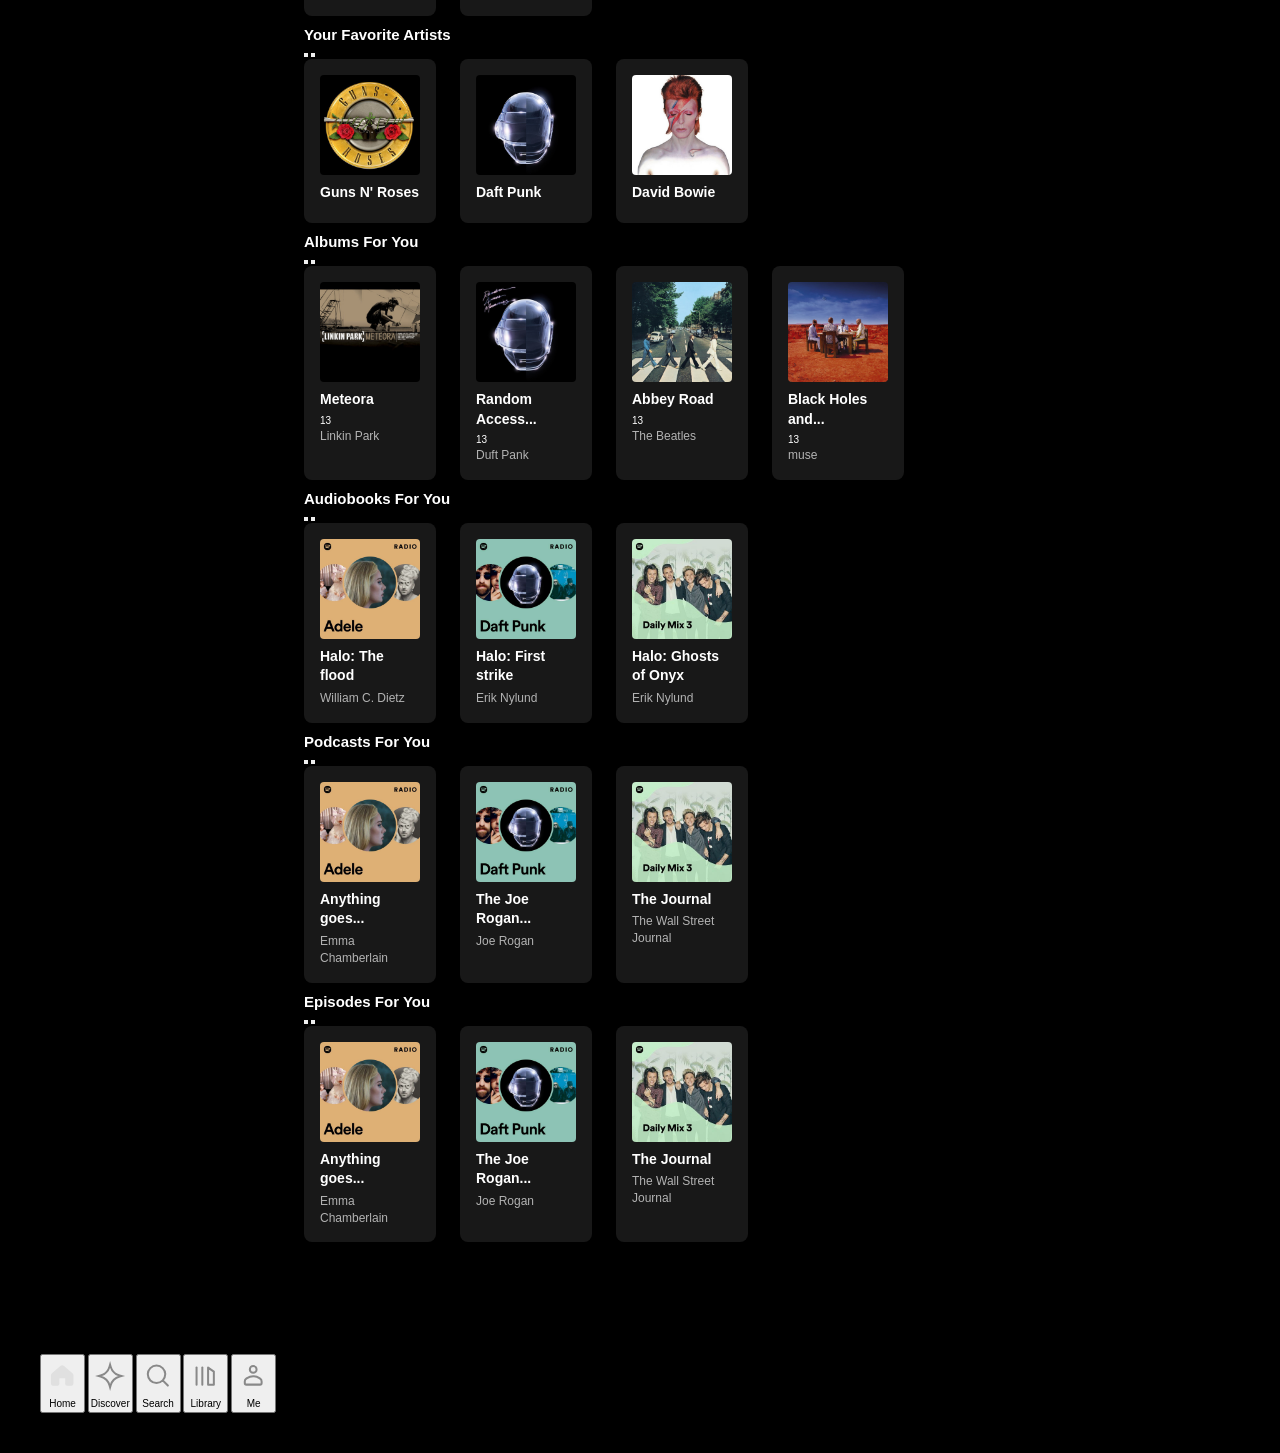
==== commit dbbf8103: "feat: update sidebar structure and style" ====
--- a/index.html
+++ b/index.html
@@ -1,5 +1,6 @@
 <!doctype html>
 <html lang="en">
+
 <head>
   <meta charset="UTF-8">
   <meta name="viewport" content="width=device-width, initial-scale=1.0">
@@ -9,19 +10,22 @@
 
 <body>
 
-<div class="app">
-<!-- header -->
+  <div class="app">
+    <!-- header -->
     <header class="header">
       <nav class="header-nav">
         <ul class="header-list">
-          
+
           <li class="header-item">
             <button class="header-button" onclick="window.location.href='MyLibrary.html'">
               <span class="header-icon">
                 <svg width="24" height="24" viewBox="0 0 24 24" fill="none" xmlns="http://www.w3.org/2000/svg">
-                  <path d="M3.14307 3.14307V20.4299" stroke="#898989" stroke-width="2.02054" stroke-linecap="round" stroke-linejoin="round"/>
-                  <path d="M8.9054 3.14307V20.4299" stroke="#898989" stroke-width="2.02054" stroke-linecap="round" stroke-linejoin="round"/>
-                  <path d="M14.6676 20.4299V3.14307L20.4299 7.13234V20.4299H14.6676Z" stroke="#898989" stroke-width="2.02054" stroke-linecap="round" stroke-linejoin="round"/>
+                  <path d="M3.14307 3.14307V20.4299" stroke="#898989" stroke-width="2.02054" stroke-linecap="round"
+                    stroke-linejoin="round" />
+                  <path d="M8.9054 3.14307V20.4299" stroke="#898989" stroke-width="2.02054" stroke-linecap="round"
+                    stroke-linejoin="round" />
+                  <path d="M14.6676 20.4299V3.14307L20.4299 7.13234V20.4299H14.6676Z" stroke="#898989"
+                    stroke-width="2.02054" stroke-linecap="round" stroke-linejoin="round" />
                 </svg>
                 <span class=" header-text">My Library</span>
               </span>
@@ -32,7 +36,10 @@
             <button class="header-button" onclick="window.location.href='index.html'">
               <span class="header-icon">
                 <svg width="23" height="21" viewBox="0 0 23 21" fill="none" xmlns="http://www.w3.org/2000/svg">
-                  <path d="M1.17865 9.98612V17.4946C1.17865 18.4245 1.93251 19.1784 2.86243 19.1784H6.23C6.79618 19.2071 7.27095 18.7557 7.27095 18.1888V13.2814C7.27095 12.3557 8.01818 11.6037 8.94384 11.5977L13.7314 11.5667C14.6655 11.5607 15.426 12.3163 15.426 13.2505V18.2717C15.426 18.7724 15.832 19.1784 16.3327 19.1784H19.7003C20.6302 19.1784 21.3841 18.4245 21.3841 17.4946V9.98612C21.3841 9.49083 21.166 9.02066 20.7879 8.70074L12.369 1.57704C11.7412 1.04583 10.8215 1.04583 10.1937 1.57704L1.77481 8.70074C1.39671 9.02066 1.17865 9.49083 1.17865 9.98612Z" fill="#E0E0E0" stroke="#E0E0E0" stroke-width="2.3573" stroke-linecap="round" stroke-linejoin="round"/>
+                  <path
+                    d="M1.17865 9.98612V17.4946C1.17865 18.4245 1.93251 19.1784 2.86243 19.1784H6.23C6.79618 19.2071 7.27095 18.7557 7.27095 18.1888V13.2814C7.27095 12.3557 8.01818 11.6037 8.94384 11.5977L13.7314 11.5667C14.6655 11.5607 15.426 12.3163 15.426 13.2505V18.2717C15.426 18.7724 15.832 19.1784 16.3327 19.1784H19.7003C20.6302 19.1784 21.3841 18.4245 21.3841 17.4946V9.98612C21.3841 9.49083 21.166 9.02066 20.7879 8.70074L12.369 1.57704C11.7412 1.04583 10.8215 1.04583 10.1937 1.57704L1.77481 8.70074C1.39671 9.02066 1.17865 9.49083 1.17865 9.98612Z"
+                    fill="#E0E0E0" stroke="#E0E0E0" stroke-width="2.3573" stroke-linecap="round"
+                    stroke-linejoin="round" />
                 </svg>
                 <span class="header-text">Home</span>
               </span>
@@ -40,10 +47,12 @@
           </li>
 
           <li class="header-item">
-            <button class="header-button">
+            <button class="header-button" onclick="window.location.href='Discover.html'">
               <span class="header-icon">
                 <svg width="25" height="25" viewBox="0 0 25 25" fill="none" xmlns="http://www.w3.org/2000/svg">
-                  <path d="M12.8042 21.8062C14.0298 17.441 17.441 14.0298 21.8062 12.8042L23.6011 12.3003L21.8062 11.7964C17.441 10.5708 14.0298 7.1596 12.8042 2.79443L12.3003 0.999512L11.7964 2.79443C10.5708 7.1596 7.1596 10.5708 2.79443 11.7964L0.999512 12.3003L2.79443 12.8042C7.1596 14.0298 10.5708 17.441 11.7964 21.8062L12.3003 23.6011L12.8042 21.8062Z" stroke="#898989" stroke-width="2"/>
+                  <path
+                    d="M12.8042 21.8062C14.0298 17.441 17.441 14.0298 21.8062 12.8042L23.6011 12.3003L21.8062 11.7964C17.441 10.5708 14.0298 7.1596 12.8042 2.79443L12.3003 0.999512L11.7964 2.79443C10.5708 7.1596 7.1596 10.5708 2.79443 11.7964L0.999512 12.3003L2.79443 12.8042C7.1596 14.0298 10.5708 17.441 11.7964 21.8062L12.3003 23.6011L12.8042 21.8062Z"
+                    stroke="#898989" stroke-width="2" />
                 </svg>
                 <span class="header-text">Discover</span>
               </span>
@@ -54,7 +63,9 @@
             <button class="header-button" onclick="window.location.href='search.html'">
               <span class="header-icon">
                 <svg width="23" height="23" viewBox="0 0 23 23" fill="none" xmlns="http://www.w3.org/2000/svg">
-                  <path d="M15.9159 15.7929C17.4535 14.2244 18.4016 12.0759 18.4016 9.70591C18.4016 4.90343 14.5084 1.01025 9.70594 1.01025C4.90346 1.01025 1.01028 4.90343 1.01028 9.70591C1.01028 14.5084 4.90346 18.4016 9.70594 18.4016C12.1385 18.4016 14.3377 17.4027 15.9159 15.7929ZM15.9159 15.7929L21.0103 21.0103" stroke="#898989" stroke-width="2.02054" stroke-linecap="round"/>
+                  <path
+                    d="M15.9159 15.7929C17.4535 14.2244 18.4016 12.0759 18.4016 9.70591C18.4016 4.90343 14.5084 1.01025 9.70594 1.01025C4.90346 1.01025 1.01028 4.90343 1.01028 9.70591C1.01028 14.5084 4.90346 18.4016 9.70594 18.4016C12.1385 18.4016 14.3377 17.4027 15.9159 15.7929ZM15.9159 15.7929L21.0103 21.0103"
+                    stroke="#898989" stroke-width="2.02054" stroke-linecap="round" />
                 </svg>
                 <span class="header-text">Search</span>
               </span>
@@ -66,698 +77,691 @@
       <div class="header-icons">
         <button class="icon-button">
           <svg width="20" height="17" viewBox="0 0 20 17" fill="none" xmlns="http://www.w3.org/2000/svg">
-            <path d="M17.305 15.575H2.24935C1.0597 15.575 0.409813 14.1875 1.17141 13.2736L2.42592 11.7682C2.64129 11.5097 2.74882 11.1829 2.74555 10.8465C2.7249 8.7271 3.09697 0.841919 9.77719 0.841919C16.4574 0.841919 16.8295 8.7271 16.8088 10.8465C16.8056 11.1829 16.9131 11.5097 17.1285 11.7682L18.383 13.2736C19.1446 14.1875 18.4947 15.575 17.305 15.575Z" stroke="#898989" stroke-width="1.6838" stroke-linecap="round" stroke-linejoin="round"/>
+            <path
+              d="M17.305 15.575H2.24935C1.0597 15.575 0.409813 14.1875 1.17141 13.2736L2.42592 11.7682C2.64129 11.5097 2.74882 11.1829 2.74555 10.8465C2.7249 8.7271 3.09697 0.841919 9.77719 0.841919C16.4574 0.841919 16.8295 8.7271 16.8088 10.8465C16.8056 11.1829 16.9131 11.5097 17.1285 11.7682L18.383 13.2736C19.1446 14.1875 18.4947 15.575 17.305 15.575Z"
+              stroke="#898989" stroke-width="1.6838" stroke-linecap="round" stroke-linejoin="round" />
           </svg>
         </button>
 
         <button class="icon-button lock-btn">
           <svg width="20" height="24" viewBox="0 0 20 24" fill="none" xmlns="http://www.w3.org/2000/svg">
-            <path d="M14.5457 4.26552C14.7544 4.70905 15.2832 4.89939 15.7267 4.69066C16.1702 4.48192 16.3606 3.95316 16.1518 3.50963L14.5457 4.26552ZM3.61666 7.98816C4.49277 7.84598 4.49283 7.84638 4.49289 7.84675C4.49291 7.84684 4.49296 7.84719 4.49299 7.84737C4.49305 7.84773 4.49309 7.84799 4.49312 7.84814C4.49316 7.84844 4.49314 7.84833 4.49306 7.84781C4.4929 7.84676 4.49249 7.84408 4.49187 7.83981C4.49063 7.83128 4.48854 7.81644 4.48589 7.79571C4.48057 7.75421 4.47303 7.68935 4.46549 7.60449C4.45037 7.43439 4.43548 7.18627 4.43819 6.88671C4.44366 6.28146 4.52078 5.49832 4.79016 4.73233C5.05715 3.97315 5.50453 3.25206 6.24453 2.71568C6.98229 2.18093 8.08614 1.77515 9.7633 1.77515V0C7.79098 0 6.30174 0.481792 5.20273 1.27839C4.10595 2.07338 3.47285 3.12744 3.11555 4.1434C2.76065 5.15256 2.66967 6.14457 2.66311 6.87067C2.6598 7.2368 2.67792 7.5434 2.69731 7.76162C2.70702 7.87092 2.71711 7.95861 2.72511 8.02113C2.72911 8.0524 2.7326 8.07743 2.73528 8.09577C2.73661 8.10494 2.73774 8.11244 2.73863 8.11822C2.73908 8.12111 2.73947 8.12357 2.73979 8.12559C2.73995 8.1266 2.74009 8.1275 2.74022 8.1283C2.74028 8.12869 2.74036 8.1292 2.74039 8.1294C2.74047 8.12989 2.74055 8.13034 3.61666 7.98816ZM9.7633 1.77515C11.2681 1.77515 12.31 2.10211 13.0382 2.55229C13.7643 3.00119 14.2364 3.60832 14.5457 4.26552L16.1518 3.50963C15.7204 2.59289 15.0353 1.70001 13.9716 1.0424C12.91 0.386066 11.5295 0 9.7633 0V1.77515Z" fill="#898989"/>
-            <path d="M15.9763 8.43188H3.55029C2.07971 8.43188 0.887573 9.62403 0.887573 11.0946V20.4141C0.887573 21.8847 2.07971 23.0768 3.55029 23.0768H15.9763C17.4469 23.0768 18.639 21.8847 18.639 20.4141V11.0946C18.639 9.62403 17.4469 8.43188 15.9763 8.43188Z" stroke="#898989" stroke-width="1.77515"/>
-            <circle cx="9.76331" cy="15.9763" r="2.66272" stroke="#898989" stroke-width="1.77515"/>
+            <path
+              d="M14.5457 4.26552C14.7544 4.70905 15.2832 4.89939 15.7267 4.69066C16.1702 4.48192 16.3606 3.95316 16.1518 3.50963L14.5457 4.26552ZM3.61666 7.98816C4.49277 7.84598 4.49283 7.84638 4.49289 7.84675C4.49291 7.84684 4.49296 7.84719 4.49299 7.84737C4.49305 7.84773 4.49309 7.84799 4.49312 7.84814C4.49316 7.84844 4.49314 7.84833 4.49306 7.84781C4.4929 7.84676 4.49249 7.84408 4.49187 7.83981C4.49063 7.83128 4.48854 7.81644 4.48589 7.79571C4.48057 7.75421 4.47303 7.68935 4.46549 7.60449C4.45037 7.43439 4.43548 7.18627 4.43819 6.88671C4.44366 6.28146 4.52078 5.49832 4.79016 4.73233C5.05715 3.97315 5.50453 3.25206 6.24453 2.71568C6.98229 2.18093 8.08614 1.77515 9.7633 1.77515V0C7.79098 0 6.30174 0.481792 5.20273 1.27839C4.10595 2.07338 3.47285 3.12744 3.11555 4.1434C2.76065 5.15256 2.66967 6.14457 2.66311 6.87067C2.6598 7.2368 2.67792 7.5434 2.69731 7.76162C2.70702 7.87092 2.71711 7.95861 2.72511 8.02113C2.72911 8.0524 2.7326 8.07743 2.73528 8.09577C2.73661 8.10494 2.73774 8.11244 2.73863 8.11822C2.73908 8.12111 2.73947 8.12357 2.73979 8.12559C2.73995 8.1266 2.74009 8.1275 2.74022 8.1283C2.74028 8.12869 2.74036 8.1292 2.74039 8.1294C2.74047 8.12989 2.74055 8.13034 3.61666 7.98816ZM9.7633 1.77515C11.2681 1.77515 12.31 2.10211 13.0382 2.55229C13.7643 3.00119 14.2364 3.60832 14.5457 4.26552L16.1518 3.50963C15.7204 2.59289 15.0353 1.70001 13.9716 1.0424C12.91 0.386066 11.5295 0 9.7633 0V1.77515Z"
+              fill="#898989" />
+            <path
+              d="M15.9763 8.43188H3.55029C2.07971 8.43188 0.887573 9.62403 0.887573 11.0946V20.4141C0.887573 21.8847 2.07971 23.0768 3.55029 23.0768H15.9763C17.4469 23.0768 18.639 21.8847 18.639 20.4141V11.0946C18.639 9.62403 17.4469 8.43188 15.9763 8.43188Z"
+              stroke="#898989" stroke-width="1.77515" />
+            <circle cx="9.76331" cy="15.9763" r="2.66272" stroke="#898989" stroke-width="1.77515" />
           </svg>
         </button>
 
         <button class="icon-button">
           <svg width="35" height="26" viewBox="0 0 35 26" fill="none" xmlns="http://www.w3.org/2000/svg">
-            <path d="M26.5729 6.73524C26.5729 8.5951 25.0652 10.1028 23.2054 10.1028C21.3455 10.1028 19.8378 8.5951 19.8378 6.73524C19.8378 4.87539 21.3455 3.36768 23.2054 3.36768C25.0652 3.36768 26.5729 4.87539 26.5729 6.73524Z" stroke="#898989" stroke-width="2.02054"/>
-            <path d="M16.286 15.8383L17.0358 15.3384C18.8628 14.1204 21.0095 13.4705 23.2053 13.4705C25.4012 13.4705 27.5478 14.1204 29.3749 15.3384L30.1247 15.8383C31.0615 16.4629 31.6242 17.5143 31.6242 18.6403V20.3178C31.6242 21.1858 30.9206 21.8894 30.0527 21.8894H23.2053H16.3579C15.49 21.8894 14.7864 21.1858 14.7864 20.3178V18.6403C14.7864 17.5143 15.3491 16.4629 16.286 15.8383Z" stroke="#898989" stroke-width="2.02054" stroke-linecap="round" stroke-linejoin="round"/>
-            <path d="M15.1541 6.73524C15.1541 8.5951 13.6464 10.1028 11.7865 10.1028C9.92666 10.1028 8.41895 8.5951 8.41895 6.73524C8.41895 4.87539 9.92666 3.36768 11.7865 3.36768C13.6464 3.36768 15.1541 4.87539 15.1541 6.73524Z" stroke="#898989" stroke-width="2.02054"/>
-            <path d="M11.7865 13.4705C9.59068 13.4705 7.44399 14.1204 5.61695 15.3384L4.86716 15.8383C3.93031 16.4629 3.36758 17.5143 3.36758 18.6403V20.3178C3.36758 21.1858 4.07118 21.8894 4.93912 21.8894H11" stroke="#898989" stroke-width="2.02054" stroke-linecap="round" stroke-linejoin="round"/>
+            <path
+              d="M26.5729 6.73524C26.5729 8.5951 25.0652 10.1028 23.2054 10.1028C21.3455 10.1028 19.8378 8.5951 19.8378 6.73524C19.8378 4.87539 21.3455 3.36768 23.2054 3.36768C25.0652 3.36768 26.5729 4.87539 26.5729 6.73524Z"
+              stroke="#898989" stroke-width="2.02054" />
+            <path
+              d="M16.286 15.8383L17.0358 15.3384C18.8628 14.1204 21.0095 13.4705 23.2053 13.4705C25.4012 13.4705 27.5478 14.1204 29.3749 15.3384L30.1247 15.8383C31.0615 16.4629 31.6242 17.5143 31.6242 18.6403V20.3178C31.6242 21.1858 30.9206 21.8894 30.0527 21.8894H23.2053H16.3579C15.49 21.8894 14.7864 21.1858 14.7864 20.3178V18.6403C14.7864 17.5143 15.3491 16.4629 16.286 15.8383Z"
+              stroke="#898989" stroke-width="2.02054" stroke-linecap="round" stroke-linejoin="round" />
+            <path
+              d="M15.1541 6.73524C15.1541 8.5951 13.6464 10.1028 11.7865 10.1028C9.92666 10.1028 8.41895 8.5951 8.41895 6.73524C8.41895 4.87539 9.92666 3.36768 11.7865 3.36768C13.6464 3.36768 15.1541 4.87539 15.1541 6.73524Z"
+              stroke="#898989" stroke-width="2.02054" />
+            <path
+              d="M11.7865 13.4705C9.59068 13.4705 7.44399 14.1204 5.61695 15.3384L4.86716 15.8383C3.93031 16.4629 3.36758 17.5143 3.36758 18.6403V20.3178C3.36758 21.1858 4.07118 21.8894 4.93912 21.8894H11"
+              stroke="#898989" stroke-width="2.02054" stroke-linecap="round" stroke-linejoin="round" />
           </svg>
         </button>
 
         <button class="icon-button">
           <svg width="24" height="24" viewBox="0 0 24 24" fill="none" xmlns="http://www.w3.org/2000/svg">
-            <path d="M14.1164 1H9.88363C9.60145 1 9.35689 1.09167 9.14995 1.275C8.94302 1.45833 8.82074 1.6875 8.78312 1.9625L8.4445 4.52C8.19994 4.61167 7.96968 4.72167 7.75371 4.85C7.537 4.97833 7.32517 5.11583 7.11824 5.2625L4.66325 4.2725C4.39988 4.18083 4.13651 4.17167 3.87313 4.245C3.60976 4.31833 3.40283 4.47417 3.25233 4.7125L1.16418 8.26C1.01368 8.49833 0.966651 8.755 1.02309 9.03C1.07952 9.305 1.22062 9.525 1.44636 9.69L3.56273 11.2575C3.54392 11.3858 3.53451 11.5098 3.53451 11.6293V12.3718C3.53451 12.4906 3.54392 12.6142 3.56273 12.7425L1.44636 14.31C1.22062 14.475 1.07952 14.695 1.02309 14.97C0.966651 15.245 1.01368 15.5017 1.16418 15.74L3.25233 19.2875C3.38402 19.5442 3.58606 19.7048 3.85846 19.7693C4.13161 19.8331 4.39988 19.8192 4.66325 19.7275L7.11824 18.7375C7.32517 18.8842 7.54151 19.0217 7.76726 19.15C7.993 19.2783 8.21875 19.3883 8.4445 19.48L8.78312 22.0375C8.82074 22.3125 8.94302 22.5417 9.14995 22.725C9.35689 22.9083 9.60145 23 9.88363 23H14.1164C14.3986 23 14.6431 22.9083 14.85 22.725C15.057 22.5417 15.1793 22.3125 15.2169 22.0375L15.5555 19.48C15.8001 19.3883 16.0307 19.2783 16.2474 19.15C16.4634 19.0217 16.6748 18.8842 16.8818 18.7375L19.3368 19.7275C19.6001 19.8192 19.8635 19.8283 20.1269 19.755C20.3902 19.6817 20.5972 19.5258 20.7477 19.2875L22.8358 15.74C22.9863 15.5017 23.0334 15.245 22.9769 14.97C22.9205 14.695 22.7794 14.475 22.5536 14.31L20.4373 12.7425C20.4561 12.6142 20.4655 12.4906 20.4655 12.3718V11.6293C20.4655 11.5098 20.4467 11.3858 20.4091 11.2575L22.5254 9.69C22.7512 9.525 22.8923 9.305 22.9487 9.03C23.0051 8.755 22.9581 8.49833 22.8076 8.26L20.7195 4.74C20.569 4.50167 20.3575 4.34107 20.0851 4.2582C19.812 4.17607 19.5437 4.18083 19.2803 4.2725L16.8818 5.2625C16.6748 5.11583 16.4585 4.97833 16.2327 4.85C16.007 4.72167 15.7813 4.61167 15.5555 4.52L15.2169 1.9625C15.1793 1.6875 15.057 1.45833 14.85 1.275C14.6431 1.09167 14.3986 1 14.1164 1Z" stroke="#898989" stroke-width="2"/>
-            <circle cx="3.34783" cy="3.34783" r="3.34783" transform="matrix(1 0 0 -1 8.65216 15.3478)" stroke="#898989" stroke-width="2"/>
+            <path
+              d="M14.1164 1H9.88363C9.60145 1 9.35689 1.09167 9.14995 1.275C8.94302 1.45833 8.82074 1.6875 8.78312 1.9625L8.4445 4.52C8.19994 4.61167 7.96968 4.72167 7.75371 4.85C7.537 4.97833 7.32517 5.11583 7.11824 5.2625L4.66325 4.2725C4.39988 4.18083 4.13651 4.17167 3.87313 4.245C3.60976 4.31833 3.40283 4.47417 3.25233 4.7125L1.16418 8.26C1.01368 8.49833 0.966651 8.755 1.02309 9.03C1.07952 9.305 1.22062 9.525 1.44636 9.69L3.56273 11.2575C3.54392 11.3858 3.53451 11.5098 3.53451 11.6293V12.3718C3.53451 12.4906 3.54392 12.6142 3.56273 12.7425L1.44636 14.31C1.22062 14.475 1.07952 14.695 1.02309 14.97C0.966651 15.245 1.01368 15.5017 1.16418 15.74L3.25233 19.2875C3.38402 19.5442 3.58606 19.7048 3.85846 19.7693C4.13161 19.8331 4.39988 19.8192 4.66325 19.7275L7.11824 18.7375C7.32517 18.8842 7.54151 19.0217 7.76726 19.15C7.993 19.2783 8.21875 19.3883 8.4445 19.48L8.78312 22.0375C8.82074 22.3125 8.94302 22.5417 9.14995 22.725C9.35689 22.9083 9.60145 23 9.88363 23H14.1164C14.3986 23 14.6431 22.9083 14.85 22.725C15.057 22.5417 15.1793 22.3125 15.2169 22.0375L15.5555 19.48C15.8001 19.3883 16.0307 19.2783 16.2474 19.15C16.4634 19.0217 16.6748 18.8842 16.8818 18.7375L19.3368 19.7275C19.6001 19.8192 19.8635 19.8283 20.1269 19.755C20.3902 19.6817 20.5972 19.5258 20.7477 19.2875L22.8358 15.74C22.9863 15.5017 23.0334 15.245 22.9769 14.97C22.9205 14.695 22.7794 14.475 22.5536 14.31L20.4373 12.7425C20.4561 12.6142 20.4655 12.4906 20.4655 12.3718V11.6293C20.4655 11.5098 20.4467 11.3858 20.4091 11.2575L22.5254 9.69C22.7512 9.525 22.8923 9.305 22.9487 9.03C23.0051 8.755 22.9581 8.49833 22.8076 8.26L20.7195 4.74C20.569 4.50167 20.3575 4.34107 20.0851 4.2582C19.812 4.17607 19.5437 4.18083 19.2803 4.2725L16.8818 5.2625C16.6748 5.11583 16.4585 4.97833 16.2327 4.85C16.007 4.72167 15.7813 4.61167 15.5555 4.52L15.2169 1.9625C15.1793 1.6875 15.057 1.45833 14.85 1.275C14.6431 1.09167 14.3986 1 14.1164 1Z"
+              stroke="#898989" stroke-width="2" />
+            <circle cx="3.34783" cy="3.34783" r="3.34783" transform="matrix(1 0 0 -1 8.65216 15.3478)" stroke="#898989"
+              stroke-width="2" />
           </svg>
         </button>
 
         <button class="icon-button">
-          <svg width="32" height="32" viewBox="0 0 32 32" fill="none" xmlns="http://www.w3.org/2000/svg" xmlns:xlink="http://www.w3.org/1999/xlink">
-            <rect width="32" height="32" rx="16" fill="url(#pattern0_7919_2040)"/>
+          <svg width="32" height="32" viewBox="0 0 32 32" fill="none" xmlns="http://www.w3.org/2000/svg"
+            xmlns:xlink="http://www.w3.org/1999/xlink">
+            <rect width="32" height="32" rx="16" fill="url(#pattern0_7919_2040)" />
             <defs>
               <pattern id="pattern0_7919_2040" patternContentUnits="objectBoundingBox" width="1" height="1">
-                <use xlink:href="#image0_7919_2040" transform="scale(0.00208333)"/>
+                <use xlink:href="#image0_7919_2040" transform="scale(0.00208333)" />
               </pattern>
-              <image id="image0_7919_2040" width="480" height="480" preserveAspectRatio="none" xlink:href="[data-uri]"/>
+              <image id="image0_7919_2040" width="480" height="480" preserveAspectRatio="none"
+                xlink:href="[data-uri]" />
             </defs>
           </svg>
         </button>
       </div>
     </header>
     <div class="layout">
- <!-- Sidebar -->
-    <aside class="sidebar">
-    <nav class="sidebar-nav">
-      <ul class="sidebar-list">
-        
-        <li class="sidebar-item">
-          <button class="sidebar-link">
-            <span class="sidebar-icon">
-              <svg width="22" height="22" viewBox="0 0 22 22" fill="none" xmlns="http://www.w3.org/2000/svg">
-                <path d="M12.6064 2.5178L11.0885 0.999964M12.6064 2.5178L5.90599 9.21819C5.78288 9.3413 5.62208 9.41961 5.44925 9.44062L2.69595 9.77532C2.05135 9.85367 1.78005 10.6401 2.23921 11.0992L6.16776 15.0278M12.6064 2.5178L18.6777 8.58914M20.1956 10.107L18.6777 8.58914M18.6777 8.58914L11.9773 15.2895C11.8542 15.4126 11.7759 15.5734 11.7549 15.7463L11.4202 18.4996C11.3418 19.1442 10.5555 19.4155 10.0963 18.9563L6.16776 15.0278M6.16776 15.0278L0.999964 20.1956" stroke="#898989" stroke-width="2" stroke-linecap="round" stroke-linejoin="round"/>
-              </svg>
-            </span>
-            <span class="sidebar-text">Pins</span>
-            <span class="sidebar-right-icon">
-              <svg width="17" height="17" viewBox="0 0 17 17" fill="none" xmlns="http://www.w3.org/2000/svg">
-                <path d="M6.73515 13.4703L11.7865 8.41898L6.73515 3.36763" stroke="#898989" stroke-width="2.3573" stroke-linecap="round" stroke-linejoin="round"/>
-              </svg>
-            </span>
-          </button>
-        </li>
-
-        <li class="sidebar-item">
-          <button class="sidebar-link playlist-toggle">
-            <span class="sidebar-icon">
-              <svg width="22" height="25" viewBox="0 0 22 25" fill="none" xmlns="http://www.w3.org/2000/svg">
-                <rect width="20" height="20" rx="3" transform="matrix(1 0 0 -1 1 23.75)" stroke="#898989" stroke-width="2" stroke-linejoin="round"/>
-                <path d="M3 3.75H19C19 2.09315 17.6569 0.75 16 0.75H6C4.34315 0.75 3 2.09315 3 3.75Z" stroke="#898989" stroke-width="1.5" stroke-linejoin="round"/>
-                <path d="M11.5126 14.7059V9.375C11.5126 9.02982 11.7924 8.75 12.1376 8.75H14.254M11.5126 14.7059V17.7229C11.5126 18.2777 11.1187 18.7612 10.564 18.7489C9.60204 18.7275 8.25403 18.3937 8.25403 16.6912C8.25403 14.0441 11.5126 14.7059 11.5126 14.7059Z" stroke="#898989" stroke-width="1.5" stroke-linecap="round" stroke-linejoin="round"/>
-              </svg>
-            </span>
-            <span class="sidebar-text">Playlists</span>
-            <span class="sidebar-right-icon">
-              <svg width="17" height="17" viewBox="0 0 17 17" fill="none" xmlns="http://www.w3.org/2000/svg">
-                <path d="M6.73515 13.4703L11.7865 8.41898L6.73515 3.36763" stroke="#898989" stroke-width="2.3573" stroke-linecap="round" stroke-linejoin="round"/>
-              </svg>
-            </span>
-          </button>
-          <ul class="sidebar-submenu">
-
-        <li class="submenu-item">
-          <img src="./assets/icons/sidebar 2.svg">
-          <span>Chill stuff</span>
-        </li>
-
-        <li class="submenu-item">
-          <img src="./assets/icons/sidebar 2.svg">
-          <span>Rock n Roll</span>
-        </li>
-
-        <li class="submenu-item">
-          <img src="./assets/icons/sidebar 2.svg">
-          <span>The Jux Box</span>
-        </li>
-
-        <li class="submenu-item">
-          <img src="./assets/icons/sidebar 2.svg">
-          <span>Selected Linkin Park</span>
-        </li>
-
-        <li class="submenu-item">
-          <img src="./assets/icons/sidebar 2.svg">
-          <span>Vibe</span>
-        </li>
-
-      </ul>
-
-            <li class="sidebar-item">
-          <button class="sidebar-link">
-            <span class="sidebar-icon">
-              <svg width="23" height="20" viewBox="0 0 23 20" fill="none" xmlns="http://www.w3.org/2000/svg">
-                <path d="M13.1336 2.36517L11.2698 4.17112L9.40593 2.36518C7.45157 0.471504 4.31642 0.57606 2.49256 2.59574C0.7228 4.55551 0.47915 7.49092 2.08172 9.58963C2.27865 9.84753 2.47228 10.0945 2.65656 10.3206C3.823 11.7515 6.36801 14.2505 7.64315 15.5916C8.58524 16.5824 9.43207 17.4087 10.07 18.0106C10.7438 18.6462 11.7837 18.6323 12.4587 17.9981C13.6351 16.8927 15.439 15.171 16.7097 13.8346C17.9848 12.4935 18.7165 11.7515 19.883 10.3206C20.0672 10.0945 20.2609 9.84753 20.4578 9.58963C22.0604 7.49092 21.8167 4.55551 20.047 2.59574C18.2231 0.57606 15.088 0.471502 13.1336 2.36517Z" stroke="#898989" stroke-width="2.02054" stroke-linecap="round" stroke-linejoin="round"/>
-              </svg>
-            </span>
-            <span class="sidebar-text">Liked songs</span>
-          </button>
-        </li>
-
-        <li class="sidebar-item">
-          <button class="sidebar-link">
-            <span class="sidebar-icon">
-              <svg width="19" height="23" viewBox="0 0 19 23" fill="none" xmlns="http://www.w3.org/2000/svg">
-                <path d="M1.15979 3.47961V19.7834C1.15979 20.7268 2.22612 21.2756 2.99379 20.7272L7.93045 17.201C8.737 16.6249 9.82049 16.6249 10.627 17.201L15.5637 20.7272C16.3314 21.2756 17.3977 20.7268 17.3977 19.7834V3.47961C17.3977 2.19848 16.3591 1.15991 15.078 1.15991H3.47949C2.19836 1.15991 1.15979 2.19848 1.15979 3.47961Z" stroke="#898989" stroke-width="2.3197"/>
-              </svg>
-            </span>
-            <span class="sidebar-text">Saves</span>
-          </button>
-        </li>
-
-        <li class="sidebar-item">
-          <button class="sidebar-link">
-            <span class="sidebar-icon">
-              <svg width="20" height="23" viewBox="0 0 20 23" fill="none" xmlns="http://www.w3.org/2000/svg">
-                <circle cx="11.1131" cy="11.1131" r="2.75528" stroke="#898989" stroke-width="2.02054"/>
-                <path d="M11.113 21.2157C5.53339 21.2157 1.01025 16.6925 1.01025 11.113C1.01025 5.53339 5.53339 1.01025 11.113 1.01025C14.0256 1.01025 16.6503 2.24282 18.4941 4.21481" stroke="#898989" stroke-width="2.02054" stroke-linecap="round"/>
-              </svg>
-            </span>
-            <span class="sidebar-text">Albums</span>
-          </button>
-        </li>
-
-        <li class="sidebar-item">
-          <button class="sidebar-link">
-            <span class="sidebar-icon">
-              <svg width="24" height="21" viewBox="0 0 24 21" fill="none" xmlns="http://www.w3.org/2000/svg">
-                <path d="M23 16.5C23 18.1569 21.6569 19.5 20 19.5H4C2.34315 19.5 1 18.1569 1 16.5V4.3V4C1 2.34314 2.34315 1 4 1H8.35962C9.38179 1 10.3336 1.52046 10.8853 2.381L11.2301 2.919C11.7818 3.77954 12.7336 4.3 13.7558 4.3H20C21.6569 4.3 23 5.64315 23 7.3V16.5Z" stroke="#898989" stroke-width="2" stroke-linejoin="round"/>
-              </svg>
-            </span>
-            <span class="sidebar-text">Folders</span>
-          </button>
-        </li>
-
-        <li class="sidebar-item">
-          <button class="sidebar-link">
-            <span class="sidebar-icon">
-              <svg width="28" height="25" viewBox="0 0 28 25" fill="none" xmlns="http://www.w3.org/2000/svg">
-                <path d="M13.3611 5.45512V11.3846C13.3611 13.8406 15.3521 15.8316 17.8082 15.8316C20.2642 15.8316 22.2552 13.8406 22.2552 11.3846V10.3963V5.45513C22.2552 2.99908 20.2642 1.00806 17.8082 1.00806C15.3521 1.00806 13.3611 2.99907 13.3611 5.45512Z" stroke="#898989" stroke-width="2.016" stroke-linecap="round"/>
-                <path d="M9.40808 11.8784C9.40808 11.8784 10.3963 19.7843 17.8081 19.7843M17.8081 19.7843C25.2199 19.7843 26.2081 11.8784 26.2081 11.8784M17.8081 19.7843V23.2432" stroke="#898989" stroke-width="2.016" stroke-linecap="round"/>
-                <path d="M1.00806 6.0481H6.88807" stroke="#898989" stroke-width="2.016" stroke-linecap="round"/>
-                <path d="M1.00806 12.7681H5.20807" stroke="#898989" stroke-width="2.016" stroke-linecap="round"/>
-                <path d="M1.00806 19.488H6.88807" stroke="#898989" stroke-width="2.016" stroke-linecap="round"/>
-              </svg>
-            </span>
-            <span class="sidebar-text">Podcasts</span>
-          </button>
-        </li>
-
-        <li class="sidebar-item">
-          <button class="sidebar-link">
-            <span class="sidebar-icon">
-              <svg width="22" height="22" viewBox="0 0 22 22" fill="none" xmlns="http://www.w3.org/2000/svg">
-                <path d="M11 20.4829L2.4624 18.1003C1.59791 17.8591 1 17.0715 1 16.1739V3.0014C1 1.71383 2.19893 0.761731 3.45303 1.05338L9.45303 2.44873C10.3589 2.6594 11 3.4667 11 4.39674V20.4829ZM11 20.4829L19.5376 18.1003C20.4021 17.8591 21 17.0715 21 16.1739V3.0654C21 1.75774 19.7657 0.801847 18.4996 1.129L13.8 2.34338" stroke="#898989" stroke-width="2" stroke-linecap="round" stroke-linejoin="round"/>
-              </svg>
-            </span>
-            <span class="sidebar-text">Audiobooks</span>
-          </button>
-        </li>
-
-        <li class="sidebar-item">
-          <button class="sidebar-link">
-            <span class="sidebar-icon">
-              <svg width="24" height="26" viewBox="0 0 24 26" fill="none" xmlns="http://www.w3.org/2000/svg">
-                <path d="M15.1541 6.73524C15.1541 8.5951 13.6464 10.1028 11.7865 10.1028C9.92666 10.1028 8.41895 8.5951 8.41895 6.73524C8.41895 4.87539 9.92666 3.36768 11.7865 3.36768C13.6464 3.36768 15.1541 4.87539 15.1541 6.73524Z" stroke="#898989" stroke-width="2.02054"/>
-                <path d="M8.41891 13.4705L4.86713 15.8383C3.93028 16.4629 3.36755 17.5143 3.36755 18.6403V20.3178C3.36755 21.1858 4.07115 21.8894 4.93909 21.8894H11.7865" stroke="#898989" stroke-width="2.02054" stroke-linecap="round" stroke-linejoin="round"/>
-                <path d="M19.3635 6.73535V14.3124M19.3635 14.3124V18.0754C19.3635 18.8245 18.83 19.4779 18.0813 19.4543C16.843 19.4153 15.1541 18.9712 15.1541 16.8381C15.1541 13.4705 19.3635 14.3124 19.3635 14.3124Z" stroke="#898989" stroke-width="1.68378" stroke-linecap="round" stroke-linejoin="round"/>
-              </svg>
-            </span>
-            <span class="sidebar-text">Artists</span>
-          </button>
-        </li>
-
-      </ul>
-    </nav>
-  </aside>
-
-  <!-- main -->
-  <div class="main">
-    <!-- scrollable -->
-    <main class="content">
-      <!-- filters -->
-      <div class="filters">
-        <button class="chip chip-active">All</button>
-        <button class="chip">Music</button>
-        <button class="chip">Podcasts</button>
-        <button class="chip">Audiobooks</button>
+      <!-- Sidebar -->
+      <aside class="sidebar">
+        <nav class="sidebar-nav">
+          <ul class="sidebar-list">
+
+            <li class="sidebar-item">
+              <button class="sidebar-link">
+                <span class="sidebar-icon">
+                  <svg width="22" height="22" viewBox="0 0 22 22" fill="none" xmlns="http://www.w3.org/2000/svg">
+                    <path
+                      d="M12.6064 2.5178L11.0885 0.999964M12.6064 2.5178L5.90599 9.21819C5.78288 9.3413 5.62208 9.41961 5.44925 9.44062L2.69595 9.77532C2.05135 9.85367 1.78005 10.6401 2.23921 11.0992L6.16776 15.0278M12.6064 2.5178L18.6777 8.58914M20.1956 10.107L18.6777 8.58914M18.6777 8.58914L11.9773 15.2895C11.8542 15.4126 11.7759 15.5734 11.7549 15.7463L11.4202 18.4996C11.3418 19.1442 10.5555 19.4155 10.0963 18.9563L6.16776 15.0278M6.16776 15.0278L0.999964 20.1956"
+                      stroke="#898989" stroke-width="2" stroke-linecap="round" stroke-linejoin="round" />
+                  </svg>
+                </span>
+                <span class="sidebar-text">Pins</span>
+                <span class="sidebar-right-icon">
+                  <img src="./assets/icons/sidebar right icon.svg" alt="Right-icon">
+                </span>
+              </button>
+            </li>
+
+            <li class="sidebar-item">
+              <button class="sidebar-link">
+                <span class="sidebar-icon">
+                  <img src="./assets/icons/sidebar 2.svg" alt="Playlists-icon">
+                </span>
+                <span class="sidebar-text">Playlists</span>
+                <span class="sidebar-right-icon">
+                  <img src="./assets/icons/sidebar right icon.svg" alt="Right-icon">
+                </span>
+              </button>
+              <ul class="sidebar-submenu">
+
+                <li class="submenu-item">
+                  <img src="./assets/icons/sidebar 2.svg">
+                  <span>Chill stuff</span>
+                </li>
+
+                <li class="submenu-item">
+                  <img src="./assets/icons/sidebar 2.svg">
+                  <span>Rock n Roll</span>
+                </li>
+
+                <li class="submenu-item">
+                  <img src="./assets/icons/sidebar 2.svg">
+                  <span>The Jux Box</span>
+                </li>
+
+                <li class="submenu-item">
+                  <img src="./assets/icons/sidebar 2.svg">
+                  <span>Selected Linkin Park</span>
+                </li>
+
+                <li class="submenu-item">
+                  <img src="./assets/icons/sidebar 2.svg">
+                  <span>Vibe</span>
+                </li>
+              </ul>
+            </li>
+
+            <li class="sidebar-item">
+              <button class="sidebar-link" onclick="window.location.href='liked-song.html'">
+                <span class="sidebar-icon">
+                  <img src="./assets/icons/sidebar 3.svg" alt="Liked-songs-icon">
+                </span>
+                <span class="sidebar-text">Liked songs</span>
+              </button>
+            </li>
+
+            <li class="sidebar-item">
+              <button class="sidebar-link">
+                <span class="sidebar-icon">
+                  <img src="./assets/icons/sidebar 4.svg" alt="Saves-icon">
+                </span>
+                <span class="sidebar-text">Saves</span>
+              </button>
+            </li>
+
+            <li class="sidebar-item">
+              <button class="sidebar-link">
+                <span class="sidebar-icon">
+                  <img src="./assets/icons/sidebar 5.svg" alt="Albums-icon">
+                </span>
+                <span class="sidebar-text">Albums</span>
+              </button>
+            </li>
+
+            <li class="sidebar-item">
+              <button class="sidebar-link">
+                <span class="sidebar-icon">
+                  <img src="./assets/icons/sidebar 6.svg" alt="Folders-icon">
+                </span>
+                <span class="sidebar-text">Folders</span>
+              </button>
+            </li>
+
+            <li class="sidebar-item">
+              <button class="sidebar-link">
+                <span class="sidebar-icon">
+                  <img src="./assets/icons/sidebar 7.svg" alt="Podcasts-icon">
+                </span>
+                <span class="sidebar-text">Podcasts</span>
+              </button>
+            </li>
+
+            <li class="sidebar-item">
+              <button class="sidebar-link">
+                <span class="sidebar-icon">
+                  <img src="./assets/icons/sidebar 8.svg" alt="Audiobooks-icon">
+                </span>
+                <span class="sidebar-text">Audiobooks</span>
+              </button>
+            </li>
+
+            <li class="sidebar-item">
+              <button class="sidebar-link">
+                <span class="sidebar-icon">
+                  <img src="./assets/icons/sidebar 9.svg" alt="Artists-icon">
+                </span>
+                <span class="sidebar-text">Artists</span>
+              </button>
+            </li>
+
+          </ul>
+        </nav>
+      </aside>
+
+      <!-- main -->
+      <div class="main">
+        <!-- scrollable -->
+        <main class="content">
+          <!-- filters -->
+          <div class="filters">
+            <button class="chip chip-active">All</button>
+            <button class="chip">Music</button>
+            <button class="chip">Podcasts</button>
+            <button class="chip">Audiobooks</button>
+          </div>
+          <!-- card for mobile version -->
+          <div class="mobile-cards">
+            <div class="mobile-card">
+              <img src="./assets/images/18.png" alt="">
+              <span>Get Lucky (feat. Pharrell Williams and Nile Rodgers)</span>
+            </div>
+
+            <div class="mobile-card">
+              <img src="./assets/images/3.png" alt="">
+              <span>Daily Mix 2</span>
+            </div>
+
+            <div class="mobile-card">
+              <img src="./assets/images/2.png" alt="">
+              <span>Daily Mix 1</span>
+            </div>
+
+            <div class="mobile-card">
+              <img src="./assets/images/18.png" alt="">
+              <span>Instant Crush</span>
+            </div>
+
+            <div class="mobile-card">
+              <img src="./assets/images/18.png" alt="">
+              <span>Instant Crush</span>
+            </div>
+
+            <div class="mobile-card">
+              <img src="./assets/images/9.png" alt="">
+              <span>Rock Mix</span>
+            </div>
+
+          </div>
+          <!-- section -->
+          <section class="section">
+
+            <div class="section-header">
+              <h2 class="section-title">Made For You</h2>
+              <div class="slider-arrows">
+                <button class="arrow arrow-left"></button>
+                <button class="arrow arrow-right"></button>
+              </div>
+            </div>
+            <div class="cards-scroll">
+              <div class="card-list">
+
+                <div class="card">
+                  <img src="./assets/images/1.png" alt="playlist cover" class="card-image">
+                  <div class="card-meta">
+                    <h3 class="card-title">Discover Weekly</h3>
+                    <span class="card-badge">50</span>
+                  </div>
+                  <p class="card-subtitle">Your weekly mixtape of fresh music.</p>
+                </div>
+
+                <div class="card">
+                  <img src="./assets/images/2.png" alt="playlist cover" class="card-image">
+                  <div class="card-meta">
+                    <h3 class="card-title">Daily Mix 1</h3>
+                    <span class="card-badge">50</span>
+                  </div>
+                  <p class="card-subtitle">Linkin Park, System Of A Down, Coal Chamber...</p>
+                </div>
+
+                <div class="card">
+                  <img src="./assets/images/3.png" alt="playlist cover" class="card-image">
+                  <div class="card-meta">
+                    <h3 class="card-title">Daily Mix 2</h3>
+                    <span class="card-badge">50</span>
+                  </div>
+                  <p class="card-subtitle">Avril Lavigne, Lorde, Charli XCX and more</p>
+                </div>
+
+                <div class="card">
+                  <img src="./assets/images/4.png" alt="playlist cover" class="card-image">
+                  <div class="card-meta">
+                    <h3 class="card-title">Daily Mix 3</h3>
+                    <span class="card-badge">50</span>
+                  </div>
+                  <p class="card-subtitle">The Strokes, Martin Garrix, MGMT and more</p>
+                </div>
+
+                <div class="card">
+                  <img src="./assets/images/5.png" alt="playlist cover" class="card-image">
+                  <div class="card-meta">
+                    <h3 class="card-title">Daily Mix 4</h3>
+                    <span class="card-badge">50</span>
+                  </div>
+                  <p class="card-subtitle">Chuck Berry, Elvis Presley, Roy Orbison and more</p>
+                </div>
+
+                <div class="card">
+                  <img src="./assets/images/6.png" alt="playlist cover" class="card-image">
+                  <div class="card-meta">
+                    <h3 class="card-title">Daily Mix 5</h3>
+                    <span class="card-badge">50</span>
+                  </div>
+                  <p class="card-subtitle">Frank Sinatra, Gerhard Trede, Dean Martin and more</p>
+                </div>
+
+                <div class="card">
+                  <img src="./assets/images/7.png" alt="playlist cover" class="card-image">
+                  <div class="card-meta">
+                    <h3 class="card-title">Nirvana Radio</h3>
+                    <span class="card-badge">50</span>
+                  </div>
+                  <p class="card-subtitle">The Strokes, Martin Garrix, MGMT and more</p>
+                </div>
+
+                <div class="card">
+                  <img src="./assets/images/8.png" alt="playlist cover" class="card-image">
+                  <div class="card-meta">
+                    <h3 class="card-title">Fall Out Boy Radio</h3>
+                    <span class="card-badge">50</span>
+                  </div>
+                  <p class="card-subtitle">With Panic! At The Disco, The All-American Rejects,...</p>
+                </div>
+              </div>
+            </div>
+          </section>
+          <section class="section">
+            <div class="section-header">
+              <h2 class="section-title">Your Top Mixes</h2>
+              <div class="slider-arrows">
+                <button class="arrow arrow-left"></button>
+                <button class="arrow arrow-right"></button>
+              </div>
+            </div>
+            <div class="cards-scroll">
+              <div class="card-list">
+                <div class="card">
+                  <img src="./assets/images/9.png" alt="playlist cover" class="card-image">
+                  <div class="card-meta">
+                    <h3 class="card-title">Daily Mix 4</h3>
+                    <span class="card-badge">50</span>
+                  </div>
+                  <p class="card-subtitle">Chuck Berry, Elvis Presley, Roy Orbison and more</p>
+                </div>
+
+                <div class="card">
+                  <img src="./assets/images/10.png" alt="playlist cover" class="card-image">
+                  <div class="card-meta">
+                    <h3 class="card-title">Daily Mix 5</h3>
+                    <span class="card-badge">50</span>
+                  </div>
+                  <p class="card-subtitle">Frank Sinatra, Gerhard Trede, Dean Martin and more</p>
+                </div>
+
+                <div class="card">
+                  <img src="./assets/images/11.png" alt="playlist cover" class="card-image">
+                  <div class="card-meta">
+                    <h3 class="card-title">Nirvana Radio</h3>
+                    <span class="card-badge">50</span>
+                  </div>
+                  <p class="card-subtitle">The Strokes, Martin Garrix, MGMT and more</p>
+                </div>
+
+                <div class="card">
+                  <img src="./assets/images/12.png" alt="playlist cover" class="card-image">
+                  <div class="card-meta">
+                    <h3 class="card-title">Fall Out Boy Radio</h3>
+                    <span class="card-badge">50</span>
+                  </div>
+                  <p class="card-subtitle">With Panic! At The Disco, The All-American Rejects,...</p>
+                </div>
+
+                <div class="card">
+                  <img src="./assets/images/13.png" alt="playlist cover" class="card-image">
+                  <div class="card-meta">
+                    <h3 class="card-title">Adele Radio</h3>
+                    <span class="card-badge">50</span>
+                  </div>
+                  <p class="card-subtitle">With Sia, Sam Smith, P!nk and more</p>
+                </div>
+
+                <div class="card">
+                  <img src="./assets/images/14.png" alt="playlist cover" class="card-image">
+                  <div class="card-meta">
+                    <h3 class="card-title">Daft Punk Radio</h3>
+                    <span class="card-badge">50</span>
+                  </div>
+                  <p class="card-subtitle">With Justice, The Chemical Brothers, ...</p>
+                </div>
+
+                <div class="card">
+                  <img src="./assets/images/15.png" alt="playlist cover" class="card-image">
+                  <div class="card-meta">
+                    <h3 class="card-title">ABBA Radio</h3>
+                    <span class="card-badge">50</span>
+                  </div>
+                  <p class="card-subtitle">With Honey M., Bee Gees, Bonnie Tyler, and more</p>
+                </div>
+
+                <div class="card">
+                  <img src="./assets/images/16.png" alt="playlist cover" class="card-image">
+                  <div class="card-meta">
+                    <h3 class="card-title">Daily Mix 6</h3>
+                    <span class="card-badge">50</span>
+                  </div>
+                  <p class="card-subtitle">One Direction, Avril Lavigne, Lorde, and more</p>
+                </div>
+              </div>
+            </div>
+          </section>
+
+          <section class="section">
+            <div class="section-header">
+              <h2 class="section-title">Your Favorite Artists</h2>
+              <div class="slider-arrows">
+                <button class="arrow arrow-left"></button>
+                <button class="arrow arrow-right"></button>
+              </div>
+            </div>
+            <div class="cards-scroll">
+              <div class="card-list">
+                <div class="card">
+                  <img src="./assets/images/17.png" alt="playlist cover" class="card-image">
+                  <h3 class="card-title">Guns N' Roses</h3>
+                </div>
+                <div class="card">
+                  <img src="./assets/images/18.png" alt="playlist cover" class="card-image">
+                  <h3 class="card-title">Daft Punk</h3>
+                </div>
+                <div class="card">
+                  <img src="./assets/images/19.png" alt="playlist cover" class="card-image">
+                  <h3 class="card-title">David Bowie</h3>
+                </div>
+              </div>
+            </div>
+          </section>
+
+          <section class="section">
+            <div class="section-header">
+              <h2 class="section-title">Albums For You</h2>
+              <div class="slider-arrows">
+                <button class="arrow arrow-left"></button>
+                <button class="arrow arrow-right"></button>
+              </div>
+            </div>
+            <div class="cards-scroll">
+              <div class="card-list">
+                <div class="card">
+                  <img src="./assets/images/20.png" alt="playlist cover" class="card-image">
+                  <div class="card-meta">
+                    <h3 class="card-title">Meteora</h3>
+                    <span class="card-badge">13</span>
+                  </div>
+                  <p class="card-subtitle">Linkin Park</p>
+                </div>
+
+                <div class="card">
+                  <img src="./assets/images/21.png" alt="playlist cover" class="card-image">
+                  <div class="card-meta">
+                    <h3 class="card-title">Random Access...</h3>
+                    <span class="card-badge">13</span>
+                  </div>
+                  <p class="card-subtitle">Duft Pank</p>
+                </div>
+
+                <div class="card">
+                  <img src="./assets/images/22.png" alt="playlist cover" class="card-image">
+                  <div class="card-meta">
+                    <h3 class="card-title">Abbey Road</h3>
+                    <span class="card-badge">13</span>
+                  </div>
+                  <p class="card-subtitle">The Beatles</p>
+                </div>
+
+                <div class="card">
+                  <img src="./assets/images/23.png" alt="playlist cover" class="card-image">
+                  <div class="card-meta">
+                    <h3 class="card-title">Black Holes and...</h3>
+                    <span class="card-badge">13</span>
+                  </div>
+                  <p class="card-subtitle">muse</p>
+                </div>
+              </div>
+            </div>
+          </section>
+
+          <section class="section">
+            <div class="section-header">
+              <h2 class="section-title">Audiobooks For You</h2>
+              <div class="slider-arrows">
+                <button class="arrow arrow-left"></button>
+                <button class="arrow arrow-right"></button>
+              </div>
+            </div>
+            <div class="cards-scroll">
+              <div class="card-list">
+                <div class="card">
+                  <img src="./assets/images/24.png" alt="playlist cover" class="card-image">
+                  <h3 class="card-title">Halo: The flood</h3>
+                  <p class="card-subtitle">William C. Dietz</p>
+                </div>
+                <div class="card">
+                  <img src="./assets/images/25.png" alt="playlist cover" class="card-image">
+                  <h3 class="card-title">Halo: First strike</h3>
+                  <p class="card-subtitle">Erik Nylund</p>
+                </div>
+                <div class="card">
+                  <img src="./assets/images/26.png" alt="playlist cover" class="card-image">
+                  <h3 class="card-title">Halo: Ghosts of Onyx</h3>
+                  <p class="card-subtitle">Erik Nylund</p>
+                </div>
+              </div>
+            </div>
+          </section>
+
+          <section class="section">
+            <div class="section-header">
+              <h2 class="section-title">Podcasts For You</h2>
+              <div class="slider-arrows">
+                <button class="arrow arrow-left"></button>
+                <button class="arrow arrow-right"></button>
+              </div>
+            </div>
+            <div class="cards-scroll">
+              <div class="card-list">
+                <div class="card">
+                  <img src="./assets/images/24.png" alt="playlist cover" class="card-image">
+                  <h3 class="card-title">Anything goes...</h3>
+                  <p class="card-subtitle">Emma Chamberlain</p>
+                </div>
+                <div class="card">
+                  <img src="./assets/images/25.png" alt="playlist cover" class="card-image">
+                  <h3 class="card-title">The Joe Rogan...</h3>
+                  <p class="card-subtitle">Joe Rogan</p>
+                </div>
+                <div class="card">
+                  <img src="./assets/images/26.png" alt="playlist cover" class="card-image">
+                  <h3 class="card-title">The Journal</h3>
+                  <p class="card-subtitle">The Wall Street Journal</p>
+                </div>
+              </div>
+            </div>
+          </section>
+
+          <section class="section">
+            <div class="section-header">
+              <h2 class="section-title">Episodes For You</h2>
+              <div class="slider-arrows">
+                <button class="arrow arrow-left"></button>
+                <button class="arrow arrow-right"></button>
+              </div>
+            </div>
+            <div class="cards-scroll">
+              <div class="card-list">
+                <div class="card">
+                  <img src="./assets/images/24.png" alt="playlist cover" class="card-image">
+                  <h3 class="card-title">Anything goes...</h3>
+                  <p class="card-subtitle">Emma Chamberlain</p>
+                </div>
+                <div class="card">
+                  <img src="./assets/images/25.png" alt="playlist cover" class="card-image">
+                  <h3 class="card-title">The Joe Rogan...</h3>
+                  <p class="card-subtitle">Joe Rogan</p>
+                </div>
+                <div class="card">
+                  <img src="./assets/images/26.png" alt="playlist cover" class="card-image">
+                  <h3 class="card-title">The Journal</h3>
+                  <p class="card-subtitle">The Wall Street Journal</p>
+                </div>
+              </div>
+            </div>
+          </section>
+        </main>
       </div>
-      <!-- card for mobile version -->
-        <div class="mobile-cards">
-        <div class="mobile-card">
-          <img src="./assets/images/18.png" alt="">
-          <span>Get Lucky (feat. Pharrell Williams and Nile Rodgers)</span>
-         </div>
-
-        <div class="mobile-card">
-          <img src="./assets/images/3.png" alt="">
-          <span>Daily Mix 2</span>
+    </div>
+  </div>
+  <!-- player -->
+  <footer class="player">
+    <!-- left -->
+    <div class="player-left">
+
+      <div class="player-controls">
+        <button class="play-btn">
+          <img src="./assets/icons/icons big.svg" alt="Play icon">
+        </button>
+
+        <button class="control-btn">
+          <img src="./assets/icons/icons big 1.svg" alt="Play icon">
+        </button>
+
+        <button class="control-btn">
+          <img src="./assets/icons/icons big 2.svg" alt="Play icon">
+        </button>
+
+        <button class="control-btn">
+          <img src="./assets/icons/icons big 3.svg" alt="Play icon">
+        </button>
+
+        <button class="control-btn">
+          <img src="./assets/icons/icons big 4.svg" alt="Play icon">
+        </button>
+
+        <div class="progress-wrapper">
+          <span class="time">2:23</span>
+          <div class="progress-bar">
+            <div class="progress"></div>
+          </div>
+          <span class="time">4:45</span>
         </div>
-
-         <div class="mobile-card">
-          <img src="./assets/images/2.png" alt="">
-          <span>Daily Mix 1</span>
-        </div>
-
-        <div class="mobile-card">
-          <img src="./assets/images/18.png" alt="">
-          <span>Instant Crush</span>
-         </div>
-
-        <div class="mobile-card">
-          <img src="./assets/images/18.png" alt="">
-          <span>Instant Crush</span>
-         </div>
-
-        <div class="mobile-card">
-          <img src="./assets/images/9.png" alt="">
-          <span>Rock Mix</span>
-         </div>
-
+        <button class="control-btn">
+          <img src="./assets/icons/icons big 5.svg" alt="Play icon">
+        </button>
       </div>
-      <!-- section -->
-        <section class="section">
-
-        <div class="section-header">
-        <h2 class="section-title">Made For You</h2>
-        <div class="slider-arrows">
-        <button class="arrow arrow-left"></button>
-        <button class="arrow arrow-right"></button>
-        </div>
-        </div>
-        <div class="cards-scroll">
-        <div class="card-list">
-
-            <div class="card">
-            <img src="./assets/images/1.png" alt="playlist cover" class="card-image">
-            <div class="card-meta">
-            <h3 class="card-title">Discover Weekly</h3>
-            <span class="card-badge">50</span>
-            </div>
-            <p class="card-subtitle">Your weekly mixtape of fresh music.</p>
-            </div>
-
-            <div class="card">
-            <img src="./assets/images/2.png" alt="playlist cover" class="card-image">
-            <div class="card-meta">
-            <h3 class="card-title">Daily Mix 1</h3>
-            <span class="card-badge">50</span>
-            </div>
-            <p class="card-subtitle">Linkin Park, System Of A Down, Coal Chamber...</p>
-            </div>
-
-            <div class="card">
-            <img src="./assets/images/3.png" alt="playlist cover" class="card-image">
-            <div class="card-meta">
-            <h3 class="card-title">Daily Mix 2</h3>
-            <span class="card-badge">50</span>
-            </div>
-            <p class="card-subtitle">Avril Lavigne, Lorde, Charli XCX and more</p>
-            </div>
-
-            <div class="card">
-            <img src="./assets/images/4.png" alt="playlist cover" class="card-image">
-            <div class="card-meta">
-            <h3 class="card-title">Daily Mix 3</h3>
-            <span class="card-badge">50</span>
-            </div>
-            <p class="card-subtitle">The Strokes, Martin Garrix, MGMT and more</p>
-            </div>
-
-            <div class="card">
-            <img src="./assets/images/5.png" alt="playlist cover" class="card-image">
-            <div class="card-meta">
-            <h3 class="card-title">Daily Mix 4</h3>
-            <span class="card-badge">50</span>
-            </div>
-            <p class="card-subtitle">Chuck Berry, Elvis Presley, Roy Orbison and more</p>
-            </div>
-
-            <div class="card">
-            <img src="./assets/images/6.png" alt="playlist cover" class="card-image">
-            <div class="card-meta">
-            <h3 class="card-title">Daily Mix 5</h3>
-            <span class="card-badge">50</span>
-            </div>
-            <p class="card-subtitle">Frank Sinatra, Gerhard Trede, Dean Martin and more</p>
-            </div>
-
-            <div class="card">
-            <img src="./assets/images/7.png" alt="playlist cover" class="card-image">
-            <div class="card-meta">
-            <h3 class="card-title">Nirvana Radio</h3>
-            <span class="card-badge">50</span>
-            </div>
-            <p class="card-subtitle">The Strokes, Martin Garrix, MGMT and more</p>
-            </div>
-
-            <div class="card">
-            <img src="./assets/images/8.png" alt="playlist cover" class="card-image">
-            <div class="card-meta">
-            <h3 class="card-title">Fall Out Boy Radio</h3>
-            <span class="card-badge">50</span>
-            </div>
-            <p class="card-subtitle">With Panic! At The Disco, The All-American Rejects,...</p>
-            </div>
-        </div>
-        </div>
-      </section>
-       <section class="section">
-        <div class="section-header">
-            <h2 class="section-title">Your Top Mixes</h2>
-            <div class="slider-arrows">
-      <button class="arrow arrow-left"></button>
-      <button class="arrow arrow-right"></button>
+    </div>
+    <!-- center-->
+    <div class="player-center">
+      <img src="./assets/images/player.png" alt="cover" class="player-cover">
+      <div class="player-info">
+        <div class="song-title">Get Lucky</div>
+        <div class="song-artist">Daft Punk</div>
       </div>
-        </div>
-        <div class="cards-scroll">
-        <div class="card-list">
-            <div class="card">
-            <img src="./assets/images/9.png" alt="playlist cover" class="card-image">
-            <div class="card-meta">
-            <h3 class="card-title">Daily Mix 4</h3>
-            <span class="card-badge">50</span>
-            </div>
-            <p class="card-subtitle">Chuck Berry, Elvis Presley, Roy Orbison and more</p>
-            </div>
-
-            <div class="card">
-            <img src="./assets/images/10.png" alt="playlist cover" class="card-image">
-            <div class="card-meta">
-            <h3 class="card-title">Daily Mix 5</h3>
-            <span class="card-badge">50</span>
-            </div>
-            <p class="card-subtitle">Frank Sinatra, Gerhard Trede, Dean Martin and more</p>
-            </div>
-
-            <div class="card">
-            <img src="./assets/images/11.png" alt="playlist cover" class="card-image">
-            <div class="card-meta">
-            <h3 class="card-title">Nirvana Radio</h3>
-            <span class="card-badge">50</span>
-            </div>
-            <p class="card-subtitle">The Strokes, Martin Garrix, MGMT and more</p>
-            </div>
-
-            <div class="card">
-            <img src="./assets/images/12.png" alt="playlist cover" class="card-image">
-            <div class="card-meta">
-            <h3 class="card-title">Fall Out Boy Radio</h3>
-            <span class="card-badge">50</span>
-            </div>
-            <p class="card-subtitle">With Panic! At The Disco, The All-American Rejects,...</p>
-            </div>
-
-            <div class="card">
-            <img src="./assets/images/13.png" alt="playlist cover" class="card-image">
-            <div class="card-meta">
-            <h3 class="card-title">Adele Radio</h3>
-            <span class="card-badge">50</span>
-            </div>
-            <p class="card-subtitle">With Sia, Sam Smith, P!nk and more</p>
-            </div>
-
-            <div class="card">
-            <img src="./assets/images/14.png" alt="playlist cover" class="card-image">
-            <div class="card-meta">
-            <h3 class="card-title">Daft Punk Radio</h3>
-            <span class="card-badge">50</span>
-            </div>
-            <p class="card-subtitle">With Justice, The Chemical Brothers, ...</p>
-            </div>
-
-            <div class="card">
-            <img src="./assets/images/15.png" alt="playlist cover" class="card-image">
-            <div class="card-meta">
-            <h3 class="card-title">ABBA Radio</h3>
-            <span class="card-badge">50</span>
-            </div>
-            <p class="card-subtitle">With Honey M., Bee Gees, Bonnie Tyler, and more</p>
-            </div>
-
-            <div class="card">
-            <img src="./assets/images/16.png" alt="playlist cover" class="card-image">
-            <div class="card-meta">
-            <h3 class="card-title">Daily Mix 6</h3>
-            <span class="card-badge">50</span>
-            </div>
-            <p class="card-subtitle">One Direction, Avril Lavigne, Lorde, and more</p>
-            </div>
-          </div>
-        </div>
-        </section>
-
-        <section class="section">
-        <div class="section-header">
-            <h2 class="section-title">Your Favorite Artists</h2>
-          <div class="slider-arrows">
-          <button class="arrow arrow-left"></button>
-          <button class="arrow arrow-right"></button>
-          </div>
-          </div>
-        <div class="cards-scroll">
-        <div class="card-list">
-          <div class="card">
-            <img src="./assets/images/17.png" alt="playlist cover" class="card-image">
-            <h3 class="card-title">Guns N' Roses</h3>
-            </div>
-            <div class="card">
-            <img src="./assets/images/18.png" alt="playlist cover" class="card-image">
-            <h3 class="card-title">Daft Punk</h3>
-            </div>
-            <div class="card">
-            <img src="./assets/images/19.png" alt="playlist cover" class="card-image">
-            <h3 class="card-title">David Bowie</h3>
-            </div>
-        </div>
-        </div>
-        </section>
-
-        <section class="section">
-        <div class="section-header">
-           <h2 class="section-title">Albums For You</h2>
-          <div class="slider-arrows">
-          <button class="arrow arrow-left"></button>
-          <button class="arrow arrow-right"></button>
-          </div>
-          </div>
-          <div class="cards-scroll">
-        <div class="card-list">
-            <div class="card">
-            <img src="./assets/images/20.png" alt="playlist cover" class="card-image">
-            <div class="card-meta">
-            <h3 class="card-title">Meteora</h3>
-            <span class="card-badge">13</span>
-            </div>
-            <p class="card-subtitle">Linkin Park</p>
-            </div>
-
-            <div class="card">
-            <img src="./assets/images/21.png" alt="playlist cover" class="card-image">
-            <div class="card-meta">
-            <h3 class="card-title">Random Access...</h3>
-            <span class="card-badge">13</span>
-            </div>
-            <p class="card-subtitle">Duft Pank</p>
-            </div>
-
-            <div class="card">
-            <img src="./assets/images/22.png" alt="playlist cover" class="card-image">
-            <div class="card-meta">
-            <h3 class="card-title">Abbey Road</h3>
-            <span class="card-badge">13</span>
-            </div>
-            <p class="card-subtitle">The Beatles</p>
-            </div>
-
-            <div class="card">
-            <img src="./assets/images/23.png" alt="playlist cover" class="card-image">
-            <div class="card-meta">
-            <h3 class="card-title">Black Holes and...</h3>
-            <span class="card-badge">13</span>
-            </div>
-            <p class="card-subtitle">muse</p>
-            </div>
-        </div>
-        </div>
-        </section>
-
-        <section class="section">
-        <div class="section-header">
-          <h2 class="section-title">Audiobooks For You</h2>
-          <div class="slider-arrows">
-          <button class="arrow arrow-left"></button>
-          <button class="arrow arrow-right"></button>
-          </div>
-          </div>
-        <div class="cards-scroll">
-        <div class="card-list">
-          <div class="card">
-            <img src="./assets/images/24.png" alt="playlist cover" class="card-image">
-            <h3 class="card-title">Halo: The flood</h3>
-            <p class="card-subtitle">William C. Dietz</p>
-            </div>
-            <div class="card">
-            <img src="./assets/images/25.png" alt="playlist cover" class="card-image">
-            <h3 class="card-title">Halo: First strike</h3>
-            <p class="card-subtitle">Erik Nylund</p>
-            </div>
-            <div class="card">
-            <img src="./assets/images/26.png" alt="playlist cover" class="card-image">
-            <h3 class="card-title">Halo: Ghosts of Onyx</h3>
-            <p class="card-subtitle">Erik Nylund</p>
-            </div>
-        </div>
-        </div>
-        </section>
-
-        <section class="section">
-        <div class="section-header">
-            <h2 class="section-title">Podcasts For You</h2>
-        <div class="slider-arrows">
-        <button class="arrow arrow-left"></button>
-        <button class="arrow arrow-right"></button>
-        </div>
-        </div>
-        <div class="cards-scroll">
-        <div class="card-list">
-          <div class="card">
-            <img src="./assets/images/24.png" alt="playlist cover" class="card-image">
-            <h3 class="card-title">Anything goes...</h3>
-            <p class="card-subtitle">Emma Chamberlain</p>
-            </div>
-            <div class="card">
-            <img src="./assets/images/25.png" alt="playlist cover" class="card-image">
-            <h3 class="card-title">The Joe Rogan...</h3>
-            <p class="card-subtitle">Joe Rogan</p>
-            </div>
-            <div class="card">
-            <img src="./assets/images/26.png" alt="playlist cover" class="card-image">
-            <h3 class="card-title">The Journal</h3>
-            <p class="card-subtitle">The Wall Street Journal</p>
-            </div>
-        </div>
-        </div>
-        </section>
-
-        <section class="section">
-        <div class="section-header">
-            <h2 class="section-title">Episodes For You</h2>
-        <div class="slider-arrows">
-        <button class="arrow arrow-left"></button>
-        <button class="arrow arrow-right"></button>
-        </div>
-        </div>
-        <div class="cards-scroll">
-        <div class="card-list">
-          <div class="card">
-            <img src="./assets/images/24.png" alt="playlist cover" class="card-image">
-            <h3 class="card-title">Anything goes...</h3>
-            <p class="card-subtitle">Emma Chamberlain</p>
-            </div>
-            <div class="card">
-            <img src="./assets/images/25.png" alt="playlist cover" class="card-image">
-            <h3 class="card-title">The Joe Rogan...</h3>
-            <p class="card-subtitle">Joe Rogan</p>
-            </div>
-            <div class="card">
-            <img src="./assets/images/26.png" alt="playlist cover" class="card-image">
-            <h3 class="card-title">The Journal</h3>
-            <p class="card-subtitle">The Wall Street Journal</p>
-            </div>
-        </div>
-        </div>
-        </section>
-    </main>
-   </div>
-  </div>
-</div>
-<!-- player -->
-  <footer class="player">
-  <!-- left -->
-  <div class="player-left">
-
-    <div class="player-controls">
-      <button class="play-btn">
-      <img src="./assets/icons/icons big.svg" alt="Play icon">
-      </button>
-      
-       <button class="control-btn">
-      <img src="./assets/icons/icons big 1.svg" alt="Play icon">
-      </button>
-    
-       <button class="control-btn">
-      <img src="./assets/icons/icons big 2.svg" alt="Play icon">
-      </button>
-
-       <button class="control-btn">
-      <img src="./assets/icons/icons big 3.svg" alt="Play icon">
-      </button>
-
-      <button class="control-btn">
-      <img src="./assets/icons/icons big 4.svg" alt="Play icon">
-      </button>
-    
-      <div class="progress-wrapper">
-      <span class="time">2:23</span>
-      <div class="progress-bar">
-      <div class="progress"></div>
-      </div>
-      <span class="time">4:45</span>
-      </div>
-       <button class="control-btn">
-      <img src="./assets/icons/icons big 5.svg" alt="Play icon">
-      </button>   
-  </div>
-  </div>
-  <!-- center-->
-  <div class="player-center">
-    <img src="./assets/images/player.png" alt="cover" class="player-cover">
-    <div class="player-info">
-      <div class="song-title">Get Lucky</div>
-      <div class="song-artist">Daft Punk</div>
+      <button class="control-btn">
+        <img src="./assets/icons/add.svg">
+      </button>
+
+      <button class="control-btn">
+        <img src="./assets/icons/play.svg">
+      </button>
     </div>
-      <button class="control-btn">
-        <img src="./assets/icons/add.svg">
-      </button>
-
-      <button class="control-btn">
-        <img src="./assets/icons/play.svg">
-      </button>
+
+
+    <!-- RIGHT -->
+
+    <div class="player-right">
+      <button class="control-btn">
+        <img src="./assets/icons/icons big 6.svg" alt="Play icon">
+      </button>
+
+      <button class="control-btn">
+        <img src="./assets/icons/pc-playlist 2.svg" alt="Play icon">
+      </button>
+      <button class="control-btn">
+        <img src="./assets/icons/pc-lyrics 3.svg" alt="Play icon">
+      </button>
+      <button class="control-btn">
+        <img src="./assets/icons/icons big 7.svg" alt="Play icon">
+      </button>
+      <button class="control-btn">
+        <img src="./assets/icons/pc-playing-5.svg" alt="Play icon">
+      </button>
+      <button class="control-btn">
+        <img src="./assets/icons/Frame 6.svg" alt="Play icon">
+      </button>
+      <button class="control-btn">
+        <img src="./assets/icons/DJ 7.svg" alt="Play icon">
+      </button>
+      <button class="control-btn">
+        <img src="./assets/icons/pc-queue 8.svg" alt="Play icon">
+      </button>
+
     </div>
- 
-  
-  <!-- RIGHT -->
-    
-    <div class="player-right">
-    <button class="control-btn">
-    <img src="./assets/icons/icons big 6.svg" alt="Play icon">
+  </footer>
+  <nav class="mobile-nav">
+
+    <button class="mobile-nav-item active" onclick="window.location.href='index.html'">
+      <img src="./assets/icons/header 2.svg">
+      <span>Home</span>
     </button>
 
-    <button class="control-btn">
-    <img src="./assets/icons/pc-playlist 2.svg" alt="Play icon">
+    <button class="mobile-nav-item" onclick="window.location.href='Discover.html'">
+      <img src="./assets/icons/header 3.svg">
+      <span>Discover</span>
     </button>
-   <button class="control-btn">
-    <img src="./assets/icons/pc-lyrics 3.svg" alt="Play icon">
+
+    <button class="mobile-nav-item" onclick="window.location.href='search.html'">
+      <img src="./assets/icons/search.svg">
+      <span>Search</span>
     </button>
-    <button class="control-btn">
-    <img src="./assets/icons/icons big 7.svg" alt="Play icon">
+
+    <button class="mobile-nav-item" onclick="window.location.href='MyLibrary.html'">
+      <img src="./assets/icons/header 1.svg">
+      <span>Library</span>
     </button>
-   <button class="control-btn">
-    <img src="./assets/icons/pc-playing-5.svg" alt="Play icon">
+
+    <button class="mobile-nav-item">
+      <img src="./assets/icons/Me.svg">
+      <span>Me</span>
     </button>
-    <button class="control-btn">
-    <img src="./assets/icons/Frame 6.svg" alt="Play icon">
-    </button>
-    <button class="control-btn">
-    <img src="./assets/icons/DJ 7.svg" alt="Play icon">
-    </button>
-    <button class="control-btn">
-    <img src="./assets/icons/pc-queue 8.svg" alt="Play icon">
-    </button>
-    
-  </div>
-</footer>
-<nav class="mobile-nav">
-
-  <button class="mobile-nav-item active" onclick="window.location.href='index.html'">
-    <img src="./assets/icons/header 2.svg">
-    <span>Home</span>
-  </button>
-
-  <button class="mobile-nav-item">
-    <img src="./assets/icons/header 3.svg">
-    <span>Discover</span>
-  </button>
-
-  <button class="mobile-nav-item" onclick="window.location.href='search.html'">
-    <img src="./assets/icons/search.svg">
-    <span>Search</span>
-  </button>
-
-  <button class="mobile-nav-item" onclick="window.location.href='MyLibrary.html'">
-    <img src="./assets/icons/header 1.svg">
-    <span>Library</span>
-  </button>
-
-  <button class="mobile-nav-item">
-    <img src="./assets/icons/Me.svg">
-    <span>Me</span>
-  </button>
-
-</nav>
+
+  </nav>
 </body>
+
 </html>
 
 <script src="./js/app.js"></script>
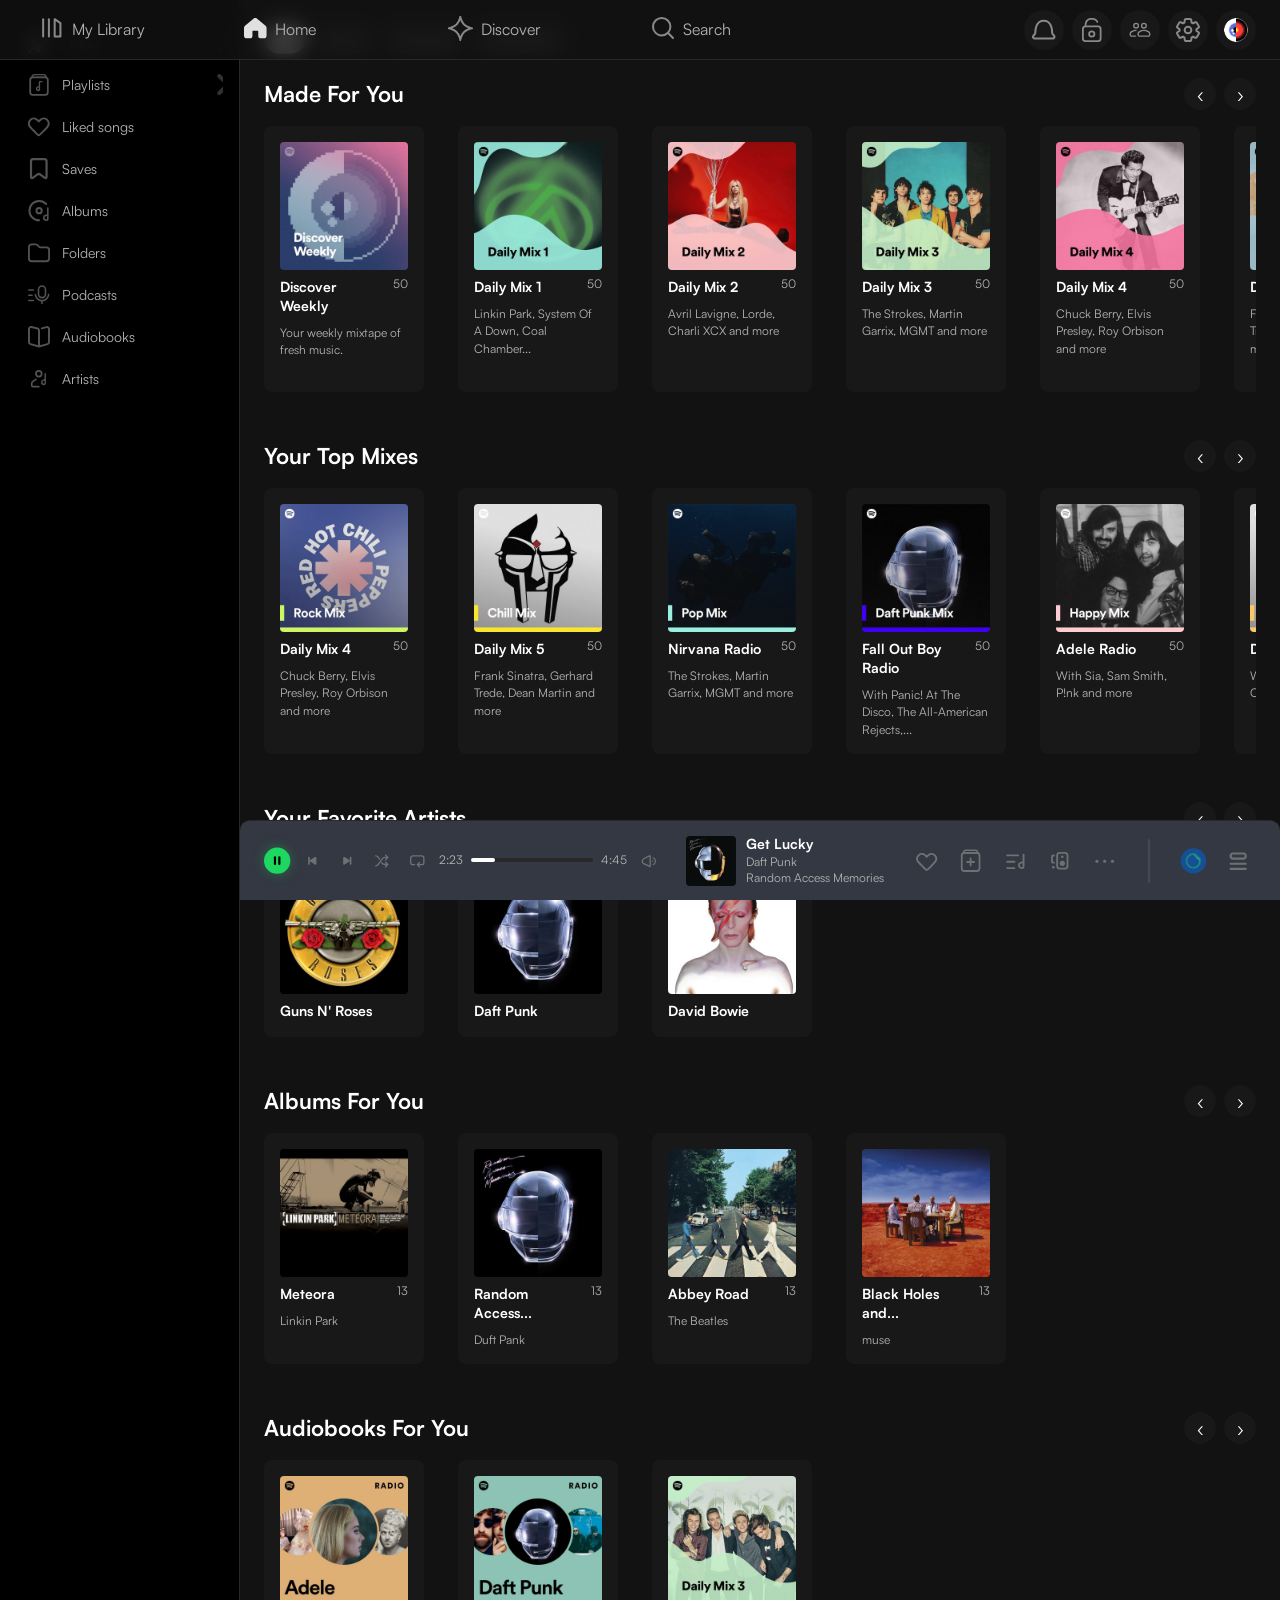
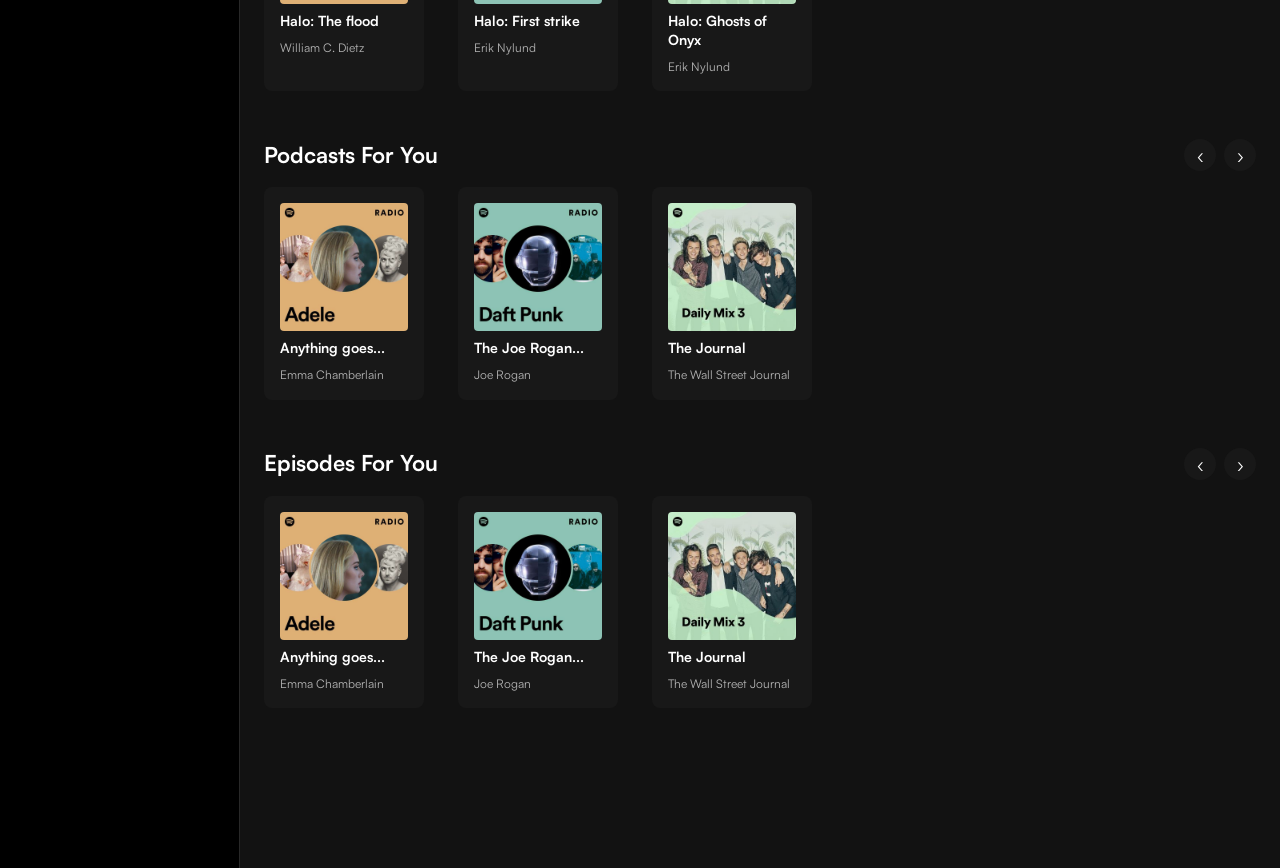
==== commit 086825ae: "update player svg size" ====
--- a/index.html
+++ b/index.html
@@ -5,7 +5,7 @@
   <meta charset="UTF-8">
   <meta name="viewport" content="width=device-width, initial-scale=1.0">
   <title>Spotify Markup</title>
-  <link rel="stylesheet" href="styles/main.css">
+  <link rel="stylesheet" href="./styles/main.css">
 </head>
 
 <body>
@@ -26,9 +26,8 @@
                     stroke-linejoin="round" />
                   <path d="M14.6676 20.4299V3.14307L20.4299 7.13234V20.4299H14.6676Z" stroke="#898989"
                     stroke-width="2.02054" stroke-linecap="round" stroke-linejoin="round" />
-                </svg>
-                <span class=" header-text">My Library</span>
-              </span>
+                </svg></span>
+                <span class=" header-text">My Library</span>         
             </button>
           </li>
 
@@ -40,9 +39,9 @@
                     d="M1.17865 9.98612V17.4946C1.17865 18.4245 1.93251 19.1784 2.86243 19.1784H6.23C6.79618 19.2071 7.27095 18.7557 7.27095 18.1888V13.2814C7.27095 12.3557 8.01818 11.6037 8.94384 11.5977L13.7314 11.5667C14.6655 11.5607 15.426 12.3163 15.426 13.2505V18.2717C15.426 18.7724 15.832 19.1784 16.3327 19.1784H19.7003C20.6302 19.1784 21.3841 18.4245 21.3841 17.4946V9.98612C21.3841 9.49083 21.166 9.02066 20.7879 8.70074L12.369 1.57704C11.7412 1.04583 10.8215 1.04583 10.1937 1.57704L1.77481 8.70074C1.39671 9.02066 1.17865 9.49083 1.17865 9.98612Z"
                     fill="#E0E0E0" stroke="#E0E0E0" stroke-width="2.3573" stroke-linecap="round"
                     stroke-linejoin="round" />
-                </svg>
+                </svg></span>
                 <span class="header-text">Home</span>
-              </span>
+                
             </button>
           </li>
 
@@ -53,9 +52,9 @@
                   <path
                     d="M12.8042 21.8062C14.0298 17.441 17.441 14.0298 21.8062 12.8042L23.6011 12.3003L21.8062 11.7964C17.441 10.5708 14.0298 7.1596 12.8042 2.79443L12.3003 0.999512L11.7964 2.79443C10.5708 7.1596 7.1596 10.5708 2.79443 11.7964L0.999512 12.3003L2.79443 12.8042C7.1596 14.0298 10.5708 17.441 11.7964 21.8062L12.3003 23.6011L12.8042 21.8062Z"
                     stroke="#898989" stroke-width="2" />
-                </svg>
+                </svg></span>
                 <span class="header-text">Discover</span>
-              </span>
+              
             </button>
           </li>
 
@@ -66,9 +65,9 @@
                   <path
                     d="M15.9159 15.7929C17.4535 14.2244 18.4016 12.0759 18.4016 9.70591C18.4016 4.90343 14.5084 1.01025 9.70594 1.01025C4.90346 1.01025 1.01028 4.90343 1.01028 9.70591C1.01028 14.5084 4.90346 18.4016 9.70594 18.4016C12.1385 18.4016 14.3377 17.4027 15.9159 15.7929ZM15.9159 15.7929L21.0103 21.0103"
                     stroke="#898989" stroke-width="2.02054" stroke-linecap="round" />
-                </svg>
+                </svg></span>
                 <span class="header-text">Search</span>
-              </span>
+              
             </button>
           </li>
 
@@ -690,12 +689,13 @@
       <div class="player-info">
         <div class="song-title">Get Lucky</div>
         <div class="song-artist">Daft Punk</div>
+        <div class="song-artist">Random Access Memories</div>
       </div>
-      <button class="control-btn">
+      <button class="control-btn mobile-play">
         <img src="./assets/icons/add.svg">
       </button>
 
-      <button class="control-btn">
+      <button class="control-btn mobile-play">
         <img src="./assets/icons/play.svg">
       </button>
     </div>
--- a/styles/main.css
+++ b/styles/main.css
@@ -1,3 +1,4 @@
+@charset "UTF-8";
 *,
 *::before,
 *::after {
@@ -38,154 +39,475 @@
 
 html {
   font-size: 62.5%;
+  overflow-x: hidden;
 }
 
 body {
-  font-family: "Arial", sans-serif;
+  font-family: "Satoshi", sans-serif;
   background-color: #121212;
   color: #ffffff;
   line-height: 1.4;
-}
-
+  overflow-x: hidden;
+}
+
+@font-face {
+  font-family: "Satoshi";
+  src: url("../assets/fonts/Satoshi-Regular.woff2") format("woff2");
+  font-weight: 400;
+  font-style: normal;
+}
+@font-face {
+  font-family: "Satoshi";
+  src: url("../assets/fonts/Satoshi-Bold.woff2") format("woff2");
+  font-weight: 700;
+  font-style: normal;
+}
+.browse-blue {
+  background: #1e3264;
+}
+
+.browse-orange {
+  background: #e13300;
+}
+
+.browse-purple {
+  background: #8d67ab;
+}
+
+.browse-pink {
+  background: #e8115b;
+}
+
+.browse-yellow {
+  background: #b06239;
+}
+
+/* ================================
+   App Layout
+================================ */
 .app {
   min-height: 100vh;
+  background-color: #121212;
+  color: #ffffff;
   display: flex;
   flex-direction: column;
-}
-
+  overflow-x: hidden;
+}
+
+/* ================================
+   Header
+================================ */
+.header {
+  height: 6rem;
+  padding: 0 2.4rem;
+  display: flex;
+  align-items: center;
+  justify-content: space-between;
+  background-color: #121212;
+  border-bottom: 0.1rem solid #282828;
+  flex-shrink: 0;
+}
+
+/* ================================
+   Main Wrapper
+================================ */
 .layout {
-  display: flex;
   flex: 1;
+  display: flex;
+  overflow: hidden;
+}
+
+/* ================================
+   Right Side Column
+================================ */
+.main {
+  flex: 1;
+  min-width: 0;
+  min-height: 0;
+  display: flex;
+  flex-direction: column;
+  overflow: hidden;
+}
+
+/* ================================
+   Scrollable Content
+================================ */
+.content {
+  flex: 1;
+  overflow-y: auto;
+  overflow-x: hidden;
+  padding: 2.4rem;
+  padding-bottom: calc(8rem + 3.2rem);
+}
+.content::-webkit-scrollbar {
+  display: none;
+}
+
+.browse-header {
+  display: flex;
+  justify-content: space-between;
+  align-items: center;
+  margin-top: 2.4rem;
+}
+
+.browse-header-left {
+  display: flex;
+  flex-direction: column;
+  gap: 0.4rem;
+}
+
+.browse-subtitle {
+  font-size: 1.4rem;
+  color: #b3b3b3;
+}
+
+.browse-scroll {
+  overflow-x: auto;
+}
+
+.browse-scroll::-webkit-scrollbar {
+  display: none;
+}
+
+.browse-grid {
+  display: flex;
+  gap: 1.6rem;
+  width: max-content;
+}
+
+.browse {
+  display: flex;
+  flex-direction: column;
+  gap: 3.2rem;
+}
+
+.slider-arrows {
+  display: flex;
+  gap: 0.8rem;
+}
+
+.arrow {
+  width: 3.2rem;
+  height: 3.2rem;
+  border-radius: 50%;
+  background: rgba(255, 255, 255, 0.08);
+  border: none;
+  cursor: pointer;
+}
+
+.mobile-search {
+  display: none;
+}
+
+@media (max-width: 768px) {
+  .mobile-search {
+    display: block;
+    padding: 1.6rem;
+  }
+}
+.search-wrapper {
+  display: flex;
+  align-items: center;
+  gap: 1rem;
+}
+
+.search-bar {
+  position: relative;
+  flex: 1;
+}
+
+.search-input {
+  width: 100%;
+  height: 4.4rem;
+  border-radius: 2.4rem;
+  border: none;
+  background: #1f1f1f;
+  color: white;
+  padding: 0 1.6rem 0 4rem;
+  font-size: 1.4rem;
+}
+
+.search-icon {
+  position: absolute;
+  left: 1.4rem;
+  top: 50%;
+  transform: translateY(-50%);
+  width: 2rem;
+  opacity: 0.7;
+}
+
+.camera-btn {
+  width: 4.4rem;
+  height: 4.4rem;
+  border-radius: 50%;
+  background: #1f1f1f;
+  border: none;
+  display: flex;
+  align-items: center;
+  justify-content: center;
+}
+
+.camera-btn img {
+  width: 2rem;
 }
 
 .header {
   position: fixed;
   top: 0;
   left: 0;
+  backdrop-filter: blur(10px);
+  background: rgba(18, 18, 18, 0.8);
+  height: 6rem;
+  padding: 0 2.4rem;
+  display: flex;
   width: 100%;
   height: 6rem;
+  align-items: center;
+  justify-content: space-between;
+  border-bottom: 0.1rem solid #282828;
+  z-index: 30;
+}
+
+.header-list {
+  display: flex;
+  align-items: center;
+  gap: 2.4rem;
+}
+
+.header-button {
+  width: 18rem;
+  display: flex;
+  align-items: center;
+  gap: 0.8rem;
+  padding: 0.8rem 1.6rem;
+  background: none;
+  border: none;
+  border-radius: 0.4rem;
+  color: #b3b3b3;
+  transition: 0.2s ease;
+}
+
+.header-text {
+  font-size: 1.6rem;
+  font-weight: 500;
+}
+
+.header-button:hover {
+  background: #1a1a1a;
+  color: #ffffff;
+}
+
+.header-icons {
+  display: flex;
+  align-items: center;
+  gap: 0.8rem;
+}
+
+.icon-button {
+  width: 4rem;
+  height: 4rem;
+  border-radius: 50%;
+  border: none;
+  background: #181818;
+  display: flex;
+  align-items: center;
+  justify-content: center;
+  cursor: pointer;
+  transition: 0.2s ease;
+}
+
+.icon-button svg,
+.icon-button img {
+  width: 2.4rem;
+  height: 2.4rem;
+}
+
+.icon-button:hover {
+  background: #1a1a1a;
+}
+
+.lock-btn.active {
+  background: #1db954;
+}
+
+.lock-btn.active svg {
+  stroke: #fff;
+}
+
+.discover-header {
+  display: flex;
+  gap: 1rem;
+  padding: 1rem 2rem;
+  margin-bottom: 2rem;
+  background-color: #121212;
+  border-radius: 1.2rem;
+}
+
+.discover-header .category {
+  color: #ffffff;
+  background: transparent;
+  border: 0.1rem solid #ffffff;
+  border-radius: 2rem;
+  padding: 0.5rem 1rem;
+  font-size: 1.2rem;
+  cursor: pointer;
+  transition: all 0.2s;
+}
+
+.discover-header .category:hover {
+  background-color: #b3b3b3;
+  border-color: #ffffff;
+}
+
+.discover-header .category.active {
+  background-color: #b3b3b3;
+  border-color: #ffffff;
+}
+
+.discover {
+  display: flex;
+  flex-direction: column;
+  gap: 3rem;
+  padding: 3rem 4rem;
+  background-color: rgba(140, 216, 204, 0.1411764706);
+}
+
+.discover-card {
+  display: flex;
+  align-items: center;
+  gap: 6rem;
+  padding: 4rem 0;
+}
+
+.discover-image img {
+  width: 36rem;
+  border-radius: 1.6rem;
+}
+
+.playlist {
+  display: flex;
+  align-items: center;
+  gap: 2rem;
+}
+
+.cover {
+  width: 16rem;
+  border-radius: 1.2rem;
+}
+
+.text h1 {
+  font-size: 2.4rem;
+  margin-bottom: 0.5rem;
+}
+
+.text p {
+  color: #b3b3b3;
+  font-size: 1.4rem;
+}
+
+.bold-text {
+  font-weight: 700;
+  color: #ffffff;
+}
+
+.actions {
+  display: flex;
+  align-items: center;
+  gap: 1.5rem;
+  margin-top: 1rem;
+}
+
+.tags {
+  margin-top: 1rem;
+}
+
+.tags span {
+  border: 0.1rem solid #242424;
+  padding: 0.4rem 1.2rem;
+  border-radius: 2rem;
+  font-size: 1.3rem;
+  margin-right: 0.8rem;
+}
+
+.discover-image {
+  position: relative;
+}
+
+.line-icon {
+  position: absolute;
+  bottom: 1.6rem;
+  left: 50%;
+  transform: translateX(-50%);
+  width: 6rem;
+  cursor: pointer;
+  transition: transform 0.2s;
+}
+
+.line-icon:hover {
+  transform: translateX(-50%) scale(1.1);
+}
+
+.discover-image img,
+.discover-info .cover,
+.actions img {
+  transition: transform 0.3s ease, box-shadow 0.3s ease;
+}
+
+.discover-image img:hover,
+.discover-info .cover:hover {
+  transform: scale(1.05);
+  box-shadow: 0 1rem 3rem #1a1a1a;
+}
+
+.actions img:hover {
+  transform: scale(1.1);
+}
+
+@media (max-width: 768px) {
+  .discover-image {
+    display: none;
+  }
+  .discover-header {
+    display: none;
+  }
+}
+.sidebar {
+  width: 24rem;
+  flex-shrink: 0;
   background-color: #000000;
-}
-
-.sidebar {
+  border-right: 0.1rem solid #282828;
+  padding: 2.4rem 1.6rem;
   display: flex;
   flex-direction: column;
-  flex: 0 0 24rem;
-  width: 24rem;
-  background-color: #000000;
-}
-
-.main {
-  flex: 1;
-  display: flex;
-  flex-direction: column;
-  padding-bottom: 8rem;
-}
-
-.content {
+  overflow: hidden;
+}
+
+.sidebar-nav {
   flex: 1;
   overflow-y: auto;
-  padding: 2.4rem;
-}
-
-.player {
-  position: fixed;
-  bottom: 0;
-  left: 0;
-  width: 100%;
-  height: 8rem;
-  background-color: #181818;
-  border-top: 0.1rem solid #282828;
-}
-
-@media (min-width: 1200px) {
-  .layout {
-    display: flex;
-  }
-}
-.header {
-  display: flex;
-  justify-content: space-between;
-  align-items: center;
-  padding: 1.6rem 2.4rem;
-  background-color: #181818;
-}
-
-.header-list {
-  display: flex;
-  align-items: center;
-  gap: 2.4rem;
-}
-
-.header-left {
-  width: 24rem;
-}
-
-.header-center {
-  margin-right: 2.4rem;
-}
-
-.header-right {
-  display: flex;
-  gap: 1.6rem;
-}
-
-.header-nav {
-  display: flex;
-  gap: 2.4rem;
-}
-
-.nav-link {
-  color: #b3b3b3;
-  font-size: 1.4rem;
-  text-decoration: none;
-  transition: color 0.2s ease;
-}
-
-.nav-link:hover {
-  color: #ffffff;
-}
-
-.nav-link.active {
-  color: #ffffff;
-  font-weight: 600;
-}
-
-.icon-btn {
-  display: flex;
-  align-items: center;
-  gap: 0.6rem;
-  background: transparent;
-  border: none;
-  cursor: pointer;
-}
-.icon-btn:hover {
-  color: #ffffff;
-}
-
-.sidebar {
-  background: #000000;
-  width: 24rem;
-  padding-top: 6rem;
-}
-.sidebar .sidebar-nav {
-  margin-bottom: 2.4rem;
-}
-.sidebar button.sidebar-list {
+}
+
+.sidebar-nav::-webkit-scrollbar {
+  display: none;
+}
+
+.sidebar-list {
   display: flex;
   flex-direction: column;
-  gap: 1.6rem;
-}
-.sidebar .sidebar-item {
+  gap: 0.4rem;
+}
+
+.sidebar-item {
   list-style: none;
 }
-.sidebar .sidebar-link {
+
+.sidebar-link {
   all: unset;
   display: flex;
   align-items: center;
   justify-content: space-between;
   width: 100%;
-  padding: 1.6rem 1.6rem;
+  padding: 0.8rem 1.2rem;
   border-radius: 0.4rem;
   background: transparent;
   border: none;
@@ -193,47 +515,54 @@
   outline: none;
   color: #b3b3b3;
   font-size: 1.4rem;
+  gap: 1.2rem;
   cursor: pointer;
   transition: 0.2s ease;
 }
-.sidebar .sidebar-link:hover {
-  color: #ffffff;
-}
-.sidebar .sidebar-icon svg {
+.sidebar-link:hover {
+  color: #ffffff;
+}
+
+.sidebar-icon svg {
   fill: #b3b3b3;
   transition: 0.2s;
   margin-right: 0.8rem;
 }
-.sidebar .sidebar-link:hover .sidebar-icon svg {
+
+.sidebar-link:hover .sidebar-icon svg {
   fill: #1db954;
 }
-.sidebar .sidebar-icon,
-.sidebar .sidebar-right-icon {
-  display: flex;
-  align-items: center;
-}
-.sidebar .sidebar-icon img,
-.sidebar .sidebar-right-icon img {
+
+.sidebar-icon,
+.sidebar-right-icon {
+  display: flex;
+  align-items: center;
+  justify-content: center;
+}
+
+.sidebar-icon img,
+.sidebar-right-icon img {
   display: block;
   width: 2.2rem;
   height: 2.2rem;
   opacity: 0.6;
   transition: 0.2s ease;
 }
-.sidebar button.sidebar-link:hover img {
+
+button.sidebar-link:hover img {
   opacity: 1;
 }
-.sidebar .sidebar-icon img {
-  margin-right: 0.8rem;
-}
-.sidebar .sidebar-text {
+
+.sidebar-text {
   flex: 1;
   text-align: left;
+  font-weight: 500;
   overflow: hidden;
   text-overflow: ellipsis;
   white-space: nowrap;
 }
-.sidebar .sidebar-right-icon {
+
+.sidebar-right-icon {
   opacity: 0.6;
   margin-left: auto;
 }
@@ -272,12 +601,13 @@
 body {
   background: #000000;
   color: #ffffff;
-  padding: 4rem;
+  padding: 0;
 }
 
 .container {
   width: 100%;
   max-width: 100%;
+  padding: 4rem;
 }
 
 .toolbar {
@@ -392,23 +722,30 @@
 }
 
 .playlist {
+  display: table-cell;
   width: 100%;
   max-width: 100%;
+  margin: 0 auto;
   border-collapse: collapse;
+  table-layout: fixed;
+}
+
+th, td {
+  vertical-align: top;
 }
 
 th {
+  vertical-align: top;
+  padding: 0.5rem 1rem;
   color: #b3b3b3;
   font-size: 1.8rem;
   text-align: left;
-  padding-bottom: 1.5rem;
   border-bottom: 1px solid #282828;
 }
 
 td {
   font-size: 1.4rem;
   padding: 1rem 1rem;
-  vertical-align: middle;
 }
 
 .song-row {
@@ -418,7 +755,7 @@
 
 .song-row:hover {
   background-color: #242424;
-  border-bottom: 1px solid #181818;
+  border-bottom: 1px solid #333842;
 }
 
 .song {
@@ -430,8 +767,7 @@
 .song img {
   width: 4rem;
   height: 4rem;
-  -o-object-fit: cover;
-     object-fit: cover;
+  object-fit: cover;
 }
 
 .title {
@@ -493,45 +829,602 @@
   border-color: #1db954;
 }
 
+@media (min-width: 1200px) {
+  .sidebar {
+    display: block;
+  }
+}
+.player {
+  position: fixed;
+  bottom: 0;
+  left: 24rem;
+  width: calc(100% - 24rem);
+  height: 8rem;
+  background: #333842;
+  border-top: 0.1rem solid #282828;
+  border-radius: 1rem 1rem 0 0;
+  display: grid;
+  grid-template-columns: 1fr auto auto;
+  align-items: center;
+  padding: 0 2.4rem;
+  z-index: 20;
+}
+
+/* როცა sidebar ჩანს */
+@media (min-width: 1200px) {
+  .player {
+    left: 24rem;
+    width: calc(100% - 24rem);
+  }
+}
+.player-left {
+  display: flex;
+  align-items: center;
+  gap: 1.6rem;
+}
+
+.player-controls {
+  display: flex;
+  align-items: center;
+  gap: 0.8rem;
+}
+
+.control-btn img {
+  width: 5rem;
+  height: 5rem;
+  opacity: 0.7;
+  transition: opacity 0.2s ease, transform 0.2s ease;
+}
+
+.control-btn:hover img {
+  opacity: 1;
+  transform: scale(1.1);
+}
+
+.play-btn img {
+  width: 5rem;
+  height: 5rem;
+  display: block;
+  filter: drop-shadow(0 0 6px rgba(29, 185, 84, 0.4));
+}
+
+.progress-wrapper {
+  display: flex;
+  align-items: center;
+  gap: 0.8rem;
+  width: 35rem;
+}
+
+.time {
+  font-size: 1.2rem;
+  color: #b3b3b3;
+}
+
+.progress-bar {
+  flex: 1;
+  height: 0.4rem;
+  background: #282828;
+  border-radius: 2rem;
+  cursor: pointer;
+  position: relative;
+}
+
+.progress {
+  width: 20%;
+  height: 100%;
+  background: #ffffff;
+  border-radius: 2rem;
+}
+
+.progress-bar:hover .progress {
+  background: #1db954;
+}
+
+.player-center {
+  display: flex;
+  align-items: center;
+  gap: 1rem;
+  justify-self: center;
+  padding: 0 2.4rem;
+}
+
+.player-cover {
+  width: 5rem;
+  height: 5rem;
+  border-radius: 0.4rem;
+}
+
+.player-info {
+  display: flex;
+  flex-direction: column;
+}
+
+.player-center .mobile-play {
+  display: none;
+}
+
+.song-title {
+  font-size: 1.4rem;
+  font-weight: 600;
+}
+
+.song-artist {
+  font-size: 1.2rem;
+  color: #b3b3b3;
+}
+
+.player-right {
+  display: flex;
+  align-items: center;
+  gap: 0.8rem;
+}
+
+.player-right img {
+  width: 5rem;
+  height: 5rem;
+}
+
+@media (max-width: 768px) {
+  .player {
+    bottom: 6rem;
+    left: 1rem;
+    width: calc(100% - 2rem);
+    display: flex;
+    align-items: center;
+    height: 5rem;
+    padding: 0 1rem;
+    border-radius: 1rem;
+  }
+  .player-left,
+  .player-right {
+    display: none;
+  }
+  .player-center {
+    display: flex;
+    align-items: center;
+    gap: 1rem;
+    padding: 0;
+    width: 100%;
+    min-width: 0;
+  }
+  .player-info {
+    flex: 1;
+    min-width: 0;
+  }
+  .player-cover {
+    width: 3.6rem;
+    height: 3.6rem;
+    flex-shrink: 0;
+  }
+  .song-title {
+    font-size: 1.3rem;
+    font-weight: 600;
+    max-width: 100%;
+    overflow: hidden;
+    text-overflow: ellipsis;
+    white-space: nowrap;
+  }
+  .song-artist {
+    font-size: 1.1rem;
+    color: #b3b3b3;
+    max-width: 100%;
+    overflow: hidden;
+    text-overflow: ellipsis;
+    white-space: nowrap;
+  }
+  .player-center .control-btn {
+    flex-shrink: 0;
+  }
+  .player-center .control-btn img {
+    width: 5rem;
+    height: 5rem;
+  }
+  .play-btn img {
+    width: 5rem;
+    height: 5rem;
+    filter: none;
+  }
+  .player-center .mobile-play {
+    display: flex;
+  }
+}
+.mobile-nav {
+  display: none;
+}
+
+@media (max-width: 768px) {
+  .mobile-nav {
+    position: fixed;
+    bottom: 0;
+    left: 0;
+    width: 100%;
+    height: 6rem;
+    background: #121212;
+    display: flex;
+    justify-content: space-around;
+    align-items: center;
+    border-top: 0.1rem solid #282828;
+    z-index: 20;
+  }
+}
+.mobile-nav-item {
+  display: flex;
+  flex-direction: column;
+  align-items: center;
+  font-size: 1rem;
+  color: #b3b3b3;
+  background: none;
+  border: none;
+}
+
+.mobile-nav-item img {
+  width: 3rem;
+  height: 3rem;
+  margin-bottom: 0.2rem;
+}
+
+@media (max-width: 768px) {
+  .sidebar {
+    display: none;
+  }
+  .filters {
+    overflow-x: auto;
+    white-space: nowrap;
+  }
+  .content {
+    padding-bottom: 12rem;
+  }
+  .header {
+    display: none;
+  }
+}
+.mobile-cards {
+  display: none;
+}
+
+.mobile-card {
+  display: flex;
+  width: 25rem;
+  height: 6.8rem;
+  align-items: center;
+  gap: 1rem;
+  background: #181818;
+  border-radius: 0.6rem;
+  padding: 0.6rem;
+}
+
+.mobile-card span {
+  font-size: 1.3rem;
+  font-weight: 500;
+  line-height: 1.2;
+  overflow: hidden;
+  text-overflow: ellipsis;
+  white-space: nowrap;
+}
+
+.mobile-card img {
+  width: 4rem;
+  height: 4rem;
+  border-radius: 0.3rem;
+  object-fit: cover;
+}
+
+@media (max-width: 768px) {
+  .mobile-cards {
+    display: grid;
+    grid-template-columns: 1fr 1fr;
+    gap: 1rem;
+    margin-bottom: 2rem;
+  }
+}
+.mobile-nav-item.active {
+  color: #ffffff;
+}
+
+.mobile-nav-item.active img {
+  filter: brightness(1.3);
+}
+
+/* BUTTONS */
+.control-btn,
+.play-btn {
+  background: none;
+  border: none;
+  padding: 0;
+  cursor: pointer;
+  display: flex;
+  align-items: center;
+  justify-content: center;
+  transition: transform 0.2s ease, opacity 0.2s ease;
+}
+
+.control-btn:hover,
+.play-btn:hover {
+  transform: scale(1.05);
+  opacity: 0.9;
+}
+
+/* FILTER CHIPS */
+.filters {
+  display: flex;
+  align-items: center;
+  gap: 0.8rem;
+  margin-bottom: 2.4rem;
+  overflow-x: auto;
+  scrollbar-width: none;
+}
+.filters::-webkit-scrollbar {
+  display: none;
+}
+.filters .add-btn {
+  margin-left: auto;
+}
+
+.chip {
+  padding: 0.6rem 1.4rem;
+  border: none;
+  border-radius: 2rem;
+  background: #242424;
+  font-size: 1.3rem;
+  color: #b3b3b3;
+  cursor: pointer;
+  transition: background 0.2s ease, color 0.2s ease, transform 0.2s ease;
+  white-space: nowrap;
+}
+
+.chip:hover {
+  background: #1a1a1a;
+  color: #ffffff;
+  transform: translateY(-1px);
+}
+
+/* active chip */
+.chip-active {
+  background: #ffffff;
+  color: #121212;
+  transform: scale(0.96);
+}
+
+@media (max-width: 768px) {
+  .filters {
+    display: flex;
+    gap: 0.8rem;
+    overflow-x: auto;
+    white-space: nowrap;
+  }
+}
+.section {
+  margin-bottom: 4.8rem;
+}
+
+.section-header {
+  display: flex;
+  align-items: center;
+  justify-content: space-between;
+  gap: 1.6rem;
+  margin-bottom: 1.6rem;
+}
+
+.section-title {
+  font-size: 2.2rem;
+  font-weight: 700;
+  line-height: 1.2;
+  color: #ffffff;
+}
+
+.slider-arrows {
+  display: none;
+  align-items: center;
+  gap: 0.8rem;
+}
+
+.arrow {
+  width: 3.2rem;
+  height: 3.2rem;
+  border: none;
+  border-radius: 50%;
+  background-color: #181818;
+  color: #ffffff;
+  display: inline-flex;
+  align-items: center;
+  justify-content: center;
+  cursor: pointer;
+  transition: background-color 0.2s ease, transform 0.2s ease;
+}
+
+.arrow:hover {
+  background-color: #242424;
+  transform: scale(1.05);
+}
+
+.arrow-left::before {
+  content: "‹";
+  font-size: 1.8rem;
+  line-height: 1;
+}
+
+.arrow-right::before {
+  content: "›";
+  font-size: 1.8rem;
+  line-height: 1;
+}
+
+.cards-scroll {
+  overflow-x: auto;
+  overflow-y: hidden;
+  scroll-snap-align: start;
+  scrollbar-width: none;
+  scroll-behavior: smooth;
+}
+.cards-scroll::-webkit-scrollbar {
+  display: none;
+}
+
+@media (max-width: 768px) {
+  .cards-scroll {
+    overflow-x: auto;
+    scrollbar-width: none;
+  }
+  .cards-scroll::-webkit-scrollbar {
+    display: none;
+  }
+  .card-list {
+    display: grid;
+    grid-auto-flow: column;
+    grid-auto-columns: 16rem;
+    gap: 2.4rem;
+    width: max-content;
+  }
+  .card {
+    width: 100%;
+  }
+}
 .card-list {
-  display: flex;
+  display: grid;
+  grid-auto-flow: column;
+  grid-auto-columns: 17rem;
   gap: 1.6rem;
-  overflow-x: auto;
-  padding-bottom: 0.8rem;
+  width: max-content;
 }
 
 .card {
-  min-width: 16rem;
-  background-color: #181818;
+  width: 16rem;
+  min-width: 15rem;
   padding: 1.6rem;
   border-radius: 0.8rem;
-  flex-shrink: 0;
+  background-color: #181818;
+  display: flex;
+  flex-direction: column;
+  gap: 0.8rem;
+  transition: transform 0.2s ease, background-color 0.2s ease, box-shadow 0.2s ease;
+}
+
+.card:hover {
+  transform: translateY(-0.4rem);
+  background-color: #242424;
+  box-shadow: 0 0.8rem 2rem rgba(0, 0, 0, 0.35);
 }
 
 .card-image {
   width: 100%;
+  aspect-ratio: 1/1;
+  display: block;
+  object-fit: cover;
   border-radius: 0.4rem;
-  margin-bottom: 0.8rem;
+}
+
+.card-meta {
+  display: flex;
+  align-items: flex-start;
+  justify-content: space-between;
+  gap: 0.8rem;
 }
 
 .card-title {
   font-size: 1.4rem;
-  margin-bottom: 0.4rem;
+  font-weight: 600;
+  line-height: 1.35;
+  color: #ffffff;
 }
 
 .card-subtitle {
   font-size: 1.2rem;
+  line-height: 1.45;
   color: #b3b3b3;
 }
 
+.card-badge {
+  flex-shrink: 0;
+  font-size: 1.2rem;
+  line-height: 1;
+  color: #b3b3b3;
+}
+
 @media (min-width: 1200px) {
+  .slider-arrows {
+    display: inline-flex;
+  }
   .card-list {
+    gap: 2.4rem;
+  }
+}
+.card-image-wrapper {
+  position: relative;
+}
+
+.card-pin {
+  position: absolute;
+  top: 0.6rem;
+  right: 0.6rem;
+  width: 2rem;
+  height: 2rem;
+  background: #181818;
+  border-radius: 50%;
+  display: flex;
+  align-items: center;
+  justify-content: center;
+}
+
+.card-pin img {
+  width: 1.2rem;
+  height: 1.2rem;
+}
+
+.browse-card {
+  position: relative;
+  width: 14rem;
+  height: 16rem;
+  border-radius: 0.8rem;
+  padding: 1.6rem;
+  overflow: hidden;
+  flex-shrink: 0;
+  cursor: pointer;
+}
+
+.browse-card-title {
+  font-size: 1.6rem;
+  font-weight: 700;
+  color: white;
+  z-index: 2;
+  position: relative;
+}
+
+.browse-card-image {
+  position: absolute;
+  right: -1rem;
+  bottom: -1rem;
+  width: 8rem;
+  height: 8rem;
+  object-fit: cover;
+  transform: rotate(25deg);
+  box-shadow: 0 4px 20px rgba(0, 0, 0, 0.5);
+}
+
+.browse-card:hover {
+  transform: scale(1.03);
+  transition: transform 0.2s ease;
+}
+
+@media (max-width: 768px) {
+  .browse-scroll {
+    overflow: visible;
+  }
+  .browse-grid {
     display: grid;
-    grid-template-columns: repeat(6, 1fr);
-    gap: 2.4rem;
-    overflow: visible;
-  }
-  .card {
-    min-width: auto;
-  }
-}/*# sourceMappingURL=main.css.map */+    grid-template-columns: 1fr 1fr;
+    gap: 1.4rem;
+    width: 100%;
+  }
+  .browse-card {
+    width: 100%;
+    height: 11rem;
+  }
+  .content {
+    padding: 1.6rem;
+  }
+  .recent-searches {
+    display: none;
+  }
+}
+
+/*# sourceMappingURL=main.css.map */
